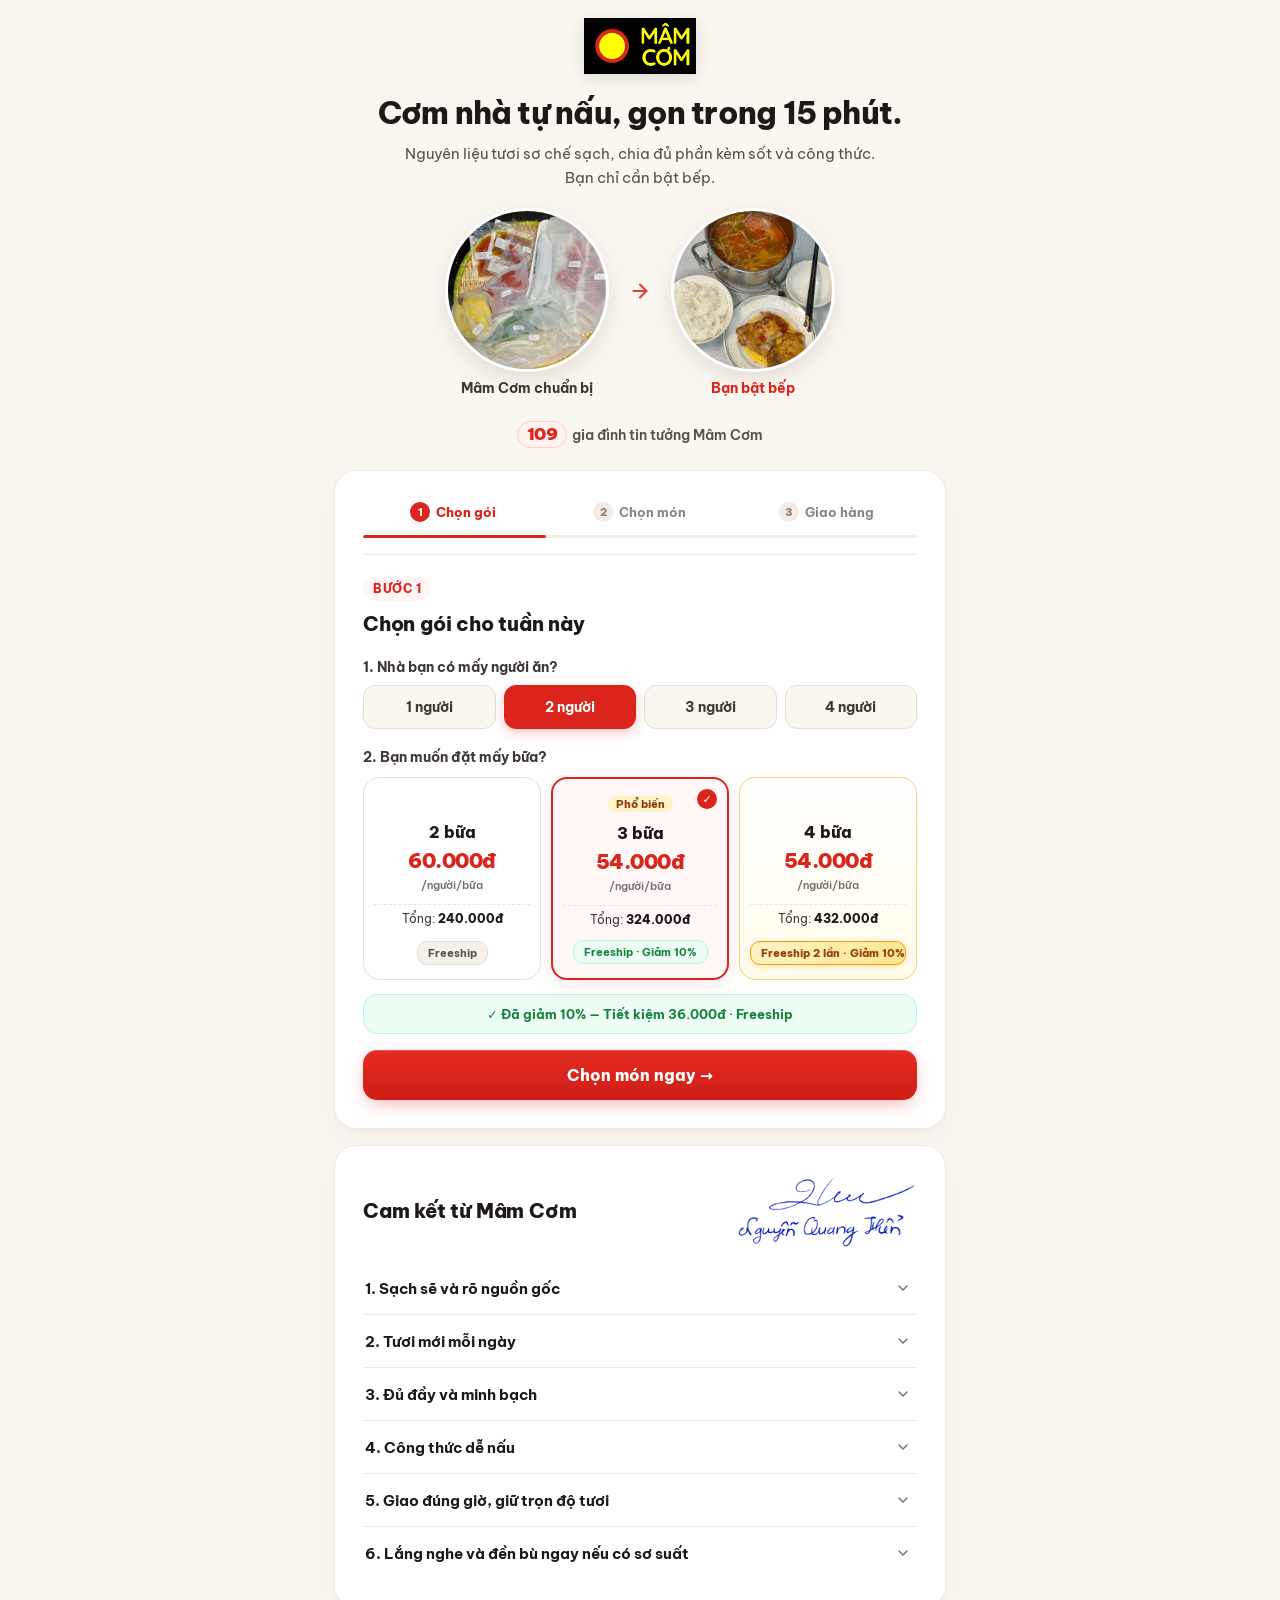
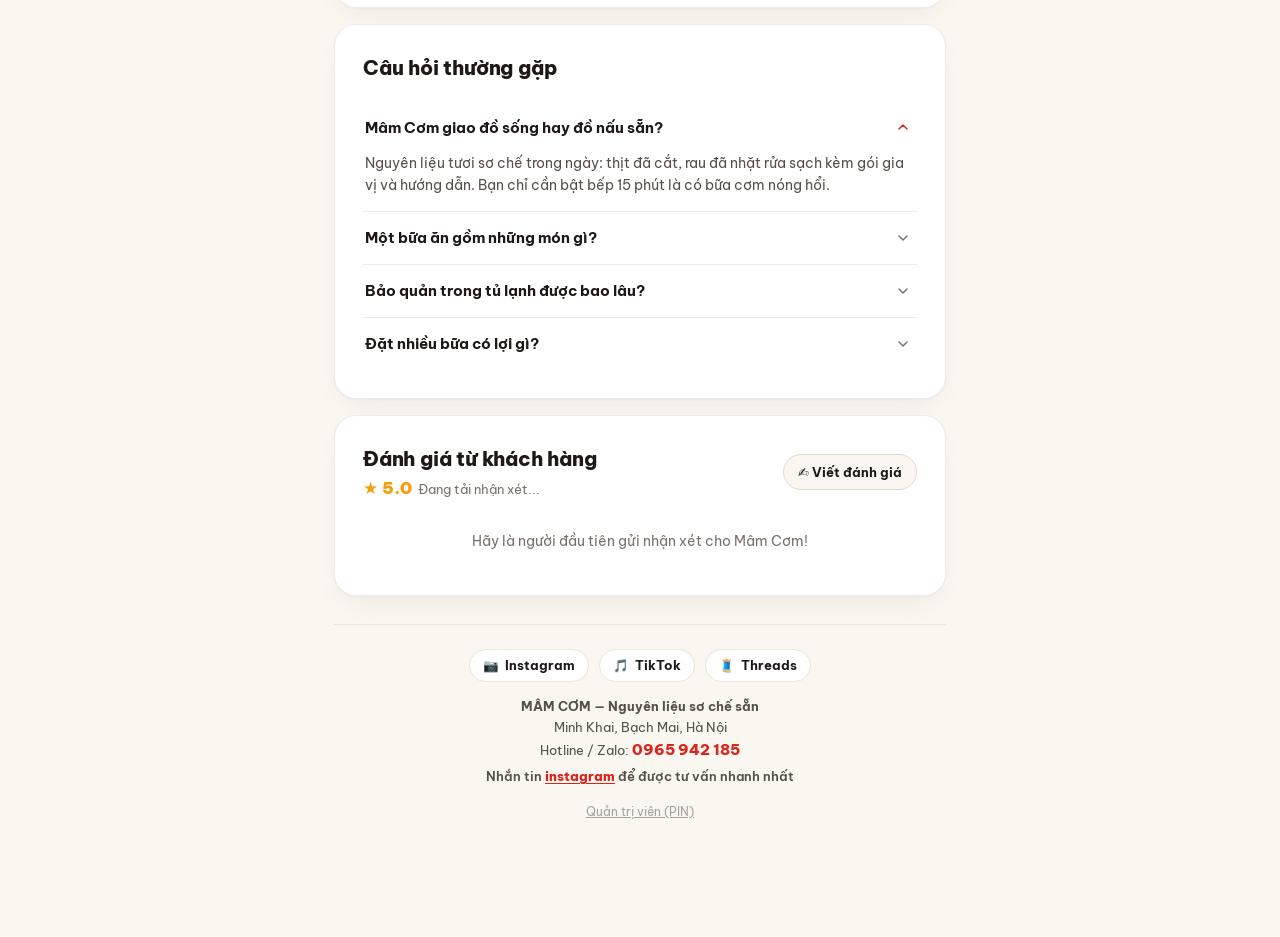
==== index.html @ ea58ca30 "Optimize Step 1 CTA, trust badge, commitment signature, and VietQR save/success UX" ====
<!DOCTYPE html>
<html lang="vi">
<head>
  <meta charset="utf-8" />
  <meta name="viewport" content="width=device-width, initial-scale=1, viewport-fit=cover" />
  <title>MÂM CƠM — Nguyên liệu tươi sơ chế sẵn, 15 phút nấu trọn cơm nhà</title>
  <meta name="description" content="Mâm Cơm giao nguyên liệu tươi sơ chế sẵn, chia đủ phần kèm gói nước sốt vị Bắc và công thức. Tối về chỉ cần 15 phút bật bếp. Freeship mọi gói tại Hà Nội." />
  <meta name="theme-color" content="#FAF6F0" />
  <link rel="icon" href="data:image/svg+xml,<svg xmlns='http://www.w3.org/2000/svg' viewBox='0 0 100 100'><text y='.9em' font-size='90'>🍱</text></svg>" />

  <!-- Google Fonts: Be Vietnam Pro & Plus Jakarta Sans -->
  <link rel="preconnect" href="https://fonts.googleapis.com" />
  <link rel="preconnect" href="https://fonts.gstatic.com" crossorigin />
  <link href="https://fonts.googleapis.com/css2?family=Be+Vietnam+Pro:wght@400;500;600;700;800;900&family=Plus+Jakarta+Sans:wght@700;800;900&display=swap" rel="stylesheet" />

  <!-- Supabase JS Client v2 -->
  <script src="https://cdn.jsdelivr.net/npm/@supabase/supabase-js@2"></script>
  <!-- Offline QR Matrix Renderer (MIT) -->
  <script src="./qrcode.min.js"></script>

  <style>


  :root {
    color-scheme: light;
    --red: #da241c;
    --red-hover: #c41e17;
    --red-dark: #9e140e;
    --red-soft: #fdf2f1;
    --ink: #1e1917;
    --muted: #786f6a;
    --line: #ebe3dc;
    --green: #198042;
    --green-soft: #edf8f1;
    --radius-pill: 9999px;
  }
  .owner-bar[hidden] {
    display: none !important;
  }
  .editor[hidden] {
    display: none !important;
  }
  .editor {
    position: fixed;
    inset: 0;
    z-index: 2100;
    background: rgba(0, 0, 0, 0.65);
    backdrop-filter: blur(4px);
    -webkit-backdrop-filter: blur(4px);
    display: flex;
    align-items: center;
    justify-content: center;
    padding: 16px;
  }
  .editor__box {
    background: #FFFFFF;
    border-radius: 18px;
    width: 100%;
    max-width: 480px;
    max-height: 90vh;
    overflow-y: auto;
    padding: 20px;
    box-shadow: 0 20px 40px rgba(0, 0, 0, 0.25);
    display: grid;
    gap: 12px;
  }
  .editor__field {
    display: grid;
    gap: 4px;
  }
  .editor__cat-tags {
    display: flex;
    flex-wrap: wrap;
    align-items: center;
    gap: 6px;
  }
  .editor__cat-tag {
    font-size: 12px;
    font-weight: 700;
    padding: 3px 10px;
    border-radius: 99px;
    background: #FAF6F0;
    border: 1px solid #E8E0D5;
  }
  .btn-change-cat {
    font-size: 12px;
    font-weight: 700;
    padding: 4px 10px;
    border-radius: 99px;
    background: #FFF3F0;
    color: #DA241C;
    border: 1px solid #FECACA;
    cursor: pointer;
  }
  .editor__actions {
    display: flex;
    gap: 8px;
    justify-content: flex-end;
    margin-top: 6px;
  }
  .editor__actions .btn {
    height: 40px;
    padding: 0 16px;
    border-radius: 10px;
    font-size: 13.5px;
    font-weight: 700;
    cursor: pointer;
    border: 1px solid #E8E0D5;
    background: #FFFFFF;
    color: #1C1917;
  }
  .editor__actions .btn--primary {
    background: #DA241C;
    border-color: #DA241C;
    color: #FFFFFF;
  }
  .editor__actions .btn--danger {
    background: #FEE2E2;
    border-color: #FECACA;
    color: #B91C1C;
  }
  .time-pills-grid {
    display: grid;
    grid-template-columns: repeat(3, 1fr);
    gap: 8px;
  }
  @media (max-width: 520px) {
    .time-pills-grid {
      grid-template-columns: repeat(2, 1fr);
    }
  }
  .time-pill {
    height: 42px;
    border-radius: 10px;
    border: 1.5px solid #E8E0D5;
    background: #FFFFFF;
    color: #44403C;
    font-size: 13.5px;
    font-weight: 700;
    cursor: pointer;
    display: flex;
    align-items: center;
    justify-content: center;
    transition: all 0.15s ease;
  }
  .time-pill:hover {
    border-color: #DA241C;
    color: #DA241C;
  }
  .time-pill.is-active {
    background: #DA241C;
    color: #FFFFFF;
    border-color: #DA241C;
    box-shadow: 0 3px 10px rgba(218, 36, 28, 0.25);
  }
  .time-pills-grid.is-error .time-pill {
    border-color: #EF4444;
    background-color: #FEF2F2;
  }
  .pkg-subline {
    font-size: 11.5px;
    color: #78716C;
    font-weight: 600;
    margin-bottom: 4px;
  }

  /* ================= RESET & CORE VARIABLES ================= */
  *, *::before, *::after {
    box-sizing: border-box;
    margin: 0;
    padding: 0;
  }
  html {
    scroll-behavior: smooth;
    -webkit-text-size-adjust: 100%;
    background-color: #FAF6F0;
    color: #1E1917;
  }
  body {
    min-height: 100vh;
    font-family: 'Be Vietnam Pro', system-ui, -apple-system, sans-serif;
    background-color: #FAF6F0;
    color: #1E1917;
    line-height: 1.5;
    font-variant-numeric: tabular-nums;
    -webkit-font-smoothing: antialiased;
    overflow-x: hidden;
  }
  button, input, select, textarea {
    font-family: inherit;
    font-size: 16px; /* Chống iOS zoom tự động */
  }
  input:-webkit-autofill,
  input:-webkit-autofill:hover,
  input:-webkit-autofill:focus,
  textarea:-webkit-autofill,
  select:-webkit-autofill {
    -webkit-box-shadow: 0 0 0 1000px #FFFFFF inset !important;
    -webkit-text-fill-color: #1E1917 !important;
    transition: background-color 5000s ease-in-out 0s;
  }

  /* ================= LAYOUT CONTAINER (1 CỘT CĂN GIỮA 640px) ================= */
  .top-nav {
    max-width: 640px;
    margin: 0 auto;
    padding: 18px 16px 10px;
    display: flex;
    align-items: center;
    justify-content: center;
  }
  .top-nav .brand-logo-img {
    height: 48px !important;
    width: auto;
    object-fit: contain;
    border-radius: 0 !important;
    margin: 0 !important;
    display: block;
    box-shadow: 0 4px 14px rgba(30, 25, 23, 0.12);
  }
  @media (min-width: 600px) {
    .top-nav .brand-logo-img {
      height: 56px !important;
      border-radius: 0 !important;
    }
  }

  /* Thanh Tiến Trình 3 Bước Nằm Gọn Bên Trong Đỉnh Ô Đặt Hàng */
  .wizard-shell {
    overflow: hidden;
  }
  .wizard-shell-head {
    border-bottom: 1px solid #F1EAE2;
    padding-bottom: 16px;
    margin-bottom: 20px;
  }
  .wizard-steps {
    display: grid;
    grid-template-columns: repeat(3, 1fr);
    gap: 6px;
    margin-bottom: 10px;
  }
  .wizard-step-btn {
    background: transparent;
    border: none;
    padding: 3px 2px;
    font-family: inherit;
    font-size: 12.5px;
    font-weight: 700;
    color: #8C827A;
    display: flex;
    align-items: center;
    justify-content: center;
    gap: 6px;
    cursor: default;
    white-space: nowrap;
    transition: color 0.18s cubic-bezier(0.22, 1, 0.36, 1);
  }
  .wizard-step-btn.is-current {
    color: #DA241C;
    font-weight: 800;
  }
  .wizard-step-btn.is-done {
    color: #1E1917;
    font-weight: 700;
    cursor: pointer;
  }
  .wizard-step-btn.is-done:hover {
    color: #DA241C;
  }
  .wizard-step-dot {
    width: 20px;
    height: 20px;
    border-radius: 50%;
    font-size: 11px;
    font-weight: 800;
    display: inline-flex;
    align-items: center;
    justify-content: center;
    background: #F2ECE4;
    color: #8C827A;
    flex-shrink: 0;
    transition: background-color 0.2s ease, color 0.2s ease;
  }
  .wizard-step-btn.is-current .wizard-step-dot {
    background: #DA241C;
    color: #FFFFFF;
  }
  .wizard-step-btn.is-done .wizard-step-dot {
    background: #15803D;
    color: #FFFFFF;
  }
  .wizard-track {
    width: 100%;
    height: 3px;
    background: #F2ECE4;
    border-radius: 99px;
    overflow: hidden;
  }
  .wizard-fill {
    height: 100%;
    width: 33%;
    background: #DA241C;
    border-radius: 99px;
    transition: width 0.35s cubic-bezier(0.22, 1, 0.36, 1), background-color 0.25s ease;
  }
  .wizard-fill.is-complete {
    background: #15803D;
  }
  .wizard-panel {
    width: 100%;
  }

  /* State Machine Visibility cho Flow 3 Ải */
  @keyframes stepSlideIn {
    from { opacity: 0; transform: translateY(10px); }
    to { opacity: 1; transform: translateY(0); }
  }
  body[data-step="1"] #stepMenu,
  body[data-step="1"] #orderForm {
    display: none !important;
  }
  body[data-step="2"] .hero-card,
  body[data-step="2"] #stepPackage,
  body[data-step="2"] #orderForm,
  body[data-step="2"] #commitmentSection,
  body[data-step="2"] #qaSection,
  body[data-step="2"] #revBox,
  body[data-step="2"] .site-foot {
    display: none !important;
  }
  body[data-step="3"] .hero-card,
  body[data-step="3"] #stepPackage,
  body[data-step="3"] #stepMenu,
  body[data-step="3"] #commitmentSection,
  body[data-step="3"] #qaSection,
  body[data-step="3"] #revBox,
  body[data-step="3"] .site-foot {
    display: none !important;
  }
  body[data-step="2"] #stepMenu,
  body[data-step="3"] #orderForm,
  body[data-step="1"] #stepPackage {
    animation: stepSlideIn 0.24s cubic-bezier(0.22, 1, 0.36, 1);
  }
  body:not([data-step="2"]) #floatingStickyBar {
    display: none !important;
  }

  .wrap {
    max-width: 640px;
    margin: 0 auto;
    padding: 4px 14px 104px;
  }
  .board-layout,
  .board-main-col {
    display: flex;
    flex-direction: column;
    gap: 16px;
    min-width: 0;
  }

  /* ================= CARDS & SURFACES ================= */
  .card {
    background: #FFFFFF;
    border: 1px solid rgba(120, 95, 75, 0.12);
    border-radius: 22px;
    box-shadow: 0 1px 2px rgba(45, 25, 15, 0.03), 0 12px 32px -10px rgba(45, 25, 15, 0.07);
    padding: 24px 18px;
    transition: box-shadow 0.2s ease;
  }
  @media (min-width: 560px) {
    .card {
      padding: 28px;
    }
  }
  .card-head {
    margin-bottom: 18px;
  }
  .step-tag {
    display: inline-flex;
    align-items: center;
    gap: 6px;
    font-size: 11.5px;
    font-weight: 800;
    text-transform: uppercase;
    letter-spacing: 0.05em;
    color: #DA241C;
    background: #FFF5F5;
    padding: 3px 10px;
    border-radius: 99px;
    margin-bottom: 8px;
  }
  .step-title {
    font-size: 18px;
    font-weight: 800;
    color: #1E1917;
    letter-spacing: -0.01em;
  }
  @media (min-width: 560px) {
    .step-title {
      font-size: 20px;
    }
  }
  .step-sub {
    font-size: 13.5px;
    color: #78716C;
    margin-top: 4px;
  }

  /* ================= HERO HIỆN ĐẠI: ĐỒ SƠ CHẾ → ĐÃ NẤU XONG ================= */
  .hero-card {
    background: transparent;
    border: none;
    border-radius: 0;
    padding: 6px 2px 6px;
    box-shadow: none;
    text-align: center;
  }
  .hero-h1 {
    font-size: clamp(23px, 5.8vw, 31px);
    font-weight: 800;
    color: #1E1917;
    line-height: 1.24;
    letter-spacing: -0.025em;
    text-wrap: balance;
    max-width: 18ch;
    margin: 0 auto 10px;
  }
  .hero-desc {
    font-size: clamp(13.5px, 3.6vw, 15px);
    line-height: 1.6;
    color: #574F4A;
    text-wrap: balance;
    max-width: 34ch;
    margin: 0 auto 18px;
  }
  .hero-break-desktop {
    display: none;
  }
  @media (min-width: 600px) {
    .hero-h1 {
      max-width: none;
    }
    .hero-desc {
      max-width: none;
    }
    .hero-break-desktop {
      display: inline;
    }
  }

  .hero-transform {
    max-width: 480px;
    margin: 0 auto 16px;
    display: flex;
    align-items: center;
    justify-content: center;
    gap: 12px;
  }
  @media (min-width: 520px) {
    .hero-transform {
      gap: 20px;
    }
  }
  .hero-circle-btn {
    background: transparent;
    border: none;
    padding: 0;
    margin: 0;
    cursor: zoom-in;
    display: flex;
    flex-direction: column;
    align-items: center;
    gap: 8px;
    font-family: inherit;
    transition: transform 0.18s cubic-bezier(0.22, 1, 0.36, 1);
  }
  .hero-circle-btn:hover {
    transform: translateY(-2px);
  }
  .hero-circle-btn:active {
    transform: scale(0.97);
  }
  .hero-circle-media {
    width: 132px;
    height: 132px;
    border-radius: 50%;
    border: 3px solid #FFFFFF;
    box-shadow: 0 8px 24px -4px rgba(45, 25, 15, 0.15);
    overflow: hidden;
    background: #FAF6F0;
    display: block;
    flex-shrink: 0;
  }
  @media (min-width: 520px) {
    .hero-circle-media {
      width: 164px;
      height: 164px;
      border-width: 3.5px;
    }
  }
  .hero-circle-img {
    width: 100%;
    height: 100%;
    object-fit: cover;
    display: block;
    transition: transform 0.25s ease;
  }
  .hero-circle-img--prep {
    object-position: center 56%;
  }
  .hero-circle-img--cooked {
    object-position: center 54%;
  }
  .hero-circle-btn:hover .hero-circle-img {
    transform: scale(1.04);
  }
  .hero-circle-label {
    font-size: 12.5px;
    font-weight: 700;
    color: #3F3834;
    line-height: 1.25;
    white-space: nowrap;
  }
  .hero-circle-label--red {
    color: #DA241C;
  }
  @media (min-width: 520px) {
    .hero-circle-label {
      font-size: 13.5px;
    }
  }
  .hero-simple-arrow {
    color: #DA241C;
    opacity: 0.85;
    display: inline-flex;
    align-items: center;
    justify-content: center;
    margin-bottom: 24px;
    flex-shrink: 0;
  }
  .hero-stats,
  .hero-trust-line {
    display: inline-flex;
    align-items: baseline;
    justify-content: center;
    gap: 5px;
    font-size: 13.5px;
    line-height: 1.4;
    color: #574F4A;
    font-weight: 600;
    margin-top: 8px;
    text-align: center;
    width: 100%;
    flex-wrap: wrap;
  }
  .hero-stats strong,
  .hero-trust-num {
    font-size: 17px;
    font-weight: 900;
    color: #DA241C;
    letter-spacing: -0.02em;
    background: #FFF1F0;
    border: 1px solid #FECACA;
    padding: 1px 9px;
    border-radius: 999px;
    line-height: 1.35;
    font-variant-numeric: tabular-nums;
  }

  /* ================= OWNER STATUS BAR ================= */
  .owner-bar {
    max-width: 640px;
    margin: 4px auto 12px;
    background: #FFFDF8;
    border: 1.5px solid #F59E0B;
    border-radius: 14px;
    padding: 8px 12px;
    display: flex;
    flex-wrap: wrap;
    align-items: center;
    justify-content: space-between;
    gap: 8px;
    box-shadow: 0 2px 10px rgba(245, 158, 11, 0.1);
  }
  .owner-bar-title {
    font-size: 13px;
    font-weight: 800;
    color: #92400E;
    display: flex;
    align-items: center;
    gap: 7px;
  }
  .owner-dot-online {
    width: 8px;
    height: 8px;
    border-radius: 50%;
    background: #16A34A;
    box-shadow: 0 0 0 3px rgba(22, 163, 74, 0.18);
    flex-shrink: 0;
  }
  .owner-bar-actions {
    display: flex;
    align-items: center;
    gap: 6px;
    flex-wrap: wrap;
  }
  .owner-btn {
    font-size: 12px;
    font-weight: 700;
    padding: 6px 11px;
    border-radius: 999px;
    border: 1px solid #E5D6B8;
    background: #FFFFFF;
    color: #44403C;
    cursor: pointer;
    text-decoration: none;
    display: inline-flex;
    align-items: center;
    gap: 5px;
    transition: background 0.15s ease, border-color 0.15s ease;
  }
  .owner-btn:hover {
    background: #FEF3C7;
    border-color: #D97706;
  }
  .owner-btn--primary {
    background: #1E1917;
    color: #FFFFFF;
    border-color: #1E1917;
  }
  .owner-btn--primary:hover {
    background: #332B27;
    border-color: #332B27;
  }
  .owner-btn--prep {
    background: #ECFDF3;
    color: #166534;
    border-color: #BBF7D0;
  }
  .owner-btn--prep:hover {
    background: #DCFCE7;
    border-color: #86EFAC;
  }
  .owner-btn--logout {
    color: #B91C1C;
    border-color: #FECACA;
    background: #FFF5F5;
  }
  .owner-btn--logout:hover {
    background: #FEE2E2;
    border-color: #FCA5A5;
  }
  .owner-badge-red {
    background: #DA241C;
    color: #FFFFFF;
    font-size: 10.5px;
    font-weight: 800;
    min-width: 18px;
    height: 18px;
    padding: 0 5px;
    border-radius: 999px;
    display: inline-flex;
    align-items: center;
    justify-content: center;
    font-variant-numeric: tabular-nums;
  }
  .owner-btn:hover {
    background: #FDE68A;
  }

  /* ================= STEP 1: CHỌN GÓI ================= */
  .section-label {
    font-size: 13.5px;
    font-weight: 700;
    color: #3F3834;
    margin-bottom: 8px;
    display: flex;
    align-items: center;
    justify-content: space-between;
  }
  .people-row {
    display: grid;
    grid-template-columns: repeat(4, 1fr);
    gap: 8px;
    margin-bottom: 18px;
  }
  .people-pill {
    height: 44px;
    border-radius: 12px;
    border: 1.5px solid #E6DDD3;
    background: #FAF6F0;
    color: #3F3834;
    font-weight: 700;
    font-size: 13.5px;
    cursor: pointer;
    display: flex;
    align-items: center;
    justify-content: center;
    transition: all 0.18s cubic-bezier(0.22, 1, 0.36, 1);
  }
  .people-pill:hover {
    border-color: #DA241C;
    color: #DA241C;
  }
  .people-pill:active {
    transform: scale(0.97);
  }
  .people-pill.is-active {
    background: #DA241C;
    color: #FFFFFF;
    border-color: #DA241C;
    box-shadow: 0 4px 12px rgba(218, 36, 28, 0.25);
  }

  .pkg-grid {
    display: grid;
    grid-template-columns: repeat(3, 1fr);
    gap: 7px;
    padding-top: 2px;
    align-items: stretch;
  }
  @media (min-width: 520px) {
    .pkg-grid {
      gap: 10px;
    }
  }
  .pkg-card {
    position: relative;
    border: 1.5px solid #E8DFD5;
    border-radius: 16px;
    background: #FFFFFF;
    padding: 24px 4px 11px;
    cursor: pointer;
    transition: all 0.18s cubic-bezier(0.22, 1, 0.36, 1);
    display: flex;
    flex-direction: column;
    align-items: center;
    justify-content: flex-start;
    text-align: center;
    gap: 4px;
    height: 100%;
    min-width: 0;
  }
  .pkg-card[data-meals="3"] {
    background: linear-gradient(180deg, #FFFFFF 0%, #F8FDF9 100%);
    border-color: #CFEAD8;
  }
  .pkg-card[data-meals="4"] {
    background: linear-gradient(180deg, #FFFFFF 0%, #FFFBEB 100%);
    border-color: #F3D17A;
  }
  @media (min-width: 520px) {
    .pkg-card {
      padding: 14px 10px 14px;
      gap: 5px;
    }
  }
  .pkg-card:hover {
    border-color: #DA241C;
    transform: translateY(-2px);
  }
  .pkg-card:active {
    transform: scale(0.97);
  }
  .pkg-card.is-active,
  .pkg-card.is-selected {
    border: 2px solid #DA241C;
    background: #FFF8F7;
    box-shadow: 0 6px 18px rgba(218, 36, 28, 0.10);
  }
  .pkg-check {
    position: absolute;
    top: 5px;
    right: 5px;
    width: 17px;
    height: 17px;
    border-radius: 50%;
    background: #DA241C;
    color: #FFFFFF;
    font-size: 9.5px;
    font-weight: 900;
    display: flex;
    align-items: center;
    justify-content: center;
    opacity: 0;
    transform: scale(0.6);
    transition: opacity 0.18s ease, transform 0.2s cubic-bezier(0.22, 1, 0.36, 1);
    pointer-events: none;
  }
  @media (min-width: 520px) {
    .pkg-check {
      top: 10px;
      right: 10px;
      width: 20px;
      height: 20px;
      font-size: 11px;
    }
  }
  .pkg-card.is-selected .pkg-check {
    opacity: 1;
    transform: scale(1);
  }
  .pkg-rec-slot {
    height: 22px;
    margin-bottom: 4px;
    display: flex;
    align-items: center;
    justify-content: center;
    width: 100%;
    flex-shrink: 0;
  }
  .pkg-rec-badge {
    display: inline-flex;
    align-items: center;
    justify-content: center;
    white-space: nowrap;
    font-size: 9.5px;
    font-weight: 800;
    padding: 2px 6px;
    border-radius: 99px;
    line-height: 1.2;
  }
  @media (min-width: 520px) {
    .pkg-rec-badge {
      font-size: 10.5px;
      padding: 2px 8px;
    }
  }
  .pkg-rec-badge--pop {
    background: #FEF3C7;
    color: #92400E;
  }
  .pkg-rec-badge--fam {
    background: #ECFDF3;
    color: #15803D;
  }
  .pkg-title {
    font-size: clamp(14.5px, 3.8vw, 15.5px);
    font-weight: 800;
    color: #1E1917;
    line-height: 1.25;
  }
  .pkg-price {
    font-size: clamp(16px, 4.4vw, 20px);
    font-weight: 900;
    color: #DA241C;
    letter-spacing: -0.025em;
    line-height: 1.15;
    white-space: nowrap;
    font-variant-numeric: tabular-nums;
    display: inline-block;
    margin: 2px 0 0;
  }
  .pkg-unit {
    font-size: 11px;
    font-weight: 600;
    color: #78716C;
    margin-top: 2px;
    line-height: 1.25;
    white-space: nowrap;
  }
  .pkg-total-line {
    font-size: clamp(10.5px, 2.8vw, 12px);
    color: #3F3834;
    margin: 6px 0 8px;
    padding-top: 6px;
    border-top: 1px dashed #ECE4DC;
    width: 100%;
    white-space: nowrap;
    line-height: 1.25;
    font-variant-numeric: tabular-nums;
  }
  .pkg-total-line strong {
    font-weight: 800;
    color: #1E1917;
  }
  @media (max-width: 400px) {
    .pkg-total-line {
      letter-spacing: -0.025em;
    }
  }
  .pkg-foot-pill {
    display: inline-block;
    max-width: 100%;
    line-height: 1.3;
    padding: 4px 8px;
    border-radius: 10px;
    font-size: clamp(9.5px, 2.5vw, 11px);
    text-align: center;
    white-space: normal;
    margin-top: auto;
  }
  @media (min-width: 600px) {
    .pkg-foot-pill {
      padding: 4px 10px;
      white-space: nowrap;
    }
  }
  .pkg-foot-pill--tier1,
  .pkg-foot-pill--neutral {
    background: #F5F0EA;
    color: #574F4A;
    border: 1px solid #E6DDD3;
    font-weight: 700;
  }
  .pkg-foot-pill--tier2,
  .pkg-foot-pill--green {
    background: #ECFDF3;
    color: #15803D;
    border: 1px solid #BBF7D0;
    font-weight: 700;
  }
  .pkg-foot-pill--tier3 {
    background: linear-gradient(135deg, #FEF3C7 0%, #FDE68A 100%);
    color: #92400E;
    border: 1px solid #F59E0B;
    font-weight: 800;
    box-shadow: 0 2px 6px rgba(245, 158, 11, 0.22);
  }

  /* Thanh gợi ý nâng lên 3 bữa & thông báo mở khóa giảm 10% */
  .upsell-banner,
  .pkg-reward-banner {
    margin: 14px 0 16px;
    border-radius: 14px;
    padding: 10px 14px;
    font-size: 12.5px;
    line-height: 1.4;
    min-height: 40px;
    display: flex;
    align-items: center;
    justify-content: center;
    text-align: center;
    transition: background-color 0.2s ease, border-color 0.2s ease;
  }
  .upsell-banner.is-nudge,
  .pkg-reward-banner.is-nudge {
    display: flex;
    align-items: center;
    justify-content: space-between;
    gap: 12px;
    padding: 10px 12px 10px 14px;
    border-radius: 14px;
    background: linear-gradient(135deg, #FFFBEB 0%, #FFF7ED 100%);
    border: 1px solid #FDE68A;
    text-align: left;
  }
  .upsell-text {
    font-size: 12.5px;
    line-height: 1.4;
    color: #78350F;
    font-weight: 600;
    flex: 1;
    min-width: 0;
  }
  @media (min-width: 520px) {
    .upsell-text {
      font-size: 13px;
    }
  }
  .upsell-save {
    font-weight: 800;
    color: #B45309;
    white-space: nowrap;
  }
  .btn-upgrade-3meals,
  .pkg-upgrade-btn {
    flex-shrink: 0;
    white-space: nowrap;
    height: 34px;
    padding: 0 14px;
    border-radius: 999px;
    background: #FFFFFF;
    color: #DA241C;
    border: 1.5px solid #DA241C;
    font-family: inherit;
    font-size: 12.5px;
    font-weight: 800;
    cursor: pointer;
    box-shadow: 0 2px 6px rgba(218, 36, 28, 0.10);
    transition: all 0.18s cubic-bezier(0.22, 1, 0.36, 1);
  }
  .btn-upgrade-3meals:hover,
  .pkg-upgrade-btn:hover {
    background: #DA241C;
    color: #FFFFFF;
    transform: translateY(-1px);
  }
  .btn-upgrade-3meals:active,
  .pkg-upgrade-btn:active {
    transform: scale(0.96);
  }
  .upsell-banner.is-unlocked,
  .pkg-reward-banner.is-unlocked {
    background: #ECFDF3;
    border: 1px solid #BBF7D0;
    color: #15803D;
    font-weight: 700;
  }
  .upsell-banner.is-pop,
  .pkg-reward-banner.is-pop {
    animation: rewardPop 0.24s ease-out;
  }

  /* Nút Qua Ải 1 */
  .btn-wizard-next {
    width: 100%;
    height: 50px;
    padding: 0 12px;
    border-radius: 14px;
    background: linear-gradient(180deg, #E32B23 0%, #CE1E16 100%);
    color: #FFFFFF;
    font-size: clamp(13.5px, 3.8vw, 15.5px);
    font-weight: 800;
    white-space: nowrap;
    font-variant-numeric: tabular-nums;
    border: none;
    cursor: pointer;
    margin-top: 2px;
    display: flex;
    align-items: center;
    justify-content: center;
    gap: 6px;
    box-shadow: 0 6px 18px -4px rgba(218, 36, 28, 0.38), inset 0 1px 0 rgba(255, 255, 255, 0.2);
    transition: all 0.18s cubic-bezier(0.22, 1, 0.36, 1);
  }
  .btn-wizard-next:hover {
    background: linear-gradient(180deg, #D1221B 0%, #B91C1C 100%);
    transform: translateY(-1px);
    box-shadow: 0 8px 22px -4px rgba(218, 36, 28, 0.44), inset 0 1px 0 rgba(255, 255, 255, 0.22);
  }
  .btn-wizard-next:active {
    transform: scale(0.97);
  }

  /* Thanh điều hướng & nút Back trong Ải 2 / Ải 3 */
  .wizard-subnav {
    display: flex;
    align-items: center;
    justify-content: space-between;
    gap: 10px;
    margin-bottom: 12px;
  }
  .btn-wizard-back {
    background: #FFFFFF;
    border: 1px solid #E6DDD3;
    color: #3F3834;
    font-size: 13px;
    font-weight: 700;
    padding: 7px 12px;
    border-radius: 99px;
    cursor: pointer;
    display: inline-flex;
    align-items: center;
    gap: 4px;
    transition: all 0.15s ease;
  }
  .btn-wizard-back:hover {
    border-color: #1E1917;
    color: #1E1917;
  }
  .step2-title-row {
    display: flex;
    flex-wrap: wrap;
    align-items: center;
    justify-content: space-between;
    gap: 8px;
    margin-bottom: 12px;
  }
  .step2-subbadge {
    font-size: 11.5px;
    font-weight: 700;
    color: #574F4A;
    background: #FAF6F0;
    border: 1px solid #EDE5DC;
    padding: 3px 10px;
    border-radius: 99px;
    white-space: nowrap;
  }

  /* ================= STEP 2: CHỌN MÓN (LÀM SẠCH 6 THẺ MÓN) ================= */
  .step2-head {
    display: flex;
    flex-wrap: wrap;
    align-items: center;
    justify-content: space-between;
    gap: 10px;
    margin-bottom: 16px;
  }
  .progress-pill {
    padding: 6px 14px;
    border-radius: 99px;
    font-size: 13px;
    font-weight: 800;
    display: inline-flex;
    align-items: center;
    gap: 6px;
  }
  .progress-pill.is-incomplete {
    background: #FEF3C7;
    color: #92400E;
    border: 1px solid #FDE68A;
  }
  .progress-pill.is-complete {
    background: #ECFDF3;
    color: #15803D;
    border: 1px solid #A7F3D0;
  }
  .btn-auto-mix {
    background: #FFF5F5;
    border: 1px solid #FECACA;
    color: #DA241C;
    font-weight: 700;
    font-size: 13px;
    padding: 7px 13px;
    border-radius: 99px;
    cursor: pointer;
    display: inline-flex;
    align-items: center;
    gap: 6px;
    transition: all 0.18s cubic-bezier(0.22, 1, 0.36, 1);
  }
  .btn-auto-mix:hover {
    background: #FEE2E2;
    border-color: #DA241C;
  }
  .btn-auto-mix:active {
    transform: scale(0.97);
  }

  .dish-grid {
    display: grid;
    grid-template-columns: repeat(3, 1fr);
    gap: 12px;
  }
  @media (max-width: 559px) {
    .dish-grid {
      grid-template-columns: repeat(2, 1fr);
      gap: 10px;
    }
  }
  .dish-card {
    position: relative;
    background: #FFFFFF;
    border: 1px solid #ECE4DC;
    border-radius: 14px;
    overflow: hidden;
    display: flex;
    flex-direction: column;
    transition: border-color 0.18s ease, box-shadow 0.18s ease;
  }
  .dish-card:hover {
    border-color: #DFD5C9;
    box-shadow: 0 6px 16px rgba(45, 25, 15, 0.06);
  }
  .dish-card.is-selected {
    border: 1.5px solid #DA241C;
    box-shadow: 0 6px 16px rgba(218, 36, 28, 0.08);
  }
  .dish-img-box,
  .tile__media {
    position: relative;
    width: 100%;
    aspect-ratio: 4 / 3;
    border-radius: 12px 12px 0 0;
    background: #FAF6F0;
    overflow: hidden;
    cursor: pointer;
  }
  .dish-img {
    width: 100%;
    height: 100%;
    object-fit: cover;
    object-position: center 78%;
    transform: scale(1.22);
    transform-origin: center bottom;
    display: block;
    transition: transform 0.25s ease;
  }
  .dish-card:hover .dish-img {
    transform: scale(1.26);
  }
  .dish-qty-badge {
    position: absolute;
    top: 7px;
    left: 7px;
    min-width: 22px;
    height: 22px;
    padding: 0 6px;
    border-radius: 99px;
    background: #DA241C;
    color: #FFFFFF;
    font-size: 11px;
    font-weight: 800;
    display: inline-flex;
    align-items: center;
    justify-content: center;
    z-index: 6;
    box-shadow: 0 2px 6px rgba(218, 36, 28, 0.30);
  }
  .dish-zoom-btn {
    position: absolute;
    top: 7px;
    right: 7px;
    width: 32px;
    height: 32px;
    border-radius: 50%;
    background: rgba(255, 255, 255, 0.96);
    color: #1E1917;
    border: 1px solid rgba(30, 25, 23, 0.12);
    box-shadow: 0 2px 8px rgba(0, 0, 0, 0.16);
    cursor: pointer;
    display: flex;
    align-items: center;
    justify-content: center;
    z-index: 6;
    transition: transform 0.15s ease, background 0.15s ease;
  }
  .dish-zoom-btn:hover {
    transform: scale(1.08);
    background: #FFFFFF;
  }
  .dish-owner-edit-btn {
    position: absolute;
    bottom: 8px;
    right: 8px;
    width: 30px;
    height: 30px;
    border-radius: 50%;
    background: #FEF3C7;
    color: #92400E;
    border: 1px solid #D97706;
    cursor: pointer;
    display: none;
    align-items: center;
    justify-content: center;
    font-size: 13px;
    z-index: 6;
  }
  body.is-owner-unlocked .dish-owner-edit-btn {
    display: flex !important;
  }
  .dish-body {
    padding: 8px 9px 9px;
    display: flex;
    flex-direction: column;
    flex-grow: 1;
    justify-content: space-between;
    gap: 7px;
  }
  .dish-title {
    font-size: 12.5px;
    font-weight: 700;
    color: #1E1917;
    line-height: 1.3;
    min-height: 2.6em;
    display: -webkit-box;
    -webkit-line-clamp: 2;
    -webkit-box-orient: vertical;
    overflow: hidden;
    margin-bottom: 3px;
  }
  @media (min-width: 560px) {
    .dish-title {
      font-size: 13px;
    }
  }
  .dish-desc {
    font-size: 11px;
    color: #78716C;
    line-height: 1.35;
    min-height: 1.4em;
    white-space: nowrap;
    overflow: hidden;
    text-overflow: ellipsis;
  }
  .dish-action {
    margin-top: auto;
  }
  .btn-select-dish {
    width: 100%;
    height: 36px;
    border-radius: 10px;
    background: #FAF6F0;
    border: 1.5px solid #E2D9CE;
    color: #1E1917;
    font-weight: 700;
    font-size: 13px;
    cursor: pointer;
    display: flex;
    align-items: center;
    justify-content: center;
    gap: 5px;
    transition: all 0.18s cubic-bezier(0.22, 1, 0.36, 1);
  }
  .btn-select-dish:hover {
    border-color: #DA241C;
    color: #DA241C;
    background: #FFF5F5;
  }
  .btn-select-dish:active {
    transform: scale(0.97);
  }
  .stepper {
    display: flex;
    align-items: center;
    justify-content: space-between;
    height: 36px;
    border-radius: 10px;
    background: #FFF5F5;
    border: 1.5px solid #DA241C;
    padding: 2px 4px;
  }
  .stepper-btn {
    width: 28px;
    height: 28px;
    border-radius: 7px;
    background: #FFFFFF;
    border: 1px solid #F2D7D5;
    font-size: 16px;
    font-weight: 800;
    color: #DA241C;
    display: flex;
    align-items: center;
    justify-content: center;
    cursor: pointer;
    transition: background 0.12s ease;
  }
  .stepper-btn:hover {
    background: #FEE2E2;
  }
  .stepper-btn:disabled, .stepper-btn.is-disabled {
    opacity: 0.35;
    cursor: not-allowed;
  }
  .stepper-count {
    font-size: 14.5px;
    font-weight: 800;
    color: #DA241C;
  }
  .menu-footnote {
    font-size: 11.5px;
    color: #78716C;
    font-style: italic;
    margin-top: 12px;
    text-align: center;
  }

  /* ================= STEP 3: PHIẾU HÓA ĐƠN & FORM NHẬP ================= */
  .order-summary-box {
    background: #FAF6F0;
    border: 1.5px dashed #DFD5C9;
    border-radius: 14px;
    padding: 14px 16px;
    margin-bottom: 20px;
  }
  .summary-row-top {
    display: flex;
    justify-content: space-between;
    align-items: center;
    margin-bottom: 8px;
  }
  .summary-pkg-title {
    font-size: 15px;
    font-weight: 800;
    color: #1E1917;
  }
  .summary-dishes-chips {
    display: flex;
    flex-wrap: wrap;
    gap: 6px;
    margin-bottom: 10px;
  }
  .summary-dish-chip {
    font-size: 12px;
    font-weight: 600;
    background: #FFFFFF;
    border: 1px solid #E8DFD5;
    padding: 3px 8px;
    border-radius: 6px;
    color: #3F3834;
  }
  .summary-alert-missing {
    background: #FEF2F2;
    border: 1px solid #FECACA;
    color: #B91C1C;
    font-size: 12.5px;
    font-weight: 700;
    padding: 7px 10px;
    border-radius: 8px;
    margin-bottom: 10px;
    display: flex;
    align-items: center;
    gap: 6px;
  }
  .summary-line {
    display: flex;
    justify-content: space-between;
    font-size: 13.5px;
    color: #574F4A;
    margin-top: 4px;
  }
  .summary-line.is-total {
    font-size: 16px;
    font-weight: 800;
    color: #1E1917;
    border-top: 1px dashed #DFD5C9;
    padding-top: 8px;
    margin-top: 8px;
  }
  .summary-total-val {
    font-size: 20px;
    font-weight: 900;
    color: #DA241C;
  }

  .form-group {
    display: flex;
    flex-direction: column;
    gap: 6px;
    margin-bottom: 14px;
  }
  .form-label {
    font-size: 13px;
    font-weight: 700;
    color: #3F3834;
  }
  .form-input {
    height: 46px;
    border-radius: 10px;
    border: 1.5px solid #DDD4C9;
    background: #FFFFFF;
    padding: 0 14px;
    font-size: 16px;
    color: #1E1917;
    width: 100%;
    outline: none;
    transition: border-color 0.15s ease, box-shadow 0.15s ease;
  }
  .form-input:focus {
    border-color: #DA241C;
    box-shadow: 0 0 0 3px rgba(218, 36, 28, 0.10);
  }
  .form-input.is-error {
    border-color: #EF4444 !important;
    background-color: #FEF2F2 !important;
  }

  .trip2-notice {
    background: #ECFDF3;
    border: 1.5px solid #86EFAC;
    border-radius: 12px;
    padding: 12px 14px;
    margin-bottom: 14px;
    display: flex;
    flex-wrap: wrap;
    align-items: center;
    justify-content: space-between;
    gap: 8px;
  }
  .trip2-text {
    font-size: 13px;
    color: #166534;
    line-height: 1.4;
  }

  .btn-submit-order {
    width: 100%;
    height: 52px;
    padding: 0 12px;
    border-radius: 14px;
    background: linear-gradient(180deg, #E32B23 0%, #CE1E16 100%);
    color: #FFFFFF;
    font-size: clamp(14px, 3.8vw, 16px);
    font-weight: 800;
    white-space: nowrap;
    font-variant-numeric: tabular-nums;
    border: none;
    cursor: pointer;
    display: flex;
    align-items: center;
    justify-content: center;
    gap: 6px;
    box-shadow: 0 6px 18px -4px rgba(218, 36, 28, 0.38), inset 0 1px 0 rgba(255, 255, 255, 0.2);
    transition: all 0.18s cubic-bezier(0.22, 1, 0.36, 1);
  }
  .btn-submit-order:hover {
    background: linear-gradient(180deg, #D1221B 0%, #B91C1C 100%);
    transform: translateY(-1px);
    box-shadow: 0 8px 22px -4px rgba(218, 36, 28, 0.44), inset 0 1px 0 rgba(255, 255, 255, 0.22);
  }
  .btn-submit-order:active {
    transform: scale(0.97);
  }

  /* ================= FLOATING STICKY BOTTOM BAR (MOBILE & DESKTOP) ================= */
  .mobile-sticky-bar {
    display: flex;
    position: fixed;
    bottom: 14px;
    left: 50%;
    transform: translateX(-50%);
    width: calc(100% - 24px);
    max-width: 640px;
    background: rgba(255, 255, 255, 0.96);
    backdrop-filter: blur(16px);
    -webkit-backdrop-filter: blur(16px);
    border: 1px solid #E8DFD5;
    border-radius: 18px;
    padding: 10px 16px;
    align-items: center;
    justify-content: space-between;
    gap: 12px;
    z-index: 900;
    box-shadow: 0 10px 30px rgba(30, 15, 10, 0.14);
    transition: opacity 0.22s ease, transform 0.22s ease;
  }
  .mobile-sticky-bar.is-hidden {
    opacity: 0;
    pointer-events: none;
    transform: translateX(-50%) translateY(20px);
  }
  .sticky-meta {
    display: flex;
    flex-direction: column;
    min-width: 0;
  }
  .sticky-meta-sub {
    font-size: 12px;
    color: #78716C;
    font-weight: 600;
    white-space: nowrap;
    overflow: hidden;
    text-overflow: ellipsis;
  }
  .sticky-meta-price-row {
    display: flex;
    align-items: center;
    gap: 6px;
  }
  .sticky-meta-price {
    font-size: 18px;
    font-weight: 900;
    color: #DA241C;
  }
  .sticky-freeship-pill {
    font-size: 10.5px;
    font-weight: 800;
    color: #15803D;
    background: #ECFDF3;
    padding: 2px 7px;
    border-radius: 99px;
  }
  .btn-sticky-action {
    height: 42px;
    padding: 0 16px;
    border-radius: 12px;
    background: linear-gradient(180deg, #E32B23 0%, #CE1E16 100%);
    color: #FFFFFF;
    font-weight: 800;
    font-size: 14px;
    border: none;
    cursor: pointer;
    white-space: nowrap;
    flex-shrink: 0;
    box-shadow: 0 6px 18px -4px rgba(218, 36, 28, 0.35), inset 0 1px 0 rgba(255, 255, 255, 0.2);
    transition: all 0.18s cubic-bezier(0.22, 1, 0.36, 1);
  }
  .btn-sticky-action:active {
    transform: scale(0.97);
  }
  .btn-sticky-action.is-need-more {
    background: #FFF5F5;
    color: #DA241C;
    border: 1.5px solid #DA241C;
    box-shadow: none;
  }
  @keyframes ctaReadyPop {
    0% { transform: scale(0.95); }
    55% { transform: scale(1.06); }
    100% { transform: scale(1); }
  }
  .btn-sticky-action.is-cta-ready {
    animation: ctaReadyPop 0.35s cubic-bezier(0.22, 1, 0.36, 1);
  }
  @media (max-width: 440px) {
    .mobile-sticky-bar {
      padding: 9px 11px;
      gap: 8px;
    }
    .sticky-meta-price {
      font-size: 16px;
    }
    .sticky-freeship-pill {
      font-size: 9.5px;
      padding: 1.5px 5px;
    }
    .btn-sticky-action {
      height: 40px;
      padding: 0 12px;
      font-size: 13px;
    }
  }

  /* ================= FAQ ACCORDION (GỌN ĐƯỜNG KẺ MẢNH) ================= */
  .qa-list {
    display: flex;
    flex-direction: column;
    gap: 0;
  }
  .qa-item {
    border: none;
    border-bottom: 1px solid #F1EAE2;
    border-radius: 0;
    overflow: hidden;
    background: transparent;
  }
  .qa-item:last-child {
    border-bottom: none;
  }
  .qa-head {
    width: 100%;
    padding: 14px 2px;
    background: transparent;
    border: none;
    font-family: inherit;
    font-size: 14.5px;
    font-weight: 700;
    color: #1E1917;
    display: flex;
    align-items: center;
    justify-content: space-between;
    gap: 12px;
    cursor: pointer;
    text-align: left;
    transition: color 0.18s ease;
  }
  .qa-head:hover {
    color: #DA241C;
  }
  .qa-icon {
    width: 24px;
    height: 24px;
    border-radius: 50%;
    color: #78716C;
    display: inline-flex;
    align-items: center;
    justify-content: center;
    flex-shrink: 0;
    transition: transform 0.22s cubic-bezier(0.22, 1, 0.36, 1), color 0.18s ease;
  }
  .qa-item.is-open .qa-icon {
    transform: rotate(180deg);
    color: #DA241C;
  }
  .qa-body {
    display: none;
    padding: 0 4px 14px 2px;
    font-size: 13.5px;
    color: #574F4A;
    line-height: 1.6;
  }
  .qa-item.is-open .qa-body {
    display: block;
  }
  .commit-points {
    list-style: none;
    margin: 0;
    padding: 0;
    display: flex;
    flex-direction: column;
    gap: 8px;
  }
  .commit-points li {
    color: #574F4A;
    line-height: 1.55;
  }
  .commit-points li strong {
    color: #1E1917;
    font-weight: 700;
  }
  .commit-header {
    display: flex;
    align-items: center;
    justify-content: space-between;
    gap: 12px;
    margin-bottom: 14px;
    flex-wrap: wrap;
  }
  .commit-header .step-title {
    margin: 0;
  }
  .commit-signature-img {
    height: clamp(56px, 14vw, 74px);
    width: auto;
    max-width: 195px;
    object-fit: contain;
    mix-blend-mode: multiply;
    filter: contrast(1.18) saturate(1.1);
    display: block;
    pointer-events: none;
    user-select: none;
    -webkit-user-drag: none;
    flex-shrink: 0;
  }

  /* ================= REVIEWS SECTION (THU GỌN THANH THOÁT) ================= */
  .rev-head-row {
    display: flex;
    align-items: center;
    justify-content: space-between;
    gap: 12px;
    flex-wrap: wrap;
    margin-bottom: 14px;
  }
  .rev-summary {
    display: flex;
    align-items: baseline;
    gap: 6px;
    margin-top: 2px;
  }
  .rev-stars-big {
    font-size: 17px;
    font-weight: 900;
    color: #F59E0B;
  }
  .rev-count-txt {
    font-size: 13px;
    color: #78716C;
  }
  .btn-toggle-rev {
    height: 36px;
    padding: 0 14px;
    border-radius: 99px;
    background: #FAF6F0;
    border: 1.5px solid #E2D9CE;
    color: #1E1917;
    font-size: 13px;
    font-weight: 700;
    cursor: pointer;
    display: inline-flex;
    align-items: center;
    gap: 5px;
    transition: all 0.15s ease;
  }
  .btn-toggle-rev:hover {
    border-color: #DA241C;
    color: #DA241C;
    background: #FFF5F5;
  }
  .rev-form {
    display: none;
    background: #FAF6F0;
    border-radius: 14px;
    padding: 16px;
    margin-bottom: 16px;
    border: 1px solid #EDE5DC;
  }
  .rev-form.is-open {
    display: block;
    animation: modalPop 0.2s ease;
  }
  .rev-stars-picker {
    display: flex;
    gap: 6px;
    margin-bottom: 12px;
  }
  .star-btn {
    font-size: 24px;
    background: none;
    border: none;
    cursor: pointer;
    color: #D1D5DB;
    transition: transform 0.1s ease;
  }
  .star-btn.is-active {
    color: #F59E0B;
  }
  .star-btn:hover {
    transform: scale(1.15);
  }
  .rev-input {
    width: 100%;
    height: 42px;
    border-radius: 8px;
    border: 1px solid #DDD4C9;
    background: #FFFFFF;
    padding: 0 12px;
    font-size: 16px;
    margin-bottom: 10px;
  }
  .rev-textarea {
    width: 100%;
    height: 72px;
    border-radius: 8px;
    border: 1px solid #DDD4C9;
    background: #FFFFFF;
    padding: 8px 12px;
    font-size: 16px;
    margin-bottom: 10px;
    resize: none;
  }
  .rev-form-row {
    display: flex;
    justify-content: space-between;
    align-items: center;
    gap: 10px;
    flex-wrap: wrap;
  }
  .rev-upload-label {
    font-size: 12.5px;
    font-weight: 600;
    color: #574F4A;
    cursor: pointer;
    display: inline-flex;
    align-items: center;
    gap: 4px;
  }
  .btn-submit-rev {
    height: 38px;
    padding: 0 16px;
    border-radius: 8px;
    background: #DA241C;
    color: #FFFFFF;
    font-size: 13.5px;
    font-weight: 700;
    border: none;
    cursor: pointer;
  }
  .rev-list {
    display: flex;
    flex-direction: column;
    gap: 10px;
  }
  .rev-card {
    background: #FAF6F0;
    border: 1px solid #EDE5DC;
    border-radius: 12px;
    padding: 12px 14px;
  }
  .rev-card-head {
    display: flex;
    justify-content: space-between;
    align-items: center;
    gap: 10px;
    margin-bottom: 6px;
  }
  .rev-card-author {
    display: flex;
    align-items: center;
    gap: 8px;
    min-width: 0;
  }
  .rev-avatar {
    width: 30px;
    height: 30px;
    border-radius: 50%;
    background: #F5EBE0;
    color: #9A3412;
    font-size: 13px;
    font-weight: 800;
    display: inline-flex;
    align-items: center;
    justify-content: center;
    flex-shrink: 0;
    border: 1px solid #EBDAC8;
  }
  .rev-card-name {
    font-size: 13.5px;
    font-weight: 700;
    color: #1E1917;
    white-space: nowrap;
    overflow: hidden;
    text-overflow: ellipsis;
  }
  .rev-card-stars {
    font-size: 12.5px;
    color: #F59E0B;
  }
  .rev-card-text {
    font-size: 13.5px;
    color: #3F3834;
    line-height: 1.45;
  }
  .rev-card-time {
    font-size: 11px;
    color: #A8A29E;
    margin-top: 4px;
  }
  .rev-card-img {
    margin-top: 8px;
    max-width: 110px;
    border-radius: 8px;
    border: 1px solid #EDE5DC;
    cursor: zoom-in;
  }
  .btn-show-more-rev {
    align-self: center;
    margin-top: 6px;
    background: none;
    border: 1px solid #DDD4C9;
    color: #574F4A;
    font-size: 12.5px;
    font-weight: 700;
    padding: 6px 14px;
    border-radius: 99px;
    cursor: pointer;
  }
  .btn-show-more-rev:hover {
    border-color: #DA241C;
    color: #DA241C;
  }

  /* ================= SITE FOOTER ================= */
  .site-foot {
    margin-top: 12px;
    padding: 24px 0 12px;
    border-top: 1px solid #EDE5DC;
    color: #3F3834;
    text-align: center;
    font-size: 13px;
  }
  .foot-socials {
    display: flex;
    justify-content: center;
    align-items: center;
    gap: 10px;
    margin-bottom: 14px;
    flex-wrap: wrap;
  }
  .foot-social-link {
    display: inline-flex;
    align-items: center;
    gap: 6px;
    font-size: 12.5px;
    font-weight: 700;
    color: #1E1917;
    background: #FFFFFF;
    border: 1px solid #EDE5DC;
    padding: 6px 13px;
    border-radius: 99px;
    text-decoration: none;
    transition: all 0.15s ease;
  }
  .foot-social-link:hover {
    border-color: #DA241C;
    color: #DA241C;
  }
  .foot-info {
    max-width: 500px;
    margin: 0 auto 12px;
    line-height: 1.6;
    color: #574F4A;
  }
  .foot-hotline {
    font-size: 15px;
    font-weight: 800;
    color: #DA241C;
    text-decoration: none;
  }
  .foot-ig-note {
    margin-top: 4px;
    font-size: 12.5px;
    font-weight: 600;
    color: #574F4A;
  }
  .foot-ig-note a {
    color: #DA241C;
    font-weight: 800;
    text-decoration: underline;
    text-underline-offset: 2px;
  }
  .foot-admin-btn {
    background: none;
    border: none;
    color: #A8A29E;
    font-size: 12px;
    cursor: pointer;
    text-decoration: underline;
    margin-top: 6px;
  }
  .foot-admin-btn:hover {
    color: #3F3834;
  }

  /* ================= MODALS & POPUPS ================= */
  .modal-backdrop {
    position: fixed;
    inset: 0;
    background: rgba(0, 0, 0, 0.65);
    backdrop-filter: blur(4px);
    -webkit-backdrop-filter: blur(4px);
    z-index: 2000;
    display: none;
    align-items: center;
    justify-content: center;
    padding: 16px;
  }
  .modal-backdrop.is-open {
    display: flex !important;
  }
  .modal-box {
    background: #FFFFFF;
    border-radius: 18px;
    width: 100%;
    max-width: 440px;
    max-height: 90vh;
    overflow-y: auto;
    padding: 20px;
    box-shadow: 0 20px 40px rgba(0, 0, 0, 0.25);
    position: relative;
    animation: modalPop 0.2s cubic-bezier(0.16, 1, 0.3, 1);
  }
  @keyframes modalPop {
    from { opacity: 0; transform: scale(0.95); }
    to { opacity: 1; transform: scale(1); }
  }
  .modal-head {
    display: flex;
    justify-content: space-between;
    align-items: center;
    margin-bottom: 16px;
    padding-bottom: 12px;
    border-bottom: 1px solid #EDE5DC;
  }
  .modal-title {
    font-size: 17px;
    font-weight: 800;
    color: #1E1917;
  }
  .modal-close-btn {
    width: 32px;
    height: 32px;
    border-radius: 50%;
    background: #FAF6F0;
    border: none;
    font-size: 16px;
    color: #3F3834;
    cursor: pointer;
    display: flex;
    align-items: center;
    justify-content: center;
  }
  .modal-close-btn:hover {
    background: #EDE5DC;
  }

  /* ================= VIETQR MODAL ================= */
  .vietqr-box {
    text-align: center;
  }
  .vietqr-img-wrap {
    background: #FFFFFF;
    border: 1.5px solid #EDE5DC;
    border-radius: 14px;
    padding: 12px;
    display: inline-block;
    margin-bottom: 14px;
    max-width: 240px;
    width: 100%;
  }
  .vietqr-img {
    width: 100%;
    height: auto;
    display: block;
    border-radius: 8px;
  }
  .bank-details-box {
    background: #FAF6F0;
    border-radius: 12px;
    padding: 12px 14px;
    margin-bottom: 16px;
    text-align: left;
    border: 1px solid #EDE5DC;
  }
  .bank-detail-row {
    display: flex;
    justify-content: space-between;
    align-items: center;
    margin-bottom: 6px;
    font-size: 13px;
  }
  .bank-detail-row:last-child {
    margin-bottom: 0;
  }
  .bank-detail-label {
    color: #78716C;
  }
  .bank-detail-val {
    font-weight: 800;
    color: #1E1917;
    display: flex;
    align-items: center;
    gap: 6px;
  }
  .btn-copy-chip {
    font-size: 11px;
    font-weight: 700;
    color: #DA241C;
    background: #FFFFFF;
    border: 1px solid #EDE5DC;
    padding: 2px 7px;
    border-radius: 6px;
    cursor: pointer;
  }
  .btn-copy-chip:hover {
    border-color: #DA241C;
  }
  .vietqr-actions {
    display: flex;
    flex-direction: column;
    gap: 10px;
  }
  .btn-vietqr-confirm {
    width: 100%;
    height: 48px;
    border-radius: 10px;
    background: #ce2626;
    color: #FFFFFF;
    font-size: 15px;
    font-weight: 800;
    border: none;
    cursor: pointer;
  }
  .btn-vietqr-confirm:hover {
    background: #b51f1f;
  }
  .vietqr-success-icon {
    width: 60px;
    height: 60px;
    border-radius: 50%;
    background: #DCFCE7;
    color: #15803D;
    font-size: 32px;
    font-weight: 900;
    display: flex;
    align-items: center;
    justify-content: center;
    margin: 0 auto 12px;
    animation: popInSuccess 0.34s cubic-bezier(0.22, 1, 0.36, 1);
  }
  @keyframes popInSuccess {
    0% { transform: scale(0.6); opacity: 0; }
    70% { transform: scale(1.08); opacity: 1; }
    100% { transform: scale(1); opacity: 1; }
  }
  .vietqr-success-title {
    font-size: 20px;
    font-weight: 900;
    color: #15803D;
    margin-bottom: 8px;
  }
  .vietqr-success-sub {
    font-size: 13.5px;
    color: #44403C;
    line-height: 1.55;
    margin-bottom: 16px;
  }
  .vietqr-order-receipt {
    background: #FAF6F0;
    border: 1px solid #EDE5DC;
    border-radius: 14px;
    padding: 14px 16px;
    margin-bottom: 16px;
    text-align: left;
    font-size: 13px;
    color: #292524;
    line-height: 1.6;
  }
  .btn-save-qr {
    width: 100%;
    height: 44px;
    border-radius: 12px;
    background: #FFF5F5;
    border: 1.5px solid #DA241C;
    color: #DA241C;
    font-family: inherit;
    font-weight: 800;
    font-size: 14px;
    margin: 10px 0 6px;
    cursor: pointer;
    display: flex;
    align-items: center;
    justify-content: center;
    gap: 6px;
    transition: background 0.15s ease, transform 0.15s ease;
  }
  .btn-save-qr:hover { background: #FEE2E2; }
  .btn-save-qr:active { transform: scale(0.98); }
  .btn-save-qr:disabled { opacity: 0.55; cursor: not-allowed; }
  .qr-save-hint {
    font-size: 11.5px;
    color: #78716C;
    line-height: 1.45;
    margin: 0 0 14px;
    text-align: center;
  }
  .qr-stk-subnote {
    font-size: 11px;
    color: #15803D;
    font-weight: 600;
    line-height: 1.4;
    margin: 2px 0 8px;
    text-align: left;
  }
  .btn-ig-deeplink {
    width: 100%;
    height: 48px;
    border-radius: 12px;
    background: linear-gradient(135deg, #F58529 0%, #DD2A7B 52%, #8134AF 100%);
    color: #FFFFFF;
    font-size: 15px;
    font-weight: 800;
    border: none;
    cursor: pointer;
    text-decoration: none;
    display: flex;
    align-items: center;
    justify-content: center;
    gap: 8px;
    box-shadow: 0 6px 16px rgba(221, 42, 123, 0.25);
  }
  .btn-go-home {
    width: 100%;
    height: 44px;
    border-radius: 12px;
    background: #F5F0EB;
    color: #3F3834;
    border: 1px solid #DFD5CB;
    font-family: inherit;
    font-size: 14px;
    font-weight: 700;
    cursor: pointer;
  }
  .btn-go-home:hover { background: #EDE5DC; }
  #vietqrModal {
    overscroll-behavior: contain;
  }
  .btn-zalo-deeplink {
    width: 100%;
    height: 48px;
    border-radius: 10px;
    background: #0068FF;
    color: #FFFFFF;
    font-size: 15px;
    font-weight: 800;
    border: none;
    cursor: pointer;
    text-decoration: none;
    display: flex;
    align-items: center;
    justify-content: center;
    gap: 8px;
  }


  .qr-auto-status-box {
    background: #ECFDF3;
    border: 1px solid #A7F3D0;
    border-radius: 12px;
    padding: 12px 14px;
    display: flex;
    align-items: center;
    gap: 10px;
    text-align: left;
    font-size: 13px;
    font-weight: 600;
    color: #166534;
    line-height: 1.45;
  }
  .qr-spinner {
    width: 18px;
    height: 18px;
    border: 2.5px solid #BBF7D0;
    border-top-color: #15803D;
    border-radius: 50%;
    flex-shrink: 0;
    animation: qrSpin 0.8s linear infinite;
  }
  @keyframes qrSpin {
    to { transform: rotate(360deg); }
  }
  .qr-slow-notice {
    display: none;
    margin-top: 8px;
    padding: 10px 12px;
    border-radius: 10px;
    background: #FFFBEB;
    border: 1px solid #FDE68A;
    font-size: 12.5px;
    color: #92400E;
    line-height: 1.45;
    text-align: left;
  }
  .qr-slow-notice a {
    color: #DA241C;
    font-weight: 800;
    text-decoration: underline;
  }

  /* ================= LIGHTBOX PREVIEW (GIỮ ẢNH GỐC KHÔNG CROP) ================= */
  .lightbox-backdrop {
    position: fixed;
    inset: 0;
    background: rgba(0, 0, 0, 0.85);
    backdrop-filter: blur(6px);
    -webkit-backdrop-filter: blur(6px);
    z-index: 2500;
    display: none;
    align-items: center;
    justify-content: center;
    padding: 16px;
  }
  .lightbox-backdrop.is-open {
    display: flex !important;
  }
  .lightbox-box {
    background: #FFFFFF;
    border-radius: 18px;
    max-width: 480px;
    width: 100%;
    overflow: hidden;
    position: relative;
    box-shadow: 0 25px 50px rgba(0, 0, 0, 0.4);
  }
  .lightbox-img {
    width: 100%;
    max-height: 75vh;
    object-fit: contain;
    background: #161413;
    display: block;
    transform: none !important;
  }
  .lightbox-content {
    padding: 14px 16px;
    text-align: center;
  }
  .lightbox-title {
    font-size: 17px;
    font-weight: 800;
    color: #1E1917;
    margin-bottom: 4px;
  }
  .lightbox-desc {
    font-size: 13.5px;
    color: #574F4A;
    line-height: 1.45;
  }
  .lightbox-close-x {
    position: absolute;
    top: 12px;
    right: 12px;
    width: 34px;
    height: 34px;
    border-radius: 50%;
    background: rgba(0, 0, 0, 0.65);
    color: #FFFFFF;
    border: none;
    font-size: 18px;
    cursor: pointer;
    display: flex;
    align-items: center;
    justify-content: center;
    z-index: 10;
  }

  /* ================= TOAST NOTIFICATION ================= */
  .mamcom-toast-container {
    position: fixed;
    bottom: 84px;
    left: 50%;
    transform: translateX(-50%);
    z-index: 3000;
    display: flex;
    flex-direction: column;
    align-items: center;
    gap: 8px;
    pointer-events: none;
    width: 90%;
    max-width: 400px;
  }
  .mamcom-toast {
    background: rgba(30, 25, 23, 0.95);
    backdrop-filter: blur(8px);
    -webkit-backdrop-filter: blur(8px);
    color: #FFFFFF;
    font-size: 13.5px;
    font-weight: 600;
    padding: 10px 16px;
    border-radius: 12px;
    box-shadow: 0 10px 25px rgba(0, 0, 0, 0.2);
    text-align: center;
    animation: toastIn 0.25s cubic-bezier(0.16, 1, 0.3, 1);
    pointer-events: auto;
  }
  @keyframes toastIn {
    from { opacity: 0; transform: translateY(12px) scale(0.95); }
    to { opacity: 1; transform: translateY(0) scale(1); }
  }

  /* Safe modal show/hide: All modals, pickers, lightbox, VietQR HIDDEN by default */
  .modal,
  .picker,
  .lightbox,
  #lightbox,
  #vietqrModal,
  #dateModal,
  #timeModal,
  .lightbox[hidden],
  #lightbox[hidden],
  .modal:not(.show):not(.is-open) {
    display: none !important;
  }
  .modal.show, .modal.is-open {
    display: flex !important;
    position: fixed !important;
    inset: 0 !important;
    z-index: 2000 !important;
    align-items: center !important;
    justify-content: center !important;
    background: rgba(0, 0, 0, 0.65) !important;
  }

  /* ================= ADMIN & BACKEND STYLES ================= */
/* Modal Sắp xếp & Cài đặt Category */
  .modal--cat .modal__box {
    max-width: 520px;
    width: 95%;
    max-height: 88vh;
    display: flex;
    flex-direction: column;
    padding: 0;
    overflow: hidden;
  }
  .modal--cat .modal__head {
    padding: 16px 20px 14px;
    border-bottom: 1px solid var(--line);
    display: flex;
    align-items: center;
    justify-content: space-between;
    background: #ffffff;
  }
  .modal--cat .modal__body {
    padding: 16px 20px;
    overflow-y: auto;
    display: flex;
    flex-direction: column;
    gap: 16px;
    background: #fbfbfb;
  }
  .cat-manage__section {
    background: #ffffff;
    border: 1px solid rgba(0, 0, 0, 0.08);
    border-radius: 16px;
    padding: 14px 16px;
    box-shadow: 0 2px 8px rgba(0, 0, 0, 0.03);
  }
  .cat-manage__section-title {
    display: flex;
    flex-direction: column;
    gap: 2px;
    margin-bottom: 12px;
  }
  .cat-manage__section-title span {
    font-size: 13px;
    font-weight: 800;
    color: var(--ink);
  }
  .cat-manage__section-title small {
    font-size: 11px;
    color: var(--muted);
  }
  .cat-manage__list {
    display: flex;
    flex-direction: column;
    gap: 10px;
  }
  .cat-manage__item {
    display: flex;
    flex-direction: column;
    gap: 8px;
    padding: 10px 12px;
    background: #f8f8fa;
    border: 1px solid rgba(0, 0, 0, 0.06);
    border-radius: 12px;
  }
  .cat-manage__item-head {
    display: flex;
    align-items: center;
    justify-content: space-between;
    gap: 8px;
  }
  .cat-manage__item-name {
    font-size: 13px;
    font-weight: 700;
    color: var(--ink);
    display: flex;
    align-items: center;
    gap: 6px;
  }
  .cat-manage__item-controls {
    display: flex;
    align-items: center;
    gap: 4px;
  }
  .cat-manage__order-btn {
    width: 36px;
    height: 36px;
    border-radius: 10px;
    border: 1.5px solid var(--line);
    background: #ffffff;
    color: var(--ink);
    cursor: pointer;
    font-size: 13px;
    font-weight: 800;
    display: inline-flex;
    align-items: center;
    justify-content: center;
    transition: all 0.14s ease;
    touch-action: manipulation;
    -webkit-tap-highlight-color: transparent;
  }
  .cat-manage__order-btn:hover:not(:disabled) {
    background: var(--yellow);
    border-color: var(--black);
    transform: scale(1.08);
  }
  .cat-manage__order-btn:active:not(:disabled) {
    background: var(--red);
    color: #ffffff;
    border-color: var(--red);
    transform: scale(0.94);
  }
  .cat-manage__order-btn:disabled {
    opacity: 0.25;
    cursor: not-allowed;
  }
  .cat-manage__color-pickers {
    display: flex;
    flex-direction: column;
    gap: 6px;
    padding-top: 6px;
    border-top: 1px dashed rgba(0, 0, 0, 0.07);
  }
  .cat-manage__picker-row {
    display: flex;
    align-items: center;
    justify-content: space-between;
    gap: 8px;
    font-size: 11px;
    font-weight: 600;
    color: var(--muted);
  }
  .cat-manage__swatches {
    display: flex;
    align-items: center;
    gap: 5px;
    flex-wrap: wrap;
  }
  .cat-manage__swatch {
    width: 22px;
    height: 22px;
    border-radius: 50%;
    border: 1.5px solid transparent;
    cursor: pointer;
    padding: 0;
    background: var(--swatch-color);
    position: relative;
    display: inline-flex;
    align-items: center;
    justify-content: center;
    transition: transform 0.12s ease;
  }
  .cat-manage__swatch:hover {
    transform: scale(1.15);
  }
  .cat-manage__swatch.is-selected {
    border-color: #ffffff;
    box-shadow: 0 0 0 2px var(--swatch-color), 0 2px 6px rgba(0,0,0,0.2);
    transform: scale(1.1);
  }
  .cat-manage__swatch.is-selected::after {
    content: "✓";
    color: #ffffff;
    font-size: 11px;
    font-weight: 800;
    line-height: 1;
    text-shadow: 0 1px 2px rgba(0,0,0,0.6);
  }
  .cat-manage__swatch--text.is-selected::after {
    color: var(--swatch-mark, #ffffff);
  }
  .modal--cat .modal__foot {
    padding: 12px 20px;
    border-top: 1px solid var(--line);
    display: flex;
    align-items: center;
    justify-content: flex-end;
    gap: 8px;
    background: #ffffff;
  }
  .cat-manage__status {
    flex: 1;
    font-size: 12px;
    font-weight: 700;
    color: var(--green);
  }
  /* shared editor (owner only) */
  .editor { padding: 0 14px 8px; display: grid; gap: 8px; }
  .editor[hidden] { display: none; }
  .editor__title { font-size: 11px; font-weight: 800; color: var(--red); text-transform: uppercase; letter-spacing: .4px; }
  .editor label {
    display: grid; gap: 4px;
    font-size: 10.5px; font-weight: 700; color: var(--muted);
    text-transform: uppercase; letter-spacing: .4px;
  }
  .editor input, .editor textarea {
    border: 1px solid var(--line); border-radius: 12px;
    padding: 10px 12px; font-size: 16px !important; width: 100%;
    background: rgba(255, 255, 255, 0.9); color: var(--ink);
    font-family: inherit; line-height: 1.35;
  }
  .editor textarea { resize: vertical; min-height: 48px; }
  .editor input:focus, .editor textarea:focus {
    outline: none; border-color: var(--red); box-shadow: 0 0 0 3px var(--red-soft);
  }
  .editor__status { font-size: 11.5px; font-weight: 700; min-height: 15px; color: var(--muted); word-wrap: break-word; }
  .editor__status.is-ok { color: var(--green); }
  .editor__status.is-err { color: var(--red); }
  .editor__upload { display: flex; align-items: center; gap: 8px; margin: 4px 0 8px; }
  .editor__upload button {
    border: 0; background: var(--red); color: #fff; font-weight: 700;
    padding: 9px 16px; border-radius: var(--radius-pill); cursor: pointer; font-size: 13px;
    font-family: inherit; transition: background .15s;
  }
  .editor__upload button:hover { background: var(--red-dark); }
  .editor__hint { font-size: 11px; color: var(--muted); }
  .editor__field-group { display: grid; gap: 4px; }
  .editor__color-group { display: grid; gap: 5px; margin-top: 3px; }
  .editor__color-palette {
    display: flex;
    flex-wrap: wrap;
    align-items: center;
    gap: 8px;
    padding: 4px 0 6px;
  }
  .editor__color-swatch {
    width: 32px;
    height: 32px;
    border-radius: 50%;
    border: 2px solid transparent;
    cursor: pointer;
    background: var(--swatch-color);
    position: relative;
    display: inline-flex;
    align-items: center;
    justify-content: center;
    transition: transform 0.16s ease, box-shadow 0.16s ease;
    padding: 0;
    outline: none;
    -webkit-tap-highlight-color: transparent;
  }
  .editor__color-swatch:hover {
    transform: scale(1.12);
  }
  .editor__color-swatch.is-selected {
    border-color: #ffffff;
    box-shadow: 0 0 0 2.5px var(--swatch-color), 0 3px 8px rgba(0, 0, 0, 0.25);
    transform: scale(1.1);
  }
  .editor__color-swatch.is-selected::after {
    content: "✓";
    color: #ffffff;
    font-size: 14px;
    font-weight: 800;
    line-height: 1;
    text-shadow: 0 1px 2px rgba(0, 0, 0, 0.6);
  }
  .editor__color-swatch--text.is-selected::after {
    color: var(--swatch-mark, #ffffff);
  }
  .editor__cat-preview-box {
    display: flex;
    flex-direction: column;
    gap: 6px;
    padding: 9px 12px;
    background: #f7f7f9;
    border-radius: 12px;
    border: 1px dashed rgba(0, 0, 0, 0.12);
    margin: 4px 0;
  }
  .editor__cat-preview-row {
    display: flex;
    align-items: center;
    gap: 8px;
    flex-wrap: wrap;
  }
  .editor__preview { min-height: 0; margin: 0 0 8px; }
  .editor__preview img {
    max-width: 120px; max-height: 120px; border-radius: 12px;
    border: 2px solid var(--line); display: none; object-fit: contain;
    background: #faf7f2;
  }
  .editor__preview.has img { display: block; }
  .editor-actions { display: flex; gap: 8px; }
  .editor-actions button {
    border: 0; border-radius: var(--radius-pill); padding: 9px 18px;
    font-size: 13px; font-weight: 700; cursor: pointer;
  }
  .editor-actions [data-act="save"] { background: var(--red); color: #fff; }
  .editor-actions [data-act="save"]:hover { background: var(--red-dark); }
  .editor-actions [data-act="cancel"] { background: #fff; border: 1.5px solid var(--line); color: var(--ink); }
  .editor-actions [data-act="cancel"]:hover { background: var(--red-soft); }
  /* OWNER SETTINGS & UNIFIED ADMIN MODAL V2 */
  .set__sec {
    background: #FFFFFF;
    border: 1px solid #EAE1D8;
    border-radius: 16px;
    padding: 14px 16px;
    margin-bottom: 12px;
  }
  .set__label {
    font-size: 11.5px;
    font-weight: 800;
    color: #574F4A;
    text-transform: uppercase;
    letter-spacing: 0.04em;
    margin-bottom: 8px;
    display: block;
  }
  .set__row { display: flex; gap: 8px; align-items: center; }
  .set__input, .adm-input, .adm-textarea, .adm-select {
    width: 100%;
    border: 1.5px solid #E5DDD5;
    border-radius: 11px;
    padding: 9px 11px;
    font-size: 14px;
    font-weight: 600;
    color: #1E1917;
    background: #FFFFFF;
    font-family: inherit;
    transition: border-color 0.15s ease, box-shadow 0.15s ease;
  }
  .set__input:focus, .adm-input:focus, .adm-textarea:focus, .adm-select:focus {
    outline: none;
    border-color: #DA241C;
    box-shadow: 0 0 0 3px rgba(218, 36, 28, 0.12);
  }
  .set__btn {
    width: 100%;
    border: 1px solid #E5DDD5;
    background: #FAF6F0;
    color: #574F4A;
    font: inherit;
    font-size: 13px;
    font-weight: 700;
    padding: 9px 14px;
    border-radius: 999px;
    cursor: pointer;
    transition: background 0.15s ease, border-color 0.15s ease;
  }
  .set__btn:hover { background: #FFF5F5; border-color: #FECACA; color: #B91C1C; }
  .set__list { display: grid; gap: 8px; max-height: 260px; overflow: auto; margin: 4px 0; }
  .set__cmt {
    display: flex;
    align-items: flex-start;
    gap: 8px;
    border: 1px solid #EDE5DC;
    border-radius: 12px;
    padding: 10px 12px;
    font-size: 12.5px;
    color: #1E1917;
    background: #FAF6F0;
  }
  .set__cmt__txt { flex: 1; line-height: 1.45; overflow-wrap: anywhere; }
  .set__cmt__meta { color: #78716C; font-size: 11px; white-space: nowrap; }
  .set__cmt button {
    border: 1px solid #FECACA;
    background: #FFF5F5;
    color: #B91C1C;
    font-size: 12px;
    font-weight: 800;
    cursor: pointer;
    padding: 3px 8px;
    border-radius: 8px;
    line-height: 1.2;
  }
  .set__cmt button:hover { background: #FEE2E2; }
  .set__empty { font-size: 13px; color: #78716C; text-align: center; padding: 18px 12px; }
  .set__hint { font-size: 11.5px; color: #78716C; margin: 5px 0 0; line-height: 1.4; }

  .modal__head {
    display: flex;
    align-items: center;
    justify-content: space-between;
    margin-bottom: 12px;
  }
  .modal__title-group {
    display: flex;
    align-items: center;
    gap: 8px;
    flex-wrap: wrap;
  }
  .modal__title-group h3 {
    margin: 0;
    font-size: 17px;
    font-weight: 800;
    color: #1E1917;
    letter-spacing: -0.015em;
  }
  .modal__badge {
    display: inline-flex;
    align-items: center;
    padding: 2px 8px;
    border-radius: 999px;
    background: rgba(218, 36, 28, 0.08);
    color: #DA241C;
    font-size: 10.5px;
    font-weight: 700;
  }
  .modal__close-btn {
    display: inline-flex;
    align-items: center;
    justify-content: center;
    width: 32px;
    height: 32px;
    border-radius: 50%;
    border: none;
    background: #F3EEE8;
    color: #574F4A;
    cursor: pointer;
    transition: background 0.15s ease, color 0.15s ease;
    flex-shrink: 0;
  }
  .modal__close-btn:hover { background: #E7DFD6; color: #1E1917; }

  /* Fixed Header + Sticky 4-Tab Bar + Scrollable Body inside #settingsModal */
  #settingsModal {
    overscroll-behavior: contain;
  }
  #settingsModal .modal__box.set__box {
    max-width: 740px;
    width: 94vw;
    max-height: 88vh;
    padding: 0;
    display: flex;
    flex-direction: column;
    overflow: hidden;
    background: #FFFFFF;
    border-radius: 22px;
  }
  .set__header {
    display: flex;
    align-items: center;
    justify-content: space-between;
    gap: 10px;
    padding: 14px 20px 12px;
    background: #FFFFFF;
    border-bottom: 1px solid #F1EAE2;
    flex-shrink: 0;
  }
  .set__head-actions {
    display: flex;
    align-items: center;
    gap: 8px;
    flex-shrink: 0;
  }
  .set__prep-link {
    display: inline-flex;
    align-items: center;
    gap: 5px;
    background: #166534;
    color: #FFFFFF;
    text-decoration: none;
    border-radius: 999px;
    padding: 7px 12px;
    font-size: 12px;
    font-weight: 700;
    white-space: nowrap;
  }
  .set__prep-link:hover { background: #15803D; }

  .set__tabs {
    display: flex;
    align-items: stretch;
    gap: 2px;
    overflow-x: auto;
    flex-wrap: nowrap;
    background: #FFFFFF;
    padding: 0 14px;
    border-bottom: 1px solid #E5DDD5;
    flex-shrink: 0;
    scrollbar-width: none;
    -webkit-overflow-scrolling: touch;
  }
  .set__tabs::-webkit-scrollbar { display: none; }
  .set__tab-btn {
    position: relative;
    flex: 1 0 auto;
    white-space: nowrap;
    border: 0;
    background: transparent;
    padding: 11px 12px;
    font-size: 13px;
    font-weight: 700;
    font-family: inherit;
    color: #78716C;
    cursor: pointer;
    display: inline-flex;
    align-items: center;
    justify-content: center;
    gap: 6px;
    transition: color 0.15s ease, background 0.15s ease;
  }
  .set__tab-btn:hover { color: #1E1917; background: rgba(0, 0, 0, 0.02); }
  .set__tab-btn:focus-visible { outline: 2px solid #DA241C; outline-offset: -3px; border-radius: 6px; }
  .set__tab-btn[aria-selected="true"],
  .set__tab-btn.is-active {
    color: #DA241C;
    font-weight: 800;
  }
  .set__tab-btn[aria-selected="true"]::after,
  .set__tab-btn.is-active::after {
    content: "";
    position: absolute;
    inset: auto 8px 0;
    border-block-end: 2.5px solid #DA241C;
  }
  .set__tab-badge {
    background: #DA241C;
    color: #FFFFFF;
    font-size: 10px;
    font-weight: 800;
    min-width: 18px;
    height: 18px;
    padding: 0 5px;
    border-radius: 999px;
    display: inline-flex;
    align-items: center;
    justify-content: center;
    font-variant-numeric: tabular-nums;
  }
  .set__body {
    flex: 1;
    overflow-y: auto;
    overscroll-behavior: contain;
    -webkit-overflow-scrolling: touch;
    padding: 16px 20px calc(24px + env(safe-area-inset-bottom));
    background: #FAF6F0;
  }
  .set__pane[hidden] { display: none; }
  .set__pane:not([hidden]) { display: block; }

  /* Toolbar + Segmented Switch */
  .adm-toolbar {
    display: flex;
    align-items: center;
    justify-content: space-between;
    gap: 8px;
    margin-bottom: 10px;
    flex-wrap: wrap;
  }
  .adm-segmented {
    display: inline-flex;
    background: #EDE5DC;
    padding: 3px;
    border-radius: 999px;
    gap: 2px;
  }
  .adm-seg-btn {
    border: 0;
    background: transparent;
    color: #574F4A;
    font-family: inherit;
    font-size: 12px;
    font-weight: 700;
    padding: 6px 12px;
    border-radius: 999px;
    cursor: pointer;
    white-space: nowrap;
    transition: background 0.15s ease, color 0.15s ease;
  }
  .adm-seg-btn.is-active {
    background: #FFFFFF;
    color: #1E1917;
    box-shadow: 0 1px 4px rgba(30, 25, 23, 0.12);
    font-weight: 800;
  }
  .set__refresh-btn {
    display: inline-flex;
    align-items: center;
    gap: 5px;
    border: 1px solid #DFD5CB;
    background: #FFFFFF;
    color: #44403C;
    font-family: inherit;
    font-size: 12px;
    font-weight: 700;
    padding: 6px 11px;
    border-radius: 999px;
    cursor: pointer;
    white-space: nowrap;
  }
  .set__refresh-btn:hover { border-color: #DA241C; color: #DA241C; }
  .set__refresh-btn.is-loading svg { animation: spin 0.7s linear infinite; }

  /* 1-line non-wrapping status filter pills */
  .set__order-filters {
    display: flex;
    gap: 6px;
    overflow-x: auto;
    flex-wrap: nowrap;
    padding-bottom: 4px;
    margin-bottom: 12px;
    scrollbar-width: none;
    -webkit-overflow-scrolling: touch;
  }
  .set__order-filters::-webkit-scrollbar { display: none; }
  .btn-order-filter {
    white-space: nowrap;
    flex-shrink: 0;
    border: 1px solid #E2D9CE;
    background: #FFFFFF;
    color: #574F4A;
    font-family: inherit;
    font-size: 12px;
    font-weight: 700;
    padding: 6px 12px;
    border-radius: 999px;
    cursor: pointer;
    transition: all 0.15s ease;
  }
  .btn-order-filter:hover { border-color: #B91C1C; color: #1E1917; }
  .btn-order-filter.is-active {
    background: #1E1917;
    color: #FFFFFF;
    border-color: #1E1917;
  }
  .btn-order-filter--trash { color: #B91C1C; background: #FFF5F5; border-color: #FECACA; }
  .btn-order-filter--trash.is-active { background: #B91C1C; color: #FFFFFF; border-color: #B91C1C; }

  /* Order cards */
  .set__orders-list {
    display: flex;
    flex-direction: column;
    gap: 12px;
  }
  .set__order-card {
    background: #FFFFFF;
    border: 1px solid #E7DFD6;
    border-left: 4px solid #3B82F6;
    border-radius: 16px;
    padding: 14px;
    display: flex;
    flex-direction: column;
    gap: 9px;
    box-shadow: 0 2px 8px rgba(30, 25, 23, 0.04);
  }
  .set__order-card[data-status="pending"] { border-left-color: #F59E0B; }
  .set__order-card[data-status="confirmed"] { border-left-color: #16A34A; }
  .set__order-card[data-status="preparing"] { border-left-color: #7C3AED; }
  .set__order-card[data-status="done"] { border-left-color: #059669; }
  .set__order-card[data-status="cancelled"] { border-left-color: #94A3B8; background: #FFFDFB; }

  .set__order-head {
    display: flex;
    align-items: center;
    justify-content: space-between;
    gap: 8px;
    flex-wrap: wrap;
  }
  .ord-head-left {
    display: flex;
    align-items: center;
    gap: 6px;
    flex-wrap: wrap;
  }
  .set__order-code {
    font-size: 13px;
    font-weight: 900;
    color: #1E1917;
    font-family: ui-monospace, SFMono-Regular, monospace;
    background: #F3EFEA;
    padding: 3px 8px;
    border-radius: 7px;
  }
  .ord-pay-badge {
    font-size: 11px;
    font-weight: 800;
    padding: 3px 8px;
    border-radius: 999px;
    white-space: nowrap;
  }
  .ord-pay-badge--paid { background: #DCFCE7; color: #15803D; border: 1px solid #BBF7D0; }
  .ord-pay-badge--pending { background: #FEF3C7; color: #B45309; border: 1px solid #FDE68A; }
  .ord-pay-badge--trash { background: #FEE2E2; color: #B91C1C; border: 1px solid #FECACA; }
  .set__order-time { font-size: 11px; color: #78716C; font-variant-numeric: tabular-nums; }
  .set__order-status-select {
    font-size: 11.5px;
    font-weight: 700;
    font-family: inherit;
    padding: 5px 10px;
    border-radius: 999px;
    border: 1px solid #D6CFC7;
    cursor: pointer;
    outline: none;
  }
  .set__order-status-select[data-status="pending"] { background: #FFFBEB; color: #B45309; border-color: #FDE68A; }
  .set__order-status-select[data-status="confirmed"] { background: #F0FDF4; color: #15803D; border-color: #BBF7D0; }
  .set__order-status-select[data-status="preparing"] { background: #FAF5FF; color: #7E22CE; border-color: #E9D5FF; }
  .set__order-status-select[data-status="done"] { background: #ECFDF5; color: #047857; border-color: #A7F3D0; }
  .set__order-status-select[data-status="cancelled"] { background: #F3F4F6; color: #4B5563; border-color: #E5E7EB; }

  .ord-scale-row {
    display: flex;
    align-items: center;
    justify-content: space-between;
    gap: 8px;
    background: #FAF6F0;
    padding: 7px 10px;
    border-radius: 10px;
    border: 1px solid #EFE7DF;
    flex-wrap: wrap;
  }
  .ord-scale-label { font-size: 13px; font-weight: 800; color: #1E1917; }
  .ord-scale-total { font-size: 14px; font-weight: 900; color: #DA241C; font-variant-numeric: tabular-nums; }

  .ord-cust-block {
    display: flex;
    flex-direction: column;
    gap: 4px;
    font-size: 12.5px;
    color: #292524;
  }
  .ord-contact-line {
    display: flex;
    align-items: center;
    gap: 6px;
    flex-wrap: wrap;
  }
  .set__order-phone {
    color: #DA241C;
    font-weight: 800;
    text-decoration: none;
  }
  .set__order-phone:hover { text-decoration: underline; }
  .ord-mini-btn {
    background: #F5F0EB;
    border: 1px solid #DFD6CC;
    padding: 3px 8px;
    border-radius: 7px;
    font-size: 11px;
    font-weight: 700;
    cursor: pointer;
    color: #44403C;
    font-family: inherit;
    text-decoration: none;
    display: inline-flex;
    align-items: center;
    gap: 3px;
  }
  .ord-mini-btn:hover { background: #EDE5DC; }
  .ord-mini-btn--zalo { background: #0068FF; color: #FFFFFF; border-color: #0068FF; }
  .ord-mini-btn--zalo:hover { background: #0056D6; }
  .ord-addr-line {
    display: flex;
    align-items: flex-start;
    justify-content: space-between;
    gap: 8px;
    font-size: 12px;
    color: #44403C;
    line-height: 1.45;
  }
  .ord-note-box {
    background: #FFF7ED;
    border-left: 3px solid #EA580C;
    border-radius: 6px;
    padding: 5px 9px;
    font-size: 12px;
    color: #9A3412;
    font-weight: 600;
  }
  .ord-batches-grid {
    display: grid;
    grid-template-columns: 1fr;
    gap: 8px;
  }
  @media (min-width: 600px) {
    .ord-batches-grid.is-two { grid-template-columns: 1fr 1fr; }
  }
  .ord-batch-box {
    background: #F8F6F3;
    border: 1px solid #E5DDD5;
    border-radius: 11px;
    padding: 9px 11px;
    display: flex;
    flex-direction: column;
    gap: 5px;
  }
  .ord-batch-box.is-delivered {
    background: #F0FDF4;
    border-color: #BBF7D0;
  }
  .ord-batch-head {
    display: flex;
    align-items: center;
    justify-content: space-between;
    gap: 6px;
    font-size: 11.5px;
    font-weight: 800;
    color: #1E1917;
  }
  .ord-batch-when { font-size: 11.5px; font-weight: 700; color: #B45309; }
  .ord-batch-dishes { font-size: 12px; color: #292524; line-height: 1.45; }
  .btn-batch-check {
    align-self: flex-start;
    margin-top: 2px;
    border: 1.5px solid #D6CFC7;
    background: #FFFFFF;
    color: #44403C;
    font-family: inherit;
    font-size: 11.5px;
    font-weight: 700;
    padding: 4px 10px;
    border-radius: 999px;
    cursor: pointer;
    transition: all 0.15s ease;
  }
  .btn-batch-check.is-done {
    background: #15803D;
    color: #FFFFFF;
    border-color: #15803D;
  }
  .set__order-foot {
    display: flex;
    align-items: center;
    justify-content: space-between;
    gap: 8px;
    padding-top: 8px;
    border-top: 1px dashed #E7DFD6;
    flex-wrap: wrap;
  }
  .btn-ord-action {
    font-size: 11.5px;
    padding: 6px 11px;
    border-radius: 999px;
    border: 1px solid #DFD5CB;
    background: #FFFFFF;
    cursor: pointer;
    font-weight: 700;
    color: #292524;
    font-family: inherit;
  }
  .btn-ord-action:hover { border-color: #1E1917; }
  .btn-ord-action--danger { color: #B91C1C; border-color: #FECACA; background: #FFF5F5; }
  .btn-ord-action--danger:hover { background: #FEE2E2; }

  /* Schedule by Day View */
  .sched-group-card {
    background: #FFFFFF;
    border: 1px solid #E5DDD5;
    border-radius: 16px;
    padding: 13px 14px;
    display: flex;
    flex-direction: column;
    gap: 10px;
  }
  .sched-group-head {
    display: flex;
    align-items: center;
    justify-content: space-between;
    gap: 8px;
    flex-wrap: wrap;
    padding-bottom: 8px;
    border-bottom: 1px solid #F1EAE2;
  }
  .sched-group-title { font-size: 14px; font-weight: 800; color: #1E1917; }
  .sched-summary-box {
    background: #FFFBEB;
    border: 1px solid #FDE68A;
    border-radius: 10px;
    padding: 8px 10px;
    font-size: 12px;
    color: #78350F;
    line-height: 1.5;
  }
  .sched-item-row {
    border: 1px solid #EDE5DC;
    border-radius: 12px;
    padding: 10px 11px;
    background: #FAF6F0;
    display: flex;
    flex-direction: column;
    gap: 5px;
  }

  /* Tab 2: Menu Management */
  .adm-dish-form {
    background: #FFFFFF;
    border: 1.5px solid #DA241C;
    border-radius: 16px;
    padding: 14px;
    margin-bottom: 14px;
    display: grid;
    gap: 10px;
  }
  .adm-dish-form[hidden] { display: none; }
  .adm-field-grid2 { display: grid; grid-template-columns: 1fr 1fr; gap: 8px; }
  .adm-dish-list { display: grid; gap: 8px; }
  .adm-dish-row {
    background: #FFFFFF;
    border: 1px solid #E7DFD6;
    border-radius: 14px;
    padding: 10px 12px;
    display: flex;
    align-items: center;
    gap: 10px;
  }
  .adm-dish-row.is-hidden-dish { opacity: 0.72; background: #F5F2EE; }
  .adm-dish-thumb {
    width: 48px;
    height: 48px;
    border-radius: 10px;
    overflow: hidden;
    flex-shrink: 0;
    background: #F5EFE7;
    display: flex;
    align-items: center;
    justify-content: center;
    font-size: 24px;
  }
  .adm-dish-thumb img { width: 100%; height: 100%; object-fit: cover; display: block; }
  .adm-dish-info { flex: 1; min-width: 0; }
  .adm-dish-name { font-size: 13.5px; font-weight: 800; color: #1E1917; line-height: 1.3; }
  .adm-dish-sub {
    display: flex;
    align-items: center;
    gap: 6px;
    flex-wrap: wrap;
    font-size: 11.5px;
    color: #78716C;
    margin-top: 3px;
  }
  .adm-status-pill {
    font-size: 10.5px;
    font-weight: 800;
    padding: 1px 7px;
    border-radius: 999px;
  }
  .adm-status-pill--on { background: #DCFCE7; color: #15803D; }
  .adm-status-pill--off { background: #E7E5E4; color: #57534E; }
  .adm-dish-ctrls {
    display: flex;
    align-items: center;
    gap: 5px;
    flex-shrink: 0;
  }
  .adm-icon-btn {
    border: 1px solid #DFD5CB;
    background: #FFFFFF;
    color: #44403C;
    border-radius: 8px;
    padding: 5px 8px;
    font-size: 12px;
    font-weight: 700;
    cursor: pointer;
    font-family: inherit;
  }
  .adm-icon-btn:hover { border-color: #1E1917; color: #1E1917; }
  .adm-icon-btn:disabled { opacity: 0.35; cursor: not-allowed; }

  /* Accessible Toggle Switch (progressive enhancement over <input type="checkbox" switch>) */
  input.adm-switch[type="checkbox"] {
    appearance: none;
    -webkit-appearance: none;
    width: 40px;
    height: 22px;
    border-radius: 999px;
    background: #D6CFC7;
    position: relative;
    cursor: pointer;
    flex-shrink: 0;
    margin: 0;
    transition: background 0.18s ease;
    border: 0;
  }
  input.adm-switch[type="checkbox"]::after {
    content: "";
    position: absolute;
    top: 2px;
    left: 2px;
    width: 18px;
    height: 18px;
    border-radius: 50%;
    background: #FFFFFF;
    box-shadow: 0 1px 3px rgba(0, 0, 0, 0.25);
    transition: transform 0.18s ease;
  }
  input.adm-switch[type="checkbox"]:checked { background: #15803D; }
  input.adm-switch[type="checkbox"]:checked::after { transform: translateX(18px); }
  input.adm-switch[type="checkbox"]:focus-visible { outline: 2.5px solid #DA241C; outline-offset: 2px; }

  /* Tab 3: Pricing Matrix & Delivery */
  .adm-price-grid { display: grid; grid-template-columns: 1fr; gap: 10px; }
  @media (min-width: 600px) { .adm-price-grid { grid-template-columns: 1fr 1fr; } }
  .adm-price-box {
    background: #FAF6F0;
    border: 1px solid #EAE1D8;
    border-radius: 12px;
    padding: 10px 12px;
    display: grid;
    gap: 8px;
  }
  .adm-price-box-title { font-size: 12.5px; font-weight: 800; color: #1E1917; }
  .adm-preview-table {
    width: 100%;
    border-collapse: collapse;
    font-size: 12px;
    margin-top: 10px;
    background: #FFFFFF;
    border: 1px solid #EAE1D8;
    border-radius: 10px;
    overflow: hidden;
  }
  .adm-preview-table th, .adm-preview-table td {
    padding: 7px 8px;
    border-bottom: 1px solid #F1EAE2;
    text-align: left;
  }
  .adm-preview-table th { background: #FAF6F0; color: #574F4A; font-size: 11px; font-weight: 800; }
  .adm-preview-table td strong { color: #DA241C; font-variant-numeric: tabular-nums; }
  .adm-rec-grid { display: grid; grid-template-columns: repeat(3, 1fr); gap: 8px; }
  @media (max-width: 520px) { .adm-rec-grid { grid-template-columns: 1fr; } }
  .adm-slots-grid { display: flex; flex-wrap: wrap; gap: 7px; margin-bottom: 10px; }
  .adm-slot-chip {
    border: 1.5px solid #DFD5CB;
    background: #FAF6F0;
    color: #78716C;
    border-radius: 999px;
    padding: 6px 12px;
    font-size: 12px;
    font-weight: 700;
    cursor: pointer;
    font-family: inherit;
  }
  .adm-slot-chip.is-on {
    background: #ECFDF3;
    border-color: #16A34A;
    color: #15803D;
  }

  /* Tab 4: KPIs, Funnel, Accordions */
  .set__stat-grid {
    display: grid;
    grid-template-columns: 1fr 1fr;
    gap: 10px;
  }
  @media (min-width: 600px) { .set__stat-grid { grid-template-columns: repeat(4, 1fr); } }
  .set__stat-card {
    background: #FAF6F0;
    border: 1px solid #EAE1D8;
    border-radius: 13px;
    padding: 10px 11px;
  }
  .set__stat-card--highlight { background: #FFF5F5; border-color: #FECACA; }
  .set__stat-lbl { font-size: 10px; font-weight: 800; color: #78716C; text-transform: uppercase; letter-spacing: 0.04em; }
  .set__stat-num { font-size: 18px; font-weight: 900; color: #1E1917; margin-top: 4px; font-variant-numeric: tabular-nums; }
  .set__stat-card--highlight .set__stat-num { color: #DA241C; }

  .funnel-list { display: grid; gap: 8px; margin-top: 8px; }
  .funnel-row { display: grid; gap: 4px; }
  .funnel-meta { display: flex; justify-content: space-between; font-size: 12px; font-weight: 700; color: #292524; }
  .funnel-bar-track { height: 8px; background: #EFE7DF; border-radius: 999px; overflow: hidden; }
  .funnel-bar-fill { height: 100%; background: #DA241C; border-radius: 999px; transition: width 0.3s ease; }

  .mix-bars { display: grid; gap: 10px; margin-top: 10px; }
  .mix-stack { display: flex; height: 10px; border-radius: 999px; overflow: hidden; background: #EFE7DF; }
  .mix-legend { display: flex; flex-wrap: wrap; gap: 10px; font-size: 11.5px; color: #574F4A; margin-top: 4px; }

  details.adm-accordion {
    background: #FFFFFF;
    border: 1px solid #EAE1D8;
    border-radius: 16px;
    margin-bottom: 12px;
    overflow: hidden;
  }
  details.adm-accordion summary {
    padding: 13px 16px;
    font-size: 13px;
    font-weight: 800;
    color: #1E1917;
    cursor: pointer;
    list-style: none;
    display: flex;
    align-items: center;
    justify-content: space-between;
  }
  details.adm-accordion summary::-webkit-details-marker { display: none; }
  details.adm-accordion[open] summary { border-bottom: 1px solid #F1EAE2; }
  .adm-acc-body { padding: 14px 16px; display: grid; gap: 10px; }

  .set__backup-btn {
    width: 100%;
    border: 1.5px solid #1E1917;
    background: #FFFFFF;
    color: #1E1917;
    font: inherit;
    font-size: 13px;
    font-weight: 800;
    padding: 10px;
    border-radius: 999px;
    cursor: pointer;
    display: flex;
    align-items: center;
    justify-content: center;
    gap: 6px;
  }
  .set__backup-btn:hover { background: #FEF3C7; }
  .btn-adm-primary {
    background: #DA241C;
    color: #FFFFFF;
    border: 0;
    padding: 10px 16px;
    border-radius: 999px;
    font-family: inherit;
    font-size: 13px;
    font-weight: 800;
    cursor: pointer;
  }
  .btn-adm-primary:hover { background: #B91C1C; }

  /* ---- PIN MODAL & SHEET OVERRIDES ---- */
  .modal {
    position: fixed; inset: 0; z-index: 2000 !important;
    display: none; align-items: center; justify-content: center;
    background: rgba(0, 0, 0, 0.45);
    backdrop-filter: blur(14px);
    -webkit-backdrop-filter: blur(14px);
    padding: 16px;
    overscroll-behavior: contain;
  }
  .modal.show { display: flex; }
  .modal__box {
    background: #FFFFFF;
    border-radius: 22px;
    box-shadow: 0 24px 60px rgba(0, 0, 0, 0.24);
    border: 1px solid #E5DDD5;
    width: 100%; max-width: 360px; padding: 22px;
    max-height: min(88dvh, 760px);
    overflow: auto;
  }
  .modal__text { font-size: 13px; color: #574F4A; margin: 0 0 12px; line-height: 1.45; }
  .pin-input {
    width: 100%; border: 1.5px solid #E5DDD5; border-radius: 12px;
    padding: 11px 12px;
    font-size: 18px !important;
    font-weight: 700; letter-spacing: 4px;
    text-align: center; background: #fff; color: #1E1917; font-family: inherit;
  }
  .pin-input:focus { outline: none; border-color: #DA241C; box-shadow: 0 0 0 3px rgba(218,36,28,0.12); }
  .pin-field { display: grid; gap: 4px; margin-bottom: 10px; font-size: 11px; font-weight: 700; color: #574F4A; text-transform: uppercase; letter-spacing: .4px; }
  .pin-field[hidden] { display: none; }
  .modal__foot { display: flex; gap: 8px; margin-top: 14px; }
  .modal__foot .btn { flex: 1; justify-content: center; padding: 11px; }
  @media (max-width: 600px) {
    .modal { align-items: flex-end !important; padding: 0 !important; }
    .modal__box {
      max-width: 100% !important;
      width: 100% !important;
      border-radius: 22px 22px 0 0 !important;
      padding: 16px 20px calc(24px + env(safe-area-inset-bottom)) !important;
      max-height: 92dvh !important;
    }
    #settingsModal .modal__box.set__box {
      width: 100% !important;
      max-width: 100% !important;
      height: 92dvh !important;
      max-height: 92dvh !important;
      border-radius: 22px 22px 0 0 !important;
      padding: 0 !important;
    }
    .set__header { padding: 12px 16px 10px; }
    .set__tabs { padding: 0 6px; }
    .set__tab-btn { padding: 10px 8px; font-size: 11.5px; gap: 4px; }
    .set__body { padding: 14px 14px calc(24px + env(safe-area-inset-bottom)); }
  }
  #pinModal .modal__box { max-width: 360px; }
  .modal, .picker, #vietqrModal, #lightbox {
    z-index: 2000 !important;
    position: fixed !important;
    inset: 0 !important;
  }
  /* Safe modal show/hide: All modals, pickers, lightbox, VietQR HIDDEN by default */
  .modal,
  .picker,
  .lightbox,
  #lightbox,
  #vietqrModal,
  .lightbox[hidden],
  #lightbox[hidden],
  .modal:not(.show):not(.is-open),
  .picker:not(.show):not(.is-open),
  #vietqrModal:not(.show):not(.is-open),
  #lightbox:not(.show):not(.is-open) {
    display: none !important;
    pointer-events: none !important;
  }
  .modal.show, .modal.is-open,
  .picker.show, .picker.is-open,
  #vietqrModal.show, #vietqrModal.is-open,
  #lightbox.show:not([hidden]), #lightbox.is-open:not([hidden]) {
    display: flex !important;
    pointer-events: auto !important;
  }

  /* ================= NÂNG CẤP DOPAMINE & INTERACTION POLISH ================= */
  @keyframes pricePop {
    0% { transform: scale(1); }
    45% { transform: scale(1.06); }
    100% { transform: scale(1); }
  }
  .is-price-pop {
    display: inline-block;
    animation: pricePop 0.18s ease-out;
  }
  @keyframes rewardPop {
    0% { transform: scale(0.985); opacity: 0.85; }
    50% { transform: scale(1.015); opacity: 1; }
    100% { transform: scale(1); opacity: 1; }
  }
  .dice-icon {
    display: inline-block;
    transition: transform 0.35s ease-out;
  }
  .btn-auto-mix.is-spinning .dice-icon {
    transform: rotate(360deg);
  }
  @keyframes dishPickPop {
    0% { transform: scale(0.97); }
    50% { transform: scale(1.03); }
    100% { transform: scale(1); }
  }
  .dish-card.is-just-mixed {
    animation: dishPickPop 0.25s cubic-bezier(0.22, 1, 0.36, 1) both;
  }

  /* Thanh Khay Tuần (Meal Slots Bar) */
  .meal-slots-bar {
    display: flex;
    flex-wrap: wrap;
    align-items: center;
    justify-content: space-between;
    gap: 10px;
    background: #FAF6F0;
    border: 1px solid #EDE5DC;
    border-radius: 14px;
    padding: 10px 12px;
    margin-bottom: 14px;
    transition: background-color 0.24s ease, border-color 0.24s ease;
  }
  .meal-slots-bar.is-complete {
    background: #ECFDF3;
    border-color: #86EFAC;
  }
  .meal-slots-bar.is-just-completed {
    animation: slotCompletePulse 0.45s ease-out;
  }
  @keyframes slotCompletePulse {
    0% { transform: scale(0.985); box-shadow: 0 0 0 0 rgba(21, 128, 61, 0.28); }
    60% { transform: scale(1.015); box-shadow: 0 0 0 8px rgba(21, 128, 61, 0); }
    100% { transform: scale(1); box-shadow: 0 0 0 0 rgba(21, 128, 61, 0); }
  }
  .meal-slots-list {
    display: flex;
    align-items: center;
    gap: 7px;
    flex-shrink: 0;
  }
  .meal-slot {
    position: relative;
    width: 38px;
    height: 38px;
    border-radius: 10px;
    border: 1.5px dashed #D6CCC2;
    background: #FAF6F0;
    display: flex;
    align-items: center;
    justify-content: center;
    font-size: 13px;
    font-weight: 800;
    color: #B4A89E;
    flex-shrink: 0;
  }
  .meal-slot.is-filled {
    border: 1.5px solid #DA241C;
    background: #FFFFFF;
    padding: 0;
  }
  .meal-slot.is-filled.is-popping {
    animation: springPop 0.26s cubic-bezier(0.22, 1, 0.36, 1);
  }
  @keyframes springPop {
    0% { transform: scale(0.75); }
    60% { transform: scale(1.08); }
    100% { transform: scale(1); }
  }
  .meal-slot-thumb {
    width: 100%;
    height: 100%;
    border-radius: 8px;
    overflow: hidden;
    display: block;
  }
  .meal-slot-thumb img {
    width: 100%;
    height: 100%;
    object-fit: cover;
    object-position: center 82%;
    transform: scale(1.24);
    transform-origin: center bottom;
    display: block;
  }
  .meal-slot-remove {
    position: absolute;
    top: -6px;
    right: -6px;
    width: 18px;
    height: 18px;
    border-radius: 50%;
    background: #1E1917;
    color: #FFFFFF;
    border: 1.5px solid #FFFFFF;
    font-size: 11px;
    line-height: 1;
    font-weight: 800;
    display: flex;
    align-items: center;
    justify-content: center;
    cursor: pointer;
    padding: 0;
    z-index: 2;
  }
  .meal-slot-remove:hover {
    background: #DA241C;
  }
  .meal-slots-right {
    display: flex;
    align-items: center;
    justify-content: space-between;
    gap: 10px;
    flex: 1;
    min-width: 180px;
    flex-wrap: wrap;
  }
  .meal-slots-status {
    font-size: 13px;
    font-weight: 700;
    color: #574F4A;
    line-height: 1.35;
  }
  .meal-slots-bar.is-complete .meal-slots-status {
    color: #15803D;
    font-weight: 800;
  }
  .meal-slots-cta {
    background: #DA241C;
    color: #FFFFFF;
    border: none;
    border-radius: 99px;
    padding: 6px 12px;
    font-size: 12px;
    font-weight: 800;
    cursor: pointer;
    white-space: nowrap;
    box-shadow: 0 3px 10px rgba(218, 36, 28, 0.2);
    transition: transform 0.15s ease, background 0.15s ease;
  }
  .meal-slots-cta:hover {
    background: #B91C1C;
    transform: translateY(-1px);
  }

  /* Quick 1-tap Date Pills & Collapsible Note */
  .quick-date-row {
    display: grid;
    grid-template-columns: repeat(2, 1fr);
    gap: 10px;
  }
  .quick-date-pill {
    min-height: 42px;
    padding: 8px 10px;
    border-radius: 10px;
    border: 1.5px solid #EAE0D5;
    background: #FFFFFF;
    color: #3F3834;
    font-size: clamp(12px, 3.1vw, 13px);
    font-weight: 700;
    line-height: 1.3;
    cursor: pointer;
    display: flex;
    align-items: center;
    justify-content: center;
    text-align: center;
    transition: all 0.15s ease;
  }
  .quick-date-pill:hover {
    border-color: #DA241C;
    color: #DA241C;
  }
  .quick-date-pill.is-active {
    background: #DA241C;
    color: #FFFFFF;
    border-color: #DA241C;
    box-shadow: 0 4px 12px rgba(218, 36, 28, 0.22);
  }
  .custom-date-wrap {
    margin-top: 8px;
  }
  .btn-toggle-note {
    background: transparent;
    border: none;
    padding: 4px 0;
    font-size: 13px;
    font-weight: 700;
    color: #78716C;
    cursor: pointer;
    text-align: left;
    display: inline-flex;
    align-items: center;
    gap: 4px;
    transition: color 0.15s ease;
  }
  .btn-toggle-note:hover {
    color: #DA241C;
  }
  @keyframes inputShake {
    0%, 100% { transform: translateX(0); }
    20% { transform: translateX(-6px); }
    40% { transform: translateX(6px); }
    60% { transform: translateX(-4px); }
    80% { transform: translateX(4px); }
  }
  .is-shake {
    animation: inputShake 0.3s ease-in-out;
  }
  .vietqr-loading-box {
    min-height: 210px;
    display: flex;
    flex-direction: column;
    align-items: center;
    justify-content: center;
    gap: 12px;
    background: #FAF6F0;
    border: 1px dashed #DFD5C9;
    border-radius: 14px;
    padding: 20px;
    color: #574F4A;
    font-size: 13.5px;
    font-weight: 700;
  }
  .lightbox-nutri {
    font-size: 12px;
    font-weight: 700;
    color: #15803D;
    background: #ECFDF3;
    display: inline-block;
    padding: 3px 9px;
    border-radius: 99px;
    margin-top: 8px;
  }
  .btn-lightbox-add {
    margin-top: 12px;
    width: 100%;
    height: 44px;
    border-radius: 12px;
    background: #DA241C;
    color: #FFFFFF;
    font-size: 14.5px;
    font-weight: 800;
    border: none;
    cursor: pointer;
    display: flex;
    align-items: center;
    justify-content: center;
    gap: 6px;
    transition: background 0.15s ease;
  }
  .btn-lightbox-add:hover {
    background: #B91C1C;
  }

  /* ================= SPLASH LOADING SCREEN (~0.9s) ================= */
  #splash {
    position: fixed;
    inset: 0;
    z-index: 99999;
    background: #FAF6F0;
    display: flex;
    flex-direction: column;
    align-items: center;
    justify-content: center;
    gap: 12px;
    transition: opacity 0.22s ease;
  }
  .splash__logo-box {
    width: 196px;
    max-width: 58vw;
    aspect-ratio: 1636 / 818;
    border-radius: 0 !important;
    box-shadow: 0 14px 36px rgba(30, 25, 23, 0.16);
    overflow: hidden;
    background: #0B0A0A;
  }
  .splash__svg {
    display: block;
    width: 100%;
    height: 100%;
  }
  #splashRedRing {
    transition: stroke-dashoffset 0.52s cubic-bezier(0.22, 1, 0.36, 1);
  }
  #splashTextGroup {
    opacity: 0.25;
    transition: opacity 0.24s ease;
  }
  .splash-caption {
    font-size: 12.5px;
    color: #78716C;
    font-weight: 600;
  }
  </style>
  <noscript><style>#splash{display:none!important;}</style></noscript>
</head>
<body data-step="1">

<!-- MÀN HÌNH LOADING LOGO MÂM CƠM -->
<div class="splash" id="splash" role="status" aria-live="polite" aria-label="Đang chuẩn bị Mâm Cơm">
  <div class="splash__logo-box" id="splashLogoBox">
    <svg class="splash__svg" viewBox="0 0 1636 818" width="100%" height="100%" xmlns="http://www.w3.org/2000/svg">
      <defs>
        <clipPath id="splashTextClip">
          <rect x="750" y="0" width="886" height="818" />
        </clipPath>
      </defs>
      <rect width="1636" height="818" rx="0" fill="#0B0A0A" />
      <circle cx="410" cy="408" r="188" fill="#FFFF55" />
      <circle cx="410" cy="408" r="217" fill="none" stroke="rgba(218, 36, 28, 0.18)" stroke-width="58" />
      <circle id="splashRedRing" cx="410" cy="408" r="217" fill="none" stroke="#DA241C" stroke-width="58"
        stroke-linecap="round" stroke-dasharray="1363.5" stroke-dashoffset="1363.5"
        transform="rotate(-90 410 408)" />
      <g id="splashTextGroup" clip-path="url(#splashTextClip)">
        <image id="splashWordImg" href="[data-uri]" x="0" y="0" width="1636" height="818" />
      </g>
    </svg>
  </div>
  <div class="splash-caption">Đang chuẩn bị Mâm Cơm...</div>
</div>
<script>
  (function () {
    var splashEl = document.getElementById("splash");
    var ring = document.getElementById("splashRedRing");
    var textGroup = document.getElementById("splashTextGroup");
    if (!splashEl) return;
    function removeSplash() {
      if (splashEl && splashEl.parentNode) splashEl.parentNode.removeChild(splashEl);
    }
    setTimeout(function () {
      if (ring) ring.style.strokeDashoffset = "0";
      setTimeout(function () {
        if (textGroup) textGroup.style.opacity = "1";
      }, 340);
    }, 20);
    setTimeout(function () {
      splashEl.style.opacity = "0";
      splashEl.style.pointerEvents = "none";
    }, 700);
    setTimeout(removeSplash, 940);
    setTimeout(removeSplash, 1500);
  })();
</script>

<!-- TOP NAVIGATION CĂN GIỮA LOGO -->
<nav class="top-nav" aria-label="Điều hướng chính">
  <img class="brand-logo-img" id="brandLogo" src="[data-uri]" alt="MÂM CƠM Logo" />
</nav>

<!-- OWNER STATUS BAR (Mặc định ẩn hoàn toàn cho tới khi đăng nhập PIN) -->
<div class="owner-bar" id="ownerStatusBar" hidden>
  <div class="owner-bar-title">
    <span class="owner-dot-online" aria-hidden="true"></span>
    <span>👑 Chế độ Chủ Bếp</span>
    <span id="ownerOnlineBadge" style="font-size:11px;font-weight:700;color:#15803D;background:#ECFDF3;padding:2px 8px;border-radius:999px;">Supabase</span>
  </div>
  <div class="owner-bar-actions">
    <button type="button" class="owner-btn owner-btn--primary" id="btnOpenOwnerSettings">
      ⚙️ Bảng Quản trị
      <span class="owner-badge-red" id="ownerPendingBadge">0</span>
    </button>
    <a href="/prep" target="_blank" rel="noopener" class="owner-btn owner-btn--prep" id="btnOpenPrep">🥦 Bếp Sơ Chế (/prep)</a>
    <button type="button" class="owner-btn owner-btn--logout" id="btnLogoutOwner">🔒 Đăng xuất</button>
  </div>
</div>

<div class="wrap">
  <div class="board-layout">
    <main class="board-main-col">
      <!-- HERO HIỆN ĐẠI: ĐỒ SƠ CHẾ → ĐÃ NẤU XONG -->
      <header class="hero-card">
        <h1 class="hero-h1">Cơm nhà tự nấu, gọn trong 15 phút.</h1>
        <p class="hero-desc">Nguyên liệu tươi sơ chế sạch, chia đủ phần kèm sốt và công thức.<br class="hero-break-desktop"> Bạn chỉ cần bật bếp.</p>
        <div class="hero-transform" id="heroTransformStage" aria-label="Mâm Cơm chuẩn bị và Bạn bật bếp">
          <button type="button" class="hero-circle-btn" data-hero-lightbox="prep" aria-label="Xem ảnh đầy đủ: Mâm Cơm chuẩn bị">
            <span class="hero-circle-media">
              <img src="./images/mam-com-chuan-bi.jpg" class="hero-circle-img hero-circle-img--prep" alt="Mâm Cơm chuẩn bị" loading="eager" />
            </span>
            <span class="hero-circle-label">Mâm Cơm chuẩn bị</span>
          </button>

          <span class="hero-simple-arrow" aria-hidden="true">
            <svg width="22" height="22" viewBox="0 0 24 24" fill="none" stroke="currentColor" stroke-width="2.4" stroke-linecap="round" stroke-linejoin="round"><line x1="5" y1="12" x2="19" y2="12"></line><polyline points="12 5 19 12 12 19"></polyline></svg>
          </span>

          <button type="button" class="hero-circle-btn" data-hero-lightbox="cooked" aria-label="Xem ảnh đầy đủ: Bạn bật bếp">
            <span class="hero-circle-media">
              <img src="./images/ban-bat-bep.jpg" id="heroCookedImg" class="hero-circle-img hero-circle-img--cooked" alt="Bạn bật bếp" loading="eager" />
            </span>
            <span class="hero-circle-label hero-circle-label--red">Bạn bật bếp</span>
          </button>
        </div>
        <div class="hero-stats hero-trust-line">
          <strong id="mealsCount" class="hero-trust-num">109</strong>
          <span>gia đình tin tưởng Mâm Cơm</span>
          <span id="visitorsCount" style="display:none;">717</span>
        </div>
      </header>

      <!-- KHỐI ĐẶT HÀNG 3 BƯỚC THỐNG NHẤT (THANH BƯỚC NẰM BÊN TRONG ĐỈNH THẺ TRẮNG) -->
      <div class="card wizard-shell" id="wizardShell">
        <div class="wizard-shell-head" id="wizardProgress" aria-label="Tiến trình đặt hàng">
          <div class="wizard-steps">
            <button type="button" class="wizard-step-btn is-current" data-goto-step="1" id="wizStep1Btn">
              <span class="wizard-step-dot">1</span><span>Chọn gói</span>
            </button>
            <button type="button" class="wizard-step-btn" data-goto-step="2" id="wizStep2Btn">
              <span class="wizard-step-dot">2</span><span>Chọn món</span>
            </button>
            <button type="button" class="wizard-step-btn" data-goto-step="3" id="wizStep3Btn">
              <span class="wizard-step-dot">3</span><span>Giao hàng</span>
            </button>
          </div>
          <div class="wizard-track">
            <div class="wizard-fill" id="wizardFill" style="width:33%;"></div>
          </div>
        </div>

        <!-- BƯỚC 1: CHỌN GÓI -->
        <section class="wizard-panel" id="stepPackage">
        <div class="card-head">
          <div class="step-tag">Bước 1</div>
          <h2 class="step-title">Chọn gói cho tuần này</h2>
        </div>

        <div class="section-label">
          <span>1. Nhà bạn có mấy người ăn?</span>
        </div>
        <div class="people-row">
          <button type="button" class="people-pill" data-people="1">1 người</button>
          <button type="button" class="people-pill is-active" data-people="2">2 người</button>
          <button type="button" class="people-pill" data-people="3">3 người</button>
          <button type="button" class="people-pill" data-people="4">4 người</button>
        </div>

        <div class="section-label">
          <span>2. Bạn muốn đặt mấy bữa?</span>
        </div>
        <div class="pkg-grid" id="pkgGrid">
          <!-- 3 Thẻ gói được JS render động -->
        </div>
        <div class="pkg-reward-banner is-unlocked" id="pkgRewardBanner">
          <!-- Thanh phản hồi mở khóa giảm 10% render động -->
        </div>
        <button type="button" class="btn-wizard-next" id="btnStep1Next">Chọn món ngay →</button>
        </section>

        <!-- BƯỚC 2: CHỌN MÓN -->
        <section class="wizard-panel" id="stepMenu">
        <div class="wizard-subnav">
          <button type="button" class="btn-wizard-back" id="btnStep2Back">← Đổi gói</button>
          <button type="button" class="btn-auto-mix" id="btnAutoMix">
            <span class="dice-icon">🎲</span> <span>Chọn ngẫu nhiên</span>
          </button>
        </div>
        <div class="step2-title-row">
          <h2 class="step-title" id="stepMenuTitle">Chọn 3 mâm cơm</h2>
          <span class="step2-subbadge" id="stepMenuSubbadge">6 món · Đồng giá</span>
        </div>

        <div class="meal-slots-bar" id="mealSlotsBar">
          <!-- Khay Tuần trực quan render động -->
        </div>

        <div class="dish-grid" id="dishGrid">
          <!-- 6 Món ăn được render ngay lập tức -->
        </div>
        <p class="menu-footnote">*Ước tính cho 1 phần ăn, chưa gồm cơm trắng.</p>
        </section>

        <!-- BƯỚC 3: NHẬN HÀNG & THANH TOÁN (PHIẾU TÓM TẮT DUY NHẤT) -->
        <section class="wizard-panel" id="orderForm">
        <div class="wizard-subnav" style="margin-bottom:10px;">
          <button type="button" class="btn-wizard-back" id="btnStep3Back">← Đổi món</button>
        </div>
        <div class="card-head">
          <div class="step-tag">Bước 3</div>
          <h2 class="step-title">Nhận hàng &amp; Thanh toán</h2>
          <p class="step-sub">Mâm Cơm sơ chế tươi và giao tận nhà đúng giờ hẹn.</p>
        </div>

        <div class="order-summary-box" id="orderSummaryBox">
          <div class="summary-row-top">
            <div class="summary-pkg-title" id="summaryPkgTitle">Gói 3 bữa cho 2 người (6 suất)</div>
            <div style="font-size:11.5px;font-weight:700;color:#15803D;background:#ECFDF3;padding:2px 8px;border-radius:99px;" id="summaryFreeshipBadge">100% Freeship</div>
          </div>
          <div class="summary-dishes-chips" id="summaryDishesChips"></div>
          <div class="summary-alert-missing" id="summaryAlertMissing">
            ⚠️ Bạn chưa chọn đủ 3 bữa (hiện có 0/3). Hãy bấm "+ Chọn món" ở Bước 2 nhé!
          </div>
          <div class="summary-line">
            <span>Đơn giá</span>
            <span id="summaryUnitVal" style="font-weight:700;color:#1E1917;">54.000đ/người/bữa</span>
          </div>
          <div class="summary-line" id="summarySaveRow">
            <span>Tiết kiệm</span>
            <span id="summarySaveVal" style="color:#15803D;font-weight:700;">36.000đ</span>
          </div>
          <div class="summary-line">
            <span>Phí vận chuyển</span>
            <span id="summaryShipVal" style="color:#15803D;font-weight:700;">0đ (Miễn phí)</span>
          </div>
          <div class="summary-line is-total">
            <span>Tổng thanh toán</span>
            <span class="summary-total-val" id="summaryTotalVal">324.000đ</span>
          </div>
        </div>

        <div class="form-group">
          <label class="form-label" for="cName">Họ tên của bạn</label>
          <input type="text" class="form-input" id="cName" placeholder="Ví dụ: Nguyễn Văn A" autocomplete="name" />
        </div>

        <div class="form-group">
          <label class="form-label" for="cPhone">Số điện thoại (Zalo) nhận hàng *</label>
          <input type="tel" class="form-input" id="cPhone" placeholder="Ví dụ: 0912 345 678" autocomplete="tel" required />
        </div>

        <div class="form-group">
          <label class="form-label" for="cDate">Ngày nhận hàng *</label>
          <div class="quick-date-row" id="quickDateRow">
            <button type="button" class="quick-date-pill is-active" data-quick-date="tomorrow" id="btnDateTomorrow">Ngày mai</button>
            <button type="button" class="quick-date-pill quick-date-pill--custom" data-quick-date="custom" id="btnDateCustom">Chọn ngày khác 📅</button>
          </div>
          <div class="custom-date-wrap" id="customDateWrap" style="display:none;">
            <input type="date" class="form-input" id="cDate" required />
          </div>
        </div>

        <div class="trip2-notice" id="trip2NoticeBox" style="display:none;">
          <div class="trip2-text" style="flex:1;min-width:200px;">
            <strong>📦 Đợt 2 (2 bữa sau) giao tươi vào:</strong><br />
            <span id="trip2DateText" style="font-weight:700;color:#15803D;">Chọn ngày Đợt 1 để tự tính (+3 ngày · Freeship)</span>
          </div>
          <div style="display:flex;align-items:center;gap:6px;">
            <label for="cDate2" style="font-size:12px;font-weight:700;color:#166534;white-space:nowrap;">Đổi ngày:</label>
            <input type="date" class="form-input" id="cDate2" style="height:38px;width:auto;min-width:148px;font-size:14px;padding:0 10px;" />
          </div>
        </div>

        <div class="form-group">
          <label class="form-label">Khung giờ nhận *</label>
          <div class="time-pills-grid" id="timePillsGrid">
            <button type="button" class="time-pill" data-time-slot="10:30 – 11:30">10:30 – 11:30</button>
            <button type="button" class="time-pill" data-time-slot="11:30 – 12:30">11:30 – 12:30</button>
            <button type="button" class="time-pill" data-time-slot="16:30 – 17:30">16:30 – 17:30</button>
            <button type="button" class="time-pill" data-time-slot="17:30 – 18:30">17:30 – 18:30</button>
            <button type="button" class="time-pill" data-time-slot="18:30 – 19:30">18:30 – 19:30</button>
            <button type="button" class="time-pill" data-time-slot="19:30 – 20:30">19:30 – 20:30</button>
          </div>
          <input type="hidden" id="cTime" />
        </div>

        <div class="form-group">
          <label class="form-label" for="cAddress">Địa chỉ nhận hàng tại Hà Nội *</label>
          <input type="text" class="form-input" id="cAddress" placeholder="Số nhà, ngõ/ngách, tên đường, phường/quận..." autocomplete="street-address" required />
        </div>

        <div class="form-group">
          <button type="button" class="btn-toggle-note" id="btnToggleNote">+ Thêm ghi chú cho bếp (không hành, ít cay...)</button>
          <div id="cNoteWrap" style="display:none;">
            <label class="form-label" for="cNote" style="display:block;margin-bottom:6px;">Ghi chú thêm (nếu có)</label>
            <input type="text" class="form-input" id="cNote" placeholder="Ví dụ: Không ăn hành, bớt cay, giao lên tầng 3..." />
          </div>
        </div>

        <button type="button" class="btn-submit-order" id="btnOpenVietQR">
          Thanh toán chuyển khoản · <span id="btnSubmitPrice">324.000đ</span>
        </button>
        </section>
      </div>

      <!-- CAM KẾT TỪ MÂM CƠM (CHỈ HIỂN THỊ Ở ẢI 1) -->
      <section class="card qa" id="commitmentSection">
        <div class="commit-header">
          <h2 class="step-title">Cam kết từ Mâm Cơm</h2>
          <img src="image_25.png" alt="Chữ ký Nguyễn Quang Hiển" class="commit-signature-img" />
        </div>
        <div class="qa-list">
          <div class="qa-item">
            <button type="button" class="qa-head" aria-expanded="false">
              <span>1. Sạch sẽ và rõ nguồn gốc</span>
              <span class="qa-icon" aria-hidden="true"><svg width="16" height="16" viewBox="0 0 24 24" fill="none" stroke="currentColor" stroke-width="2.2" stroke-linecap="round" stroke-linejoin="round"><polyline points="6 9 12 15 18 9"></polyline></svg></span>
            </button>
            <div class="qa-body">
              <ul class="commit-points">
                <li><strong>Chọn lọc kỹ lưỡng:</strong> Thịt, cá, rau củ và gia vị đều có xuất xứ minh bạch — Mâm Cơm chỉ chọn những nguyên liệu sạch và đảm bảo chất lượng.</li>
                <li><strong>Sơ chế kỹ càng:</strong> Rửa sạch và đóng gói riêng biệt từng loại để giữ trọn vệ sinh, không lẫn mùi.</li>
              </ul>
            </div>
          </div>
          <div class="qa-item">
            <button type="button" class="qa-head" aria-expanded="false">
              <span>2. Tươi mới mỗi ngày</span>
              <span class="qa-icon" aria-hidden="true"><svg width="16" height="16" viewBox="0 0 24 24" fill="none" stroke="currentColor" stroke-width="2.2" stroke-linecap="round" stroke-linejoin="round"><polyline points="6 9 12 15 18 9"></polyline></svg></span>
            </button>
            <div class="qa-body">
              <ul class="commit-points">
                <li><strong>Tươi ngon tận tay:</strong> Cam kết nguyên liệu đến tay bạn luôn là tốt nhất, không dập nát hay có mùi lạ.</li>
              </ul>
            </div>
          </div>
          <div class="qa-item">
            <button type="button" class="qa-head" aria-expanded="false">
              <span>3. Đủ đầy và minh bạch</span>
              <span class="qa-icon" aria-hidden="true"><svg width="16" height="16" viewBox="0 0 24 24" fill="none" stroke="currentColor" stroke-width="2.2" stroke-linecap="round" stroke-linejoin="round"><polyline points="6 9 12 15 18 9"></polyline></svg></span>
            </button>
            <div class="qa-body">
              <ul class="commit-points">
                <li><strong>Chuẩn từng khẩu phần:</strong> Cân đo đủ lượng thịt rau và gói gia vị đi kèm theo đúng số người ăn bạn đã chọn.</li>
                <li><strong>Không tự ý thay đổi:</strong> Luôn hỏi ý kiến bạn trước nếu cần đổi nguyên liệu.</li>
              </ul>
            </div>
          </div>
          <div class="qa-item">
            <button type="button" class="qa-head" aria-expanded="false">
              <span>4. Công thức dễ nấu</span>
              <span class="qa-icon" aria-hidden="true"><svg width="16" height="16" viewBox="0 0 24 24" fill="none" stroke="currentColor" stroke-width="2.2" stroke-linecap="round" stroke-linejoin="round"><polyline points="6 9 12 15 18 9"></polyline></svg></span>
            </button>
            <div class="qa-body">
              <ul class="commit-points">
                <li><strong>Ai cũng nấu được:</strong> Hướng dẫn từng bước rõ ràng, dễ hiểu để bạn có thể thảnh thơi đứng bếp.</li>
              </ul>
            </div>
          </div>
          <div class="qa-item">
            <button type="button" class="qa-head" aria-expanded="false">
              <span>5. Giao đúng giờ, giữ trọn độ tươi</span>
              <span class="qa-icon" aria-hidden="true"><svg width="16" height="16" viewBox="0 0 24 24" fill="none" stroke="currentColor" stroke-width="2.2" stroke-linecap="round" stroke-linejoin="round"><polyline points="6 9 12 15 18 9"></polyline></svg></span>
            </button>
            <div class="qa-body">
              <ul class="commit-points">
                <li><strong>Giữ lạnh xuyên suốt:</strong> Đóng gói giữ nhiệt cẩn thận trên đường đi để đồ ăn không bị ảnh hưởng bởi thời tiết.</li>
                <li><strong>Đúng hẹn bữa cơm:</strong> Giao đúng khung giờ bạn chọn để nguyên liệu luôn tươi và đảm bảo nhất.</li>
              </ul>
            </div>
          </div>
          <div class="qa-item">
            <button type="button" class="qa-head" aria-expanded="false">
              <span>6. Lắng nghe và đền bù ngay nếu có sơ suất</span>
              <span class="qa-icon" aria-hidden="true"><svg width="16" height="16" viewBox="0 0 24 24" fill="none" stroke="currentColor" stroke-width="2.2" stroke-linecap="round" stroke-linejoin="round"><polyline points="6 9 12 15 18 9"></polyline></svg></span>
            </button>
            <div class="qa-body">
              <ul class="commit-points">
                <li><strong>Đổi trả:</strong> Nếu giao thiếu, sai món hay nguyên liệu chưa tươi, Mâm Cơm sẽ hoàn tiền hoặc gửi bù ngay lập tức.</li>
                <li><strong>Đồng hành khi vào bếp:</strong> Luôn có người trực tin nhắn để hỗ trợ ngay nếu bạn cần hỏi thêm trong lúc nấu.</li>
              </ul>
            </div>
          </div>
        </div>
      </section>

      <!-- 4 CÂU HỎI THƯỜNG GẶP -->
      <section class="card qa" id="qaSection">
        <div class="card-head">
          <h2 class="step-title">Câu hỏi thường gặp</h2>
        </div>
        <div class="qa-list">
          <div class="qa-item is-open">
            <button type="button" class="qa-head">
              <span>Mâm Cơm giao đồ sống hay đồ nấu sẵn?</span>
              <span class="qa-icon" aria-hidden="true"><svg width="16" height="16" viewBox="0 0 24 24" fill="none" stroke="currentColor" stroke-width="2.2" stroke-linecap="round" stroke-linejoin="round"><polyline points="6 9 12 15 18 9"></polyline></svg></span>
            </button>
            <div class="qa-body">
              Nguyên liệu tươi sơ chế trong ngày: thịt đã cắt, rau đã nhặt rửa sạch kèm gói gia vị và hướng dẫn. Bạn chỉ cần bật bếp 15 phút là có bữa cơm nóng hổi.
            </div>
          </div>
          <div class="qa-item">
            <button type="button" class="qa-head">
              <span>Một bữa ăn gồm những món gì?</span>
              <span class="qa-icon" aria-hidden="true"><svg width="16" height="16" viewBox="0 0 24 24" fill="none" stroke="currentColor" stroke-width="2.2" stroke-linecap="round" stroke-linejoin="round"><polyline points="6 9 12 15 18 9"></polyline></svg></span>
            </button>
            <div class="qa-body">
              Gồm 1 món mặn chính và 1 món rau &amp; canh. Bạn chỉ cần cắm cơm.
            </div>
          </div>
          <div class="qa-item">
            <button type="button" class="qa-head">
              <span>Bảo quản trong tủ lạnh được bao lâu?</span>
              <span class="qa-icon" aria-hidden="true"><svg width="16" height="16" viewBox="0 0 24 24" fill="none" stroke="currentColor" stroke-width="2.2" stroke-linecap="round" stroke-linejoin="round"><polyline points="6 9 12 15 18 9"></polyline></svg></span>
            </button>
            <div class="qa-body">
              Ngăn mát (0–4°C) dùng ngon nhất trong 2–3 ngày. Với gói 4 bữa, Mâm Cơm tách làm 2 đợt giao cách nhau (đều Freeship) để đồ luôn tươi.
            </div>
          </div>
          <div class="qa-item">
            <button type="button" class="qa-head">
              <span>Đặt nhiều bữa có lợi gì?</span>
              <span class="qa-icon" aria-hidden="true"><svg width="16" height="16" viewBox="0 0 24 24" fill="none" stroke="currentColor" stroke-width="2.2" stroke-linecap="round" stroke-linejoin="round"><polyline points="6 9 12 15 18 9"></polyline></svg></span>
            </button>
            <div class="qa-body">
              Gói 3 hoặc 4 bữa được giảm 10% (tiết kiệm từ 6.000đ/người/bữa) và Freeship mọi đơn hàng tại Hà Nội.
            </div>
          </div>
        </div>
      </section>

      <!-- ĐÁNH GIÁ THỰC TẾ CỦA KHÁCH HÀNG (FORM ẨN GỌN SAU NÚT VIẾT ĐÁNH GIÁ) -->
      <section class="card" id="revBox">
        <div class="rev-head-row">
          <div>
            <h2 class="step-title">Đánh giá từ khách hàng</h2>
            <div class="rev-summary">
              <span class="rev-stars-big" id="revAvgStars">★ 5.0</span>
              <span class="rev-count-txt" id="revCountText">Đang tải nhận xét...</span>
            </div>
          </div>
          <button type="button" class="btn-toggle-rev" id="btnToggleRevForm" aria-expanded="false">
            ✍️ Viết đánh giá
          </button>
        </div>

        <form class="rev-form" id="revForm">
          <div style="font-size:13.5px;font-weight:700;color:#1E1917;margin-bottom:8px;">Gửi nhận xét của bạn:</div>
          <div class="rev-stars-picker" id="revStarPicker">
            <button type="button" class="star-btn is-active" data-star="1">★</button>
            <button type="button" class="star-btn is-active" data-star="2">★</button>
            <button type="button" class="star-btn is-active" data-star="3">★</button>
            <button type="button" class="star-btn is-active" data-star="4">★</button>
            <button type="button" class="star-btn is-active" data-star="5">★</button>
          </div>
          <input type="text" class="rev-input" id="revName" placeholder="Tên của bạn (không bắt buộc)" />
          <textarea class="rev-textarea" id="revText" placeholder="Cảm nhận của bạn về độ tươi, gia vị và thời gian nấu..." required></textarea>
          <div class="rev-form-row">
            <label class="rev-upload-label">
              <span>📷 Đính kèm ảnh</span>
              <input type="file" id="revPhotoInput" accept="image/*" style="display:none;" />
              <span id="revPhotoName" style="font-weight:400;color:#78716C;font-size:12px;"></span>
            </label>
            <button type="submit" class="btn-submit-rev" id="btnSubmitRev">Gửi nhận xét</button>
          </div>
        </form>

        <div class="rev-list" id="revList">
          <div id="revEmptyState" style="text-align:center;padding:16px;color:#78716C;font-size:13.5px;">
            Hãy là người đầu tiên gửi nhận xét cho Mâm Cơm!
          </div>
        </div>
      </section>

      <!-- FOOTER LIÊN HỆ -->
      <footer class="site-foot">
        <div class="foot-socials">
          <a href="https://instagram.com/mamcomvn" target="_blank" rel="noopener" class="foot-social-link">
            <span>📷</span> Instagram
          </a>
          <a href="https://tiktok.com/@mamcomvn" target="_blank" rel="noopener" class="foot-social-link">
            <span>🎵</span> TikTok
          </a>
          <a href="https://threads.net/@mamcomvn" target="_blank" rel="noopener" class="foot-social-link">
            <span>🧵</span> Threads
          </a>
        </div>
        <div class="foot-info">
          <div><strong>MÂM CƠM — Nguyên liệu sơ chế sẵn</strong></div>
          <div id="footAddressText">Minh Khai, Bạch Mai, Hà Nội</div>
          <div>Hotline / Zalo: <a href="tel:0965942185" class="foot-hotline" id="footPhoneLink">0965 942 185</a></div>
          <div class="foot-ig-note">Nhắn tin <a href="https://instagram.com/mamcomvn" target="_blank" rel="noopener">instagram</a> để được tư vấn nhanh nhất</div>
        </div>
        <div>
          <button type="button" class="foot-admin-btn" id="btnOpenOwnerFooter">Quản trị viên (PIN)</button>
        </div>
      </footer>
    </main>
  </div>
</div>

<!-- THANH CHỐT ĐƠN DÍNH ĐÁY (FLOATING STICKY BOTTOM BAR — CHUNG MOBILE & DESKTOP) -->
<div class="mobile-sticky-bar" id="floatingStickyBar">
  <div class="sticky-meta">
    <div class="sticky-meta-sub" id="stickyMetaSub">2 người · Đã chọn 0/3 bữa</div>
    <div class="sticky-meta-price-row">
      <span class="sticky-meta-price" id="stickyMetaPrice">324.000đ</span>
      <span class="sticky-freeship-pill">Freeship</span>
    </div>
  </div>
  <button type="button" class="btn-sticky-action is-need-more" id="btnStickyAction">
    Chọn thêm 3 bữa ↑
  </button>
</div>

<!-- ================= POPUP MODALS ================= -->

<!-- 1. DATE MODAL (Chọn ngày nhận) -->
<div class="modal-backdrop" id="dateModal" role="dialog" aria-modal="true" aria-labelledby="dateModalTitle">
  <div class="modal-box">
    <div class="modal-head">
      <h3 class="modal-title" id="dateModalTitle">Chọn ngày nhận hàng</h3>
      <button type="button" class="modal-close-btn" data-close-modal aria-label="Đóng">✕</button>
    </div>
    <div class="picker-options" id="dateOptionsList">
      <!-- 14 Ngày tiếp theo được render động -->
    </div>
  </div>
</div>

<!-- 2. TIME MODAL (Chọn khung giờ nhận) -->
<div class="modal-backdrop" id="timeModal" role="dialog" aria-modal="true" aria-labelledby="timeModalTitle">
  <div class="modal-box">
    <div class="modal-head">
      <h3 class="modal-title" id="timeModalTitle">Chọn khung giờ nhận hàng</h3>
      <button type="button" class="modal-close-btn" data-close-modal aria-label="Đóng">✕</button>
    </div>
    <div class="picker-options" id="timeOptionsList">
      <button type="button" class="picker-opt-btn" data-pick-time="10:30–11:30">
        <span>Trưa: 10:30 – 11:30</span>
      </button>
      <button type="button" class="picker-opt-btn" data-pick-time="11:30–12:30">
        <span>Trưa: 11:30 – 12:30</span>
      </button>
      <button type="button" class="picker-opt-btn" data-pick-time="16:30–17:30">
        <span>Chiều: 16:30 – 17:30</span>
      </button>
      <button type="button" class="picker-opt-btn" data-pick-time="17:30–18:30">
        <span>Chiều tối: 17:30 – 18:30</span>
      </button>
      <button type="button" class="picker-opt-btn" data-pick-time="18:30–19:30">
        <span>Tối: 18:30 – 19:30</span>
      </button>
      <button type="button" class="picker-opt-btn" data-pick-time="19:30–20:30">
        <span>Tối: 19:30 – 20:30</span>
      </button>
    </div>
  </div>
</div>

<!-- 3. VIETQR MODAL (ĐỐI SOÁT TỰ ĐỘNG MB BANK + PAYOS + TELEGRAM) -->
<div class="modal-backdrop" id="vietqrModal" role="dialog" aria-modal="true" aria-labelledby="vietqrModalTitle">
  <div class="modal-box">
    <div class="modal-head">
      <h3 class="modal-title" id="vietqrModalTitle">Quét mã VietQR chuyển khoản</h3>
      <button type="button" class="modal-close-btn" data-close-modal aria-label="Đóng">✕</button>
    </div>

    <!-- Bước 1: Quét mã QR -->
    <div class="vietqr-box" id="vietqrStepScan">
      <div class="vietqr-img-wrap">
        <div class="vietqr-loading-box" id="vietqrLoadingBox">
          <span class="qr-spinner" style="width:24px;height:24px;border-width:3px;" aria-hidden="true"></span>
          <span>Đang tạo mã VietQR riêng cho đơn hàng...</span>
        </div>
        <img id="vietqrImg" class="vietqr-img" src="" alt="Mã VietQR Chuyển khoản" style="display:none;" />
        <div id="qrStkBadge" style="font-size:11px;color:#15803D;font-weight:700;margin-top:6px;">MB Bank · VietQR Tự động</div>
      </div>

      <button type="button" class="btn-save-qr" id="btnVietQRSavedPhoto" disabled>
        📥 Lưu ảnh mã QR về máy
      </button>
      <p class="qr-save-hint" id="qrSaveHint">Mở app ngân hàng → Quét QR → Chọn ảnh vừa lưu (hoặc chạm giữ vào ảnh QR để lưu).</p>

      <div class="bank-details-box">
        <div class="bank-detail-row">
          <span class="bank-detail-label">Ngân hàng:</span>
          <span class="bank-detail-val" id="qrBankName">MB Bank (Quân Đội)</span>
        </div>
        <div class="bank-detail-row">
          <span class="bank-detail-label">STK nhận tự động:</span>
          <span class="bank-detail-val">
            <span id="qrStkText">2258228668</span>
            <button type="button" class="btn-copy-chip" data-copy-target="qrStkText">Chép</button>
          </span>
        </div>
        <div class="qr-stk-subnote" id="qrStkNote">Tài khoản định danh PayOS của Mâm Cơm VN (liên kết trực tiếp MB 2258228668 · Tự động xác nhận sau 5–15 giây).</div>
        <div class="bank-detail-row">
          <span class="bank-detail-label">Chủ tài khoản:</span>
          <span class="bank-detail-val" id="qrAccNameText">Mâm Cơm VN - NGUYEN QUANG HIEN</span>
        </div>
        <div class="bank-detail-row">
          <span class="bank-detail-label">Số tiền:</span>
          <span class="bank-detail-val" style="color:#DA241C;">
            <span id="qrAmountText">324.000đ</span>
            <button type="button" class="btn-copy-chip" data-copy-target="qrAmountText">Chép</button>
          </span>
        </div>
        <div class="bank-detail-row">
          <span class="bank-detail-label">Nội dung CK:</span>
          <span class="bank-detail-val">
            <span id="qrOrderCodeText">MC12345678</span>
            <button type="button" class="btn-copy-chip" data-copy-target="qrOrderCodeText">Chép</button>
          </span>
        </div>
      </div>
      <div class="vietqr-actions">
        <div class="qr-auto-status-box" id="qrAutoStatusBox">
          <span class="qr-spinner" aria-hidden="true"></span>
          <span id="qrAutoStatusText">Đang tự động kiểm tra giao dịch... Hệ thống tự xác nhận sau 5–15 giây khi bạn chuyển khoản đúng số tiền và nội dung.</span>
        </div>
        <div class="qr-slow-notice" id="qrSlowNoticeBox">
          Đã chuyển khoản nhưng hệ thống chưa tự cập nhật? Gọi/nhắn Zalo <a href="tel:0965942185">0965 942 185</a> (<a href="https://zalo.me/0965942185" target="_blank" rel="noopener">Mở Zalo</a>) kèm mã đơn <strong id="qrSlowOrderId"></strong> để bếp kiểm tra ngay.
        </div>
      </div>
    </div>

    <!-- Bước 2: Xác nhận thành công -->
    <div class="vietqr-box" id="vietqrStepSuccess" style="display:none;">
      <div class="vietqr-success-icon">✓</div>
      <h4 class="vietqr-success-title">Thanh toán thành công!</h4>
      <p class="vietqr-success-sub">
        Cảm ơn bạn đã đặt Mâm Cơm. Đơn <strong id="recOrderId">#MC12345678</strong> đã được xác nhận tự động. Nguyên liệu tươi sẽ được chuẩn bị sớm nhất và giao đến bạn.
      </p>
      <div class="vietqr-order-receipt" id="vietqrReceiptBox">
        <div>
          <strong>- Thời gian giao:</strong> <span id="recScheduleLine1">Ngày mai (27/11), khung 17:30 – 18:30</span>
          <div id="recScheduleLine2" style="display:none;margin-top:4px;padding-left:10px;color:#15803D;font-weight:700;"></div>
        </div>
        <div style="margin-top:6px;">
          <strong>- Bảo quản:</strong> Cất nguyên liệu vào ngăn mát ngay khi nhận nếu bạn chưa nấu liền nhé.
        </div>
        <div style="margin-top:6px;">
          <strong>- Cần dặn dò thêm hoặc hỗ trợ, nhắn ngay cho Mâm Cơm qua Instagram nha!</strong>
        </div>
      </div>
      <div class="vietqr-actions">
        <a href="https://instagram.com/mamcomvn" target="_blank" rel="noopener noreferrer" class="btn-ig-deeplink" id="btnSuccessInstagram">
          📷 Nhắn Mâm Cơm qua Instagram
        </a>
        <button type="button" class="btn-go-home" id="btnVietqrGoHome" data-close-modal>
          Về trang chủ
        </button>
      </div>
    </div>
  </div>
</div>

<!-- 4. LIGHTBOX PREVIEW -->
<div class="lightbox-backdrop" id="lightbox" role="dialog" aria-modal="true" aria-labelledby="lightboxName">
  <div class="lightbox-box">
    <button type="button" class="lightbox-close-x" id="lightboxClose" data-close-modal aria-label="Đóng">✕</button>
    <img id="lightboxImg" class="lightbox-img" src="" alt="Ảnh món ăn" />
    <div class="lightbox-content">
      <h3 class="lightbox-title" id="lightboxName">Tên món</h3>
      <div class="lightbox-nutri" id="lightboxNutri"></div>
      <p class="lightbox-desc" id="lightboxDesc">Mô tả món ăn</p>
      <button type="button" class="btn-lightbox-add" id="btnLightboxAddDish">+ Thêm mâm này vào thực đơn</button>
    </div>
  </div>
</div>

<!-- TOAST NOTIFICATION CONTAINER -->
<div class="mamcom-toast-container" id="mamcomToastContainer" aria-live="polite"></div>

<!-- ================= ADMIN OWNER MODALS ================= -->
<div class="modal" id="pinModal" role="dialog" aria-modal="true" aria-labelledby="pinTitle">
  <div class="modal__box">
    <div class="modal__head">
      <h3 id="pinTitle">PIN của chủ</h3>
      <button class="link-btn" type="button" id="pinClose" style="text-decoration:none">Đóng</button>
    </div>
    <p class="modal__text" id="pinText"></p>
    <div class="pin-fields">
      <label class="pin-field" id="pinField1">
        <span id="pinLabel1">PIN</span>
        <input class="pin-input" id="pinInput" type="password" inputmode="numeric"
               autocomplete="off" placeholder="••••">
      </label>
      <label class="pin-field" id="pinField2" hidden>
        <span>Xác nhận PIN</span>
        <input class="pin-input" id="pinConfirm" type="password" inputmode="numeric"
               autocomplete="off" placeholder="••••">
      </label>
    </div>
    <div class="modal__foot">
      <button class="btn" id="pinSubmit" type="button">Xác nhận</button>
      <button class="btn btn--ghost" id="pinSkip" type="button">Hủy</button>
    </div>
  </div>
</div>
<div class="modal" id="settingsModal" role="dialog" aria-modal="true" aria-labelledby="setTitle">
  <div class="modal__box set__box">
    <!-- STICKY HEADER -->
    <div class="set__header">
      <div class="modal__title-group">
        <h3 id="setTitle">Cài đặt chủ Bếp</h3>
        <span class="modal__badge">Quản trị PIN</span>
      </div>
      <div class="set__head-actions">
        <a href="/prep" target="_blank" rel="noopener" class="set__prep-link" id="btnHeadGoPrep" title="Mở web app Bếp Sơ Chế Mealkit">
          🥦 Mở Bếp Sơ Chế →
        </a>
        <button class="modal__close-btn" type="button" id="setClose" aria-label="Đóng bảng quản trị">
          <svg width="16" height="16" viewBox="0 0 24 24" fill="none" stroke="currentColor" stroke-width="2.5" stroke-linecap="round" stroke-linejoin="round"><line x1="18" y1="6" x2="6" y2="18"/><line x1="6" y1="6" x2="18" y2="18"/></svg>
        </button>
      </div>
    </div>

    <!-- STICKY 4-TAB BAR -->
    <div class="set__tabs" role="tablist" aria-label="Các mục quản trị Mâm Cơm">
      <button type="button" class="set__tab-btn is-active" id="tabBtnOrders" data-tab="setPaneOrders" role="tab" aria-selected="true" tabindex="0">
        <span>📦 Đơn hàng</span>
        <span class="set__tab-badge" id="setOrdersCountBadge">0</span>
      </button>
      <button type="button" class="set__tab-btn" id="tabBtnMenu" data-tab="setPaneMenu" role="tab" aria-selected="false" tabindex="-1">
        <span>🍲 Thực đơn</span>
      </button>
      <button type="button" class="set__tab-btn" id="tabBtnPricing" data-tab="setPanePricing" role="tab" aria-selected="false" tabindex="-1">
        <span>💰 Bảng giá</span>
      </button>
      <button type="button" class="set__tab-btn" id="tabBtnStats" data-tab="setPaneStats" role="tab" aria-selected="false" tabindex="-1">
        <span>📊 Hiệu quả &amp; Hệ thống</span>
      </button>
    </div>

    <!-- INDEPENDENT SCROLLABLE BODY -->
    <div class="set__body" id="setModalBody">
      <!-- TAB 1: ĐƠN HÀNG & LỊCH GIAO THEO NGÀY -->
      <div class="set__pane is-active" id="setPaneOrders" role="tabpanel" aria-labelledby="tabBtnOrders">
        <div class="adm-toolbar">
          <div class="adm-segmented" role="group" aria-label="Chế độ xem đơn hàng">
            <button type="button" class="adm-seg-btn is-active" data-order-view="list">Danh sách đơn</button>
            <button type="button" class="adm-seg-btn" data-order-view="schedule">Lịch giao theo ngày</button>
          </div>
          <button class="set__refresh-btn" type="button" id="setRefreshOrders" title="Tải đơn mới nhất từ Supabase">
            <svg width="13" height="13" viewBox="0 0 24 24" fill="none" stroke="currentColor" stroke-width="2.5" stroke-linecap="round" stroke-linejoin="round"><path d="M21.5 2v6h-6M2.5 22v-6h6M2 11.5a10 10 0 0 1 18.8-4.3M22 12.5a10 10 0 0 1-18.8 4.2"/></svg>
            Làm mới
          </button>
        </div>

        <div class="set__order-filters" id="orderStatusFilters">
          <button type="button" class="btn-order-filter is-active" data-filter="confirmed">Cần làm (Đã TT) (<span id="cntFilterConfirmed">0</span>)</button>
          <button type="button" class="btn-order-filter" data-filter="preparing">Đang sơ chế (<span id="cntFilterPreparing">0</span>)</button>
          <button type="button" class="btn-order-filter" data-filter="pending">Chưa chuyển khoản (<span id="cntFilterPending">0</span>)</button>
          <button type="button" class="btn-order-filter" data-filter="done">Hoàn thành (<span id="cntFilterDone">0</span>)</button>
          <button type="button" class="btn-order-filter btn-order-filter--trash" data-filter="cancelled">Sọt rác (<span id="cntFilterCancelled">0</span>)</button>
          <button type="button" class="btn-order-filter" data-filter="all">Tất cả (<span id="cntFilterAll">0</span>)</button>
        </div>

        <div class="set__orders-list" id="setOrdersList"></div>
        <div class="set__empty" id="setOrdersEmpty" hidden>Chưa có đơn hàng nào trong mục này.</div>
      </div>

      <!-- TAB 2: QUẢN LÝ THỰC ĐƠN TẬP TRUNG -->
      <div class="set__pane" id="setPaneMenu" role="tabpanel" aria-labelledby="tabBtnMenu" hidden>
        <div class="adm-toolbar">
          <div style="font-size:15px;font-weight:800;color:#1E1917;">Quản lý Thực đơn</div>
          <button type="button" class="btn-adm-primary" id="btnAdminAddDish">+ Thêm món mới</button>
        </div>

        <div class="adm-dish-form" id="admDishForm" hidden>
          <div style="display:flex;align-items:center;justify-content:space-between;gap:8px;">
            <strong id="admDishFormTitle" style="font-size:14px;color:#DA241C;">Thêm món mới</strong>
            <button type="button" class="adm-icon-btn" id="admDishFormClose">✕ Đóng</button>
          </div>
          <div>
            <label class="set__label" for="admDishName">Tên mâm cơm *</label>
            <input type="text" class="adm-input" id="admDishName" maxlength="80" placeholder="VD: Thịt rang cháy cạnh và Canh rau muống" />
          </div>
          <div>
            <label class="set__label" for="admDishDesc">Mô tả chi tiết (hiện khi khách bấm kính lúp)</label>
            <textarea class="adm-textarea" id="admDishDesc" rows="2" maxlength="200" placeholder="Thành phần nguyên liệu, hương vị, khẩu phần..."></textarea>
          </div>
          <div class="adm-field-grid2">
            <div>
              <label class="set__label" for="admDishKcal">Calo (kcal)</label>
              <input type="number" class="adm-input" id="admDishKcal" min="50" max="3000" step="5" placeholder="525" />
            </div>
            <div>
              <label class="set__label" for="admDishProtein">Đạm (g)</label>
              <input type="number" class="adm-input" id="admDishProtein" min="1" max="200" step="0.5" placeholder="26.5" />
            </div>
          </div>
          <div>
            <label class="set__label">Ảnh món thật</label>
            <div style="display:flex;gap:8px;align-items:center;flex-wrap:wrap;margin-bottom:6px;">
              <input type="file" id="admDishFile" accept="image/*" style="font-size:12px;max-width:220px;" />
              <input type="url" class="adm-input" id="admDishImgUrl" placeholder="Hoặc dán URL ảnh https://..." style="flex:1;min-width:180px;" />
            </div>
            <div id="admDishPreviewWrap" style="display:flex;align-items:center;gap:10px;" hidden>
              <img id="admDishPreviewImg" alt="Xem trước ảnh món" style="width:64px;height:64px;border-radius:10px;object-fit:cover;border:1px solid #E5DDD5;" />
              <span style="font-size:11.5px;color:#78716C;">Ảnh xem trước trước khi lưu</span>
            </div>
          </div>
          <label style="display:flex;align-items:center;justify-content:space-between;background:#FAF6F0;padding:9px 12px;border-radius:11px;border:1px solid #EAE1D8;cursor:pointer;">
            <span style="font-size:13px;font-weight:700;color:#1E1917;">Hiển thị cho khách đặt</span>
            <input type="checkbox" switch class="adm-switch" id="admDishVisible" checked />
          </label>
          <div style="display:flex;gap:8px;align-items:center;">
            <button type="button" class="btn-adm-primary" id="admDishSaveBtn" style="flex:1;">💾 Lưu món</button>
            <button type="button" class="adm-icon-btn" id="admDishCancelBtn" style="padding:10px 14px;border-radius:999px;">Hủy</button>
          </div>
          <div id="admDishFormStatus" style="font-size:12px;font-weight:700;min-height:16px;"></div>
        </div>

        <div class="adm-dish-list" id="admDishList"></div>

        <div style="margin-top:14px;">
          <button class="set__btn" id="setResetMenu" type="button">↻ Khôi phục 6 món mặc định</button>
        </div>
      </div>

      <!-- TAB 3: BẢNG GIÁ & GIAO HÀNG -->
      <div class="set__pane" id="setPanePricing" role="tabpanel" aria-labelledby="tabBtnPricing" hidden>
        <div class="set__sec">
          <span class="set__label">Khối A — Thiết lập 4 Đơn Giá Cốt Lõi (VNĐ)</span>
          <div class="adm-price-grid">
            <div class="adm-price-box">
              <div class="adm-price-box-title">👤 Nhà 1 người ăn</div>
              <div>
                <label class="set__label" for="cfgPriceSolo2">Đơn giá 2 bữa (đ/bữa)</label>
                <input type="number" class="adm-input" id="cfgPriceSolo2" min="1000" step="1000" value="69000" />
              </div>
              <div>
                <label class="set__label" for="cfgPriceSolo34">Đơn giá 3 &amp; 4 bữa (đ/bữa)</label>
                <input type="number" class="adm-input" id="cfgPriceSolo34" min="1000" step="1000" value="62000" />
              </div>
            </div>
            <div class="adm-price-box">
              <div class="adm-price-box-title">👨‍👩‍👧 Từ 2 người trở lên (2–4 người)</div>
              <div>
                <label class="set__label" for="cfgPriceGroup2">Đơn giá 2 bữa (đ/người/bữa)</label>
                <input type="number" class="adm-input" id="cfgPriceGroup2" min="1000" step="1000" value="60000" />
              </div>
              <div>
                <label class="set__label" for="cfgPriceGroup34">Đơn giá 3 &amp; 4 bữa (đ/người/bữa)</label>
                <input type="number" class="adm-input" id="cfgPriceGroup34" min="1000" step="1000" value="54000" />
              </div>
            </div>
          </div>

          <div style="margin-top:12px;">
            <span class="set__label" style="margin-bottom:4px;">Bảng Xem Trước Tự Tính (Cập nhật tức thì khi gõ)</span>
            <table class="adm-preview-table" id="admPricePreviewTable">
              <thead>
                <tr>
                  <th>Quy mô</th>
                  <th>Gói</th>
                  <th>Tổng tiền</th>
                  <th>Ưu đãi</th>
                </tr>
              </thead>
              <tbody id="admPricePreviewBody"></tbody>
            </table>
          </div>
        </div>

        <div class="set__sec">
          <span class="set__label">Khối B — Gói đề xuất mặc định theo số người</span>
          <div class="adm-rec-grid">
            <div>
              <label class="set__label" for="cfgRecP1">1 người (Phổ biến)</label>
              <select class="adm-select" id="cfgRecP1">
                <option value="2">2 bữa</option>
                <option value="3">3 bữa</option>
                <option value="4">4 bữa</option>
              </select>
            </div>
            <div>
              <label class="set__label" for="cfgRecP2">2 người (Phổ biến)</label>
              <select class="adm-select" id="cfgRecP2">
                <option value="2">2 bữa</option>
                <option value="3">3 bữa</option>
                <option value="4">4 bữa</option>
              </select>
            </div>
            <div>
              <label class="set__label" for="cfgRecP34">3–4 người (Gia đình)</label>
              <select class="adm-select" id="cfgRecP34">
                <option value="2">2 bữa</option>
                <option value="3">3 bữa</option>
                <option value="4">4 bữa</option>
              </select>
            </div>
          </div>
        </div>

        <div class="set__sec">
          <span class="set__label">Khối C — Cấu hình Khung giờ &amp; Giao 2 đợt</span>
          <div class="adm-slots-grid" id="cfgTimeSlotsGrid"></div>
          <div style="max-width:280px;">
            <label class="set__label" for="cfgBatch2GapDays">Khoảng cách giao Đợt 2 cho gói 4 bữa (ngày)</label>
            <input type="number" class="adm-input" id="cfgBatch2GapDays" min="1" max="14" value="3" />
          </div>
        </div>

        <button type="button" class="btn-adm-primary" id="btnSavePricingConfig" style="width:100%;padding:12px;">
          💾 Lưu cấu hình Bảng giá &amp; Giao hàng
        </button>
        <div id="cfgPricingStatus" class="set__hint" style="text-align:center;font-weight:700;min-height:18px;"></div>
      </div>

      <!-- TAB 4: HIỆU QUẢ & HỆ THỐNG -->
      <div class="set__pane" id="setPaneStats" role="tabpanel" aria-labelledby="tabBtnStats" hidden>
        <div class="set__sec">
          <div class="adm-toolbar">
            <div class="adm-segmented" role="group" aria-label="Khoảng thời gian báo cáo">
              <button type="button" class="adm-seg-btn" data-stat-range="7d">7 ngày qua</button>
              <button type="button" class="adm-seg-btn" data-stat-range="30d">30 ngày qua</button>
              <button type="button" class="adm-seg-btn is-active" data-stat-range="all">Tất cả</button>
            </div>
            <button class="set__refresh-btn" type="button" id="setRefreshStats">
              <svg width="13" height="13" viewBox="0 0 24 24" fill="none" stroke="currentColor" stroke-width="2.5" stroke-linecap="round" stroke-linejoin="round"><path d="M21.5 2v6h-6M2.5 22v-6h6M2 11.5a10 10 0 0 1 18.8-4.3M22 12.5a10 10 0 0 1-18.8 4.2"/></svg>
              Làm mới
            </button>
          </div>

          <div class="set__stat-grid">
            <div class="set__stat-card set__stat-card--highlight">
              <div class="set__stat-lbl">Doanh thu đã XN</div>
              <div class="set__stat-num" id="statRevenueConfirmed">0đ</div>
            </div>
            <div class="set__stat-card">
              <div class="set__stat-lbl">Đơn đã thanh toán</div>
              <div class="set__stat-num" id="statPaidOrdersCount">0</div>
            </div>
            <div class="set__stat-card">
              <div class="set__stat-lbl">Giá trị đơn TB</div>
              <div class="set__stat-num" id="statAOV">0đ</div>
            </div>
            <div class="set__stat-card">
              <div class="set__stat-lbl">Mâm đã phục vụ</div>
              <div class="set__stat-num" id="statMealsCount">0</div>
            </div>
          </div>

          <div style="margin-top:14px;">
            <span class="set__label">Phễu chuyển đổi 3 Ải (dữ liệu tích lũy)</span>
            <div class="funnel-list" id="statFunnelList"></div>
          </div>

          <div style="margin-top:14px;">
            <span class="set__label">Tỷ trọng gói được chọn (từ đơn thật)</span>
            <div class="mix-bars" id="statPackageMix"></div>
          </div>
        </div>

        <details class="adm-accordion" id="accContactFaq">
          <summary>
            <span>📍 Sửa Thông tin Cửa hàng &amp; 4 Câu FAQ</span>
            <span style="font-size:11px;color:#78716C;">Mở ▾</span>
          </summary>
          <div class="adm-acc-body">
            <div>
              <label class="set__label" for="cfgContactAddress">Địa chỉ</label>
              <input type="text" class="adm-input" id="cfgContactAddress" placeholder="Minh Khai, Bạch Mai, Hà Nội" />
            </div>
            <div>
              <label class="set__label" for="cfgContactPhone">Hotline / Zalo</label>
              <input type="tel" class="adm-input" id="cfgContactPhone" placeholder="0965 942 185" />
            </div>
            <div id="cfgFaqFields" style="display:grid;gap:8px;margin-top:4px;"></div>
            <button type="button" class="btn-adm-primary" id="btnSaveContactFaq">💾 Lưu Thông tin &amp; FAQ</button>
            <div id="cfgContactFaqStatus" class="set__hint" style="font-weight:700;min-height:16px;"></div>
          </div>
        </details>

        <details class="adm-accordion" id="accReviews">
          <summary>
            <span>⭐ Quản lý Đánh giá khách hàng (<span id="setCmtCountBadge">0</span>)</span>
            <span style="font-size:11px;color:#78716C;">Mở ▾</span>
          </summary>
          <div class="adm-acc-body">
            <div class="set__list" id="setCmtList"></div>
            <p class="set__empty" id="setCmtEmpty" hidden>Chưa có đánh giá nào để xóa.</p>
          </div>
        </details>

        <div class="set__sec">
          <span class="set__label">Sao lưu &amp; Bảo mật PIN</span>
          <button class="set__backup-btn" id="setExportBackup" type="button" style="margin-bottom:12px;">
            📥 Tải bản sao lưu (.JSON)
          </button>

          <div style="display:flex;flex-direction:column;gap:8px;max-width:360px;">
            <label class="set__label" style="margin:0;">Đổi mã PIN Quản trị</label>
            <input class="adm-input" id="setOldPin" type="password" inputmode="numeric" placeholder="Mã PIN hiện tại" />
            <input class="adm-input" id="setNewPin" type="password" inputmode="numeric" placeholder="Mã PIN mới (ít nhất 4 số)" />
            <div style="display:flex;gap:10px;align-items:center;">
              <button class="btn-adm-primary" id="btnDoChangePin" type="button">Lưu mã PIN mới</button>
              <span class="set__hint" id="setPinChangeMsg" style="margin:0;font-weight:700;"></span>
            </div>
          </div>

          <div style="margin-top:14px;padding-top:12px;border-top:1px solid #F1EAE2;">
            <button class="link-btn" id="btnLogoutTab4" type="button" style="color:#DA241C;font-weight:800;font-size:13px;background:none;border:0;cursor:pointer;padding:0;">
              🔒 Đăng xuất khỏi thiết bị này
            </button>
          </div>
        </div>
      </div>
    </div>
  </div>
</div>

<script>
(function() {
  "use strict";

  /* ================= TIER 1: CUSTOMER APP CORE (SYNCHRONOUS & RESILIENT) ================= */

  /* ================= DEFAULT DISHES (SYNCHRONOUS GUARANTEE) ================= */
  var DEFAULT_DISHES = [
    {
      name: "Thịt rang cháy cạnh và Canh rau muống",
      emoji: "🥩",
      img: "https://sdlpldhldyyytkbpujdk.supabase.co/storage/v1/object/public/dish-images/mamdish-1794073329197-nw762z.jpg",
      description: "Thịt ba chỉ cháy cạnh đậm đà ăn kèm canh rau muống luộc dầm sấu mát lành.",
      kcal: 525,
      protein: 26.5,
      hidden: false,
      categories: "Cơm nhà [tag: #DA241C, txt: #FFFFFF, sub: #E65100]"
    },
    {
      name: "Thịt băm trứng rang hành & Canh rau cải",
      emoji: "🍳",
      img: "https://sdlpldhldyyytkbpujdk.supabase.co/storage/v1/object/public/dish-images/mamdish-1794073291287-zy4bsp.jpg",
      description: "Trứng thịt băm béo ngậy thơm nức mùi hành hoa cùng canh rau cải ngọt thanh.",
      kcal: 455,
      protein: 31,
      hidden: false,
      categories: "Cơm nhà [tag: #DA241C, txt: #FFFFFF, sub: #E65100]"
    },
    {
      name: "Thịt viên sốt mắm tỏi và Canh bắp cải luộc",
      emoji: "🧆",
      img: "https://sdlpldhldyyytkbpujdk.supabase.co/storage/v1/object/public/dish-images/mamdish-1794240252114-qg6vze.jpg",
      description: "Thịt viên mềm thơm sốt mắm tỏi đưa cơm, kèm canh bắp cải luộc chấm trứng.",
      kcal: 460,
      protein: 27,
      hidden: false,
      categories: "Cơm nhà [tag: #DA241C, txt: #FFFFFF, sub: #E65100]"
    },
    {
      name: "Gà chiên mắm và Canh chua thịt băm",
      emoji: "🍗",
      img: "https://sdlpldhldyyytkbpujdk.supabase.co/storage/v1/object/public/dish-images/mamdish-1794364492859-apg1rw.jpg",
      description: "Thịt gà giòn thơm ngấm vị nước mắm tỏi ớt, canh chua thịt băm giải nhiệt.",
      kcal: 540,
      protein: 39.5,
      hidden: false,
      categories: "Cơm nhà [tag: #DA241C, txt: #FFFFFF, sub: #E65100]"
    },
    {
      name: "Gà xào nấm và Canh cải cúc thịt băm",
      emoji: "🍄",
      img: "https://sdlpldhldyyytkbpujdk.supabase.co/storage/v1/object/public/dish-images/mamdish-1794364513985-c27uef.jpg",
      description: "Gà đùi mềm xào nấm hương tươi giòn ngọt, canh cải cúc thịt băm ấm bụng.",
      kcal: 415,
      protein: 40,
      hidden: false,
      categories: "Cơm nhà [tag: #DA241C, txt: #FFFFFF, sub: #E65100]"
    },
    {
      name: "Gà om nấm và Rau muống xào tỏi",
      emoji: "🍲",
      img: "https://sdlpldhldyyytkbpujdk.supabase.co/storage/v1/object/public/dish-images/mamdish-1794073558814-20pe0x.jpg",
      description: "Gà hầm nấm đậm đà mềm mọng, kết hợp rau muống xào tỏi giòn xanh chuẩn vị cơm mẹ nấu.",
      kcal: 445,
      protein: 35.5,
      hidden: false,
      categories: "Cơm nhà [tag: #DA241C, txt: #FFFFFF, sub: #E65100]"
    }
  ];

  var DISHES = DEFAULT_DISHES.slice();

  /* ================= SITE CONFIG (PRICING MATRIX, TIME SLOTS, FAQ, CONTACT) ================= */
  var SITE_CONFIG_KEY = "mamcom_site_config_v1";
  var DEFAULT_SITE_CONFIG = {
    pricing: {
      solo2: 69000,
      solo34: 62000,
      group2: 60000,
      group34: 54000
    },
    recommendedMeals: {
      p1: 2,
      p2: 3,
      p34: 4
    },
    timeSlots: [
      { label: "10:30 – 11:30", enabled: true },
      { label: "11:30 – 12:30", enabled: true },
      { label: "16:30 – 17:30", enabled: true },
      { label: "17:30 – 18:30", enabled: true },
      { label: "18:30 – 19:30", enabled: true },
      { label: "19:30 – 20:30", enabled: true }
    ],
    batch2GapDays: 3,
    contact: {
      address: "Minh Khai, Bạch Mai, Hà Nội",
      phone: "0965 942 185"
    },
    faq: [
      {
        q: "Mâm Cơm giao đồ sống hay đồ nấu sẵn?",
        a: "Nguyên liệu tươi sơ chế trong ngày: thịt đã cắt, rau đã nhặt rửa sạch kèm gói gia vị và hướng dẫn. Bạn chỉ cần bật bếp 15 phút là có bữa cơm nóng hổi."
      },
      {
        q: "Một bữa ăn gồm những món gì?",
        a: "Gồm 1 món mặn chính và 1 món rau & canh. Bạn chỉ cần cắm cơm."
      },
      {
        q: "Bảo quản trong tủ lạnh được bao lâu?",
        a: "Ngăn mát (0–4°C) dùng ngon nhất trong 2–3 ngày. Với gói 4 bữa, Mâm Cơm tách làm 2 đợt giao cách nhau (đều Freeship) để đồ luôn tươi."
      },
      {
        q: "Đặt nhiều bữa có lợi gì?",
        a: "Gói 3 hoặc 4 bữa được giảm 10% (tiết kiệm từ 6.000đ/người/bữa) và Freeship mọi đơn hàng tại Hà Nội."
      }
    ]
  };

  function normalizeSiteConfig(raw) {
    var base = JSON.parse(JSON.stringify(DEFAULT_SITE_CONFIG));
    if (!raw || typeof raw !== "object") return base;
    if (raw.pricing && typeof raw.pricing === "object") {
      ["solo2", "solo34", "group2", "group34"].forEach(function(k) {
        var v = parseInt(raw.pricing[k], 10);
        if (isFinite(v) && v >= 1000 && v <= 5000000) base.pricing[k] = v;
      });
    }
    if (raw.recommendedMeals && typeof raw.recommendedMeals === "object") {
      ["p1", "p2", "p34"].forEach(function(k) {
        var m = parseInt(raw.recommendedMeals[k], 10);
        if (m === 2 || m === 3 || m === 4) base.recommendedMeals[k] = m;
      });
    }
    if (Array.isArray(raw.timeSlots) && raw.timeSlots.length) {
      var mapped = raw.timeSlots.map(function(s) {
        return { label: String((s && s.label) || "").trim(), enabled: !(s && s.enabled === false) };
      }).filter(function(s) { return !!s.label; });
      if (mapped.length && mapped.some(function(s) { return s.enabled; })) base.timeSlots = mapped;
    }
    var gap = parseInt(raw.batch2GapDays, 10);
    if (isFinite(gap) && gap >= 1 && gap <= 14) base.batch2GapDays = gap;
    if (raw.contact && typeof raw.contact === "object") {
      if (raw.contact.address) base.contact.address = String(raw.contact.address).trim();
      if (raw.contact.phone) base.contact.phone = String(raw.contact.phone).trim();
    }
    if (Array.isArray(raw.faq) && raw.faq.length >= 1) {
      base.faq = base.faq.map(function(defItem, idx) {
        var r = raw.faq[idx];
        return {
          q: (r && typeof r.q === "string" && r.q.trim()) ? r.q.trim() : defItem.q,
          a: (r && typeof r.a === "string" && r.a.trim()) ? r.a.trim() : defItem.a
        };
      });
    }
    return base;
  }

  function loadSiteConfigLocal() {
    try {
      var raw = localStorage.getItem(SITE_CONFIG_KEY);
      if (raw) return normalizeSiteConfig(JSON.parse(raw));
    } catch (e) {}
    return normalizeSiteConfig(null);
  }

  var siteConfig = loadSiteConfigLocal();

  function saveSiteConfigLocal(cfg) {
    siteConfig = normalizeSiteConfig(cfg);
    try { localStorage.setItem(SITE_CONFIG_KEY, JSON.stringify(siteConfig)); } catch (e) {}
    return siteConfig;
  }

  function getBatch2GapDays() {
    var g = parseInt(siteConfig && siteConfig.batch2GapDays, 10);
    return (isFinite(g) && g >= 1 && g <= 14) ? g : 3;
  }

  function applySiteConfigToCustomerUI() {
    var grid = document.getElementById("timePillsGrid");
    if (grid) {
      var slots = (siteConfig && Array.isArray(siteConfig.timeSlots)) ? siteConfig.timeSlots : DEFAULT_SITE_CONFIG.timeSlots;
      var enabledSlots = slots.filter(function(s) { return s.enabled !== false; });
      if (!enabledSlots.length) enabledSlots = DEFAULT_SITE_CONFIG.timeSlots;
      if (appState && appState.time && !enabledSlots.some(function(s) { return s.label === appState.time; })) {
        appState.time = "";
        var tInp = document.getElementById("cTime");
        if (tInp) tInp.value = "";
      }
      grid.innerHTML = enabledSlots.map(function(s) {
        var active = (typeof appState !== "undefined" && appState.time === s.label) ? " is-active" : "";
        return '<button type="button" class="time-pill' + active + '" data-time-slot="' + s.label.replace(/"/g, "&quot;") + '">' + s.label + '</button>';
      }).join("");
    }
    var qaItems = document.querySelectorAll("#qaSection .qa-item");
    if (qaItems && qaItems.length && siteConfig && Array.isArray(siteConfig.faq)) {
      qaItems.forEach(function(item, idx) {
        var entry = siteConfig.faq[idx];
        if (!entry) return;
        var qEl = item.querySelector(".qa-head span:first-child");
        var aEl = item.querySelector(".qa-body");
        if (qEl) qEl.textContent = entry.q;
        if (aEl) aEl.textContent = entry.a;
      });
    }
    if (siteConfig && siteConfig.contact && typeof saveContactInfo === "undefined") {
      try { localStorage.setItem("mamcom_contact_info_v1", JSON.stringify(siteConfig.contact)); } catch (e) {}
    }
    if (typeof renderContactInfo === "function" && siteConfig && siteConfig.contact) {
      try {
        localStorage.setItem("mamcom_contact_info_v1", JSON.stringify(siteConfig.contact));
        renderContactInfo();
      } catch (e) {}
    }
  }

  function getDishMeta(d) {
    var meta = { kcal: null, protein: null, isHidden: false, hasHiddenFlag: false, catObj: null };
    if (!d) return meta;
    if (d.kcal != null && isFinite(Number(d.kcal))) meta.kcal = Number(d.kcal);
    if (d.protein != null && isFinite(Number(d.protein))) meta.protein = Number(d.protein);
    if (typeof d.hidden === "boolean") {
      meta.isHidden = d.hidden;
      meta.hasHiddenFlag = true;
    }
    var raw = d.categories;
    if (typeof raw === "string") {
      var trimmed = raw.trim();
      if (trimmed.charAt(0) === "{" && trimmed.charAt(trimmed.length - 1) === "}") {
        try { meta.catObj = JSON.parse(trimmed); } catch (e) {}
      }
    } else if (raw && typeof raw === "object") {
      meta.catObj = raw;
    }
    if (meta.catObj) {
      if (meta.kcal === null && meta.catObj.kcal != null && isFinite(Number(meta.catObj.kcal))) meta.kcal = Number(meta.catObj.kcal);
      if (meta.protein === null && meta.catObj.protein != null && isFinite(Number(meta.catObj.protein))) meta.protein = Number(meta.catObj.protein);
      if (!meta.hasHiddenFlag && typeof meta.catObj.hidden === "boolean") {
        meta.isHidden = meta.catObj.hidden;
        meta.hasHiddenFlag = true;
      }
    }
    if (meta.kcal === null || meta.protein === null) {
      var nm = String(d.name || "").toLowerCase();
      var fallbackMap = [
        ["cháy cạnh", 525, 26.5],
        ["trứng rang", 455, 31],
        ["thịt viên", 460, 27],
        ["gà chiên mắm", 540, 39.5],
        ["gà xào nấm", 415, 40],
        ["gà om nấm", 445, 35.5]
      ];
      for (var i = 0; i < fallbackMap.length; i++) {
        if (nm.indexOf(fallbackMap[i][0]) !== -1) {
          if (meta.kcal === null) meta.kcal = fallbackMap[i][1];
          if (meta.protein === null) meta.protein = fallbackMap[i][2];
          break;
        }
      }
    }
    return meta;
  }

  function serializeDishWithMeta(dish, kcalVal, proteinVal, visibleBool) {
    var baseObj = { main: "Cơm nhà", color: "#DA241C", textColor: "#FFFFFF", sub: "", subColor: "#E65100", subColors: {} };
    var raw = dish && dish.categories;
    if (typeof raw === "string" && raw.trim().charAt(0) === "{") {
      try {
        var parsed = JSON.parse(raw.trim());
        if (parsed && typeof parsed === "object") baseObj = parsed;
      } catch (e) {}
    } else if (raw && typeof raw === "object") {
      baseObj = Object.assign({}, raw);
    }
    if (kcalVal !== null && kcalVal !== "" && isFinite(Number(kcalVal))) baseObj.kcal = Number(kcalVal);
    else delete baseObj.kcal;
    if (proteinVal !== null && proteinVal !== "" && isFinite(Number(proteinVal))) baseObj.protein = Number(proteinVal);
    else delete baseObj.protein;
    baseObj.hidden = !visibleBool;
    return JSON.stringify(baseObj);
  }

  /* ================= PRICING MATRIX & SMART RECOMMENDATION ================= */
  function getRecommendedMeals(people) {
    var n = parseInt(people, 10) || 2;
    var rec = (siteConfig && siteConfig.recommendedMeals) || DEFAULT_SITE_CONFIG.recommendedMeals;
    if (n === 1) return parseInt(rec.p1, 10) || 2;
    if (n === 2) return parseInt(rec.p2, 10) || 3;
    return parseInt(rec.p34, 10) || 4;
  }

  function computePricing(people, meals, customPrices) {
    var n = parseInt(people, 10) || 2;
    var m = parseInt(meals, 10) || 3;
    var pr = customPrices || (siteConfig && siteConfig.pricing) || DEFAULT_SITE_CONFIG.pricing;
    var solo2 = parseInt(pr.solo2, 10) || 69000;
    var solo34 = parseInt(pr.solo34, 10) || 62000;
    var group2 = parseInt(pr.group2, 10) || 60000;
    var group34 = parseInt(pr.group34, 10) || 54000;

    if (n === 1) {
      var unit1 = (m === 2) ? solo2 : solo34;
      var save1 = (m === 2) ? 0 : Math.max(0, (solo2 - solo34) * m);
      var pct1 = (m === 2 || solo2 <= solo34) ? 0 : Math.round(((solo2 - solo34) / solo2) * 100);
      return {
        total: unit1 * m,
        perMeal: unit1,
        perPerson: unit1,
        save: save1,
        discountPct: pct1,
        servings: m,
        badge: "",
        freeshipLabel: m === 4 ? "Freeship 2 lần" : "Freeship"
      };
    }

    var unitG = (m === 2) ? group2 : group34;
    var servings = n * m;
    var saveG = (m === 2) ? 0 : Math.max(0, (group2 - group34) * servings);
    var pctG = (m === 2 || group2 <= group34) ? 0 : Math.round(((group2 - group34) / group2) * 100);
    return {
      total: unitG * servings,
      perMeal: unitG * n,
      perPerson: unitG,
      save: saveG,
      discountPct: pctG,
      servings: servings,
      badge: "",
      freeshipLabel: m === 4 ? "Freeship 2 lần" : "Freeship"
    };
  }

  /* ================= STATE APPLICATION & WIZARD 3 ẢI ================= */
  var DRAFT_STORAGE_KEY = "mamcom_order_draft_v1";
  var currentMeals = 83;
  var activeLightboxDishIndex = -1;
  var isCreatingPayment = false;
  var lastMixedSignature = "";

  var appState = {
    currentStep: 1,
    people: 2,
    meals: 3,
    selectedDishes: {}, // { [dishIndex]: count }
    selectedOrder: [],  // Thứ tự chọn từng bữa [dishIndex, ...]
    date: "",  // YYYY-MM-DD (mặc định Ngày mai)
    date2: "", // YYYY-MM-DD
    dateMode: "tomorrow", // "tomorrow" | "dayafter" | "custom"
    time: "",
    name: "",
    phone: "",
    address: "",
    note: "",
    currentOrderId: ""
  };

  function trimSelectionsToMealLimit(limit) {
    var order = normalizeSelectedOrder();
    if (order.length <= limit) return false;
    var kept = order.slice(0, limit);
    var nextMap = {};
    for (var i = 0; i < kept.length; i++) {
      var idx = kept[i];
      nextMap[idx] = (nextMap[idx] || 0) + 1;
    }
    appState.selectedDishes = nextMap;
    appState.selectedOrder = kept;
    return true;
  }

  function saveDraft() {
    try {
      var nameEl = document.getElementById("cName");
      var phoneEl = document.getElementById("cPhone");
      var addrEl = document.getElementById("cAddress");
      var draft = {
        people: appState.people,
        meals: appState.meals,
        selectedDishes: appState.selectedDishes,
        selectedOrder: appState.selectedOrder,
        name: nameEl ? nameEl.value : appState.name,
        phone: phoneEl ? phoneEl.value : appState.phone,
        address: addrEl ? addrEl.value : appState.address,
        time: appState.time
      };
      localStorage.setItem(DRAFT_STORAGE_KEY, JSON.stringify(draft));
    } catch (e) {}
  }

  function loadDraft() {
    try {
      var raw = localStorage.getItem(DRAFT_STORAGE_KEY);
      if (!raw) return;
      var d = JSON.parse(raw);
      if (!d || typeof d !== "object") return;
      if ([1, 2, 3, 4].indexOf(parseInt(d.people, 10)) !== -1) {
        appState.people = parseInt(d.people, 10);
      }
      if ([2, 3, 4].indexOf(parseInt(d.meals, 10)) !== -1) {
        appState.meals = parseInt(d.meals, 10);
      }
      if (d.selectedDishes && typeof d.selectedDishes === "object") {
        var cleanMap = {};
        for (var k in d.selectedDishes) {
          var idx = parseInt(k, 10);
          var cnt = parseInt(d.selectedDishes[k], 10);
          if (!isNaN(idx) && idx >= 0 && idx < DISHES.length && cnt > 0) {
            cleanMap[idx] = cnt;
          }
        }
        appState.selectedDishes = cleanMap;
      }
      if (Array.isArray(d.selectedOrder)) {
        appState.selectedOrder = d.selectedOrder.filter(function(x) {
          var ix = parseInt(x, 10);
          return !isNaN(ix) && ix >= 0 && ix < DISHES.length;
        });
      }
      trimSelectionsToMealLimit(appState.meals);
      if (typeof d.name === "string") {
        appState.name = d.name;
        var nEl = document.getElementById("cName");
        if (nEl) nEl.value = d.name;
      }
      if (typeof d.phone === "string") {
        appState.phone = d.phone;
        var pEl = document.getElementById("cPhone");
        if (pEl) pEl.value = d.phone;
      }
      if (typeof d.address === "string") {
        appState.address = d.address;
        var aEl = document.getElementById("cAddress");
        if (aEl) aEl.value = d.address;
      }
      if (typeof d.time === "string" && d.time) {
        appState.time = d.time;
        var tEl = document.getElementById("cTime");
        if (tEl) tEl.value = d.time;
        document.querySelectorAll(".time-pill").forEach(function(b) {
          b.classList.toggle("is-active", b.getAttribute("data-time-slot") === d.time);
        });
      }
    } catch (e) {}
  }

  function clearDraft() {
    try { localStorage.removeItem(DRAFT_STORAGE_KEY); } catch (e) {}
  }

  function updateWizardProgress(forceComplete) {
    var step = appState.currentStep || 1;
    var totalSelected = getSelectedCount();
    var maxMeals = appState.meals || 3;

    var btns = [
      document.getElementById("wizStep1Btn"),
      document.getElementById("wizStep2Btn"),
      document.getElementById("wizStep3Btn")
    ];
    for (var i = 0; i < btns.length; i++) {
      var b = btns[i];
      if (!b) continue;
      var sIdx = i + 1;
      var isDone = (sIdx < step || !!forceComplete);
      b.classList.toggle("is-current", sIdx === step && !forceComplete);
      b.classList.toggle("is-done", isDone);
      var dot = b.querySelector(".wizard-step-dot");
      if (dot) {
        dot.textContent = isDone ? "✓" : String(sIdx);
      }
    }

    var fill = document.getElementById("wizardFill");
    if (fill) {
      if (forceComplete) {
        fill.style.width = "100%";
        fill.classList.add("is-complete");
      } else {
        fill.classList.remove("is-complete");
        if (step === 1) {
          fill.style.width = "33%";
        } else if (step === 2) {
          var ratio = Math.min(1, maxMeals > 0 ? totalSelected / maxMeals : 0);
          fill.style.width = (55 + Math.round(ratio * 25)) + "%";
        } else {
          fill.style.width = "95%";
        }
      }
    }
  }

  function goToStep(step, pushHist) {
    var targetStep = parseInt(step, 10) || 1;
    if (targetStep < 1) targetStep = 1;
    if (targetStep > 3) targetStep = 3;

    if (targetStep === 3 && getSelectedCount() < appState.meals) {
      targetStep = 2;
      showToast("Vui lòng chọn đủ " + appState.meals + " mâm ở Bước 2 nhé!");
    }

    var changed = (appState.currentStep !== targetStep);
    appState.currentStep = targetStep;
    if (document.body) {
      document.body.setAttribute("data-step", String(targetStep));
    }

    if (pushHist && changed && window.history && typeof window.history.pushState === "function") {
      try {
        window.history.pushState({ step: targetStep }, "", "#step-" + targetStep);
      } catch (e) {}
    }

    syncUI();
    updateWizardProgress(false);

    if (changed) {
      try {
        window.scrollTo({ top: 0, behavior: "smooth" });
      } catch (e) {
        window.scrollTo(0, 0);
      }
    }
  }

  function formatShortDayDDMM(isoStr) {
    if (!isoStr) return "";
    var parts = isoStr.split("-");
    if (parts.length !== 3) return isoStr;
    var dt = new Date(parseInt(parts[0], 10), parseInt(parts[1], 10) - 1, parseInt(parts[2], 10));
    if (isNaN(dt.getTime())) return isoStr;
    var shortDays = ["CN", "Thứ 2", "Thứ 3", "Thứ 4", "Thứ 5", "Thứ 6", "Thứ 7"];
    return shortDays[dt.getDay()] + ", " + parts[2] + "/" + parts[1];
  }

  appState.date = getTomorrowISO();

  var lastPricingKey = "";
  var prevSlotsCount = 0;
  var justMixedRanks = null;
  var mixToastIdx = Math.floor(Math.random() * 3);
  var shouldPopPriceThisRender = false;

  function triggerPopAnim(el, cls) {
    if (!el) return;
    el.classList.remove(cls);
    void el.offsetWidth;
    el.classList.add(cls);
  }

  function normalizeSelectedOrder() {
    var curCounts = {};
    var nextOrder = [];
    for (var i = 0; i < appState.selectedOrder.length; i++) {
      var idx = parseInt(appState.selectedOrder[i], 10);
      var targetCount = appState.selectedDishes[idx] || 0;
      var soFar = curCounts[idx] || 0;
      if (soFar < targetCount) {
        nextOrder.push(idx);
        curCounts[idx] = soFar + 1;
      }
    }
    for (var k in appState.selectedDishes) {
      var dIdx = parseInt(k, 10);
      var target = appState.selectedDishes[k] || 0;
      var have = curCounts[dIdx] || 0;
      while (have < target) {
        nextOrder.push(dIdx);
        have++;
      }
    }
    appState.selectedOrder = nextOrder;
    return nextOrder;
  }

  function formatVND(n) {
    return (Number(n) || 0).toLocaleString("vi-VN") + "đ";
  }

  function getSelectedCount() {
    var sum = 0;
    for (var k in appState.selectedDishes) {
      sum += (appState.selectedDishes[k] || 0);
    }
    return sum;
  }

  function getSelectedDishesNames() {
    var arr = [];
    for (var k in appState.selectedDishes) {
      var count = appState.selectedDishes[k];
      var idx = parseInt(k, 10);
      var d = DISHES[idx];
      if (d && count > 0) {
        arr.push(d.name + (count > 1 ? " (×" + count + ")" : ""));
      }
    }
    return arr;
  }

  function isDishVisibleToCustomer(d) {
    if (!d) return false;
    var name = String(d.name || "").toLowerCase();
    if (name.indexOf("đang tìm hiểu") !== -1 || name.indexOf("đợi nha") !== -1) return false;
    var meta = getDishMeta(d);
    if (meta.hasHiddenFlag) {
      return !meta.isHidden;
    }
    var img = String(d.img || "").trim();
    if (!img) return false;
    return true;
  }

  function toLocalISODate(dt) {
    var y = dt.getFullYear();
    var m = String(dt.getMonth() + 1).padStart(2, "0");
    var d = String(dt.getDate()).padStart(2, "0");
    return y + "-" + m + "-" + d;
  }

  function getTomorrowISO() {
    var dt = new Date();
    dt.setDate(dt.getDate() + 1);
    return toLocalISODate(dt);
  }

  function addDaysISO(isoStr, days) {
    if (!isoStr) return "";
    var parts = isoStr.split("-");
    if (parts.length !== 3) return "";
    var dt = new Date(parseInt(parts[0], 10), parseInt(parts[1], 10) - 1, parseInt(parts[2], 10));
    dt.setDate(dt.getDate() + days);
    return toLocalISODate(dt);
  }

  function formatISODateVN(isoStr) {
    if (!isoStr) return "";
    var parts = isoStr.split("-");
    if (parts.length !== 3) return isoStr;
    var dt = new Date(parseInt(parts[0], 10), parseInt(parts[1], 10) - 1, parseInt(parts[2], 10));
    if (isNaN(dt.getTime())) return isoStr;
    var daysName = ["Chủ Nhật", "Thứ Hai", "Thứ Ba", "Thứ Tư", "Thứ Năm", "Thứ Sáu", "Thứ Bảy"];
    return daysName[dt.getDay()] + ", " + parts[2] + "/" + parts[1] + "/" + parts[0];
  }

  function getDishNutritionLabel(d, verbose) {
    var prefix = verbose ? "1 mặn · 1 canh · " : "";
    var meta = getDishMeta(d);
    if (meta.kcal !== null || meta.protein !== null) {
      var parts = [];
      if (meta.kcal !== null) parts.push(meta.kcal + " kcal");
      if (meta.protein !== null) parts.push(meta.protein + "g đạm");
      return prefix + parts.join(" · ");
    }
    var desc = String((d && d.description) || "").trim();
    return desc || "1 mặn · 1 canh · Chuẩn vị Bắc";
  }

  function updateStickyVisibility() {
    var bar = document.getElementById("floatingStickyBar");
    if (!bar) return;
    var anyModalOpen = !!document.querySelector(".modal.show, .modal.is-open, .modal-backdrop.is-open, .lightbox-backdrop.is-open, #editor:not([hidden])");
    var notStep2 = (appState.currentStep !== 2);
    bar.classList.toggle("is-hidden", notStep2 || anyModalOpen);
  }

  /* Toast Notification */
  function showToast(msg) {
    var container = document.getElementById("mamcomToastContainer");
    if (!container) return;
    container.innerHTML = "";
    var t = document.createElement("div");
    t.className = "mamcom-toast";
    t.textContent = msg;
    container.appendChild(t);
    setTimeout(function() {
      t.style.opacity = "0";
      t.style.transition = "opacity 0.3s ease";
      setTimeout(function() { if (t.parentNode) t.parentNode.removeChild(t); }, 300);
    }, 2800);
  }

  /* ================= RENDER FUNCTIONS ================= */
  function renderHeroVisualStage() {
    // 2 ảnh thực tế Hero (Mâm Cơm chuẩn bị → Bạn bật bếp) đã gắn tĩnh trong DOM
  }

  function renderStep1() {
    document.querySelectorAll(".people-pill").forEach(function(btn) {
      var p = parseInt(btn.getAttribute("data-people"), 10);
      btn.classList.toggle("is-active", p === appState.people);
    });

    var pricingKey = appState.people + "-" + appState.meals;
    shouldPopPriceThisRender = (lastPricingKey !== "" && lastPricingKey !== pricingKey);
    lastPricingKey = pricingKey;

    var recMeals = getRecommendedMeals(appState.people);
    var pkgGrid = document.getElementById("pkgGrid");
    if (!pkgGrid) return;
    var html = "";
    [2, 3, 4].forEach(function(m) {
      var p = computePricing(appState.people, m);
      var isActive = (m === appState.meals);
      var recSlotHtml = '<div class="pkg-rec-slot">';
      if (m === recMeals) {
        if (m === 4) {
          recSlotHtml += '<span class="pkg-rec-badge pkg-rec-badge--fam">Phù hợp gia đình</span>';
        } else {
          recSlotHtml += '<span class="pkg-rec-badge pkg-rec-badge--pop">Phổ biến</span>';
        }
      }
      recSlotHtml += '</div>';

      var unitHtml = (appState.people === 1) ? "/bữa" : "/người/bữa";

      var footPill = "";
      if (m === 2) {
        footPill = '<span class="pkg-foot-pill pkg-foot-pill--tier1">Freeship</span>';
      } else if (m === 3) {
        footPill = '<span class="pkg-foot-pill pkg-foot-pill--tier2">Freeship' + (p.discountPct > 0 ? (' · Giảm ' + p.discountPct + '%') : '') + '</span>';
      } else {
        footPill = '<span class="pkg-foot-pill pkg-foot-pill--tier3">Freeship 2 lần' + (p.discountPct > 0 ? (' · Giảm ' + p.discountPct + '%') : '') + '</span>';
      }

      html += '<div class="pkg-card ' + (isActive ? 'is-active is-selected' : '') + '" data-meals="' + m + '">';
      html += '  <span class="pkg-check" aria-hidden="true">✓</span>';
      html += '  ' + recSlotHtml;
      html += '  <div class="pkg-title">' + m + ' bữa</div>';
      html += '  <div class="pkg-price' + ((shouldPopPriceThisRender && isActive) ? ' is-price-pop' : '') + '">' + formatVND(p.perPerson) + '</div>';
      html += '  <div class="pkg-unit">' + unitHtml + '</div>';
      html += '  <div class="pkg-total-line">Tổng: <strong>' + formatVND(p.total) + '</strong></div>';
      html += '  ' + footPill;
      html += '</div>';
    });
    pkgGrid.innerHTML = html;

    var curPricing = computePricing(appState.people, appState.meals);
    var rewardBanner = document.getElementById("pkgRewardBanner");
    if (rewardBanner) {
      if (appState.meals === 2) {
        var p3 = computePricing(appState.people, 3);
        rewardBanner.className = "upsell-banner is-nudge";
        rewardBanner.innerHTML =
          '<span class="upsell-text">💡 Chọn 3 bữa để ' + (p3.discountPct > 0 ? ('giảm ' + p3.discountPct + '% (tiết kiệm thêm <strong class="upsell-save">' + formatVND(p3.save) + '</strong>)') : 'nhận ưu đãi') + '</span>' +
          '<button type="button" class="btn-upgrade-3meals" id="btnUpgradeTo3">Chọn 3 bữa</button>';
      } else {
        rewardBanner.className = "upsell-banner pkg-reward-banner is-unlocked";
        rewardBanner.innerHTML =
          '<span>✓ ' + (curPricing.discountPct > 0 ? ('Đã giảm ' + curPricing.discountPct + '% — Tiết kiệm <strong>' + formatVND(curPricing.save) + '</strong> · ') : '') + (curPricing.freeshipLabel || 'Freeship') + '</span>';
      }
      if (shouldPopPriceThisRender) {
        triggerPopAnim(rewardBanner, "is-pop");
      }
    }

    var nextBtn = document.getElementById("btnStep1Next");
    if (nextBtn) {
      nextBtn.textContent = "Chọn món ngay →";
    }
  }

  function renderMealSlots() {
    var bar = document.getElementById("mealSlotsBar");
    if (!bar) return;
    var maxMeals = appState.meals;
    var seq = normalizeSelectedOrder();
    var totalSelected = seq.length;
    var isComplete = (totalSelected >= maxMeals);
    var justCompleted = (isComplete && prevSlotsCount < maxMeals);

    var slotsHtml = '<div class="meal-slots-list">';
    for (var s = 0; s < maxMeals; s++) {
      if (s < seq.length) {
        var dishIdx = seq[s];
        var dish = DISHES[dishIdx];
        var isNewSlot = (s >= prevSlotsCount);
        var dishName = dish ? (dish.name || "Món ăn") : "Món ăn";
        slotsHtml += '<div class="meal-slot is-filled' + (isNewSlot ? ' is-popping' : '') + '">';
        if (dish && dish.img) {
          slotsHtml += '  <span class="meal-slot-thumb"><img src="' + dish.img + '" alt="' + dishName.replace(/"/g, "&quot;") + '" /></span>';
        } else {
          slotsHtml += '  <span>' + ((dish && dish.emoji) || "🍱") + '</span>';
        }
        slotsHtml += '  <button type="button" class="meal-slot-remove" data-slot-remove="' + dishIdx + '" title="Bỏ 1 mâm này">×</button>';
        slotsHtml += '</div>';
      } else {
        slotsHtml += '<div class="meal-slot">' + (s + 1) + '</div>';
      }
    }
    slotsHtml += '</div>';

    var rightHtml = '<div class="meal-slots-right">';
    if (isComplete) {
      rightHtml += '<div class="meal-slots-status">✓ Đủ ' + maxMeals + '/' + maxMeals + ' mâm! Sẵn sàng giao hàng</div>';
      rightHtml += '<button type="button" class="meal-slots-cta" id="btnSlotsGoCheckout">Tiếp tục: Giao hàng →</button>';
    } else {
      var remaining = maxMeals - totalSelected;
      rightHtml += '<div class="meal-slots-status">Chọn thêm ' + remaining + ' mâm</div>';
    }
    rightHtml += '</div>';

    bar.className = "meal-slots-bar" + (isComplete ? " is-complete" : "") + (justCompleted ? " is-just-completed" : "");
    bar.innerHTML = slotsHtml + rightHtml;
    prevSlotsCount = totalSelected;
  }

  function renderMenu() {
    var stepMenuTitle = document.getElementById("stepMenuTitle");
    if (stepMenuTitle) {
      stepMenuTitle.textContent = "Chọn " + appState.meals + " mâm cơm";
    }
    renderMealSlots();

    var grid = document.getElementById("dishGrid");
    if (!grid) return;
    var totalSelected = getSelectedCount();
    var maxMeals = appState.meals;
    var isFull = (totalSelected >= maxMeals);
    var ownerMode = (typeof isOwner === "function" && isOwner());
    var visibleCount = 0;

    var zoomSvg = '<svg width="14" height="14" viewBox="0 0 24 24" fill="none" stroke="currentColor" stroke-width="2.4" stroke-linecap="round" stroke-linejoin="round" aria-hidden="true"><circle cx="11" cy="11" r="7"></circle><line x1="21" y1="21" x2="16.65" y2="16.65"></line></svg>';

    var html = "";
    DISHES.forEach(function(dish, i) {
      if (!isDishVisibleToCustomer(dish)) {
        return;
      }
      visibleCount++;

      var count = appState.selectedDishes[i] || 0;
      var isSelected = (count > 0);
      var imgSrc = dish.img || "";
      var nutriText = getDishNutritionLabel(dish);
      var mixRank = (justMixedRanks && Object.prototype.hasOwnProperty.call(justMixedRanks, i)) ? justMixedRanks[i] : -1;
      var mixClass = (mixRank >= 0) ? " is-just-mixed" : "";
      var mixStyle = (mixRank >= 0) ? (' style="animation-delay:' + (mixRank * 50) + 'ms;"') : "";

      html += '<div class="dish-card ' + (isSelected ? 'is-selected' : '') + mixClass + '"' + mixStyle + ' data-dish-index="' + i + '">';
      html += '  <div class="dish-img-box tile__media">';
      if (imgSrc) {
        html += '    <img class="dish-img" src="' + imgSrc + '" alt="' + (dish.name || "") + '" loading="lazy" />';
      } else {
        html += '    <div style="font-size:52px;display:flex;align-items:center;justify-content:center;height:100%;">' + (dish.emoji || '🍽️') + '</div>';
      }
      if (isSelected) {
        html += '    <span class="dish-qty-badge">×' + count + '</span>';
      }
      html += '    <button type="button" class="dish-zoom-btn" data-dish-zoom="' + i + '" title="Xem chi tiết món" aria-label="Phóng to ảnh món">' + zoomSvg + '</button>';
      html += '    <button type="button" class="dish-owner-edit-btn" data-dish-edit="' + i + '" title="Chỉnh sửa món (Admin)">✎</button>';
      html += '  </div>';
      html += '  <div class="dish-body">';
      html += '    <div>';
      html += '      <div class="dish-title">' + (dish.name || "Món ăn") + '</div>';
      html += '      <div class="dish-desc">' + nutriText + '</div>';
      html += '    </div>';
      html += '    <div class="dish-action">';

      if (count === 0) {
        html += '      <button type="button" class="btn-select-dish" data-dish-select="' + i + '">';
        html += '        <span>+ Chọn</span>';
        html += '      </button>';
      } else {
        var plusDisabled = isFull ? 'is-disabled' : '';
        html += '      <div class="stepper">';
        html += '        <button type="button" class="stepper-btn" data-dish-minus="' + i + '">−</button>';
        html += '        <span class="stepper-count">' + count + '</span>';
        html += '        <button type="button" class="stepper-btn ' + plusDisabled + '" data-dish-plus="' + i + '">+</button>';
        html += '      </div>';
      }

      html += '    </div>';
      html += '  </div>';
      html += '</div>';
    });
    grid.innerHTML = html;

    var subbadge = document.getElementById("stepMenuSubbadge");
    if (subbadge) {
      subbadge.textContent = (visibleCount || DISHES.length) + " món · Đồng giá";
    }

    var pill = document.getElementById("mealProgressPill");
    if (pill) {
      if (totalSelected === maxMeals) {
        pill.className = "progress-pill is-complete";
        pill.innerHTML = "✓ Đã đủ " + totalSelected + "/" + maxMeals + " bữa";
      } else {
        pill.className = "progress-pill is-incomplete";
        pill.innerHTML = "Đã chọn: " + totalSelected + "/" + maxMeals + " bữa";
      }
    }
    justMixedRanks = null;
  }

  function renderStep3Summary() {
    var pricing = computePricing(appState.people, appState.meals);
    var totalSelected = getSelectedCount();
    var maxMeals = appState.meals;

    var titleEl = document.getElementById("summaryPkgTitle");
    if (titleEl) {
      titleEl.textContent = "Gói " + maxMeals + " bữa cho " + appState.people + " người (" + pricing.servings + " suất)";
    }

    var chipsBox = document.getElementById("summaryDishesChips");
    if (chipsBox) {
      var dishesNames = getSelectedDishesNames();
      if (dishesNames.length === 0) {
        chipsBox.innerHTML = '<span style="font-size:12px;color:#78716C;font-style:italic;">Chưa chọn món nào</span>';
      } else {
        chipsBox.innerHTML = dishesNames.map(function(n) {
          return '<span class="summary-dish-chip">🍱 ' + n + '</span>';
        }).join("");
      }
    }

    var alertMissing = document.getElementById("summaryAlertMissing");
    if (alertMissing) {
      if (totalSelected < maxMeals) {
        alertMissing.style.display = "flex";
        alertMissing.innerHTML = "⚠️ Bạn chưa chọn đủ " + maxMeals + " bữa (hiện có " + totalSelected + "/" + maxMeals + "). Hãy chọn thêm ở Bước 2!";
      } else {
        alertMissing.style.display = "none";
      }
    }

    var unitValEl = document.getElementById("summaryUnitVal");
    if (unitValEl) unitValEl.textContent = formatVND(pricing.perPerson) + (appState.people === 1 ? "/bữa" : "/người/bữa");

    var saveRowEl = document.getElementById("summarySaveRow");
    var saveValEl = document.getElementById("summarySaveVal");
    if (pricing.save > 0) {
      if (saveRowEl) saveRowEl.style.display = "flex";
      if (saveValEl) saveValEl.textContent = formatVND(pricing.save);
    } else {
      if (saveRowEl) saveRowEl.style.display = "none";
    }

    var fsBadgeEl = document.getElementById("summaryFreeshipBadge");
    if (fsBadgeEl) fsBadgeEl.textContent = pricing.freeshipLabel;

    var totalValEl = document.getElementById("summaryTotalVal");
    if (totalValEl) {
      totalValEl.textContent = formatVND(pricing.total);
      if (shouldPopPriceThisRender) triggerPopAnim(totalValEl, "is-price-pop");
    }

    var btnSubmitPrice = document.getElementById("btnSubmitPrice");
    if (btnSubmitPrice) {
      btnSubmitPrice.textContent = formatVND(pricing.total);
      if (shouldPopPriceThisRender) triggerPopAnim(btnSubmitPrice, "is-price-pop");
    }

    // Quick Date Pills & Native Date Input Sync
    if (appState.dateMode !== "tomorrow" && appState.dateMode !== "custom") {
      appState.dateMode = "tomorrow";
    }
    var tomorrowISO = getTomorrowISO();
    var btnTomorrow = document.getElementById("btnDateTomorrow");
    var btnCustom = document.getElementById("btnDateCustom");
    if (btnTomorrow) {
      btnTomorrow.textContent = "Ngày mai (" + formatShortDayDDMM(tomorrowISO) + ")";
      btnTomorrow.classList.toggle("is-active", appState.dateMode === "tomorrow");
    }
    if (btnCustom) {
      btnCustom.classList.toggle("is-active", appState.dateMode === "custom");
    }

    if (appState.dateMode === "tomorrow") {
      appState.date = tomorrowISO;
    }

    var customDateWrap = document.getElementById("customDateWrap");
    if (customDateWrap) {
      customDateWrap.style.display = (appState.dateMode === "custom") ? "block" : "none";
    }

    var cDateInp = document.getElementById("cDate");
    if (cDateInp) {
      cDateInp.min = tomorrowISO;
      if (appState.date && cDateInp.value !== appState.date) {
        cDateInp.value = appState.date;
      }
    }

    var trip2Box = document.getElementById("trip2NoticeBox");
    var cDate2Inp = document.getElementById("cDate2");
    var gapDays = getBatch2GapDays();
    if (trip2Box) {
      if (appState.meals === 4) {
        trip2Box.style.display = "flex";
        var trip2Text = document.getElementById("trip2DateText");
        if (appState.date) {
          var minD2 = addDaysISO(appState.date, 1);
          if (cDate2Inp) {
            cDate2Inp.style.display = "inline-block";
            cDate2Inp.min = minD2;
            if (!appState.date2 || appState.date2 <= appState.date) {
              appState.date2 = addDaysISO(appState.date, gapDays);
            }
            cDate2Inp.value = appState.date2;
          }
          if (trip2Text) {
            trip2Text.textContent = formatISODateVN(appState.date2) + " (Freeship)";
          }
        } else {
          if (cDate2Inp) cDate2Inp.style.display = "none";
          if (trip2Text) {
            trip2Text.textContent = "Chọn ngày Đợt 1 ở trên để tự tính (+" + gapDays + " ngày · Freeship)";
          }
        }
      } else {
        trip2Box.style.display = "none";
      }
    }
  }

  function renderSidebar() {
    var pricing = computePricing(appState.people, appState.meals);
    var pkgNameEl = document.getElementById("sidePkgName");
    if (pkgNameEl) {
      pkgNameEl.textContent = "Gói " + appState.meals + " bữa cho " + appState.people + " người (" + pricing.servings + " suất)";
    }

    var dishListEl = document.getElementById("sideDishList");
    if (dishListEl) {
      var dishesNames = getSelectedDishesNames();
      if (dishesNames.length === 0) {
        dishListEl.innerHTML = '<div style="font-size:12.5px;color:#78716C;font-style:italic;">Chưa chọn món nào</div>';
      } else {
        dishListEl.innerHTML = dishesNames.map(function(n) {
          return '<div class="sidebar-dish-item"><span>🍱 ' + n + '</span></div>';
        }).join("");
      }
    }

    var unitEl = document.getElementById("sideUnitPrice");
    if (unitEl) {
      unitEl.textContent = formatVND(pricing.perPerson) + (appState.people === 1 ? "/bữa" : "/người/bữa");
    }

    var saveEl = document.getElementById("sideSavePrice");
    if (saveEl) {
      saveEl.textContent = pricing.save > 0 ? formatVND(pricing.save) : "0đ";
    }

    var totalEl = document.getElementById("sideTotalVal");
    if (totalEl) {
      totalEl.textContent = formatVND(pricing.total);
    }
  }

  var prevStickyReady = false;

  function renderMobileSticky() {
    var pricing = computePricing(appState.people, appState.meals);
    var totalSelected = getSelectedCount();
    var remaining = Math.max(0, appState.meals - totalSelected);
    var isReady = (remaining === 0);
    var metaSub = document.getElementById("stickyMetaSub");
    if (metaSub) {
      metaSub.textContent = "Đã chọn " + totalSelected + "/" + appState.meals + " mâm";
    }
    var metaPrice = document.getElementById("stickyMetaPrice");
    if (metaPrice) {
      metaPrice.textContent = formatVND(pricing.total);
      if (shouldPopPriceThisRender) triggerPopAnim(metaPrice, "is-price-pop");
    }
    var btnSticky = document.getElementById("btnStickyAction");
    if (btnSticky) {
      if (remaining > 0) {
        btnSticky.textContent = "Chọn thêm " + remaining + " mâm";
        btnSticky.classList.add("is-need-more");
        btnSticky.classList.remove("is-cta-ready");
      } else {
        btnSticky.textContent = "Tiếp tục: Giao hàng →";
        btnSticky.classList.remove("is-need-more");
        if (!prevStickyReady) {
          triggerPopAnim(btnSticky, "is-cta-ready");
        }
      }
    }
    prevStickyReady = isReady;
    updateStickyVisibility();
  }

  function syncUI() {
    renderHeroVisualStage();
    renderStep1();
    renderMenu();
    renderStep3Summary();
    renderSidebar();
    renderMobileSticky();
    updateWizardProgress(false);
    shouldPopPriceThisRender = false;
  }

  function shuffleArray(arr) {
    var copy = arr.slice();
    for (var i = copy.length - 1; i > 0; i--) {
      var j = Math.floor(Math.random() * (i + 1));
      var tmp = copy[i];
      copy[i] = copy[j];
      copy[j] = tmp;
    }
    return copy;
  }

  function getComboSignature(dishesMap) {
    var list = [];
    for (var k in dishesMap) {
      var cnt = dishesMap[k] || 0;
      for (var c = 0; c < cnt; c++) list.push(parseInt(k, 10));
    }
    list.sort(function(a, b) { return a - b; });
    return list.join(",");
  }

  function buildBalancedRandomPick(eligible, maxMeals) {
    var porkPool = [];
    var chickenPool = [];
    for (var i = 0; i < eligible.length; i++) {
      var idx = eligible[i];
      var n = String((DISHES[idx] && DISHES[idx].name) || "").toLowerCase();
      if (n.indexOf("thịt") !== -1) porkPool.push(idx);
      if (n.indexOf("gà") !== -1) chickenPool.push(idx);
    }

    var chosenList = [];
    var used = {};
    if (maxMeals >= 2 && porkPool.length > 0 && chickenPool.length > 0) {
      var pPick = shuffleArray(porkPool)[0];
      chosenList.push(pPick);
      used[pPick] = true;
      var cCandidates = shuffleArray(chickenPool).filter(function(ci) { return !used[ci]; });
      if (cCandidates.length > 0) {
        chosenList.push(cCandidates[0]);
        used[cCandidates[0]] = true;
      }
    }

    var restPool = shuffleArray(eligible).filter(function(di) { return !used[di]; });
    for (var r = 0; r < restPool.length && chosenList.length < maxMeals; r++) {
      chosenList.push(restPool[r]);
      used[restPool[r]] = true;
    }

    if (chosenList.length < maxMeals) {
      var extraPool = shuffleArray(eligible);
      var k = 0;
      while (chosenList.length < maxMeals && extraPool.length > 0) {
        chosenList.push(extraPool[k % extraPool.length]);
        k++;
      }
    }

    var map = {};
    for (var c = 0; c < chosenList.length; c++) {
      var di = chosenList[c];
      map[di] = (map[di] || 0) + 1;
    }
    return { order: chosenList, map: map };
  }

  function autoMixDishes() {
    var maxMeals = appState.meals;
    var eligible = [];
    for (var i = 0; i < DISHES.length; i++) {
      if (isDishVisibleToCustomer(DISHES[i])) {
        eligible.push(i);
      }
    }
    if (!eligible.length) return;

    var prevSig = getComboSignature(appState.selectedDishes) || lastMixedSignature;
    var bestPick = buildBalancedRandomPick(eligible, maxMeals);
    if (eligible.length > maxMeals) {
      for (var attempt = 0; attempt < 6; attempt++) {
        if (getComboSignature(bestPick.map) !== prevSig) break;
        bestPick = buildBalancedRandomPick(eligible, maxMeals);
      }
    }
    lastMixedSignature = getComboSignature(bestPick.map);

    appState.selectedDishes = bestPick.map;
    appState.selectedOrder = bestPick.order.slice();

    justMixedRanks = {};
    for (var r = 0; r < bestPick.order.length; r++) {
      var dIdx = bestPick.order[r];
      if (!Object.prototype.hasOwnProperty.call(justMixedRanks, dIdx)) {
        justMixedRanks[dIdx] = r;
      }
    }

    if (typeof navigator !== "undefined" && typeof navigator.vibrate === "function") {
      try { navigator.vibrate(12); } catch (e) {}
    }

    var btnAuto = document.getElementById("btnAutoMix");
    if (btnAuto) {
      btnAuto.classList.remove("is-spinning");
      void btnAuto.offsetWidth;
      btnAuto.classList.add("is-spinning");
      setTimeout(function() { btnAuto.classList.remove("is-spinning"); }, 360);
    }

    saveDraft();
    syncUI();

    showToast("Đã chọn ngẫu nhiên " + maxMeals + " mâm cho bạn — bấm 🎲 nữa để đổi nhé!");
  }

  function showLightbox(src, name, desc, dishIndex) {
    var lb = document.getElementById("lightbox");
    var img = document.getElementById("lightboxImg");
    var t = document.getElementById("lightboxName");
    var d = document.getElementById("lightboxDesc");
    var nutriEl = document.getElementById("lightboxNutri");
    var addBtn = document.getElementById("btnLightboxAddDish");
    if (!lb || !img) return;
    img.src = src || "";
    img.alt = name || "Ảnh món";
    if (t) t.textContent = name || "";
    if (d) {
      d.textContent = desc || "";
      d.style.display = desc ? "block" : "none";
    }

    activeLightboxDishIndex = (typeof dishIndex === "number" && dishIndex >= 0 && DISHES[dishIndex]) ? dishIndex : -1;
    if (activeLightboxDishIndex >= 0) {
      var dishObj = DISHES[activeLightboxDishIndex];
      if (nutriEl) {
        nutriEl.textContent = getDishNutritionLabel(dishObj, true);
        nutriEl.style.display = "inline-block";
      }
      if (addBtn) {
        addBtn.style.display = "flex";
        var isFull = (getSelectedCount() >= appState.meals);
        var curQty = appState.selectedDishes[activeLightboxDishIndex] || 0;
        if (isFull) {
          addBtn.textContent = "Đã chọn đủ " + appState.meals + " mâm · Đóng lại";
        } else if (curQty > 0) {
          addBtn.textContent = "+ Thêm 1 mâm nữa (đã chọn ×" + curQty + ")";
        } else {
          addBtn.textContent = "+ Thêm mâm này vào thực đơn";
        }
      }
    } else {
      if (nutriEl) nutriEl.style.display = "none";
      if (addBtn) addBtn.style.display = "none";
    }

    lb.classList.add("is-open");
    updateStickyVisibility();
  }

  function closeLightbox() {
    activeLightboxDishIndex = -1;
    var lb = document.getElementById("lightbox");
    if (lb) lb.classList.remove("is-open");
    updateStickyVisibility();
  }

  /* ================= AUTOMATED PAYMENT: MB BANK + PAYOS + SUPABASE + TELEGRAM ================= */
  var PAY_BANK_ID = "970422";
  var PAY_ACCOUNT_NO = "2258228668";
  var PAY_ACCOUNT_NAME = "NGUYEN QUANG HIEN";

  var isPaymentModalActive = false;
  var isPaymentSuccessTriggered = false;
  var currentAccountNumber = PAY_ACCOUNT_NO;
  var currentAccountName = PAY_ACCOUNT_NAME;
  var currentPayAmount = 0;
  var paymentPollInterval = null;
  var paymentSlowTimer = null;
  var paymentRealtimeChannel = null;
  var activeOrderSnapshot = null;

  var currentOrderQrDataUrl = "";
  var activeQrRenderToken = 0;

  function buildVietQrUrl(accountNo, accountName, amount, orderId) {
    var safeAcc = encodeURIComponent(String(accountNo || PAY_ACCOUNT_NO).trim());
    var safeName = encodeURIComponent(String(accountName || PAY_ACCOUNT_NAME).trim());
    var safeOrder = encodeURIComponent(String(orderId || "").trim());
    var cleanAmt = Number(amount) || 0;
    return "https://img.vietqr.io/image/" + PAY_BANK_ID + "-" + safeAcc + "-compact2.jpg?amount=" + cleanAmt + "&addInfo=" + safeOrder + "&accountName=" + safeName;
  }

  function buildSameOriginQrUrl(accountNo, accountName, amount, orderId) {
    var base = (window.location && window.location.origin && window.location.origin.indexOf("http") === 0 && window.location.hostname !== "127.0.0.1" && window.location.hostname !== "localhost")
      ? (window.location.origin + "/api/qr-image")
      : "https://mamcomvn.vercel.app/api/qr-image";
    return base + "?bin=" + encodeURIComponent(PAY_BANK_ID) +
      "&account=" + encodeURIComponent(String(accountNo || PAY_ACCOUNT_NO).trim()) +
      "&amount=" + encodeURIComponent(String(Math.round(Number(amount) || 0))) +
      "&addInfo=" + encodeURIComponent(String(orderId || "").trim()) +
      "&accountName=" + encodeURIComponent(String(accountName || PAY_ACCOUNT_NAME).trim());
  }

  function composeBrandedQrPngDataUrl(drawQrBlock, orderId, amount, accountNo) {
    var W = 720;
    var H = 880;
    var cv = document.createElement("canvas");
    cv.width = W;
    cv.height = H;
    var ctx = cv.getContext("2d");

    ctx.fillStyle = "#FFFFFF";
    ctx.fillRect(0, 0, W, H);

    ctx.fillStyle = "#DA241C";
    ctx.fillRect(0, 0, W, 10);

    ctx.fillStyle = "#1E1917";
    ctx.textAlign = "center";
    ctx.font = '800 28px "Be Vietnam Pro", -apple-system, BlinkMacSystemFont, sans-serif';
    ctx.fillText("MÂM CƠM VN - NGUYỄN QUANG HIỂN", W / 2, 66, W - 48);

    ctx.fillStyle = "#15803D";
    ctx.font = '700 18px "Be Vietnam Pro", -apple-system, BlinkMacSystemFont, sans-serif';
    ctx.fillText("Quét mã VietQR chuyển khoản · Tự động xác nhận", W / 2, 100, W - 48);

    var frameX = 110;
    var frameY = 128;
    var frameSize = 500;
    ctx.fillStyle = "#FFFFFF";
    ctx.strokeStyle = "#E8DFD5";
    ctx.lineWidth = 3;
    if (typeof ctx.roundRect === "function") {
      ctx.beginPath();
      ctx.roundRect(frameX, frameY, frameSize, frameSize, 24);
      ctx.fill();
      ctx.stroke();
    } else {
      ctx.fillRect(frameX, frameY, frameSize, frameSize);
      ctx.strokeRect(frameX, frameY, frameSize, frameSize);
    }

    var pad = 26;
    drawQrBlock(ctx, frameX + pad, frameY + pad, frameSize - pad * 2);

    ctx.fillStyle = "#1E1917";
    ctx.font = '800 24px "Be Vietnam Pro", -apple-system, BlinkMacSystemFont, sans-serif';
    ctx.fillText("MB Bank · " + formatVND(amount) + " · ND: " + String(orderId || ""), W / 2, 696, W - 48);

    ctx.fillStyle = "#574F4A";
    ctx.font = '600 19px "Be Vietnam Pro", -apple-system, BlinkMacSystemFont, sans-serif';
    ctx.fillText("STK: " + String(accountNo || PAY_ACCOUNT_NO) + " · Mâm Cơm VN", W / 2, 740, W - 48);

    ctx.fillStyle = "#78716C";
    ctx.font = '500 15px "Be Vietnam Pro", -apple-system, BlinkMacSystemFont, sans-serif';
    ctx.fillText("Mở app ngân hàng → Quét QR → Chọn ảnh này để thanh toán", W / 2, 818, W - 48);

    return cv.toDataURL("image/png");
  }

  function renderQrStringToBrandedPng(qrStr, orderId, amount, accountNo) {
    if (!qrStr || typeof window.qrcode !== "function") return "";
    try {
      var qr = window.qrcode(0, "M");
      qr.addData(String(qrStr));
      qr.make();
      var count = qr.getModuleCount();
      return composeBrandedQrPngDataUrl(function(ctx, x0, y0, size) {
        ctx.fillStyle = "#FFFFFF";
        ctx.fillRect(x0, y0, size, size);
        var cell = size / count;
        ctx.fillStyle = "#0B0A0A";
        for (var r = 0; r < count; r++) {
          for (var c = 0; c < count; c++) {
            if (qr.isDark(r, c)) {
              var rx = Math.floor(x0 + c * cell);
              var ry = Math.floor(y0 + r * cell);
              var rw = Math.ceil(x0 + (c + 1) * cell) - rx;
              var rh = Math.ceil(y0 + (r + 1) * cell) - ry;
              ctx.fillRect(rx, ry, rw, rh);
            }
          }
        }
      }, orderId, amount, accountNo);
    } catch (e) {
      return "";
    }
  }

  function loadBlobIntoCanvasBrandedPng(blob, orderId, amount, accountNo) {
    return new Promise(function(resolve, reject) {
      var objUrl = URL.createObjectURL(blob);
      var img = new Image();
      img.onload = function() {
        try {
          var dataUrl = composeBrandedQrPngDataUrl(function(ctx, x0, y0, size) {
            ctx.drawImage(img, x0, y0, size, size);
          }, orderId, amount, accountNo);
          URL.revokeObjectURL(objUrl);
          resolve(dataUrl);
        } catch (err) {
          URL.revokeObjectURL(objUrl);
          reject(err);
        }
      };
      img.onerror = function() {
        URL.revokeObjectURL(objUrl);
        reject(new Error("QR image decode error"));
      };
      img.src = objUrl;
    });
  }

  function generateBrandedVietQrDataUrl(payosQrCode, accountNo, accountName, amount, orderId) {
    var directDataUrl = renderQrStringToBrandedPng(payosQrCode, orderId, amount, accountNo);
    if (directDataUrl) {
      return Promise.resolve(directDataUrl);
    }
    var proxyUrl = buildSameOriginQrUrl(accountNo, accountName, amount, orderId);
    return fetch(proxyUrl)
      .then(function(r) {
        if (!r.ok) throw new Error("proxy " + r.status);
        return r.blob();
      })
      .then(function(blob) {
        return loadBlobIntoCanvasBrandedPng(blob, orderId, amount, accountNo);
      })
      .catch(function() {
        var svgUrl = "https://img.vietqr.io/image/" + encodeURIComponent(PAY_BANK_ID) + "-" +
          encodeURIComponent(String(accountNo || PAY_ACCOUNT_NO).trim()) +
          "-qr_only.svg?amount=" + encodeURIComponent(String(Math.round(Number(amount) || 0))) +
          "&addInfo=" + encodeURIComponent(String(orderId || "").trim()) +
          "&accountName=" + encodeURIComponent(String(accountName || PAY_ACCOUNT_NAME).trim());
        return fetch(svgUrl)
          .then(function(r) { return r.text(); })
          .then(function(svgText) {
            var m = svgText.match(/href=["'](data:image\/png;base64,[A-Za-z0-9+/=]+)["']/i);
            if (!m || !m[1]) throw new Error("SVG PNG not found");
            var innerBlob = dataUrlToBlob(m[1]);
            return loadBlobIntoCanvasBrandedPng(innerBlob, orderId, amount, accountNo);
          });
      })
      .catch(function() {
        return buildVietQrUrl(accountNo, accountName, amount, orderId);
      });
  }

  function resetWizardAfterOrder() {
    appState.selectedDishes = {};
    appState.selectedOrder = [];
    appState.currentOrderId = "";
    try { clearDraft(); } catch (e) {}
    goToStep(1, false);
    if (typeof syncUI === "function") syncUI();
  }

  function stopPaymentWatchers() {
    if (paymentPollInterval) {
      clearInterval(paymentPollInterval);
      paymentPollInterval = null;
    }
    if (paymentSlowTimer) {
      clearTimeout(paymentSlowTimer);
      paymentSlowTimer = null;
    }
    if (paymentRealtimeChannel) {
      try {
        var sb = (typeof SUPABASE !== "undefined" && SUPABASE) ? SUPABASE : window.SUPABASE;
        if (sb && typeof sb.removeChannel === "function") {
          sb.removeChannel(paymentRealtimeChannel);
        }
      } catch(e) {}
      paymentRealtimeChannel = null;
    }
  }

  function closeVietQRModal() {
    var wasSuccess = isPaymentSuccessTriggered;
    isPaymentModalActive = false;
    isCreatingPayment = false;
    activeQrRenderToken++;
    currentOrderQrDataUrl = "";
    var openBtn = document.getElementById("btnOpenVietQR");
    if (openBtn) openBtn.disabled = false;
    stopPaymentWatchers();
    var vModal = document.getElementById("vietqrModal");
    if (vModal) vModal.classList.remove("is-open");
    updateStickyVisibility();
    if (wasSuccess) {
      isPaymentSuccessTriggered = false;
      resetWizardAfterOrder();
    }
  }

  function groupDishNames(list) {
    var counts = {};
    var order = [];
    for (var i = 0; i < (list || []).length; i++) {
      var n = list[i];
      if (!counts[n]) {
        counts[n] = 0;
        order.push(n);
      }
      counts[n]++;
    }
    return order.map(function(n) {
      return counts[n] > 1 ? (n + " (×" + counts[n] + ")") : n;
    });
  }

  function sendTelegramOrder(orderSnap, isConfirmed) {
    if (!orderSnap) return;
    var orderId = orderSnap.id;
    var totalAmount = Number(orderSnap.total) || 0;
    var pkgLabel = "Gói " + orderSnap.mealsCount + " bữa cho " + orderSnap.peopleCount + " người (" + orderSnap.servings + " suất)";

    var headerText = isConfirmed
      ? "🎉 <b>KHÁCH HÀNG ĐÃ THANH TOÁN THÀNH CÔNG!</b>"
      : "🔔 <b>CÓ ĐƠN HÀNG MỚI (CHỜ QUÉT VIETQR)</b>";

    var dishesText = "";
    if (orderSnap.mealsCount === 4 && Array.isArray(orderSnap.batch1Dishes) && Array.isArray(orderSnap.batch2Dishes)) {
      var b1 = orderSnap.batch1Dishes.map(function(d) { return "  • " + d; }).join("\n");
      var b2 = orderSnap.batch2Dishes.map(function(d) { return "  • " + d; }).join("\n");
      dishesText = "📦 <b>Đợt 1 (2 bữa đầu):</b>\n" + (b1 || "  <i>(Chưa có món)</i>")
        + "\n📦 <b>Đợt 2 (2 bữa sau):</b>\n" + (b2 || "  <i>(Chưa có món)</i>");
    } else {
      var dishesLines = (orderSnap.dishesList || []).map(function(d) {
        return "• " + d;
      });
      dishesText = dishesLines.length ? dishesLines.join("\n") : "<i>(Chưa chọn món)</i>";
    }

    var scheduleLines = "• <b>Đợt 1:</b> " + orderSnap.date1VN + " (" + orderSnap.time + ")";
    if (orderSnap.mealsCount === 4 && orderSnap.date2VN) {
      scheduleLines += "\n• <b>Đợt 2 (2 bữa sau):</b> " + orderSnap.date2VN + " (" + orderSnap.time + ")";
    }

    var msg = headerText + "\n"
      + "━━━━━━━━━━━━━━━━━━━━━\n"
      + "🆔 <b>Mã đơn:</b> <code>" + orderId + "</code>\n"
      + "💰 <b>Số tiền:</b> <b>" + totalAmount.toLocaleString("vi-VN") + " ₫</b>\n"
      + "📦 <b>Gói đặt:</b> " + pkgLabel + "\n"
      + "━━━━━━━━━━━━━━━━━━━━━\n"
      + (orderSnap.name ? ("👤 <b>Khách hàng:</b> " + orderSnap.name + "\n") : "")
      + "📞 <b>Điện thoại:</b> <code>" + orderSnap.phone + "</code>\n"
      + "📍 <b>Địa chỉ:</b> " + orderSnap.address + "\n"
      + "⏰ <b>Lịch giao:</b>\n" + scheduleLines + "\n"
      + "📝 <b>Ghi chú:</b> " + (orderSnap.note || "Không có") + "\n"
      + "━━━━━━━━━━━━━━━━━━━━━\n"
      + "🍽️ <b>THỰC ĐƠN ĐÃ CHỌN (" + orderSnap.mealsCount + " bữa):</b>\n"
      + dishesText + "\n"
      + "━━━━━━━━━━━━━━━━━━━━━\n"
      + "🏦 <b>Tài khoản nhận:</b> MB Bank <code>" + (orderSnap.accountNumber || PAY_ACCOUNT_NO) + "</code> (" + (orderSnap.accountName || PAY_ACCOUNT_NAME) + ")";

    var reqBody = {
      text: msg,
      parse_mode: "HTML"
    };

    if (!isConfirmed) {
      reqBody.reply_markup = {
        inline_keyboard: [
          [
            {
              text: "✅ Xác nhận đã nhận tiền (" + orderId + ")",
              url: "https://mamcomvn.vercel.app/api/confirm?id=" + encodeURIComponent(orderId)
            }
          ]
        ]
      };
    }

    try {
      var tgEndpoint = (window.location && window.location.origin && window.location.origin.indexOf("http") === 0 && window.location.hostname !== "127.0.0.1" && window.location.hostname !== "localhost")
        ? (window.location.origin + "/api/telegram")
        : "https://mamcomvn.vercel.app/api/telegram";

      fetch(tgEndpoint, {
        method: "POST",
        headers: { "Content-Type": "application/json" },
        body: JSON.stringify(reqBody)
      }).catch(function(err) { console.warn("Telegram proxy error:", err); });
    } catch(err) {
      console.warn("Lỗi gửi Telegram:", err);
    }
  }

  function formatSuccessDateLine(isoStr, timeSlot, forceWeekday) {
    var slot = String(timeSlot || "11:30 – 12:30").trim();
    if (!isoStr || String(isoStr).indexOf("-") === -1) {
      return String(isoStr || "Ngày mai") + ", khung " + slot;
    }
    var parts = String(isoStr).split("-");
    var dt = new Date(parseInt(parts[0], 10), parseInt(parts[1], 10) - 1, parseInt(parts[2], 10));
    var ddmm = parts[2] + "/" + parts[1];
    if (!forceWeekday && isoStr === getTomorrowISO()) {
      return "Ngày mai (" + ddmm + "), khung " + slot;
    }
    var daysName = ["Chủ Nhật", "Thứ 2", "Thứ 3", "Thứ 4", "Thứ 5", "Thứ 6", "Thứ 7"];
    var wd = !isNaN(dt.getTime()) ? daysName[dt.getDay()] : "";
    return (wd ? (wd + " (" + ddmm + ")") : ddmm) + ", khung " + slot;
  }

  function triggerSuccessPayment() {
    if (isPaymentSuccessTriggered) return;
    isPaymentSuccessTriggered = true;
    isCreatingPayment = false;
    var openBtn = document.getElementById("btnOpenVietQR");
    if (openBtn) openBtn.disabled = false;
    stopPaymentWatchers();

    var snap = activeOrderSnapshot || {
      id: appState.currentOrderId,
      total: currentPayAmount,
      phone: appState.phone,
      address: appState.address,
      date1ISO: appState.date,
      date2ISO: (appState.meals === 4) ? (appState.date2 || addDaysISO(appState.date, getBatch2GapDays())) : "",
      time: appState.time,
      scheduleDisplay: appState.date + " (" + appState.time + ")",
      mealsCount: appState.meals
    };

    // 1. Lưu đơn đã xác nhận vào local inbox cho Admin & /prep
    try {
      var inbox = (typeof loadInboxOrders === "function") ? loadInboxOrders() : [];
      var exists = inbox.some(function(o) { return o && o.id === snap.id; });
      if (!exists && snap.orderPayload) {
        snap.orderPayload.status = "confirmed";
        inbox.unshift(snap.orderPayload);
        if (typeof saveInboxOrders === "function") saveInboxOrders(inbox);
      }
    } catch(e) {}

    // Lưu ý: KHÔNG gọi addMeals hay sendTelegramOrder(snap, true) ở client nữa
    // vì backend (/api/webhook & /api/confirm) đã gọi RPC confirm_order_payment và gửi Telegram.
    clearDraft();
    updateWizardProgress(true);
    setTimeout(function() {
      if (typeof sharedStore !== "undefined" && typeof sharedStore.loadState === "function") {
        sharedStore.loadState().then(function(st) {
          if (st && typeof st.meals === "number" && st.meals > 0) {
            currentMeals = st.meals;
            var mealsEl = document.getElementById("mealsCount");
            if (mealsEl) mealsEl.textContent = st.meals;
          }
        }).catch(function() {});
      }
    }, 600);

    // 2. Chuyển Modal VietQR sang màn hình Thành công đúng mẫu Mâm Cơm
    var modalTitle = document.getElementById("vietqrModalTitle");
    if (modalTitle) modalTitle.textContent = "Xác nhận đơn hàng";

    var cleanOrderCode = String(snap.id || "").replace(/^#/, "");
    var recOrder = document.getElementById("recOrderId");
    if (recOrder) recOrder.textContent = "#" + cleanOrderCode;

    var recLine1 = document.getElementById("recScheduleLine1");
    if (recLine1) {
      recLine1.textContent = formatSuccessDateLine(snap.date1ISO || appState.date, snap.time || appState.time, false);
    }
    var recLine2 = document.getElementById("recScheduleLine2");
    if (recLine2) {
      if ((snap.mealsCount || appState.meals) === 4 && (snap.date2ISO || appState.date2)) {
        recLine2.textContent = "Đợt 2 (2 bữa sau): " + formatSuccessDateLine(snap.date2ISO || appState.date2, snap.time || appState.time, true);
        recLine2.style.display = "block";
      } else {
        recLine2.textContent = "";
        recLine2.style.display = "none";
      }
    }

    var stepScan = document.getElementById("vietqrStepScan");
    var stepSuccess = document.getElementById("vietqrStepSuccess");
    if (stepScan) stepScan.style.display = "none";
    if (stepSuccess) stepSuccess.style.display = "block";

    showToast("🎉 Thanh toán thành công! Đơn #" + cleanOrderCode + " đã được xác nhận.");
  }

  function startPaymentStatusWatchers(orderId) {
    stopPaymentWatchers();
    var sb = (typeof SUPABASE !== "undefined" && SUPABASE) ? SUPABASE : window.SUPABASE;
    if (!sb) return;

    // 1. Polling RPC get_order_status mỗi 3 giây (fallback query bảng orders)
    paymentPollInterval = setInterval(function() {
      if (!isPaymentModalActive || isPaymentSuccessTriggered) {
        stopPaymentWatchers();
        return;
      }
      sb.rpc("get_order_status", { p_order_id: orderId })
        .then(function(res) {
          var st = res && res.data;
          if (st === "confirmed" || st === "done") {
            triggerSuccessPayment();
          }
        })
        .catch(function() {
          sb.from("orders").select("status").eq("id", orderId).maybeSingle()
            .then(function(r) {
              var st2 = r && r.data && r.data.status;
              if (st2 === "confirmed" || st2 === "done") {
                triggerSuccessPayment();
              }
            }).catch(function(){});
        });
    }, 3000);

    // 2. Supabase Realtime listener phản hồi tức thì khi webhook cập nhật status
    try {
      paymentRealtimeChannel = sb
        .channel("order-pay-" + orderId)
        .on("postgres_changes", {
          event: "UPDATE",
          schema: "public",
          table: "orders",
          filter: "id=eq." + orderId
        }, function(payload) {
          var st = payload && payload.new && payload.new.status;
          if ((st === "confirmed" || st === "done") && isPaymentModalActive && !isPaymentSuccessTriggered) {
            triggerSuccessPayment();
          }
        })
        .subscribe();
    } catch(e) {}

    // 3. Sau 3 phút (180s) chưa thấy tín hiệu ngân hàng -> hiện hướng dẫn liên hệ Zalo/Hotline
    paymentSlowTimer = setTimeout(function() {
      if (isPaymentModalActive && !isPaymentSuccessTriggered) {
        var slowBox = document.getElementById("qrSlowNoticeBox");
        var slowId = document.getElementById("qrSlowOrderId");
        if (slowId) slowId.textContent = orderId;
        if (slowBox) slowBox.style.display = "block";
      }
    }, 180000);
  }

  function handleOpenVietQR() {
    if (isCreatingPayment) return;

    var totalSelected = getSelectedCount();
    var maxMeals = appState.meals;

    if (totalSelected < maxMeals) {
      showToast("Vui lòng chọn đủ " + maxMeals + " mâm ở Bước 2 nhé!");
      goToStep(2, true);
      return;
    }

    function flagInputError(el, msg) {
      if (el) {
        el.classList.add("is-error");
        el.classList.remove("is-shake");
        void el.offsetWidth;
        el.classList.add("is-shake");
        el.scrollIntoView({ behavior: "smooth", block: "center" });
        if (typeof el.focus === "function") el.focus();
      }
      showToast(msg);
    }

    var phoneInput = document.getElementById("cPhone");
    var phone = phoneInput ? phoneInput.value.trim() : "";
    if (!phone || phone.length < 8) {
      flagInputError(phoneInput, "Vui lòng nhập số điện thoại nhận hàng!");
      return;
    } else if (phoneInput) {
      phoneInput.classList.remove("is-error", "is-shake");
    }

    var cDateInp = document.getElementById("cDate");
    var dateVal = (appState.dateMode === "custom" && cDateInp) ? cDateInp.value.trim() : (appState.date || (cDateInp ? cDateInp.value.trim() : ""));
    var minD = getTomorrowISO();
    if (!dateVal || dateVal < minD) {
      appState.dateMode = "custom";
      var cw = document.getElementById("customDateWrap");
      if (cw) cw.style.display = "block";
      flagInputError(cDateInp, "Vui lòng chọn ngày nhận hàng (từ ngày mai trở đi)!");
      return;
    } else if (cDateInp) {
      cDateInp.classList.remove("is-error", "is-shake");
      cDateInp.value = dateVal;
      appState.date = dateVal;
    }

    var cTimeInp = document.getElementById("cTime");
    var timeVal = (cTimeInp ? cTimeInp.value.trim() : "") || appState.time;
    var timeGrid = document.getElementById("timePillsGrid");
    if (!timeVal) {
      flagInputError(timeGrid, "Vui lòng chọn khung giờ nhận hàng!");
      return;
    } else if (timeGrid) {
      timeGrid.classList.remove("is-error", "is-shake");
      appState.time = timeVal;
    }

    var addrInput = document.getElementById("cAddress");
    var addr = addrInput ? addrInput.value.trim() : "";
    if (!addr || addr.length < 5) {
      flagInputError(addrInput, "Vui lòng nhập địa chỉ nhận hàng tại Hà Nội!");
      return;
    } else if (addrInput) {
      addrInput.classList.remove("is-error", "is-shake");
    }

    appState.phone = phone;
    appState.address = addr;
    var nameInput = document.getElementById("cName");
    appState.name = nameInput ? nameInput.value.trim() : "";
    var noteInput = document.getElementById("cNote");
    appState.note = noteInput ? noteInput.value.trim() : "";
    saveDraft();
    trackWizardFunnel("qr_opened");
    isCreatingPayment = true;
    var openBtn = document.getElementById("btnOpenVietQR");
    if (openBtn) openBtn.disabled = true;

    // MỘT BIẾN DUY NHẤT cho số tiền thanh toán (đơn vị VNĐ đầy đủ)
    var pricing = computePricing(appState.people, appState.meals);
    var exactTotalAmount = Number(pricing.total) || 0;
    appState.totalPrice = exactTotalAmount;
    currentPayAmount = exactTotalAmount;

    // Sinh mã đơn MC + 8 chữ số khớp webhook PayOS & Regex /MC\d+/i
    var initialOrderCode = "MC" + Math.floor(10000000 + Math.random() * 90000000);
    appState.currentOrderId = initialOrderCode;
    currentAccountNumber = PAY_ACCOUNT_NO;
    currentAccountName = PAY_ACCOUNT_NAME;
    isPaymentSuccessTriggered = false;
    isPaymentModalActive = true;
    stopPaymentWatchers();

    var date1VN = formatISODateVN(appState.date) || appState.date;
    var d2ISO = (appState.meals === 4) ? (appState.date2 || addDaysISO(appState.date, getBatch2GapDays())) : "";
    var date2VN = d2ISO ? (formatISODateVN(d2ISO) || d2ISO) : "";
    var scheduleDisplay = date1VN + " (" + appState.time + ")";
    if (date2VN) {
      scheduleDisplay += " · Đợt 2: " + date2VN + " (" + appState.time + ")";
    }

    // Chuẩn bị danh sách món theo thứ tự từng bữa để chia 2 đợt chuẩn xác cho gói 4 bữa
    var orderedIndices = normalizeSelectedOrder();
    var expandedMeals = orderedIndices.map(function(idx) {
      var d = DISHES[idx];
      return d ? d.name : "Món ăn";
    });
    var batch1Dishes = null;
    var batch2Dishes = null;
    var dishesList = groupDishNames(expandedMeals);
    if (appState.meals === 4 && date2VN) {
      batch1Dishes = groupDishNames(expandedMeals.slice(0, 2));
      batch2Dishes = groupDishNames(expandedMeals.slice(2, 4));
    }

    activeOrderSnapshot = {
      id: initialOrderCode,
      total: exactTotalAmount,
      peopleCount: appState.people,
      mealsCount: appState.meals,
      servings: pricing.servings,
      name: appState.name,
      phone: appState.phone,
      address: appState.address,
      note: appState.note,
      date1ISO: appState.date,
      date2ISO: d2ISO,
      date1VN: date1VN,
      date2VN: date2VN,
      time: appState.time,
      scheduleDisplay: scheduleDisplay,
      dishesList: dishesList,
      batch1Dishes: batch1Dishes,
      batch2Dishes: batch2Dishes,
      accountNumber: PAY_ACCOUNT_NO,
      accountName: PAY_ACCOUNT_NAME
    };

    // Hiển thị ngay Modal VietQR ở trạng thái Loading chờ PayOS trả TK/mã định danh thật (tránh quét nhầm TK fallback)
    var modalTitle = document.getElementById("vietqrModalTitle");
    if (modalTitle) modalTitle.textContent = "Quét mã VietQR chuyển khoản";

    var loadingBox = document.getElementById("vietqrLoadingBox");
    var qrImg = document.getElementById("vietqrImg");
    var saveQrBtn = document.getElementById("btnVietQRSavedPhoto");
    currentOrderQrDataUrl = "";
    activeQrRenderToken++;
    if (loadingBox) loadingBox.style.display = "flex";
    if (saveQrBtn) saveQrBtn.disabled = true;
    if (qrImg) {
      qrImg.style.display = "none";
      qrImg.removeAttribute("src");
    }

    var stkEl = document.getElementById("qrStkText");
    if (stkEl) stkEl.textContent = "Đang tạo...";

    var stkNoteEl = document.getElementById("qrStkNote");
    if (stkNoteEl) stkNoteEl.textContent = "Đang khởi tạo tài khoản nhận tự động Mâm Cơm VN (liên kết MB 2258228668)...";

    var accNameEl = document.getElementById("qrAccNameText");
    if (accNameEl) accNameEl.textContent = "Mâm Cơm VN - NGUYEN QUANG HIEN";

    var stkBadge = document.getElementById("qrStkBadge");
    if (stkBadge) stkBadge.textContent = "Đang kết nối MB Bank · VietQR PRO...";

    var amtEl = document.getElementById("qrAmountText");
    if (amtEl) amtEl.textContent = formatVND(exactTotalAmount);

    var codeEl = document.getElementById("qrOrderCodeText");
    if (codeEl) codeEl.textContent = "Đang tạo...";

    var slowBox = document.getElementById("qrSlowNoticeBox");
    if (slowBox) slowBox.style.display = "none";

    var stepScan = document.getElementById("vietqrStepScan");
    var stepSuccess = document.getElementById("vietqrStepSuccess");
    if (stepScan) stepScan.style.display = "block";
    if (stepSuccess) stepSuccess.style.display = "none";

    var vModal = document.getElementById("vietqrModal");
    if (vModal) vModal.classList.add("is-open");
    updateStickyVisibility();

    // Lưu đơn pending vào Supabase + gửi Telegram + bật đối soát tự động (sau khi lấy TK ảo PayOS nếu có)
    function finalizeOrderCreationAndWatch(finalOrderId, accNo, accName, payosQrStr) {
      isCreatingPayment = false;
      if (openBtn) openBtn.disabled = false;
      if (!isPaymentModalActive) return;

      appState.currentOrderId = finalOrderId;
      currentAccountNumber = accNo || PAY_ACCOUNT_NO;
      currentAccountName = accName || PAY_ACCOUNT_NAME;

      if (activeOrderSnapshot) {
        activeOrderSnapshot.id = finalOrderId;
        activeOrderSnapshot.accountNumber = currentAccountNumber;
        activeOrderSnapshot.accountName = currentAccountName;
      }

      if (stkEl) stkEl.textContent = currentAccountNumber;
      if (accNameEl) accNameEl.textContent = "Mâm Cơm VN - NGUYEN QUANG HIEN";
      if (stkNoteEl) {
        stkNoteEl.textContent = (currentAccountNumber && currentAccountNumber !== PAY_ACCOUNT_NO)
          ? "Tài khoản định danh PayOS của Mâm Cơm VN (liên kết trực tiếp MB 2258228668 · Tự động xác nhận sau 5–15 giây)."
          : "Tài khoản MB Bank chính thức của Mâm Cơm VN (liên kết trực tiếp MB 2258228668 · Tự động xác nhận sau 5–15 giây).";
      }
      if (codeEl) codeEl.textContent = finalOrderId;

      var renderToken = ++activeQrRenderToken;
      generateBrandedVietQrDataUrl(payosQrStr, currentAccountNumber, currentAccountName, exactTotalAmount, finalOrderId)
        .then(function(finalQrSrc) {
          if (!isPaymentModalActive || renderToken !== activeQrRenderToken) return;
          if (loadingBox) loadingBox.style.display = "none";
          if (finalQrSrc && finalQrSrc.indexOf("data:image/") === 0) {
            currentOrderQrDataUrl = finalQrSrc;
          }
          if (qrImg) {
            qrImg.src = finalQrSrc;
            qrImg.style.display = "block";
          }
          if (saveQrBtn) saveQrBtn.disabled = false;
        })
        .catch(function() {
          if (!isPaymentModalActive || renderToken !== activeQrRenderToken) return;
          if (loadingBox) loadingBox.style.display = "none";
          if (qrImg) {
            qrImg.src = buildVietQrUrl(currentAccountNumber, currentAccountName, exactTotalAmount, finalOrderId);
            qrImg.style.display = "block";
          }
          if (saveQrBtn) saveQrBtn.disabled = false;
        });

      // Định dạng products [{ day, dishes }] tách đúng 2 bữa/đợt cho /prep và Admin
      var productsForDb;
      if (appState.meals === 4 && date2VN && batch1Dishes && batch2Dishes) {
        productsForDb = [
          { day: date1VN + " (Đợt 1 - 2 bữa đầu)", dishes: batch1Dishes },
          { day: date2VN + " (Đợt 2 - 2 bữa sau)", dishes: batch2Dishes }
        ];
      } else {
        productsForDb = [{
          day: date1VN,
          dishes: dishesList
        }];
      }

      var orderPayload = {
        id: finalOrderId,
        code: finalOrderId,
        status: "pending",
        people: appState.people + " người",
        phone: appState.phone,
        address: appState.address,
        note: (appState.name ? ("Khách: " + appState.name + (appState.note ? " · " + appState.note : "")) : appState.note),
        date: scheduleDisplay,
        delivery_date: date1VN,
        time: appState.time,
        delivery_time: appState.time,
        products: productsForDb,
        schedule: productsForDb,
        meals: productsForDb,
        total: exactTotalAmount,
        created_at: new Date().toISOString(),
        created_str: new Date().toLocaleString("vi-VN"),
        visitor_id: (typeof visitorId === "function") ? visitorId() : "anon_" + Date.now()
      };
      if (activeOrderSnapshot) activeOrderSnapshot.orderPayload = orderPayload;

      // 1. Tạo đơn trạng thái pending trên Supabase (để webhook PayOS cập nhật khi tiền về)
      if (typeof sharedStore !== "undefined" && typeof sharedStore.saveOrder === "function") {
        try { sharedStore.saveOrder(orderPayload).catch(function(err) { console.warn("Supabase saveOrder error:", err); }); } catch(e) {}
      }

      // 2. Bắn thông báo Telegram đơn mới kèm nút xác nhận nhanh & chi tiết đầy đủ
      sendTelegramOrder(activeOrderSnapshot, false);

      // 3. Bắt đầu lắng nghe đối soát tự động (Polling RPC get_order_status + Supabase Realtime + Timer 3 phút)
      startPaymentStatusWatchers(finalOrderId);
    }

    // Gọi PayOS VietQR PRO lấy số tài khoản ảo định danh đơn hàng (hoặc fallback về 2258228668 nếu offline/localhost)
    var payosEndpoint = (window.location && window.location.origin && window.location.origin.indexOf("http") === 0 && window.location.hostname !== "127.0.0.1" && window.location.hostname !== "localhost")
      ? (window.location.origin + "/api/payos/create-payment")
      : "https://mamcomvn.vercel.app/api/payos/create-payment";

    fetch(payosEndpoint, {
      method: "POST",
      headers: { "Content-Type": "application/json" },
      body: JSON.stringify({
        orderId: initialOrderCode,
        amount: exactTotalAmount,
        description: initialOrderCode
      })
    })
    .then(function(res) { return res.ok ? res.json() : null; })
    .then(function(data) {
      if (!isPaymentModalActive) {
        isCreatingPayment = false;
        if (openBtn) openBtn.disabled = false;
        return;
      }
      if (data && data.success) {
        if (stkBadge) stkBadge.textContent = data.accountNumber ? "MB Bank (VietQR PRO · PayOS)" : "MB Bank · VietQR Tự động";
        finalizeOrderCreationAndWatch(
          data.orderId || initialOrderCode,
          data.accountNumber || PAY_ACCOUNT_NO,
          data.accountName || PAY_ACCOUNT_NAME,
          data.qrCode || ""
        );
      } else {
        if (stkBadge) stkBadge.textContent = "MB Bank · VietQR Tự động";
        finalizeOrderCreationAndWatch(initialOrderCode, PAY_ACCOUNT_NO, PAY_ACCOUNT_NAME, "");
      }
    })
    .catch(function(err) {
      console.warn("PayOS create-payment fallback:", err);
      if (stkBadge) stkBadge.textContent = "MB Bank · VietQR Tự động";
      finalizeOrderCreationAndWatch(initialOrderCode, PAY_ACCOUNT_NO, PAY_ACCOUNT_NAME, "");
    });
  }

  /* Native Date & Form Inputs Listeners (Autosave Draft) */
  ["cName", "cPhone", "cAddress", "cNote"].forEach(function(inpId) {
    var inp = document.getElementById(inpId);
    if (!inp) return;
    inp.addEventListener("input", function() {
      appState[inpId === "cName" ? "name" : inpId === "cPhone" ? "phone" : inpId === "cAddress" ? "address" : "note"] = inp.value;
      inp.classList.remove("is-error", "is-shake");
      if (inpId !== "cNote") saveDraft();
    });
  });

  var cDateEl = document.getElementById("cDate");
  if (cDateEl) {
    cDateEl.min = getTomorrowISO();
    cDateEl.value = appState.date || getTomorrowISO();
    cDateEl.addEventListener("change", function() {
      appState.dateMode = "custom";
      appState.date = cDateEl.value;
      cDateEl.classList.remove("is-error", "is-shake");
      if (appState.meals === 4 && appState.date) {
        appState.date2 = addDaysISO(appState.date, getBatch2GapDays());
      }
      renderStep3Summary();
    });
  }

  var cDate2El = document.getElementById("cDate2");
  if (cDate2El) {
    cDate2El.addEventListener("change", function() {
      appState.date2 = cDate2El.value;
      var trip2Text = document.getElementById("trip2DateText");
      if (trip2Text && appState.date2) {
        trip2Text.textContent = formatISODateVN(appState.date2) + " (Freeship)";
      }
    });
  }

  function trackWizardFunnel(evtName) {
    try {
      var sKey = "mamcom.funnel." + evtName;
      if (sessionStorage.getItem(sKey)) return;
      sessionStorage.setItem(sKey, "1");
      if (typeof sharedStore !== "undefined" && typeof sharedStore.trackEvent === "function") {
        sharedStore.trackEvent(evtName);
      }
    } catch (e) {}
  }

  /* Global Document Event Delegation */
  document.addEventListener("click", function(e) {
    var target = e.target;

    var peopleBtn = target.closest(".people-pill");
    if (peopleBtn) {
      var p = parseInt(peopleBtn.getAttribute("data-people"), 10);
      if (p) {
        var recM = getRecommendedMeals(p);
        var changed = (p !== appState.people || recM !== appState.meals);
        appState.people = p;
        appState.meals = recM;
        if (trimSelectionsToMealLimit(recM)) {
          showToast("Đã tự động giữ " + recM + " mâm cho gói " + recM + " bữa.");
        }
        if (changed) {
          saveDraft();
          syncUI();
        }
      }
      return;
    }

    var pkgCard = target.closest(".pkg-card");
    if (pkgCard) {
      var m = parseInt(pkgCard.getAttribute("data-meals"), 10);
      if (m && m !== appState.meals) {
        appState.meals = m;
        if (trimSelectionsToMealLimit(m)) {
          showToast("Đã tự động giữ " + m + " mâm cho gói " + m + " bữa.");
        }
        saveDraft();
        syncUI();
      }
      return;
    }

    if (target.closest("#btnUpgradeTo3")) {
      if (appState.meals !== 3) {
        appState.meals = 3;
        saveDraft();
        syncUI();
      }
      return;
    }

    if (target.closest("#btnStep1Next")) {
      saveDraft();
      trackWizardFunnel("step1_done");
      goToStep(2, true);
      return;
    }
    if (target.closest("#btnStep2Back")) {
      goToStep(1, true);
      return;
    }
    if (target.closest("#btnStep3Back")) {
      goToStep(2, true);
      return;
    }

    var gotoStepEl = target.closest("[data-goto-step]");
    if (gotoStepEl) {
      if (gotoStepEl.classList.contains("wizard-step-btn") && !gotoStepEl.classList.contains("is-done")) {
        return;
      }
      var targetStep = parseInt(gotoStepEl.getAttribute("data-goto-step"), 10);
      if (targetStep && targetStep !== appState.currentStep) {
        goToStep(targetStep, true);
      }
      return;
    }

    if (target.closest("#btnAutoMix")) {
      autoMixDishes();
      return;
    }

    var slotRemoveBtn = target.closest("[data-slot-remove]");
    if (slotRemoveBtn) {
      e.stopPropagation();
      var rIdx = parseInt(slotRemoveBtn.getAttribute("data-slot-remove"), 10);
      if (appState.selectedDishes[rIdx] > 1) {
        appState.selectedDishes[rIdx]--;
      } else {
        delete appState.selectedDishes[rIdx];
      }
      var lastPos = appState.selectedOrder.lastIndexOf(rIdx);
      if (lastPos !== -1) appState.selectedOrder.splice(lastPos, 1);
      saveDraft();
      syncUI();
      return;
    }

    if (target.closest("#btnSlotsGoCheckout")) {
      if (getSelectedCount() < appState.meals) {
        showToast("Hãy chọn đủ " + appState.meals + " mâm ở Bước 2 nhé!");
      } else {
        saveDraft();
        trackWizardFunnel("step2_done");
        goToStep(3, true);
      }
      return;
    }

    var quickDateBtn = target.closest("[data-quick-date]");
    if (quickDateBtn) {
      var mode = quickDateBtn.getAttribute("data-quick-date") === "custom" ? "custom" : "tomorrow";
      appState.dateMode = mode;
      if (mode === "tomorrow") {
        appState.date = getTomorrowISO();
      }
      if (appState.meals === 4 && appState.date) {
        appState.date2 = addDaysISO(appState.date, getBatch2GapDays());
      }
      renderStep3Summary();
      if (mode === "custom") {
        var cDateInp = document.getElementById("cDate");
        if (cDateInp) {
          cDateInp.focus();
          if (typeof cDateInp.showPicker === "function") {
            try { cDateInp.showPicker(); } catch(err) {}
          }
        }
      }
      return;
    }

    if (target.closest("#btnToggleNote")) {
      var btnToggleNote = document.getElementById("btnToggleNote");
      var noteWrap = document.getElementById("cNoteWrap");
      var noteEl = document.getElementById("cNote");
      if (btnToggleNote) btnToggleNote.style.display = "none";
      if (noteWrap) noteWrap.style.display = "block";
      if (noteEl) noteEl.focus();
      return;
    }

    if (target.closest("#btnLightboxAddDish")) {
      if (activeLightboxDishIndex >= 0 && DISHES[activeLightboxDishIndex]) {
        if (getSelectedCount() >= appState.meals) {
          showToast("Bạn đã chọn đủ " + appState.meals + " mâm rồi. Hãy bỏ 1 món khác trước nhé!");
          closeLightbox();
          return;
        }
        var lbDish = DISHES[activeLightboxDishIndex];
        appState.selectedDishes[activeLightboxDishIndex] = (appState.selectedDishes[activeLightboxDishIndex] || 0) + 1;
        appState.selectedOrder.push(activeLightboxDishIndex);
        saveDraft();
        syncUI();
        closeLightbox();
        showToast("✓ Đã thêm \"" + (lbDish.name || "Mâm cơm") + "\" vào thực đơn!");
      } else {
        closeLightbox();
      }
      return;
    }

    var heroLb = target.closest("[data-hero-lightbox]");
    if (heroLb) {
      var kind = heroLb.getAttribute("data-hero-lightbox");
      if (kind === "prep") {
        showLightbox("./images/mam-com-chuan-bi.jpg", "Mâm Cơm chuẩn bị", "", -1);
      } else {
        showLightbox("./images/ban-bat-bep.jpg", "Bạn bật bếp", "", -1);
      }
      return;
    }

    var revImg = target.closest(".rev-card-img");
    if (revImg) {
      showLightbox(revImg.src, "Ảnh thực tế từ khách hàng", "", -1);
      return;
    }

    var zoomBtn = target.closest("[data-dish-zoom]");
    if (zoomBtn) {
      e.stopPropagation();
      var idx = parseInt(zoomBtn.getAttribute("data-dish-zoom"), 10);
      var d = DISHES[idx];
      if (d) showLightbox(d.img, d.name, d.description, idx);
      return;
    }

    var editBtn = target.closest("#dishGrid [data-dish-edit]");
    if (editBtn) {
      e.stopPropagation();
      var idx = parseInt(editBtn.getAttribute("data-dish-edit"), 10);
      if (typeof openEditor === "function") openEditor(idx);
      return;
    }

    var dishMediaBox = target.closest(".dish-img-box");
    if (dishMediaBox) {
      var dishCard = dishMediaBox.closest(".dish-card[data-dish-index]");
      if (dishCard) {
        var dIdx = parseInt(dishCard.getAttribute("data-dish-index"), 10);
        var dObj = DISHES[dIdx];
        if (dObj) showLightbox(dObj.img, dObj.name, dObj.description, dIdx);
      }
      return;
    }

    var selectBtn = target.closest("[data-dish-select]");
    if (selectBtn) {
      var idx = parseInt(selectBtn.getAttribute("data-dish-select"), 10);
      var curTotal = getSelectedCount();
      if (curTotal >= appState.meals) {
        showToast("Bạn đã chọn đủ " + appState.meals + " mâm. Hãy bấm [ − ] trên món khác để đổi món nhé!");
      } else {
        appState.selectedDishes[idx] = (appState.selectedDishes[idx] || 0) + 1;
        appState.selectedOrder.push(idx);
        saveDraft();
        syncUI();
      }
      return;
    }

    var plusBtn = target.closest("[data-dish-plus]");
    if (plusBtn) {
      var idx = parseInt(plusBtn.getAttribute("data-dish-plus"), 10);
      var curTotal = getSelectedCount();
      if (curTotal >= appState.meals) {
        showToast("Bạn đã chọn đủ " + appState.meals + " mâm!");
      } else {
        appState.selectedDishes[idx] = (appState.selectedDishes[idx] || 0) + 1;
        appState.selectedOrder.push(idx);
        saveDraft();
        syncUI();
      }
      return;
    }

    var minusBtn = target.closest("[data-dish-minus]");
    if (minusBtn) {
      var idx = parseInt(minusBtn.getAttribute("data-dish-minus"), 10);
      if (appState.selectedDishes[idx] > 1) {
        appState.selectedDishes[idx]--;
      } else {
        delete appState.selectedDishes[idx];
      }
      var lastIdxPos = appState.selectedOrder.lastIndexOf(idx);
      if (lastIdxPos !== -1) appState.selectedOrder.splice(lastIdxPos, 1);
      saveDraft();
      syncUI();
      return;
    }

    // Time pills
    var timePill = target.closest(".time-pill");
    if (timePill) {
      var slot = timePill.getAttribute("data-time-slot");
      appState.time = slot;
      var cTimeInp = document.getElementById("cTime");
      if (cTimeInp) cTimeInp.value = slot;
      document.querySelectorAll(".time-pill").forEach(function(b) {
        b.classList.toggle("is-active", b === timePill);
      });
      var timeGrid = document.getElementById("timePillsGrid");
      if (timeGrid) timeGrid.classList.remove("is-error");
      saveDraft();
      return;
    }

    if (target.closest("[data-close-modal]") || target.classList.contains("modal-backdrop") || target.classList.contains("lightbox-backdrop")) {
      var vietqrEl = document.getElementById("vietqrModal");
      var vietqrOpen = !!(vietqrEl && vietqrEl.classList.contains("is-open"));
      var stepScanEl = document.getElementById("vietqrStepScan");
      var inScanStep = !!(stepScanEl && stepScanEl.style.display !== "none");
      // Chống đóng nhầm Modal QR trên điện thoại khi khách vô tình chạm vùng nền tối lúc chờ chuyển khoản
      if (vietqrOpen && inScanStep && target === vietqrEl && !target.closest("[data-close-modal]")) {
        return;
      }
      var closingVietQR = !!(target.closest("#vietqrModal") || (vietqrOpen && target.closest("[data-close-modal]")));
      if (closingVietQR) {
        closeVietQRModal();
      }
      closeLightbox();
      document.querySelectorAll(".modal-backdrop, .lightbox-backdrop").forEach(function(m) {
        m.classList.remove("is-open");
      });
      updateStickyVisibility();
      return;
    }

    if (target.closest("#btnOpenVietQR")) {
      handleOpenVietQR();
      return;
    }

    if (target.closest("#btnVietQRSavedPhoto")) {
      var qrImg = document.getElementById("vietqrImg");
      var qrDataSrc = currentOrderQrDataUrl || (qrImg && qrImg.src) || "";
      if (!qrDataSrc) {
        showToast("Đang tạo ảnh mã QR, vui lòng đợi 1 giây...");
        return;
      }
      var safeCode = String(appState.currentOrderId || "donhang").replace(/[^A-Za-z0-9_-]/g, "");
      var filename = "VietQR_MamCom_" + safeCode + ".png";

      function downloadPngBlob(blobObj) {
        var blobUrl = URL.createObjectURL(blobObj);
        var a = document.createElement("a");
        a.href = blobUrl;
        a.download = filename;
        document.body.appendChild(a);
        a.click();
        document.body.removeChild(a);
        setTimeout(function() { URL.revokeObjectURL(blobUrl); }, 1000);
        showToast("✓ Đã lưu ảnh mã QR! Mở app ngân hàng để quét nhé.");
      }

      function shareOrDownloadPng(blobObj) {
        try {
          if (typeof File !== "undefined" && navigator.canShare && navigator.share) {
            var qrFile = new File([blobObj], filename, { type: "image/png" });
            if (navigator.canShare({ files: [qrFile] })) {
              navigator.share({ files: [qrFile], title: "Mã VietQR Mâm Cơm" })
                .catch(function(err) {
                  if (err && err.name === "AbortError") return;
                  downloadPngBlob(blobObj);
                });
              return;
            }
          }
        } catch (e) {}
        downloadPngBlob(blobObj);
      }

      if (qrDataSrc.indexOf("data:") === 0) {
        var syncBlob = dataUrlToBlob(qrDataSrc);
        shareOrDownloadPng(syncBlob);
      } else {
        fetch(buildSameOriginQrUrl(currentAccountNumber, currentAccountName, currentPayAmount, safeCode))
          .then(function(r) {
            if (!r.ok) throw new Error("fetch qr error");
            return r.blob();
          })
          .then(shareOrDownloadPng)
          .catch(function() {
            showToast("Bạn hãy chạm giữ vào ảnh QR ở trên để lưu về máy nhé!");
          });
      }
      return;
    }

    var copyBtn = target.closest("[data-copy-target]");
    if (copyBtn) {
      var targetId = copyBtn.getAttribute("data-copy-target");
      var textEl = document.getElementById(targetId);
      if (textEl) {
        var textToCopy = textEl.textContent.trim();
        if (targetId === "qrAmountText") {
          textToCopy = String(currentPayAmount || computePricing(appState.people, appState.meals).total);
        }
        try {
          if (navigator.clipboard) navigator.clipboard.writeText(textToCopy);
          var originalText = copyBtn.textContent;
          copyBtn.textContent = "Đã chép ✓";
          setTimeout(function() { copyBtn.textContent = originalText; }, 2000);
        } catch(e) {}
      }
      return;
    }

    if (target.closest("[data-scroll-menu]")) {
      e.preventDefault();
      goToStep(2, true);
      return;
    }

    if (target.closest("#btnToggleRevForm")) {
      var rf = document.getElementById("revForm");
      var btnT = document.getElementById("btnToggleRevForm");
      if (rf) {
        var open = rf.classList.toggle("is-open");
        if (btnT) btnT.setAttribute("aria-expanded", open ? "true" : "false");
        if (open) {
          var ta = document.getElementById("revText");
          if (ta) setTimeout(function(){ ta.focus(); }, 60);
        }
      }
      return;
    }

    if (target.closest("#btnShowMoreReviews")) {
      window.__showAllReviews = true;
      if (typeof renderCustomerReviews === "function") renderCustomerReviews(allComments);
      return;
    }

    if (target.closest("#btnSidebarCheckout") || target.closest("#btnStickyAction")) {
      var totalSelected = getSelectedCount();
      if (totalSelected < appState.meals) {
        var remainingCount = appState.meals - totalSelected;
        var stepMenu = document.getElementById("stepMenu");
        if (stepMenu) stepMenu.scrollIntoView({ behavior: "smooth" });
        showToast("Hãy chọn thêm " + remainingCount + " mâm để đủ " + appState.meals + " mâm nhé!");
      } else {
        saveDraft();
        trackWizardFunnel("step2_done");
        goToStep(3, true);
      }
      return;
    }

    var qaHead = target.closest(".qa-head");
    if (qaHead) {
      var item = qaHead.closest(".qa-item");
      if (item) {
        var isNowOpen = item.classList.toggle("is-open");
        qaHead.setAttribute("aria-expanded", isNowOpen ? "true" : "false");
      }
      return;
    }

    var starBtn = target.closest(".star-btn");
    if (starBtn) {
      var starVal = parseInt(starBtn.getAttribute("data-star"), 10);
      document.querySelectorAll(".star-btn").forEach(function(btn) {
        var s = parseInt(btn.getAttribute("data-star"), 10);
        btn.classList.toggle("is-active", s <= starVal);
      });
      return;
    }

    if (target.closest("#btnOpenOwnerFooter")) {
      if (typeof isOwner === "function" && isOwner()) {
        if (typeof openSettings === "function") openSettings();
      } else if (typeof requestPin === "function") {
        requestPin(function(ok) {
          if (ok) showToast("✓ Đã mở khóa chế độ Quản trị viên!");
        });
      }
      return;
    }

    if (target.closest("#btnOpenOwnerSettings")) {
      if (typeof openSettings === "function") openSettings("setPaneOrders");
      return;
    }
    if (target.closest("#btnLogoutOwner") || target.closest("#btnLogoutTab4")) {
      if (typeof logoutOwner === "function") logoutOwner();
      return;
    }
  });

  document.addEventListener("keydown", function(e) {
    if (e.key === "Escape") {
      if (isPaymentModalActive) closeVietQRModal();
      closeLightbox();
    }
  });

  window.addEventListener("popstate", function(e) {
    var s = (e && e.state && e.state.step) ? e.state.step : 1;
    goToStep(s, false);
  });

  /* Initial UI Sync & Sticky Bottom Bar Scroll Detection */
  window.addEventListener("scroll", updateStickyVisibility, { passive: true });
  window.addEventListener("resize", updateStickyVisibility, { passive: true });

  function bootstrapWizardAndDraft() {
    loadDraft();
    if (window.history && typeof window.history.replaceState === "function") {
      try {
        window.history.replaceState({ step: 1 }, "", window.location.pathname + window.location.search);
      } catch (e) {}
    }
    goToStep(1, false);
  }

  document.addEventListener("DOMContentLoaded", bootstrapWizardAndDraft);
  bootstrapWizardAndDraft();

  /* ================= TIER 2: ADMIN, SUPABASE & REAL REVIEWS SYNC ================= */

  var allComments = [];

  function renderCustomerReviews(comments) {
    var avgEl = document.getElementById("revAvgStars");
    var cntEl = document.getElementById("revCountText");
    var listEl = document.getElementById("revList");
    var emptyEl = document.getElementById("revEmptyState");
    if (!listEl) return;

    var valid = (Array.isArray(comments) ? comments : []).filter(function(c) {
      return c && c.text && String(c.text).trim();
    });

    if (valid.length === 0) {
      if (avgEl) avgEl.textContent = "★ 5.0";
      if (cntEl) cntEl.textContent = "(Chưa có nhận xét)";
      if (emptyEl) emptyEl.style.display = "block";
      listEl.innerHTML = '<div style="text-align:center;padding:16px;color:#78716C;font-size:13.5px;">Hãy là người đầu tiên gửi nhận xét cho Mâm Cơm!</div>';
      return;
    }

    var totalRating = 0;
    valid.forEach(function(c) {
      totalRating += (parseInt(c.rating, 10) || 5);
    });

    var limit = window.__showAllReviews ? valid.length : Math.min(3, valid.length);
    var html = "";
    for (var idx = 0; idx < limit; idx++) {
      var c = valid[idx];
      var r = parseInt(c.rating, 10) || 5;
      var starsStr = "★".repeat(r) + "☆".repeat(Math.max(0, 5 - r));
      var nameStr = (c.name && c.name.trim()) ? c.name.trim() : "Khách hàng Mâm Cơm";
      var initialChar = nameStr.charAt(0).toUpperCase() || "K";
      var timeStr = "";
      if (c.ts) {
        try {
          var dt = new Date(c.ts > 1e11 ? c.ts : c.ts * 1000);
          timeStr = dt.toLocaleDateString("vi-VN");
        } catch(e) {}
      }

      html += '<div class="rev-card">';
      html += '  <div class="rev-card-head">';
      html += '    <div class="rev-card-author">';
      html += '      <span class="rev-avatar" aria-hidden="true">' + initialChar + '</span>';
      html += '      <span class="rev-card-name">' + nameStr + '</span>';
      html += '    </div>';
      html += '    <span class="rev-card-stars">' + starsStr + '</span>';
      html += '  </div>';
      html += '  <div class="rev-card-text">' + c.text + '</div>';
      if (c.img) {
        html += '  <img src="' + c.img + '" class="rev-card-img" alt="Ảnh nhận xét" />';
      }
      if (timeStr) {
        html += '  <div class="rev-card-time">' + timeStr + '</div>';
      }
      html += '</div>';
    }

    if (valid.length > limit) {
      html += '<button type="button" class="btn-show-more-rev" id="btnShowMoreReviews">Xem thêm ' + (valid.length - limit) + ' đánh giá</button>';
    }

    var avg = (totalRating / valid.length).toFixed(1);
    if (avgEl) avgEl.textContent = "★ " + avg;
    if (cntEl) cntEl.textContent = "(" + valid.length + " đánh giá thực tế)";
    if (emptyEl) emptyEl.style.display = "none";
    listEl.innerHTML = html;
  }

  // Handle Review form submission
  var revForm = document.getElementById("revForm");
  if (revForm) {
    revForm.addEventListener("submit", function(e) {
      e.preventDefault();
      var activeStars = document.querySelectorAll("#revStarPicker .star-btn.is-active").length || 5;
      var nameInp = document.getElementById("revName");
      var textInp = document.getElementById("revText");
      var fileInp = document.getElementById("revPhotoInput");
      var submitBtn = document.getElementById("btnSubmitRev");

      var nameVal = nameInp ? nameInp.value.trim() : "";
      var textVal = textInp ? textInp.value.trim() : "";
      if (!textVal) return;

      if (submitBtn) {
        submitBtn.disabled = true;
        submitBtn.textContent = "Đang gửi...";
      }

      var uploadPromise = Promise.resolve("");
      if (fileInp && fileInp.files && fileInp.files[0] && typeof sharedStore !== "undefined" && typeof sharedStore.uploadImage === "function") {
        uploadPromise = sharedStore.uploadImage(fileInp.files[0], "").catch(function() { return ""; });
      }

      uploadPromise.then(function(imgUrl) {
        if (typeof sharedStore !== "undefined" && typeof sharedStore.addComment === "function") {
          return sharedStore.addComment(activeStars, textVal, nameVal, imgUrl);
        }
        return { ok: true };
      }).then(function(res) {
        showToast("Cảm ơn bạn đã gửi nhận xét cho Mâm Cơm!");
        if (textInp) textInp.value = "";
        if (nameInp) nameInp.value = "";
        if (fileInp) fileInp.value = "";
        var photoName = document.getElementById("revPhotoName");
        if (photoName) photoName.textContent = "";

        if (typeof sharedStore !== "undefined" && typeof sharedStore.loadState === "function") {
          sharedStore.loadState().then(function(st) {
            if (st && Array.isArray(st.comments)) {
              allComments = st.comments;
              renderCustomerReviews(allComments);
            }
          });
        }
      }).catch(function(err) {
        showToast("Có lỗi khi gửi nhận xét: " + (err.message || "Thử lại sau nhé!"));
      }).finally(function() {
        if (submitBtn) {
          submitBtn.disabled = false;
          submitBtn.textContent = "Gửi nhận xét";
        }
      });
    });
  }

  // Review Photo upload filename display
  var photoInp = document.getElementById("revPhotoInput");
  if (photoInp) {
    photoInp.addEventListener("change", function() {
      var photoName = document.getElementById("revPhotoName");
      if (photoName) {
        if (photoInp.files && photoInp.files[0]) {
          photoName.textContent = photoInp.files[0].name;
        } else {
          photoName.textContent = "";
        }
      }
    });
  }

  function initBackendSync() {
    applySiteConfigToCustomerUI();
    if (typeof sharedStore === "undefined") return;

    if (typeof sharedStore.getSiteConfig === "function") {
      sharedStore.getSiteConfig().then(function(remoteCfg) {
        if (remoteCfg) {
          saveSiteConfigLocal(remoteCfg);
          applySiteConfigToCustomerUI();
          syncUI();
        }
      }).catch(function(err) {
        console.warn("getSiteConfig Supabase warning:", err);
      });
    }

    if (typeof sharedStore.loadMenu === "function") {
      sharedStore.loadMenu().then(function(remoteDishes) {
        if (Array.isArray(remoteDishes) && remoteDishes.length >= 1) {
          DISHES = remoteDishes.map(function(d) {
            var m = getDishMeta(d);
            return {
              name: d.name || "",
              emoji: d.emoji || "🍽️",
              img: d.img || "",
              description: d.description || "",
              categories: d.categories || "",
              kcal: m.kcal,
              protein: m.protein,
              hidden: m.isHidden
            };
          });
          syncUI();
        }
      }).catch(function(err) {
        console.warn("loadMenu Supabase warning:", err);
      });
    }

    if (typeof sharedStore.loadState === "function") {
      sharedStore.loadState().then(function(st) {
        if (!st) return;
        if (typeof st.meals === "number" && st.meals > 0) {
          currentMeals = st.meals;
          var mealsEl = document.getElementById("mealsCount");
          if (mealsEl) mealsEl.textContent = st.meals;
        }
        if (typeof st.page_views === "number" && st.page_views > 0) {
          var pvEl = document.getElementById("visitorsCount");
          if (pvEl) pvEl.textContent = st.page_views;
        }
        if (Array.isArray(st.comments)) {
          allComments = st.comments;
          renderCustomerReviews(allComments);
        }
      }).catch(function(err) {
        console.warn("loadState Supabase warning:", err);
      });
    }

    if (typeof sharedStore.trackEvent === "function") {
      try { sharedStore.trackEvent("page_view"); } catch(e) {}
    }

    // Luôn mặc định ẩn thanh Quản trị viên với khách mới vào trang (chỉ mở sau khi nhập PIN)
  }

  if (document.readyState === "loading") {
    document.addEventListener("DOMContentLoaded", initBackendSync);
  } else {
    setTimeout(initBackendSync, 50);
  }

// ================= persistence config (Supabase ↔ local fallback) =================
  // On-air target: shared meal counter, dish menu and reviews live in Supabase so
  // every guest sees the same numbers/menu. Per-device data (owner PIN, order
  // details, this week's dish schedule) stays in localStorage — it's personal.
  //
  // Until the Supabase project is created, MAMCOM_SUPABASE.url is the placeholder
  // below and SUPABASE is null, so the app transparently falls back to the local
  // server.py (REST /api/*) + localStorage. Filling in the two real values +
  // project ref makes it use Supabase with no other code changes.
  var MAMCOM_SUPABASE = {
    url:      "https://sdlpldhldyyytkbpujdk.supabase.co",  // e.g. https://xxxx.supabase.co
    anonKey:  "sb_publishable_9-Z47h5jf1Dtj2ZJ-RslwA_RjL1rz9_",  // Publishable key (anon, safe in browser)
    projectRef: "sdlpldhldyyytkbpujdk"           // e.g. xxxx (only used by Supabase CLI, not at runtime)
  };

  function isPlaceholder(v){
    return !v || v.indexOf("YOUR-") === 0;
  }
  // Supabase client (only real when URL + anon key are both supplied).
  var SUPABASE = null;
  if(window.supabase && !isPlaceholder(MAMCOM_SUPABASE.url) && !isPlaceholder(MAMCOM_SUPABASE.anonKey)){
    try{ 
      SUPABASE = window.supabase.createClient(MAMCOM_SUPABASE.url, MAMCOM_SUPABASE.anonKey);
      window.SUPABASE = SUPABASE;
    }
    catch(e){ SUPABASE = null; }
  }
  var USE_SUPABASE = !!SUPABASE;

  // Stable per-device id used server-side for the ~1 comment/60s anti-spam window.
  function visitorId(){
    var KEY = "mamcom.visitor.v1";
    try{
      var v = localStorage.getItem(KEY);
      if(!v){ v = (crypto && crypto.randomUUID) ? crypto.randomUUID() : String(Date.now()) + Math.random().toString(36).slice(2);
        localStorage.setItem(KEY, v); }
      return v;
    }catch(e){ return "anon"; }
  }

  // A data:URL photo (the local preview) → a Blob, so it can be pushed to
  // Supabase Storage and shared as a real URL with every guest.
  function dataUrlToBlob(dataUrl){
    var parts = dataUrl.split(",");
    var mime  = parts[0].match(/data:(.*?)(;|$)/)[1] || "image/jpeg";
    var body  = atob(parts[1]);
    var len   = body.length;
    var bytes = new Uint8Array(len);
    for(var i = 0; i < len; i++) bytes[i] = body.charCodeAt(i);
    var name  = "dish." + (mime.indexOf("png") > -1 ? "png" : "jpg");
    if(typeof File !== "undefined") return new File([bytes], name, { type: mime });
    return new Blob([bytes], { type: mime });
  }


  var STORAGE_KEY   = "mamcom.menu.v1";
  // Dọn dẹp các key PIN cũ lưu ở frontend để bảo mật tuyệt đối trên Backend
  try {
    localStorage.removeItem("mamcom.ownerPin.v1");
    localStorage.removeItem("mamcom.ownerPin.seed.v1");
    localStorage.removeItem("mamcom.ownerPin.session");
    localStorage.removeItem("mamcom_owner_pin");
  } catch(e){}
  var GEMINI_PRESET_CATS = [
    "thịt lợn, canh rau",
    "thịt lợn, món mặn",
    "thịt gà, món mặn",
    "thịt gà, canh rau",
    "thịt gà, món xào"
  ];
  function cleanCategories(raw){
    if(!raw || typeof raw !== "string") return "";
    var trimmed = raw.trim();
    if(GEMINI_PRESET_CATS.indexOf(trimmed.toLowerCase()) !== -1) return "";
    return trimmed;
  }
  // DEFAULT_DISHES already defined in Tier 1
  // ---- calendar week (Mon → Sun), with a "week after next" offset ----
  var DAYS = ["Thứ 2","Thứ 3","Thứ 4","Thứ 5","Thứ 6","Thứ 7","Chủ Nhật"];
  var WEEK_KEY = "mamcom.week.v1";
  var weekOffset = 0; // 0 = tuần này, 1 = tuần sau
  function mondayOf(offset){
    var d = new Date();
    var day = d.getDay();            // 0=Sun … 6=Sat
    var diff = (day === 0 ? -6 : 1 - day); // distance back to Monday
    d.setDate(d.getDate() + diff + offset * 7);
    d.setHours(0,0,0,0);
    return d;
  }
  function fmtDate(d){
    return ("0"+d.getDate()).slice(-2) + "/" + ("0"+(d.getMonth()+1)).slice(-2);
  }
  function weekRange(offset){
    var off = (offset === undefined) ? weekOffset : offset;
    var m = mondayOf(off);
    var sun = new Date(m); sun.setDate(m.getDate() + 6);
    return fmtDate(m) + " – " + fmtDate(sun);
  }
  function weekName(offset){
    var off = (offset === undefined) ? weekOffset : offset;
    return off === 0 ? "Tuần này" : "Tuần sau";
  }
  function mondayOfDateKey(offset){
    var off = (offset === undefined) ? weekOffset : offset;
    var m = mondayOf(off);
    return Array.from({length:7}, function(_, i){ var d = new Date(m); d.setDate(m.getDate()+i); return d; });
  }
  // Plan for a SPECIFIC week (0=this week, 1=next week), without touching the
  // module-level `plan` (which holds the currently-viewed week). Read-only.
  function weekPlanAt(offset){
    var p = emptyPlan();
    try{
      var raw = localStorage.getItem(PLAN_KEY + ":" + mondayOf(offset).toDateString());
      if(raw){
        var parsed = JSON.parse(raw);
        if(Array.isArray(parsed) && parsed.length === 7){
          parsed.forEach(function(arr, i){
            if(Array.isArray(arr)) p[i] = arr.filter(function(n){ return Number.isInteger(n) && n>=0 && n<DISHES.length; });
          });
        }
      }
    }catch(e){}
    return p;
  }
  // Số mâm (món) trong một tuần kế hoạch (mỗi món = 1 mâm).
  function countTrays(p){
    var t = 0;
    (p || []).forEach(function(arr){ t += (arr || []).length; });
    return t;
  }
  // Tổng số mâm khách ĐÃ ĐẶT qua CẢ HAI TUẦN (tuần này + tuần sau).
  function totalTraysAllWeeks(){
    return countTrays(weekPlanAt(0)) + countTrays(weekPlanAt(1));
  }
  // plan keyed by the specific week (so each week keeps its own dishes)
  var PLAN_KEY = "mamcom.plan.v1";
  function defaultMenu(){
    return DEFAULT_DISHES.map(function(d){
      return {
        name: d.name,
        emoji: d.emoji,
        img: d.img,
        description: d.description || "",
        categories: serializeDishWithMeta(d, d.kcal, d.protein, !d.hidden),
        kcal: d.kcal,
        protein: d.protein,
        hidden: !!d.hidden
      };
    });
  }
  function loadMenu(){
    try{
      var raw = localStorage.getItem(STORAGE_KEY);
      if(raw){
        var parsed = JSON.parse(raw);
        if(Array.isArray(parsed) && parsed.length >= 1 &&
           parsed.every(function(d){ return d && typeof d.name === "string" && d.name.trim() !== ""; })){
          return parsed.map(function(d){
            var m = getDishMeta(d);
            return {
              name: d.name.trim(),
              emoji: String(d.emoji || "🍽️").slice(0, 8),
              img: String(d.img || "").trim(),
              description: String(d.description || "").trim().slice(0, 200),
              categories: serializeDishWithMeta(d, m.kcal, m.protein, !m.isHidden),
              kcal: m.kcal,
              protein: m.protein,
              hidden: m.isHidden
            };
          });
        }
      }
    }catch(e){}
    return defaultMenu();
  }
  function cacheMenuLocal(menu){
    // Local cache keeps the device fast + working offline / pre-migration.
    try{ localStorage.setItem(STORAGE_KEY, JSON.stringify(menu)); }catch(e){}
  }
  function saveMenu(menu){
    cacheMenuLocal(menu);
    // When Supabase is configured, publish the menu (shared) — no-op otherwise.
    // The promise is returned so the caller can show save/upload failures.
    if(USE_SUPABASE) return sharedStore.saveMenu(menu);
    return Promise.resolve({ ok:true });
  }
  // Hydrate the shared menu from Supabase on load (falls back to the local
  // cache / defaults, so a slow or absent backend never blanks the page).
  function loadSharedMenu(){
    if(!USE_SUPABASE) return;
    sharedStore.loadMenu().then(function(menu){
      if(Array.isArray(menu) && menu.length >= 1){
        var normalized = menu.map(function(d, i){
          var m = getDishMeta(d);
          var cur = DISHES[i] || {};
          var imgVal = String(cur.img || "").indexOf("data:") === 0 ? cur.img : (d.img || "");
          return {
            name: d.name || "",
            emoji: d.emoji || "🍽️",
            img: imgVal,
            description: d.description || "",
            categories: serializeDishWithMeta(d, m.kcal, m.protein, !m.isHidden),
            kcal: m.kcal,
            protein: m.protein,
            hidden: m.isHidden
          };
        });
        // Menu giống hệt bản đang có → không dựng lại, tránh giật UI.
        var same = normalized.length === DISHES.length && normalized.every(function(d, i){
          var cur = DISHES[i] || {};
          return d.name === cur.name && d.emoji === cur.emoji && d.img === cur.img &&
                 (d.description || "") === (cur.description || "") &&
                 Boolean(d.hidden) === Boolean(cur.hidden) &&
                 String(d.kcal || "") === String(cur.kcal || "") &&
                 String(d.protein || "") === String(cur.protein || "");
        });
        if(same) return;
        DISHES = normalized;
        cacheMenuLocal(normalized);
        rebuildAll();
      }
    }).catch(function(){ /* offline — keep the local menu */ });
  }

  // ---- BẢO MẬT MÃ PIN QUẢN TRỊ TRÊN BACKEND ----
  // Toàn bộ mã PIN được bảo vệ và xác thực ở Database Backend (bCrypt, lockout brute-force).
  // Không lưu mã PIN dạng text hay hash ở localStorage / frontend, không lộ PIN qua URL!
  function checkPin(pin){
    if(sharedStore && typeof sharedStore.checkPin === "function"){
      return sharedStore.checkPin(pin);
    }
    return Promise.resolve(false);
  }

  var currentOwnerPin = "";
  function getOwnerPin(){
    return currentOwnerPin || "";
  }

  // Đảm bảo không gắn mã PIN vào liên kết sang Bếp sơ chế
  try {
    document.querySelectorAll('a[href^="/prep"]').forEach(function(a){
      a.setAttribute("href", "/prep");
    });
  } catch(e){}

  function escHtml(str){
    if(!str) return "";
    return String(str).replace(/&/g, "&amp;").replace(/</g, "&lt;").replace(/>/g, "&gt;");
  }
  function escAttr(str){
    if(!str) return "";
    return String(str).replace(/&/g, "&amp;").replace(/"/g, "&quot;").replace(/'/g, "&#39;").replace(/</g, "&lt;").replace(/>/g, "&gt;");
  }

  var ownerUnlocked = false; // Luôn bắt đầu ở chế độ thường (khách), CHỈ mở khóa khi backend xác thực đúng mã PIN
  function updateOwnerPendingBadge(ordersList) {
    var list = Array.isArray(ordersList) ? ordersList : cachedOwnerOrders;
    var deletedIds = typeof getDeletedOrderIds === "function" ? getDeletedOrderIds() : new Set();
    var activeCount = (list || []).filter(function(o) {
      if (!o || deletedIds.has(String(o.id))) return false;
      var st = String(o.status || "").toLowerCase();
      return st === "confirmed" || st === "preparing";
    }).length;
    var b1 = document.getElementById("ownerPendingBadge");
    if (b1) b1.textContent = String(activeCount);
    var b2 = document.getElementById("setOrdersCountBadge");
    if (b2) b2.textContent = String(activeCount);
  }

  function unlockOwner(pin){
    ownerUnlocked = true;
    document.body.classList.add("is-owner-unlocked");
    if(pin){
      currentOwnerPin = pin;
    }
    try {
      sessionStorage.setItem("mamcom.owner_authed", "1");
      document.querySelectorAll('a[href^="/prep"]').forEach(function(a){
        a.setAttribute("href", "/prep");
      });
    } catch(e){}
    var ownerBar = document.getElementById("ownerStatusBar");
    if(ownerBar) ownerBar.hidden = false;

    if(typeof sharedStore !== "undefined" && typeof sharedStore.loadOrders === "function"){
      sharedStore.loadOrders().then(function(rows){
        if(Array.isArray(rows)){
          cachedOwnerOrders = rows;
          updateOwnerPendingBadge(rows);
        }
      }).catch(function(){});
    }

    if(typeof renderReviews === "function") renderReviews(allComments);
    if(typeof renderMenu === "function") renderMenu();
    if(typeof syncUI === "function") syncUI();
  }
  function logoutOwner(){
    ownerUnlocked = false;
    document.body.classList.remove("is-owner-unlocked");
    currentOwnerPin = "";
    try {
      sessionStorage.removeItem("mamcom.owner_authed");
      localStorage.removeItem("mamcom.ownerPin.session");
    } catch(e){}
    var ownerBar = document.getElementById("ownerStatusBar");
    if(ownerBar) ownerBar.hidden = true;
    if(typeof closeSettings === "function") closeSettings();
    if(typeof renderReviews === "function") renderReviews(allComments);
    if(typeof renderMenu === "function") renderMenu();
    if(typeof syncUI === "function") syncUI();
  }
  function isOwner(){ return ownerUnlocked; }

  var DAYS = ["Thứ 2","Thứ 3","Thứ 4","Thứ 5","Thứ 6","Thứ 7","Chủ Nhật"];
  var plan = [[],[],[],[],[],[],[]];
  function savePlan(){}
  var menuEl = document.getElementById("dishGrid");
  var weekEl = null;
  var pinModal = document.getElementById("pinModal");
  var editing = -1;
  var ORDERS_KEY = "mamcom.orders.v1";
  var PRICE_PER_MAM = 54;
  var DISCOUNT_CONFIG_KEY = "mamcom.discount.config.v1";
  function renderReviews(c){ if(typeof renderCustomerReviews === "function") renderCustomerReviews(c); }
  function updateOrderTotal(){ if(typeof syncUI === "function") syncUI(); }
  function updateVisitorsCount(v){ var el = document.getElementById("visitorsCount"); if(el) el.textContent = v; }
  function starStr(n){ var s = ""; for(var i = 0; i < 5; i++){ s += (i < n ? "★" : "☆"); } return s; }
  function fmtTs(ts){ if(!ts) return ""; var d = new Date(ts > 1e11 ? ts : ts * 1000); return d.toLocaleDateString("vi-VN") + " " + d.toLocaleTimeString("vi-VN", { hour: "2-digit", minute: "2-digit" }); }
  function parseNum(text){ var n = parseFloat(String(text).replace(",", ".")); return isFinite(n) && n > 0 ? Math.round(n) : 0; }
  function loadOrders(){ try{ var r = localStorage.getItem(ORDERS_KEY); var a = r ? JSON.parse(r) : []; return Array.isArray(a) ? a : []; }catch(e){ return []; } }
  function saveOrders(list){ try{ localStorage.setItem(ORDERS_KEY, JSON.stringify(list)); }catch(e){} }
  function doResetMenu(){
    if(!confirm("Khôi phục 6 món mặc định? Món bạn đã chỉnh sửa sẽ bị thay thế.")) return;
    DISHES = DEFAULT_DISHES.map(function(d){
      return {
        name: d.name, emoji: d.emoji, img: d.img, description: d.description,
        kcal: d.kcal, protein: d.protein, hidden: false,
        categories: serializeDishWithMeta(d, d.kcal, d.protein, true)
      };
    });
    saveMenu(DISHES).then(function(){
      if(typeof renderAdminMenuTab === "function") renderAdminMenuTab();
      rebuildAll();
      showToast("✓ Đã khôi phục 6 món mặc định!");
    }).catch(function(){
      if(typeof renderAdminMenuTab === "function") renderAdminMenuTab();
      rebuildAll();
    });
  }
  (function(){
    var cached = loadMenu();
    if(Array.isArray(cached) && cached.length >= 1) {
      DISHES = cached.map(function(d, idx){
        if(!d.img && DEFAULT_DISHES[idx] && DEFAULT_DISHES[idx].img) d.img = DEFAULT_DISHES[idx].img;
        return d;
      });
    }
  })();

  
  function buildMenu(){ renderMenu(); }
  function render(){ syncUI(); }
  function rebuildAll(){ renderMenu(); syncUI(); }

  function fileToDataUrl(file){
    return new Promise(function(resolve){
      var reader = new FileReader();
      reader.onload = function(){
        var img = new Image();
        img.onload = function(){
          var max = 800;
          var scale = Math.min(1, max / Math.max(img.width, img.height));
          var w = Math.max(1, Math.round(img.width * scale));
          var h = Math.max(1, Math.round(img.height * scale));
          var cv = document.createElement("canvas");
          cv.width = w; cv.height = h;
          cv.getContext("2d").drawImage(img, 0, 0, w, h);
          try{ resolve(cv.toDataURL("image/jpeg", .85)); }
          catch(e){ resolve(reader.result); }
        };
        img.onerror = function(){ resolve(reader.result); };
        img.src = reader.result;
      };
      reader.readAsDataURL(file);
    });
  }

  function openEditor(dishIndex){
    if(typeof openSettings === "function"){
      openSettings("setPaneMenu", typeof dishIndex === "number" ? dishIndex : -1);
    }
  }

  
// ================= PIN modal =================
  var pinInput   = document.getElementById("pinInput");
  var pinConfirm = document.getElementById("pinConfirm");
  var pinField2  = document.getElementById("pinField2");
  var pinLabel1  = document.getElementById("pinLabel1");
  var pinText    = document.getElementById("pinText");
  var pinTitle   = document.getElementById("pinTitle");
  var pinSubmit  = document.getElementById("pinSubmit");
  var pinMode = "verify"; // "create" | "verify"

  function setPinMode(mode){
    pinMode = mode;
    if(mode === "create"){
      pinTitle.textContent = "Thiết lập PIN chủ";
      pinLabel1.textContent = "Mã PIN mới";
      pinField2.hidden = false;
      pinSubmit.textContent = "Lưu mã PIN";
    } else {
      pinTitle.textContent = "PIN của chủ";
      pinLabel1.textContent = "Mã PIN";
      pinField2.hidden = true;
      pinSubmit.textContent = "Xác nhận";
    }
  }

  function requestPin(onOk, msg){
    if(isOwner()){
      if(onOk) onOk(true);
      return;
    }
    pinTitle.textContent = "PIN của chủ";
    pinText.textContent = msg || "Nhập mã PIN để truy cập Cài đặt chủ Mâm Cơm.";
    // Luôn hiển thị chế độ xác thực PIN ngay lập tức, không để trễ mạng làm chớp giao diện
    setPinMode("verify");
    pinInput.value = ""; pinConfirm.value = "";
    pinModal.classList.add("show");
    pinModal._onOk = onOk || null;
    setTimeout(function(){ pinInput.focus(); }, 40);

    // Chỉ chuyển sang chế độ tạo mới nếu máy chủ xác nhận 100% chưa từng có mã PIN nào
    sharedStore.hasPin().then(function(hasPin){
      if(!hasPin){
        setPinMode("create");
        pinText.textContent = "Chưa có mã PIN. Vui lòng thiết lập mã PIN chủ (ít nhất 4 chữ số).";
      }
    }).catch(function(){
      setPinMode("verify");
    });
  }
  function closePin(){
    pinModal.classList.remove("show");
    pinModal._onOk = null;
  }

  document.getElementById("pinClose").addEventListener("click", closePin);
  document.getElementById("pinSkip").addEventListener("click", closePin);
  if(pinModal) pinModal.addEventListener("click", function(e){
    if(e.target === pinModal) closePin();
  });

  function submitPin(){
    var val = pinInput.value.trim();
    if(pinMode === "create"){
      if(val.length < 4){
        pinText.textContent = "Mã PIN phải có ít nhất 4 chữ số."; pinInput.focus(); return;
      }
      if(val !== pinConfirm.value.trim()){
        pinText.textContent = "Xác nhận mã PIN không khớp. Vui lòng nhập lại.";
        pinConfirm.value = ""; pinConfirm.focus(); return;
      }
      pinSubmit.disabled = true;
      pinSubmit.textContent = "Đang lưu...";
      sharedStore.setupPin(val).then(function(){
        pinSubmit.disabled = false;
        unlockOwner(val);
        var cb = pinModal._onOk; closePin();
        if(cb) cb(true);
      }).catch(function(err){
        pinSubmit.disabled = false;
        var msg = (err && err.message) || String(err);
        if(msg.indexOf("đã được thiết lập") !== -1){
          // Máy chủ đã có PIN -> tự động chuyển ngay về chế độ xác nhận PIN
          setPinMode("verify");
          pinText.textContent = "Mã PIN đã được lưu an toàn trước đó. Vui lòng nhập mã PIN của bạn:";
          pinInput.value = ""; pinInput.focus();
        } else {
          pinText.textContent = "Lỗi: " + msg;
        }
      });
    } else {
      if(!val){ pinInput.focus(); return; }
      pinSubmit.disabled = true;
      pinSubmit.textContent = "Đang kiểm tra...";
      sharedStore.checkPin(val).then(function(ok){
        pinSubmit.disabled = false;
        pinSubmit.textContent = "Xác nhận";
        if(ok){
          unlockOwner(val);
          var cb = pinModal._onOk; closePin();
          if(cb) cb(true);
        } else {
          pinText.textContent = "Mã PIN chưa đúng, vui lòng thử lại.";
          pinInput.value = ""; pinInput.focus();
        }
      }).catch(function(err){
        pinSubmit.disabled = false;
        pinSubmit.textContent = "Xác nhận";
        pinText.textContent = (err && err.message) ? err.message : "Mã PIN chưa đúng hoặc tài khoản bị khóa tạm thời.";
        pinInput.value = ""; pinInput.focus();
      });
    }
  }
  document.getElementById("pinSubmit").addEventListener("click", submitPin);
  if(pinInput) pinInput.addEventListener("keydown", function(e){
    if(e.key === "Enter"){ e.preventDefault(); submitPin(); }
  });
  if(pinConfirm) pinConfirm.addEventListener("keydown", function(e){
    if(e.key === "Enter"){ e.preventDefault(); submitPin(); }
  });

  
  var INBOX_ORDERS_KEY = "mamcom_inbox_orders_v1";
  function loadInboxOrders(){
    try {
      var raw = localStorage.getItem(INBOX_ORDERS_KEY);
      var arr = raw ? JSON.parse(raw) : [];
      return Array.isArray(arr) ? arr : [];
    } catch(e){ return []; }
  }
  function saveInboxOrders(list){
    try { localStorage.setItem(INBOX_ORDERS_KEY, JSON.stringify(list)); } catch(e){}
  }

  
// ================= FOOTER CONTACT INFO MANAGEMENT =================
  var CONTACT_KEY = "mamcom_contact_info_v1";
  var DEFAULT_HOTLINE = "0965 942 185";
  var LEGACY_PHONES = ["0987654321", "0858200286", "0915145428"];

  function isLegacyPhone(p) {
    var clean = String(p || "").replace(/\s+/g, "");
    return !clean || LEGACY_PHONES.indexOf(clean) !== -1;
  }

  function loadContactInfo(){
    var fallback = {
      address: "Minh Khai, Bạch Mai, Hà Nội",
      phone: DEFAULT_HOTLINE
    };
    try {
      var raw = localStorage.getItem(CONTACT_KEY);
      if(raw){
        var parsed = JSON.parse(raw);
        if(parsed && typeof parsed.address === "string" && typeof parsed.phone === "string"){
          if(!isLegacyPhone(parsed.phone)){
            return parsed;
          }
        }
      }
    } catch(e){}
    return fallback;
  }

  function saveContactInfo(info){
    try {
      localStorage.setItem(CONTACT_KEY, JSON.stringify(info));
    } catch(e){}
    renderContactInfo();
    if(USE_SUPABASE && typeof SUPABASE !== "undefined"){
      var pin = getOwnerPin();
      if(pin){
        return SUPABASE.rpc("admin_save_contact_info", {
          p_pin: pin,
          p_address: info.address || "",
          p_phone: info.phone || ""
        }).then(function(res){
          if(res.error) throw res.error;
          return { ok: true, data: res.data };
        }).catch(function(err){
          console.warn("Lỗi lưu liên hệ vào Supabase:", err);
          return { ok: false, error: err };
        });
      }
    }
    return Promise.resolve({ ok: true });
  }

  function fetchRemoteContactInfo(){
    if(!USE_SUPABASE || typeof SUPABASE === "undefined") return;
    SUPABASE.from("state").select("value").eq("key", "contact_info").maybeSingle()
      .then(function(res){
        if(res && res.data && res.data.value){
          try {
            var parsed = typeof res.data.value === "string" ? JSON.parse(res.data.value) : res.data.value;
            if(parsed && (parsed.address !== undefined || parsed.phone !== undefined)){
              var cur = loadContactInfo();
              var remotePhone = (parsed.phone !== undefined && parsed.phone !== null) ? String(parsed.phone) : "";
              var useRemotePhone = remotePhone && !isLegacyPhone(remotePhone);
              var updated = {
                address: (parsed.address !== undefined && parsed.address !== null) ? String(parsed.address) : cur.address,
                phone: useRemotePhone ? remotePhone : cur.phone
              };
              localStorage.setItem(CONTACT_KEY, JSON.stringify(updated));
              renderContactInfo();
            }
          } catch(e){}
        }
      }).catch(function(){});
  }

  function renderContactInfo(){
    var info = loadContactInfo();
    var addrEl = document.getElementById("footAddressText");
    var phoneEl = document.getElementById("footPhoneLink");
    var displayPhone = info.phone || DEFAULT_HOTLINE;
    var digitsPhone = displayPhone.replace(/\s+/g, "");
    if (digitsPhone === "0965942185") displayPhone = "0965 942 185";
    if(addrEl) addrEl.textContent = info.address || "Minh Khai, Bạch Mai, Hà Nội";
    if(phoneEl){
      phoneEl.textContent = displayPhone;
      phoneEl.href = "tel:" + digitsPhone;
    }
    var slowBox = document.getElementById("qrSlowNoticeBox");
    if(slowBox){
      slowBox.querySelectorAll('a[href^="tel:"]').forEach(function(a){
        a.href = "tel:" + digitsPhone;
        a.textContent = displayPhone;
      });
      slowBox.querySelectorAll('a[href*="zalo.me"]').forEach(function(a){
        a.href = "https://zalo.me/" + digitsPhone;
      });
    }
    var btnZalo = document.getElementById("btnZaloChat");
    if(btnZalo){
      btnZalo.href = "https://zalo.me/" + digitsPhone;
    }
  }

  renderContactInfo();
  fetchRemoteContactInfo();

  
// ================= shared data layer (Supabase ↔ local) =================
  // One abstraction so the rest of the app never touches a backend directly.
  // When Supabase is configured these hit Postgres / Storage / edge functions;
  // otherwise they fall back to the local server.py REST API + localStorage,
  // which is exactly the pre-migration behaviour (site keeps working either way).
  var sharedStore = {

    // ---- meal counter + reviews ----
    // resolves {meals:number, comments:[...]} ; null = keep local defaults
    loadState: function(){
      if(USE_SUPABASE){
        return Promise.all([
          SUPABASE.from("state").select("value").eq("key","meals").maybeSingle(),
          SUPABASE.from("state").select("value").eq("key","page_views").maybeSingle(),
          SUPABASE.from("comments")
            .select("id, rating, text, ts, name, img")
            .eq("is_deleted", false)
            .order("ts", { ascending:false })
            .order("id", { ascending:false })
        ]).then(function(res){
          var mealsRow = res[0] && res[0].data;
          var pvRow = res[1] && res[1].data;
          var commentsRes = res[2];
          var meals = (mealsRow && mealsRow.value != null) ? parseInt(mealsRow.value, 10) : null;
          var pv = (pvRow && pvRow.value != null) ? parseInt(pvRow.value, 10) : 717;
          var comments = ((commentsRes && commentsRes.data) || [])
            .filter(function(c){ return c && c.text && c.text.trim(); })
            .map(function(c){
              return { id:c.id, rating:c.rating, text:c.text.trim(), ts:c.ts, name:(c.name || "").trim(), img:(c.img || "").trim() };
            });
          return { meals: meals, page_views: pv, comments: comments };
        });
      }
      return fetch("/api/state").then(function(r){
        if(!r.ok) throw new Error(String(r.status));
        return r.json();
      });
    },

    // ---- analytics tracking (page views & 3-step funnel) ----
    trackEvent: function(eventName){
      var localKey = "mamcom.stats." + eventName;
      var localNext = 1;
      try {
        var cur = parseInt(localStorage.getItem(localKey) || "0", 10) || 0;
        localNext = cur + 1;
        localStorage.setItem(localKey, String(localNext));
      } catch(e){}

      if(USE_SUPABASE){
        var keyMap = {
          order_click: "order_clicks",
          page_view: "page_views",
          step1_done: "step1_done",
          step2_done: "step2_done",
          qr_opened: "qr_opened"
        };
        var dbKey = keyMap[eventName] || "page_views";
        return SUPABASE.rpc("increment_stat", { p_key: dbKey, p_n: 1 })
          .then(function(res){
            if(res.error) throw res.error;
            var num = parseInt(res.data, 10);
            return isNaN(num) ? localNext : num;
          })
          .catch(function(){
            // Graceful silent fallback when pre-migration SQL hasn't been executed yet
            return localNext;
          });
      }
      return fetch("/api/track", {
        method: "POST",
        headers: { "Content-Type": "application/json" },
        body: JSON.stringify({ event: eventName })
      }).then(function(r){ return r.json(); }).catch(function(){ return localNext; });
    },

    getAnalytics: function(){
      var localStat = function(name){
        try { return parseInt(localStorage.getItem("mamcom.stats." + name) || "0", 10) || 0; }
        catch(e){ return 0; }
      };
      var fallbackObj = function(){
        var pv = localStat("page_view");
        var oc = localStat("order_click");
        if(pv < oc) pv = oc;
        return {
          page_views: pv,
          order_clicks: oc,
          meals: currentMeals,
          step1_done: localStat("step1_done"),
          step2_done: localStat("step2_done"),
          qr_opened: localStat("qr_opened")
        };
      };
      if(USE_SUPABASE){
        return SUPABASE.from("state")
          .select("key, value")
          .in("key", ["page_views", "order_clicks", "meals", "step1_done", "step2_done", "qr_opened"])
          .then(function(res){
            if(res.error) throw res.error;
            var map = {};
            (res.data || []).forEach(function(row){ map[row.key] = row.value; });
            var toNum = function(k, defVal){
              var v = parseInt(map[k], 10);
              return isNaN(v) ? defVal : v;
            };
            var pv = Math.max(toNum("page_views", 0), localStat("page_view"));
            var oc = Math.max(toNum("order_clicks", 0), localStat("order_click"));
            if(pv < oc) pv = oc;
            return {
              page_views: pv,
              order_clicks: oc,
              meals: toNum("meals", currentMeals),
              step1_done: Math.max(toNum("step1_done", 0), localStat("step1_done")),
              step2_done: Math.max(toNum("step2_done", 0), localStat("step2_done")),
              qr_opened: Math.max(toNum("qr_opened", 0), localStat("qr_opened"))
            };
          }).catch(fallbackObj);
      }
      return fetch("/api/state").then(function(r){ return r.json(); }).then(function(d){
        var pv = (d && typeof d.page_views === "number") ? d.page_views : 0;
        var oc = (d && typeof d.order_clicks === "number") ? d.order_clicks : 0;
        var ml = (d && typeof d.meals === "number") ? d.meals : currentMeals;
        if(pv < oc) pv = oc;
        return {
          page_views: pv,
          order_clicks: oc,
          meals: ml,
          step1_done: Math.max((d && Number(d.step1_done)) || 0, localStat("step1_done")),
          step2_done: Math.max((d && Number(d.step2_done)) || 0, localStat("step2_done")),
          qr_opened: Math.max((d && Number(d.qr_opened)) || 0, localStat("qr_opened"))
        };
      }).catch(fallbackObj);
    },

    // ---- owner PIN authentication & security ----
    hasPin: function(){
      if(USE_SUPABASE){
        return SUPABASE.rpc("admin_has_pin").then(function(res){
          if(res.error) throw res.error;
          var has = res.data === true;
          try { localStorage.setItem("mamcom.has_pin", has ? "1" : "0"); } catch(e){}
          return has;
        }).catch(function(){
          var cached = localStorage.getItem("mamcom.has_pin");
          return cached !== "0"; // Mặc định an toàn: máy chủ đã có PIN
        });
      }
      return fetch("/api/admin/verify-pin?check=1").then(function(r){ return r.json(); })
        .then(function(d){
          var has = !!(d && d.has_pin);
          try { localStorage.setItem("mamcom.has_pin", has ? "1" : "0"); } catch(e){}
          return has;
        })
        .catch(function(){
          var cached = localStorage.getItem("mamcom.has_pin");
          return cached !== "0";
        });
    },

    setupPin: function(pin){
      if(USE_SUPABASE){
        return SUPABASE.rpc("admin_setup_initial_pin", { p_pin: pin }).then(function(res){
          if(res.error) throw res.error;
          try { localStorage.setItem("mamcom.has_pin", "1"); } catch(e){}
          return true;
        });
      }
      return fetch("/api/admin/verify-pin", {
        method: "POST",
        headers: { "Content-Type": "application/json" },
        body: JSON.stringify({ pin: pin, setup: true })
      }).then(function(r){ return r.json(); }).then(function(){
        try { localStorage.setItem("mamcom.has_pin", "1"); } catch(e){}
        return true;
      });
    },

    checkPin: function(pin){
      return fetch("/api/verify-pin", {
        method: "POST",
        headers: { "Content-Type": "application/json" },
        body: JSON.stringify({ pin: pin })
      }).then(function(r){
        if(r.status === 429) throw new Error("Tài khoản chủ tạm khóa 10 phút do nhập sai quá nhiều lần!");
        return r.json();
      }).then(function(d){
        if(d && d.ok === true) return true;
        if(d && d.error) throw new Error(d.error);
        return false;
      }).catch(function(err){
        if(USE_SUPABASE && SUPABASE && typeof SUPABASE.rpc === "function"){
          return SUPABASE.rpc("admin_verify_pin", { p_pin: pin }).then(function(res){
            if(res.error){
              var msg = res.error.message || "";
              if(msg.indexOf("khóa") !== -1 || msg.indexOf("lock") !== -1 || msg.indexOf("sai") !== -1){
                throw new Error("Tài khoản chủ tạm khóa 10 phút do nhập sai quá nhiều lần!");
              }
              throw res.error;
            }
            return res.data === true;
          });
        }
        throw err;
      });
    },

    changePin: function(oldPin, newPin){
      return fetch("/api/change-pin", {
        method: "POST",
        headers: { "Content-Type": "application/json" },
        body: JSON.stringify({ oldPin: oldPin, newPin: newPin })
      }).then(function(r){
        return r.json();
      }).then(function(d){
        if(d && d.ok === true){
          currentOwnerPin = newPin;
          return true;
        }
        if(d && d.error) throw new Error(d.error);
        throw new Error("Lỗi đổi mã PIN");
      }).catch(function(err){
        if(USE_SUPABASE && SUPABASE && typeof SUPABASE.rpc === "function"){
          return SUPABASE.rpc("admin_change_pin", { p_old_pin: oldPin, p_new_pin: newPin }).then(function(res){
            if(res.error) throw res.error;
            currentOwnerPin = newPin;
            return true;
          });
        }
        throw err;
      });
    },

    // ---- shared price (owner-settable, in "k") ----
    // resolves the shared price number, or null when none is stored yet
    getPrice: function(){
      if(USE_SUPABASE){
        return SUPABASE.from("state").select("value").eq("key","price").maybeSingle()
          .then(function(st){
            var row = st && st.data;
            var n = (row && row.value != null) ? parseInt(row.value, 10) : NaN;
            return isFinite(n) && n > 0 ? n : null;
          });
      }
      var v = parseInt(localStorage.getItem("mamcom.price") || "", 10);
      return Promise.resolve(isFinite(v) && v > 0 ? v : null);
    },
    // persists the shared price, resolves the new value
    savePrice: function(n){
      n = Math.max(1, Math.round(n));
      try { localStorage.setItem("mamcom.price", String(n)); } catch(e){}
      if(USE_SUPABASE){
        return SUPABASE.rpc("admin_set_price", { p_pin: getOwnerPin(), p_price: n })
          .then(function(res){
            if(res.error) throw res.error;
            return n;
          }).catch(function(){
            return SUPABASE.from("state")
              .upsert({ key:"price", value:String(n) }, { onConflict:"key" })
              .select("value").single()
              .then(function(res){
                if(res.error) throw res.error;
                return n;
              });
          });
      }
      return fetch("/api/admin/price", {
        method: "POST",
        headers: { "Content-Type": "application/json" },
        body: JSON.stringify({ pin: getOwnerPin(), price: n })
      }).then(function(r){ return r.json(); }).then(function(){ return n; }).catch(function(){ return n; });
    },

    // ---- discount & countdown config ----
    saveDiscount: function(cfg){
      try { localStorage.setItem(DISCOUNT_CONFIG_KEY, JSON.stringify(cfg)); } catch(e){}
      if(USE_SUPABASE){
        return SUPABASE.rpc("admin_save_discount", { p_pin: getOwnerPin(), p_discount: JSON.stringify(cfg) })
          .then(function(res){
            if(res.error) throw res.error;
            return cfg;
          }).catch(function(err){
            console.warn("admin_save_discount RPC error:", err);
            return cfg;
          });
      }
      return Promise.resolve(cfg);
    },
    getDiscount: function(){
      if(USE_SUPABASE){
        return SUPABASE.from("state").select("value").eq("key", "discount").single()
          .then(function(res){
            if(res && res.data && res.data.value){
              try {
                var c = typeof res.data.value === "string" ? JSON.parse(res.data.value) : res.data.value;
                if(c && typeof c === "object") return c;
              } catch(e){}
            }
            return null;
          }).catch(function(){ return null; });
      }
      return Promise.resolve(null);
    },

    // ---- site config (bảng giá, gợi ý, khung giờ, hotline, FAQ) ----
    getSiteConfig: function(){
      if(USE_SUPABASE){
        return SUPABASE.from("state")
          .select("key, value")
          .in("key", ["site_config", "contact_info"])
          .then(function(res){
            if(res.error) throw res.error;
            var map = {};
            (res.data || []).forEach(function(r){ map[r.key] = r.value; });
            var cfg = null;
            if(map.site_config){
              try {
                var parsed = typeof map.site_config === "string" ? JSON.parse(map.site_config) : map.site_config;
                if(parsed && typeof parsed === "object") cfg = normalizeSiteConfig(parsed);
              } catch(e){}
            }
            if(map.contact_info){
              try {
                var ci = typeof map.contact_info === "string" ? JSON.parse(map.contact_info) : map.contact_info;
                if(ci && typeof ci === "object"){
                  if(!cfg) cfg = normalizeSiteConfig({});
                  if(ci.address && (!cfg.contact || !cfg.contact.address)) cfg.contact.address = String(ci.address);
                  if(ci.phone && (!cfg.contact || !cfg.contact.phone)) cfg.contact.phone = String(ci.phone);
                }
              } catch(e){}
            }
            return cfg;
          }).catch(function(){ return null; });
      }
      return Promise.resolve(null);
    },

    saveSiteConfig: function(cfg){
      var norm = normalizeSiteConfig(cfg);
      saveSiteConfigLocal(norm);
      applySiteConfigToCustomerUI();
      if(typeof syncUI === "function") syncUI();

      if(USE_SUPABASE){
        var pin = getOwnerPin();
        if(!pin) return Promise.resolve({ ok:true, localOnly:true, config:norm });
        return SUPABASE.rpc("admin_save_site_config", {
          p_pin: pin,
          p_config: JSON.stringify(norm)
        }).then(function(res){
          if(res.error) throw res.error;
          return { ok:true, config:norm };
        }).catch(function(err){
          // Pre-migration fallback: persist contact + base price via existing RPCs
          var jobs = [];
          if(norm.contact){
            jobs.push(SUPABASE.rpc("admin_save_contact_info", {
              p_pin: pin,
              p_address: norm.contact.address || "",
              p_phone: norm.contact.phone || ""
            }).catch(function(){ return null; }));
          }
          if(norm.pricing && norm.pricing.group34){
            jobs.push(SUPABASE.rpc("admin_set_price", {
              p_pin: pin,
              p_price: Math.round(norm.pricing.group34 / 1000)
            }).catch(function(){ return null; }));
          }
          return Promise.all(jobs).then(function(){
            return { ok:true, localOnly:true, rpcMissing:true, error:err, config:norm };
          });
        });
      }
      return Promise.resolve({ ok:true, config:norm });
    },

    // ---- category config (global order & styles) ----
    getCategoryConfig: function(){
      if(USE_SUPABASE){
        return SUPABASE.from("state").select("value").eq("key", "category_config").maybeSingle()
          .then(function(res){
            var row = res && res.data;
            if(row && row.value){
              try { return JSON.parse(row.value); } catch(e){}
            }
            return null;
          }).catch(function(){ return null; });
      }
      return Promise.resolve(null);
    },
    saveCategoryConfig: function(cfg){
      var str = JSON.stringify({
        order: { main: cfg.mainOrder || [], sub: cfg.subOrder || [] },
        styles: { main: cfg.mainStyles || {}, sub: cfg.subStyles || {} }
      });
      try { localStorage.setItem("mamcom.categoryConfig.v1", str); } catch(e){}
      if(USE_SUPABASE){
        var pin = getOwnerPin();
        if(pin){
          return SUPABASE.rpc("admin_save_category_config", { p_pin: pin, p_config: str })
            .then(function(res){
              if(res.error) throw res.error;
              return cfg;
            }).catch(function(){
              return cfg;
            });
        }
      }
      return Promise.resolve(cfg);
    },

    // resolves the new shared total
    addMeals: function(n){
      if(USE_SUPABASE){
        var add = Math.max(0, n);
        // Atomic increment in Postgres
        return SUPABASE.rpc("increment_meals", { p_n: add })
          .then(function(res){
            if(res.error) throw res.error;
            var v = res.data;
            if(v == null) throw new Error("no value");
            return parseInt(v, 10);
          })
          .catch(function(){
            return SUPABASE.from("state").select("value").eq("key","meals").single()
              .then(function(st){
                var row = st && st.data;
                var cur = (row && row.value != null) ? parseInt(row.value, 10) : 23;
                var next = cur + add;
                return SUPABASE.from("state")
                  .upsert({ key:"meals", value:String(next) }, { onConflict:"key" })
                  .select("value")
                  .single()
                  .then(function(res2){
                    if(res2.error) throw res2.error;
                    return next;
                  });
              });
          });
      }
      return fetch("/api/meals", {
        method: "POST",
        headers: { "Content-Type": "application/json" },
        body: JSON.stringify({ add: n })
      }).then(function(r){ return r.json(); }).then(function(d){
        return (d && typeof d.meals === "number") ? d.meals : null;
      });
    },

    // resolves {id, comments}
    addComment: function(rating, text, name, img){
      if(USE_SUPABASE){
        return SUPABASE.functions.invoke("add-comment", {
          body: { rating: rating, text: text, name: name || "", img: img || "", visitorId: visitorId() }
        }).then(function(r){
          if(r.error) throw r.error;
          var d = r.data || {};
          return { id: d.id, comments: d.comments || [] };
        });
      }
      return fetch("/api/comment", {
        method: "POST",
        headers: { "Content-Type": "application/json" },
        body: JSON.stringify({ rating: rating, text: text, name: name || "", img: img || "" })
      }).then(function(r){ return r.json(); });
    },

    // resolves the fresh comment list (soft-delete on Postgres for zero data loss)
    deleteComment: function(id){
      if(USE_SUPABASE){
        return SUPABASE.rpc("admin_delete_comment", { p_pin: getOwnerPin(), p_id: id })
          .then(function(res){
            if(res.error) throw res.error;
            return SUPABASE.from("comments").select("id, rating, text, ts, name, img")
              .eq("is_deleted", false)
              .order("ts", { ascending:false }).order("id", { ascending:false })
              .then(function(r){
                if(r.error) throw r.error;
                return (r.data || []).map(function(c){
                  return { id:c.id, rating:c.rating, text:c.text, ts:c.ts, name:c.name || "", img:c.img || "" };
                });
              });
          }).catch(function(){
            return SUPABASE.from("comments").delete().eq("id", id)
              .then(function(){
                return SUPABASE.from("comments").select("id, rating, text, ts, name")
                  .order("ts", { ascending:false }).order("id", { ascending:false })
                  .then(function(r){
                    if(r.error) throw r.error;
                    return (r.data || []).map(function(c){
                      return { id:c.id, rating:c.rating, text:c.text, ts:c.ts, name:c.name || "" };
                    });
                  });
              });
          });
      }
      return fetch("/api/comment", {
        method: "DELETE",
        headers: { "Content-Type": "application/json" },
        body: JSON.stringify({ id: id, pin: getOwnerPin() })
      }).then(function(r){ return r.json(); }).then(function(d){
        return d.comments || [];
      });
    },

    // ---- shared dish menu ----
    // resolves dish array, or null when there is nothing to load yet
    loadMenu: function(){
      if(!USE_SUPABASE) return Promise.resolve(null);
      return SUPABASE.from("dishes").select("slot, name, emoji, img, description, categories").order("slot")
        .then(function(r){
          if(r.error) throw r.error;
          var rows = r.data || [];
          if(!rows || rows.length === 0) return null;
          return rows.map(function(d){
            var m = getDishMeta(d);
            return {
              name: String(d.name || "").trim(),
              emoji: String(d.emoji || "🍽️").slice(0, 8),
              img: String(d.img || "").trim(),
              description: String(d.description || "").trim().slice(0, 200),
              categories: d.categories || "",
              kcal: m.kcal,
              protein: m.protein,
              hidden: m.isHidden
            };
          });
        });
    },

    // writes the shared dish menu (hỗ trợ thêm không giới hạn số lượng món + dinh dưỡng & trạng thái hiển thị)
    saveMenu: function(dishes){
      if(!USE_SUPABASE) return Promise.resolve({ ok:true, uploadsFailed:[] });
      var now = new Date().toISOString();
      var uploadsFailed = [];
      var jobs = dishes.map(function(d, i){
        var img = String(d.img || "");
        var m = getDishMeta(d);
        var kcal = d.kcal !== undefined ? d.kcal : m.kcal;
        var protein = d.protein !== undefined ? d.protein : m.protein;
        var visible = d.hidden !== undefined ? !d.hidden : !m.isHidden;
        var catJson = serializeDishWithMeta(d, kcal, protein, visible);
        var rest = { name:d.name, emoji:d.emoji, description:String(d.description||"").trim().slice(0,200), categories:catJson };
        if(img.indexOf("data:") === 0){
          return sharedStore.uploadImage(dataUrlToBlob(img), img).then(function(publicUrl){
            return { name:rest.name, emoji:rest.emoji, description:rest.description, categories:rest.categories, img:publicUrl };
          }).catch(function(){
            uploadsFailed.push(i + 1);
            return { name:rest.name, emoji:rest.emoji, description:rest.description, categories:rest.categories, img:"" };
          });
        }
        return Promise.resolve({ name:rest.name, emoji:rest.emoji, description:rest.description, categories:rest.categories, img:img });
      });
      return Promise.all(jobs).then(function(norm){
        var pin = getOwnerPin();
        var rows = norm.map(function(r, i){
          return { slot:i+1, name:r.name, emoji:r.emoji, img:r.img, description:r.description, categories:r.categories||"", updated_at:now };
        });
        if(pin){
          // Gọi hàm nguyên tử admin_save_all_dishes (1 transaction duy nhất, lưu trọn vẹn mọi món vào database backend)
          return SUPABASE.rpc("admin_save_all_dishes", {
            p_pin: pin,
            p_dishes: norm
          }).then(function(res){
            if(res.error) throw res.error;
            return { ok:true, uploadsFailed:uploadsFailed, rows:rows };
          }).catch(function(rpcErr){
            console.warn("admin_save_all_dishes failed, falling back to admin_save_dish:", rpcErr);
            var rpcJobs = norm.map(function(r, i){
              return SUPABASE.rpc("admin_save_dish", {
                p_pin: pin,
                p_slot: i + 1,
                p_name: r.name,
                p_emoji: r.emoji,
                p_img: r.img,
                p_description: r.description,
                p_categories: r.categories || ""
              });
            });
            return Promise.all(rpcJobs).then(function(){
              return { ok:true, uploadsFailed:uploadsFailed, rows:rows };
            }).catch(function(){
              return SUPABASE.from("dishes").upsert(rows, { onConflict:"slot" })
                .then(function(res){
                  if(res.error) throw res.error;
                  return { ok:true, uploadsFailed:uploadsFailed, rows:rows };
                });
            });
          });
        }
        var rows = norm.map(function(r, i){
          return { slot:i+1, name:r.name, emoji:r.emoji, img:r.img, description:r.description, categories:r.categories||"", updated_at:now };
        });
        return SUPABASE.from("dishes").upsert(rows, { onConflict:"slot" })
          .then(function(res){
            if(res.error) throw res.error;
            return { ok:true, uploadsFailed:uploadsFailed, rows:rows };
          });
      });
    },

    resetMenu: function(){
      if(USE_SUPABASE){
        return SUPABASE.rpc("admin_reset_dishes", { p_pin: getOwnerPin() }).then(function(res){
          if(res.error) throw res.error;
          return true;
        }).catch(function(){ return true; });
      }
      return Promise.resolve(true);
    },

    // ---- orders (thẻ đơn hàng) ----
    saveOrder: function(order){
      if(!USE_SUPABASE) return Promise.resolve(null);
      return SUPABASE.from("orders").insert({
        id: order.id,
        status: order.status || "pending",
        people: order.people || "",
        phone: order.phone || "",
        address: order.address || "",
        note: order.note || "",
        date: order.date || "",
        time: order.time || "",
        products: order.products || [],
        schedule: order.schedule || [],
        total: order.total || 0,
        visitor_id: order.visitor_id || ""
      }).select("id").single().then(function(r){
        if(r.error) throw r.error;
        return r.data;
      });
    },

    // Chủ cửa hàng đổi trạng thái đơn
    updateOrderStatus: function(id, status){
      if(!USE_SUPABASE){
        return fetch("/api/admin/orders/status", {
          method: "POST",
          headers: { "Content-Type": "application/json" },
          body: JSON.stringify({ pin: getOwnerPin(), id: id, status: status })
        }).then(function(r){ return r.json(); }).catch(function(){ return null; });
      }
      return SUPABASE.rpc("admin_set_order_status", {
        p_pin: getOwnerPin(),
        p_order_id: id,
        p_status: status
      }).then(function(res){
        if(res.error) throw res.error;
        return res.data;
      }).catch(function(err){
        return SUPABASE.rpc("set_kitchen_order_status", {
          p_order_id: id,
          p_status: status
        }).then(function(res){
          if(res.error) throw res.error;
          return res.data;
        }).catch(function(){
          return { ok:false, error:err };
        });
      });
    },

    // Cập nhật tiến độ giao từng đợt (batch1 / batch2) cho gói 4 bữa
    setOrderBatch: function(orderId, batchKey, done){
      try {
        var map = JSON.parse(localStorage.getItem("mamcom_order_batches_v1") || "{}") || {};
        if(!map[orderId] || typeof map[orderId] !== "object") map[orderId] = {};
        map[orderId][batchKey] = !!done;
        localStorage.setItem("mamcom_order_batches_v1", JSON.stringify(map));
      } catch(e){}

      if(!USE_SUPABASE) return Promise.resolve({ ok:true, localOnly:true });
      var pin = getOwnerPin();
      if(!pin) return Promise.resolve({ ok:true, localOnly:true });
      return SUPABASE.rpc("admin_set_order_batch", {
        p_pin: pin,
        p_order_id: orderId,
        p_batch: batchKey,
        p_done: !!done
      }).then(function(res){
        if(res.error) throw res.error;
        return { ok:true, batch_status: res.data };
      }).catch(function(err){
        return { ok:true, localOnly:true, rpcMissing:true, error:err };
      });
    },

    // Xóa vĩnh viễn 1 đơn đã hủy (SECURITY DEFINER RPC + lưu ẩn cục bộ an toàn)
    deleteOrderPermanent: function(orderId){
      try {
        var arr = JSON.parse(localStorage.getItem("mamcom_deleted_order_ids_v1") || "[]");
        if(!Array.isArray(arr)) arr = [];
        if(arr.indexOf(orderId) === -1) arr.push(orderId);
        localStorage.setItem("mamcom_deleted_order_ids_v1", JSON.stringify(arr));
      } catch(e){}

      if(!USE_SUPABASE) return Promise.resolve({ ok:true, localOnly:true });
      var pin = getOwnerPin();
      if(!pin) return Promise.resolve({ ok:true, localOnly:true });
      return SUPABASE.rpc("admin_delete_order", {
        p_pin: pin,
        p_order_id: orderId
      }).then(function(res){
        if(res.error) throw res.error;
        return { ok:true };
      }).catch(function(err){
        return { ok:true, localOnly:true, rpcMissing:true, error:err };
      });
    },

    // Dọn sạch toàn bộ đơn đã hủy trong thùng rác
    clearTrashOrders: function(cancelledIds){
      if(Array.isArray(cancelledIds) && cancelledIds.length){
        try {
          var arr = JSON.parse(localStorage.getItem("mamcom_deleted_order_ids_v1") || "[]");
          if(!Array.isArray(arr)) arr = [];
          cancelledIds.forEach(function(id){ if(arr.indexOf(id) === -1) arr.push(id); });
          localStorage.setItem("mamcom_deleted_order_ids_v1", JSON.stringify(arr));
        } catch(e){}
      }
      if(!USE_SUPABASE) return Promise.resolve({ ok:true, localOnly:true });
      var pin = getOwnerPin();
      if(!pin) return Promise.resolve({ ok:true, localOnly:true });
      return SUPABASE.rpc("admin_clear_trash", { p_pin: pin })
        .then(function(res){
          if(res.error) throw res.error;
          return { ok:true, deleted: res.data };
        }).catch(function(err){
          return { ok:true, localOnly:true, rpcMissing:true, error:err };
        });
    },

    // Lấy danh sách đơn (mới nhất trước)
    loadOrders: function(){
      if(!USE_SUPABASE) return Promise.resolve(loadOrders());
      var pin = getOwnerPin();
      if(isOwner() && pin){
        return SUPABASE.rpc("admin_get_orders", { p_pin: pin }).then(function(res){
          if(res.error) throw res.error;
          return res.data || [];
        }).catch(function(){
          return SUPABASE.rpc("get_kitchen_prep_orders").then(function(r){
            return r.data || [];
          }).catch(function(){
            return SUPABASE.from("orders")
              .select("id, status, people, phone, address, note, date, time, products, schedule, total, created_at")
              .order("created_at", { ascending:false })
              .limit(50)
              .then(function(r){ return r.data || []; })
              .catch(function(){ return loadOrders(); });
          });
        });
      }
      return SUPABASE.rpc("get_customer_orders", { p_visitor_id: visitorId() }).then(function(res){
        if(res.error) throw res.error;
        return res.data || [];
      }).catch(function(){
        return SUPABASE.from("orders")
          .select("id, status, people, phone, address, note, date, time, products, schedule, total, created_at")
          .order("created_at", { ascending:false })
          .limit(50)
          .then(function(r){ return r.data || []; })
          .catch(function(){ return loadOrders(); });
      });
    },

    // Xuất bản sao lưu dữ liệu toàn diện (JSON snapshot)
    exportBackup: function(){
      var siteCfgSnap = (typeof loadSiteConfigLocal === "function") ? loadSiteConfigLocal() : DEFAULT_SITE_CONFIG;
      if(USE_SUPABASE){
        return SUPABASE.rpc("admin_export_backup", { p_pin: getOwnerPin() }).then(function(res){
          if(res.error) throw res.error;
          var d = res.data && typeof res.data === "object" ? Object.assign({}, res.data) : { data: res.data };
          if(!d.site_config) d.site_config = siteCfgSnap;
          return d;
        }).catch(function(err){
          return {
            exported_at: new Date().toISOString(),
            meals: currentMeals,
            price: PRICE_PER_MAM,
            site_config: siteCfgSnap,
            dishes: DISHES,
            comments: allComments,
            orders: loadOrders(),
            note: "Local snapshot fallback (" + ((err && err.message) || "offline") + ")"
          };
        });
      }
      return fetch("/api/admin/backup?pin=" + encodeURIComponent(getOwnerPin()))
        .then(function(r){ return r.json(); })
        .catch(function(){
          return {
            exported_at: new Date().toISOString(),
            meals: currentMeals,
            price: PRICE_PER_MAM,
            site_config: siteCfgSnap,
            dishes: DISHES,
            comments: allComments,
            orders: loadOrders(),
            note: "Local snapshot fallback"
          };
        });
    },

    // owner-only: uploads a photo to Storage, returns a public URL (or data URL
    // in local mode so the pre-migration flow is unchanged)
    uploadImage: function(file, fallbackDataUrl){
      if(!USE_SUPABASE){
        return Promise.resolve(fallbackDataUrl);
      }
      var ext = (file.name && file.name.split(".").pop()) || "jpg";
      var path = "mamdish-" + Date.now() + "-" + Math.random().toString(36).slice(2, 8) + "." + ext;
      return SUPABASE.storage.from("dish-images")
        .upload(path, file, { contentType: file.type || "image/jpeg", upsert: false })
        .then(function(res){
          if(res.error) throw res.error;
          // supabase-js v2 trả về path trong res.data.path (res.path là undefined).
          var objectPath = (res.data && res.data.path) || res.path;
          var pub = SUPABASE.storage.from("dish-images").getPublicUrl(objectPath).data;
          return pub.publicUrl;
        });
    }
  };

  
// ================= UNIFIED 4-TAB OWNER ADMIN CONTROLLER =================
  var settingsModal       = document.getElementById("settingsModal");
  var setClose            = document.getElementById("setClose");
  var setModalBody        = document.getElementById("setModalBody");
  var setTabs             = document.querySelectorAll(".set__tab-btn");
  var setPanes            = document.querySelectorAll(".set__pane");
  var setOrdersList       = document.getElementById("setOrdersList");
  var setOrdersEmpty      = document.getElementById("setOrdersEmpty");
  var setOrdersCountBadge = document.getElementById("setOrdersCountBadge");
  var setRefreshOrders    = document.getElementById("setRefreshOrders");
  var orderStatusFilters  = document.getElementById("orderStatusFilters");

  var btnAdminAddDish     = document.getElementById("btnAdminAddDish");
  var admDishForm         = document.getElementById("admDishForm");
  var admDishFormTitle    = document.getElementById("admDishFormTitle");
  var admDishFormClose    = document.getElementById("admDishFormClose");
  var admDishName         = document.getElementById("admDishName");
  var admDishDesc         = document.getElementById("admDishDesc");
  var admDishKcal         = document.getElementById("admDishKcal");
  var admDishProtein      = document.getElementById("admDishProtein");
  var admDishFile         = document.getElementById("admDishFile");
  var admDishImgUrl       = document.getElementById("admDishImgUrl");
  var admDishPreviewWrap  = document.getElementById("admDishPreviewWrap");
  var admDishPreviewImg   = document.getElementById("admDishPreviewImg");
  var admDishVisible      = document.getElementById("admDishVisible");
  var admDishSaveBtn      = document.getElementById("admDishSaveBtn");
  var admDishCancelBtn    = document.getElementById("admDishCancelBtn");
  var admDishFormStatus   = document.getElementById("admDishFormStatus");
  var admDishList         = document.getElementById("admDishList");
  var setResetMenu        = document.getElementById("setResetMenu");

  var cfgPriceSolo2       = document.getElementById("cfgPriceSolo2");
  var cfgPriceSolo34      = document.getElementById("cfgPriceSolo34");
  var cfgPriceGroup2      = document.getElementById("cfgPriceGroup2");
  var cfgPriceGroup34     = document.getElementById("cfgPriceGroup34");
  var admPricePreviewBody = document.getElementById("admPricePreviewBody");
  var cfgRecP1            = document.getElementById("cfgRecP1");
  var cfgRecP2            = document.getElementById("cfgRecP2");
  var cfgRecP34           = document.getElementById("cfgRecP34");
  var cfgTimeSlotsGrid    = document.getElementById("cfgTimeSlotsGrid");
  var cfgBatch2GapDays    = document.getElementById("cfgBatch2GapDays");
  var btnSavePricingConfig = document.getElementById("btnSavePricingConfig");
  var cfgPricingStatus    = document.getElementById("cfgPricingStatus");

  var setRefreshStats     = document.getElementById("setRefreshStats");
  var statRevenueConfirmed = document.getElementById("statRevenueConfirmed");
  var statPaidOrdersCount = document.getElementById("statPaidOrdersCount");
  var statAOV             = document.getElementById("statAOV");
  var statMealsCount      = document.getElementById("statMealsCount");
  var statFunnelList      = document.getElementById("statFunnelList");
  var statPackageMix      = document.getElementById("statPackageMix");
  var cfgContactAddress   = document.getElementById("cfgContactAddress");
  var cfgContactPhone     = document.getElementById("cfgContactPhone");
  var cfgFaqFields        = document.getElementById("cfgFaqFields");
  var btnSaveContactFaq   = document.getElementById("btnSaveContactFaq");
  var cfgContactFaqStatus = document.getElementById("cfgContactFaqStatus");
  var setCmtCountBadge    = document.getElementById("setCmtCountBadge");
  var setCmtList          = document.getElementById("setCmtList");
  var setCmtEmpty         = document.getElementById("setCmtEmpty");
  var setExportBackup     = document.getElementById("setExportBackup");
  var setOldPin           = document.getElementById("setOldPin");
  var setNewPin           = document.getElementById("setNewPin");
  var btnDoChangePin      = document.getElementById("btnDoChangePin");
  var setPinChangeMsg     = document.getElementById("setPinChangeMsg");

  var currentOrderFilter  = "confirmed";
  var currentOrderView    = "list";
  var currentStatRange    = "all";
  var cachedOwnerOrders   = [];
  var cachedAnalyticsData = null;
  var editingDishIndex    = -1;
  var draftDishImgDataUrl = "";
  var lastFocusedBeforeAdminModal = null;

  function escapeAdminHtml(str) {
    return String(str == null ? "" : str)
      .replace(/&/g, "&amp;")
      .replace(/</g, "&lt;")
      .replace(/>/g, "&gt;")
      .replace(/"/g, "&quot;")
      .replace(/'/g, "&#39;");
  }

  function legacyCopy(text) {
    var previousFocus = document.activeElement;
    var ta = document.createElement("textarea");
    ta.value = text;
    ta.setAttribute("readonly", "");
    ta.style.position = "fixed";
    ta.style.left = "-9999px";
    ta.style.top = "0";
    ta.style.opacity = "0";
    document.body.appendChild(ta);
    ta.select();
    ta.setSelectionRange(0, text.length);
    var ok = false;
    try { ok = document.execCommand("copy"); } catch (e) { ok = false; }
    document.body.removeChild(ta);
    if (previousFocus && typeof previousFocus.focus === "function") {
      try { previousFocus.focus({ preventScroll: true }); } catch (e) {}
    }
    return ok;
  }

  function safeCopyText(text) {
    if (navigator.clipboard && navigator.clipboard.writeText && window.isSecureContext) {
      return navigator.clipboard.writeText(text).then(function() { return true; }).catch(function() {
        return legacyCopy(text);
      });
    }
    return Promise.resolve(legacyCopy(text));
  }

  function copyWithButtonFeedback(btn, text, copiedText) {
    if (!btn) return;
    if (!btn.dataset.origLabel) btn.dataset.origLabel = btn.textContent;
    safeCopyText(text).then(function() {
      btn.textContent = copiedText || "✓ Đã copy";
      if (btn._copyTimer) clearTimeout(btn._copyTimer);
      btn._copyTimer = setTimeout(function() {
        btn.textContent = btn.dataset.origLabel || "Copy";
      }, 1700);
    });
  }

  function getDeletedOrderIds() {
    try {
      var raw = localStorage.getItem("mamcom_deleted_order_ids_v1");
      if (!raw) return new Set();
      var arr = JSON.parse(raw);
      return new Set(Array.isArray(arr) ? arr : []);
    } catch (e) { return new Set(); }
  }

  function saveDeletedOrderId(id) {
    try {
      var s = getDeletedOrderIds();
      s.add(id);
      localStorage.setItem("mamcom_deleted_order_ids_v1", JSON.stringify(Array.from(s)));
    } catch (e) {}
  }

  function removeDeletedOrderId(id) {
    try {
      var s = getDeletedOrderIds();
      s.delete(id);
      localStorage.setItem("mamcom_deleted_order_ids_v1", JSON.stringify(Array.from(s)));
    } catch (e) {}
  }

  function getLocalBatchMap() {
    try {
      var raw = localStorage.getItem("mamcom_order_batches_v1");
      var parsed = raw ? JSON.parse(raw) : {};
      return (parsed && typeof parsed === "object") ? parsed : {};
    } catch (e) { return {}; }
  }

  function fmtVnd(num) {
    var n = Math.round(Number(num) || 0);
    return n.toLocaleString("vi-VN") + "đ";
  }

  function pad2(n) { return (n < 10 ? "0" : "") + n; }

  function toYmd(dt) {
    return dt.getFullYear() + "-" + pad2(dt.getMonth() + 1) + "-" + pad2(dt.getDate());
  }

  function addDaysYmd(ymdStr, days) {
    var parts = String(ymdStr || "").split("-");
    if (parts.length !== 3) return ymdStr;
    var dt = new Date(parseInt(parts[0], 10), parseInt(parts[1], 10) - 1, parseInt(parts[2], 10));
    if (isNaN(dt.getTime())) return ymdStr;
    dt.setDate(dt.getDate() + (parseInt(days, 10) || 0));
    return toYmd(dt);
  }

  function getWeekdayLabelFromYmd(ymdStr) {
    if (!ymdStr) return "Chưa rõ ngày";
    var now = new Date();
    var todayYmd = toYmd(now);
    var tm = new Date(now.getFullYear(), now.getMonth(), now.getDate() + 1);
    var tomorrowYmd = toYmd(tm);
    var parts = ymdStr.split("-");
    if (parts.length !== 3) return ymdStr;
    var dt = new Date(parseInt(parts[0], 10), parseInt(parts[1], 10) - 1, parseInt(parts[2], 10));
    if (isNaN(dt.getTime())) return ymdStr;
    var dmy = pad2(dt.getDate()) + "/" + pad2(dt.getMonth() + 1);
    if (ymdStr === todayYmd) return "Hôm nay · " + dmy;
    if (ymdStr === tomorrowYmd) return "Ngày mai · " + dmy;
    var days = ["Chủ Nhật", "Thứ 2", "Thứ 3", "Thứ 4", "Thứ 5", "Thứ 6", "Thứ 7"];
    return days[dt.getDay()] + " · " + dmy;
  }

  function parseDateInfo(text, fallbackTs) {
    var s = String(text || "").trim();
    var lower = s.toLowerCase();
    var now = new Date();
    var baseYear = fallbackTs ? new Date(fallbackTs).getFullYear() : now.getFullYear();

    if (lower.indexOf("hôm nay") !== -1 && !/\d{1,2}[\/\-\.]\d{1,2}/.test(s)) {
      var ymdToday = toYmd(now);
      return { ymd: ymdToday, shortDate: pad2(now.getDate()) + "/" + pad2(now.getMonth() + 1), label: getWeekdayLabelFromYmd(ymdToday) };
    }
    if (lower.indexOf("ngày mai") !== -1 && !/\d{1,2}[\/\-\.]\d{1,2}/.test(s)) {
      var tm = new Date(now.getFullYear(), now.getMonth(), now.getDate() + 1);
      var ymdTm = toYmd(tm);
      return { ymd: ymdTm, shortDate: pad2(tm.getDate()) + "/" + pad2(tm.getMonth() + 1), label: getWeekdayLabelFromYmd(ymdTm) };
    }

    var mIso = s.match(/(\d{4})-(\d{1,2})-(\d{1,2})/);
    if (mIso) {
      var dtIso = new Date(parseInt(mIso[1], 10), parseInt(mIso[2], 10) - 1, parseInt(mIso[3], 10));
      var ymdIso = toYmd(dtIso);
      return { ymd: ymdIso, shortDate: pad2(dtIso.getDate()) + "/" + pad2(dtIso.getMonth() + 1), label: getWeekdayLabelFromYmd(ymdIso) };
    }

    var mDmy = s.match(/(\d{1,2})[\/\-\.](\d{1,2})(?:[\/\-\.](\d{2,4}))?/);
    if (mDmy) {
      var dd = parseInt(mDmy[1], 10);
      var mm = parseInt(mDmy[2], 10) - 1;
      var yy = mDmy[3] ? (mDmy[3].length === 2 ? 2000 + parseInt(mDmy[3], 10) : parseInt(mDmy[3], 10)) : baseYear;
      var dt = new Date(yy, mm, dd);
      if (!mDmy[3] && fallbackTs && (new Date(fallbackTs).getMonth() === 11 && mm === 0)) {
        dt = new Date(yy + 1, mm, dd);
      }
      var ymd = toYmd(dt);
      return { ymd: ymd, shortDate: pad2(dt.getDate()) + "/" + pad2(dt.getMonth() + 1), label: getWeekdayLabelFromYmd(ymd) };
    }

    var fb = fallbackTs ? new Date(fallbackTs) : now;
    if (isNaN(fb.getTime())) fb = now;
    var ymdFb = toYmd(fb);
    return { ymd: ymdFb, shortDate: pad2(fb.getDate()) + "/" + pad2(fb.getMonth() + 1), label: s || getWeekdayLabelFromYmd(ymdFb) };
  }

  function parseDishMultiplier(rawDish, defaultPeople) {
    var m = String(rawDish || "").match(/[×x]\s*(\d+)\s*\)?\s*$/i);
    if (m) {
      var n = parseInt(m[1], 10);
      if (isFinite(n) && n >= 1) return n;
    }
    return defaultPeople;
  }

  function cleanDishTitle(rawDish) {
    return String(rawDish || "")
      .replace(/^\s*\d+\.\s*/, "")
      .replace(/\s*\(?\s*[×x]\s*\d+\s*\)?\s*$/i, "")
      .trim() || "Mâm cơm";
  }

  function parseTimeSortHour(timeStr) {
    var m = String(timeStr || "").match(/(\d{1,2})[:h](\d{2})/i);
    if (m) return (parseInt(m[1], 10) || 0) * 60 + (parseInt(m[2], 10) || 0);
    return 12 * 60;
  }

  function fmtOrderCreatedTime(val) {
    if (!val) return "";
    var d = new Date(val);
    if (isNaN(d.getTime())) return String(val);
    return pad2(d.getHours()) + ":" + pad2(d.getMinutes()) + " · " + pad2(d.getDate()) + "/" + pad2(d.getMonth() + 1);
  }

  function normalizeOrderVM(o) {
    var raw = o || {};
    var id = String(raw.id || "");
    var status = String(raw.status || "pending").toLowerCase().trim();
    if (["pending", "confirmed", "preparing", "done", "cancelled"].indexOf(status) === -1) status = "pending";

    var peopleNum = Math.max(1, parseInt(String(raw.people || "1").replace(/\D/g, ""), 10) || 1);
    var noteStr = String(raw.note || "").trim();
    var custName = String(raw.customer_name || raw.name || "").trim();
    if (!custName && noteStr) {
      var nmMatch = noteStr.match(/Khách:\s*([^|\n]+)/i);
      if (nmMatch) custName = nmMatch[1].trim();
    }

    var rawList = raw.products || raw.schedule || [];
    if (typeof rawList === "string") {
      try { rawList = JSON.parse(rawList); } catch (e) { rawList = []; }
    }
    if (!Array.isArray(rawList)) rawList = [];

    var localBatches = getLocalBatchMap()[id] || {};
    var remoteBatches = (raw.batch_status && typeof raw.batch_status === "object") ? raw.batch_status : {};
    var batchStatus = Object.assign({}, remoteBatches, localBatches);

    var createdTs = raw.created_at ? new Date(raw.created_at).getTime() : 0;
    if (!isFinite(createdTs)) createdTs = 0;

    var mealsCount = 0;
    var servingsCount = 0;
    var hasExplicitSplit = false;
    var parsedEntries = rawList.map(function(entry) {
      var dayLabel = String((entry && entry.day) || "");
      if (/đợt\s*2|dot\s*2/i.test(dayLabel)) hasExplicitSplit = true;
      var dishArr = [];
      if (entry && Array.isArray(entry.dishes)) dishArr = entry.dishes;
      else if (entry && entry.dishes) dishArr = [String(entry.dishes)];

      var dishes = dishArr.map(function(ds) {
        var mult = parseDishMultiplier(ds, peopleNum);
        mealsCount += 1;
        servingsCount += mult;
        return { raw: String(ds || ""), cleanName: cleanDishTitle(ds), servings: mult, dayHint: dayLabel };
      });
      if (!dishes.length && dayLabel) {
        mealsCount += 1;
        servingsCount += peopleNum;
        dishes.push({ raw: dayLabel, cleanName: cleanDishTitle(dayLabel), servings: peopleNum, dayHint: dayLabel });
      }
      return { day: dayLabel, dishes: dishes };
    });

    if (mealsCount === 0) {
      mealsCount = 1;
      servingsCount = peopleNum;
    }

    var baseDateInfo = parseDateInfo(raw.date || raw.delivery_date || (parsedEntries[0] && parsedEntries[0].day), createdTs);
    var gapDays = typeof getBatch2GapDays === "function" ? getBatch2GapDays() : 3;
    var batches = [];
    var isSplit4 = hasExplicitSplit || mealsCount === 4;

    if (isSplit4 && parsedEntries.length >= 2) {
      var b1Items = [];
      var b2Items = [];
      var explicitB1 = parsedEntries.filter(function(en) { return /đợt\s*1|dot\s*1/i.test(en.day); });
      var explicitB2 = parsedEntries.filter(function(en) { return /đợt\s*2|dot\s*2/i.test(en.day); });
      if (explicitB1.length || explicitB2.length) {
        explicitB1.forEach(function(en) { b1Items = b1Items.concat(en.dishes); });
        explicitB2.forEach(function(en) { b2Items = b2Items.concat(en.dishes); });
        parsedEntries.forEach(function(en) {
          if (!/đợt\s*[12]|dot\s*[12]/i.test(en.day)) b1Items = b1Items.concat(en.dishes);
        });
      } else {
        var allDishes = [];
        parsedEntries.forEach(function(en) { allDishes = allDishes.concat(en.dishes); });
        var half = Math.ceil(allDishes.length / 2);
        b1Items = allDishes.slice(0, half);
        b2Items = allDishes.slice(half);
      }
      var b1Info = (explicitB1[0] && explicitB1[0].day) ? parseDateInfo(explicitB1[0].day, createdTs) : baseDateInfo;
      var b2Info = (explicitB2[0] && explicitB2[0].day) ? parseDateInfo(explicitB2[0].day, createdTs) : (function() {
        var y2 = addDaysYmd(b1Info.ymd, gapDays);
        return { ymd: y2, label: getWeekdayLabelFromYmd(y2) };
      })();
      batches.push({
        key: "batch1",
        title: "Đợt 1 (" + b1Items.length + " bữa đầu)",
        ymd: b1Info.ymd,
        dateLabel: b1Info.label,
        timeLabel: raw.time || "11:30 – 12:30",
        dishes: b1Items,
        delivered: Boolean(batchStatus.batch1) || status === "done"
      });
      batches.push({
        key: "batch2",
        title: "Đợt 2 (" + b2Items.length + " bữa sau)",
        ymd: b2Info.ymd,
        dateLabel: b2Info.label,
        timeLabel: raw.time || "11:30 – 12:30",
        dishes: b2Items,
        delivered: Boolean(batchStatus.batch2) || status === "done"
      });
    } else if (isSplit4) {
      var flatDishes = [];
      parsedEntries.forEach(function(en) { flatDishes = flatDishes.concat(en.dishes); });
      var splitAt = Math.ceil(flatDishes.length / 2);
      var d2Ymd = addDaysYmd(baseDateInfo.ymd, gapDays);
      batches.push({
        key: "batch1",
        title: "Đợt 1 (" + splitAt + " bữa đầu)",
        ymd: baseDateInfo.ymd,
        dateLabel: baseDateInfo.label,
        timeLabel: raw.time || "11:30 – 12:30",
        dishes: flatDishes.slice(0, splitAt),
        delivered: Boolean(batchStatus.batch1) || status === "done"
      });
      batches.push({
        key: "batch2",
        title: "Đợt 2 (" + (flatDishes.length - splitAt) + " bữa sau)",
        ymd: d2Ymd,
        dateLabel: getWeekdayLabelFromYmd(d2Ymd),
        timeLabel: raw.time || "11:30 – 12:30",
        dishes: flatDishes.slice(splitAt),
        delivered: Boolean(batchStatus.batch2) || status === "done"
      });
    } else {
      var flatOne = [];
      parsedEntries.forEach(function(en) {
        if (en.dishes.length) {
          en.dishes.forEach(function(d) {
            flatOne.push(d);
          });
        }
      });
      batches.push({
        key: "batch1",
        title: parsedEntries.length > 2 ? ("Lịch " + mealsCount + " bữa") : ("Giao 1 đợt · " + mealsCount + " bữa"),
        ymd: baseDateInfo.ymd,
        dateLabel: baseDateInfo.label,
        timeLabel: raw.time || "11:30 – 12:30",
        dishes: flatOne,
        delivered: Boolean(batchStatus.batch1) || status === "done"
      });
    }

    var shortCode = id.indexOf("MC") === 0 ? id : ("MC" + id.slice(-6).toUpperCase());
    var pkgType = (mealsCount === 2 || mealsCount === 3 || mealsCount === 4) ? String(mealsCount) : "other";
    var pplType = peopleNum === 1 ? "1" : (peopleNum === 2 ? "2" : "34");

    return {
      raw: raw,
      id: id,
      code: shortCode,
      status: status,
      peopleNum: peopleNum,
      mealsCount: mealsCount,
      servingsCount: servingsCount,
      scaleLabel: peopleNum + " người · " + mealsCount + " bữa (" + servingsCount + " suất)",
      total: Number(raw.total) || 0,
      totalFormatted: fmtVnd(raw.total),
      customerName: custName,
      phone: String(raw.phone || "").trim(),
      address: String(raw.address || "").trim(),
      note: noteStr,
      time: String(raw.time || "11:30 – 12:30").trim(),
      dateLabel: baseDateInfo.label,
      ymd: baseDateInfo.ymd,
      createdTs: createdTs,
      createdLabel: fmtOrderCreatedTime(raw.created_at),
      isSplit4: isSplit4 && batches.length === 2,
      batches: batches,
      batchStatus: batchStatus,
      pkgType: pkgType,
      pplType: pplType
    };
  }

  function updateOrderFilterCounts(vms) {
    var counts = { confirmed: 0, preparing: 0, pending: 0, done: 0, cancelled: 0, all: 0 };
    vms.forEach(function(vm) {
      if (vm.status !== "cancelled") counts.all += 1;
      if (counts[vm.status] !== undefined) counts[vm.status] += 1;
    });
    var idsMap = {
      confirmed: "cntFilterConfirmed",
      preparing: "cntFilterPreparing",
      pending: "cntFilterPending",
      done: "cntFilterDone",
      cancelled: "cntFilterCancelled",
      all: "cntFilterAll"
    };
    Object.keys(idsMap).forEach(function(k) {
      var el = document.getElementById(idsMap[k]);
      if (el) el.textContent = counts[k];
    });
    var activeCount = counts.confirmed + counts.preparing;
    if (setOrdersCountBadge) setOrdersCountBadge.textContent = activeCount;
    if (typeof updateOwnerPendingBadge === "function") updateOwnerPendingBadge(vms.map(function(v) { return v.raw; }));
    return counts;
  }

  function buildOrderCopySummary(vm) {
    var lines = [
      "MÂM CƠM · ĐƠN #" + vm.code + " (" + vm.scaleLabel + ")",
      "• Khách hàng: " + (vm.customerName || "Khách đặt web"),
      "• SĐT: " + (vm.phone || "---"),
      "• Địa chỉ: " + (vm.address || "---"),
      "• Tổng tiền: " + vm.totalFormatted
    ];
    if (vm.note) lines.push("• Ghi chú: " + vm.note);
    vm.batches.forEach(function(b) {
      lines.push("• " + b.title + " (" + b.dateLabel + " · " + b.timeLabel + "):");
      b.dishes.forEach(function(d) {
        lines.push("  - " + d.cleanName + " (×" + d.servings + ")");
      });
    });
    return lines.join("\n");
  }

  function changeOrderStatusAction(orderId, newStatus) {
    if (!isOwner()) return;
    cachedOwnerOrders = cachedOwnerOrders.map(function(o) {
      if (String(o.id) === String(orderId)) return Object.assign({}, o, { status: newStatus });
      return o;
    });
    renderOrdersTabView();
    if (sharedStore && typeof sharedStore.updateOrderStatus === "function") {
      sharedStore.updateOrderStatus(orderId, newStatus).then(function() {
        showToast("✓ Đã cập nhật trạng thái đơn #" + String(orderId).slice(-6));
      });
    }
  }

  function toggleOrderBatchAction(orderId, batchKey, nextDone) {
    if (!isOwner()) return;
    cachedOwnerOrders = cachedOwnerOrders.map(function(o) {
      if (String(o.id) === String(orderId)) {
        var bs = Object.assign({}, o.batch_status || {}, getLocalBatchMap()[orderId] || {});
        bs[batchKey] = nextDone;
        return Object.assign({}, o, { batch_status: bs });
      }
      return o;
    });
    if (sharedStore && typeof sharedStore.setOrderBatch === "function") {
      sharedStore.setOrderBatch(orderId, batchKey, nextDone).then(function() {
        renderOrdersTabView();
        showToast(nextDone ? ("✓ Đã đánh dấu giao " + (batchKey === "batch2" ? "Đợt 2" : "Đợt 1")) : "Đã bỏ đánh dấu giao đợt");
      });
    } else {
      renderOrdersTabView();
    }
  }

  function renderOrderCardHtml(vm, isTrash) {
    var cleanPhone = vm.phone.replace(/[^\d+]/g, "");
    var zaloPhone = cleanPhone.replace(/^\+84/, "0");
    var batchesClass = "ord-batches-grid" + (vm.batches.length === 2 ? " is-two" : "");

    var batchesHtml = vm.batches.map(function(b) {
      var dishesHtml = b.dishes.map(function(d) {
        var showHint = (vm.batches.length === 1 && vm.mealsCount > 4 && d.dayHint);
        return '<div>• ' + (showHint ? ('<strong>' + escapeAdminHtml(d.dayHint) + ':</strong> ') : '') +
               escapeAdminHtml(d.cleanName) + ' <strong>(×' + d.servings + ')</strong></div>';
      }).join("");
      return '' +
        '<div class="ord-batch-box' + (b.delivered ? ' is-delivered' : '') + '">' +
          '<div class="ord-batch-head">' +
            '<span>' + escapeAdminHtml(b.title) + '</span>' +
            '<span class="ord-batch-when">' + escapeAdminHtml(b.dateLabel) + '</span>' +
          '</div>' +
          '<div style="font-size:11px;color:#574F4A;font-weight:700;">🕒 ' + escapeAdminHtml(b.timeLabel) + '</div>' +
          '<div class="ord-batch-dishes">' + dishesHtml + '</div>' +
          '<button type="button" class="btn-batch-check' + (b.delivered ? ' is-done' : '') + '" data-batch-order="' + escapeAdminHtml(vm.id) + '" data-batch-key="' + escapeAdminHtml(b.key) + '" data-batch-done="' + (b.delivered ? '1' : '0') + '">' +
            (b.delivered ? '✓ Đã giao ' + (b.key === 'batch2' ? 'Đợt 2' : (vm.isSplit4 ? 'Đợt 1' : 'xong')) : 'Đánh dấu đã giao ' + (b.key === 'batch2' ? 'Đợt 2' : (vm.isSplit4 ? 'Đợt 1' : ''))) +
          '</button>' +
        '</div>';
    }).join("");

    var quickActionHtml = "";
    if (!isTrash) {
      if (vm.status === "pending") {
        quickActionHtml = '<button type="button" class="btn-ord-action" data-quick-status="confirmed" data-order-id="' + escapeAdminHtml(vm.id) + '">✓ Xác nhận Đã TT</button>';
      } else if (vm.status === "confirmed") {
        quickActionHtml = '<button type="button" class="btn-ord-action" data-quick-status="preparing" data-order-id="' + escapeAdminHtml(vm.id) + '">🍳 Bắt đầu sơ chế</button>';
      } else if (vm.status === "preparing") {
        quickActionHtml = '<button type="button" class="btn-ord-action" data-quick-status="done" data-order-id="' + escapeAdminHtml(vm.id) + '">✓ Hoàn thành đơn</button>';
      }
    }

    var trashActionsHtml = isTrash
      ? '<button type="button" class="btn-ord-action" data-quick-status="pending" data-order-id="' + escapeAdminHtml(vm.id) + '">↩ Khôi phục</button>' +
        '<button type="button" class="btn-ord-action btn-ord-action--danger" data-perm-delete="' + escapeAdminHtml(vm.id) + '">✕ Xóa vĩnh viễn</button>'
      : '<button type="button" class="btn-ord-action btn-ord-action--danger" data-quick-status="cancelled" data-order-id="' + escapeAdminHtml(vm.id) + '">🗑 Hủy đơn</button>';

    var payBadge = isTrash
      ? '<span class="ord-pay-badge ord-pay-badge--trash">Đã hủy</span>'
      : ((vm.status === "confirmed" || vm.status === "preparing" || vm.status === "done")
        ? '<span class="ord-pay-badge ord-pay-badge--paid">✓ Đã TT</span>'
        : '<span class="ord-pay-badge ord-pay-badge--pending">Chờ CK</span>');

    return '' +
      '<div class="set__order-card" data-status="' + escapeAdminHtml(vm.status) + '" data-order-id="' + escapeAdminHtml(vm.id) + '">' +
        '<div class="set__order-head">' +
          '<div class="ord-head-left">' +
            '<span class="set__order-code">#' + escapeAdminHtml(vm.code) + '</span>' +
            payBadge +
            (vm.createdLabel ? '<span class="set__order-time">' + escapeAdminHtml(vm.createdLabel) + '</span>' : '') +
          '</div>' +
          '<select class="set__order-status-select" data-status="' + escapeAdminHtml(vm.status) + '" data-order-id="' + escapeAdminHtml(vm.id) + '" aria-label="Trạng thái đơn ' + escapeAdminHtml(vm.code) + '">' +
            '<option value="pending"' + (vm.status === "pending" ? " selected" : "") + '>Chưa chuyển khoản</option>' +
            '<option value="confirmed"' + (vm.status === "confirmed" ? " selected" : "") + '>Cần làm (Đã TT)</option>' +
            '<option value="preparing"' + (vm.status === "preparing" ? " selected" : "") + '>Đang sơ chế</option>' +
            '<option value="done"' + (vm.status === "done" ? " selected" : "") + '>Hoàn thành</option>' +
            '<option value="cancelled"' + (vm.status === "cancelled" ? " selected" : "") + '>Đã hủy</option>' +
          '</select>' +
        '</div>' +
        '<div class="ord-scale-row">' +
          '<span class="ord-scale-label">🍽️ ' + escapeAdminHtml(vm.scaleLabel) + '</span>' +
          '<span class="ord-scale-total">' + escapeAdminHtml(vm.totalFormatted) + '</span>' +
        '</div>' +
        '<div class="ord-cust-block">' +
          '<div class="ord-contact-line">' +
            (vm.customerName ? ('<strong>' + escapeAdminHtml(vm.customerName) + '</strong><span>·</span>') : '') +
            (vm.phone ? ('<a class="set__order-phone" href="tel:' + escapeAdminHtml(cleanPhone) + '">' + escapeAdminHtml(vm.phone) + '</a>' +
              '<button type="button" class="ord-mini-btn" data-copy-text="' + escapeAdminHtml(vm.phone) + '" data-copied-label="✓ Đã copy SĐT">Copy SĐT</button>' +
              (zaloPhone ? '<a class="ord-mini-btn ord-mini-btn--zalo" href="https://zalo.me/' + escapeAdminHtml(zaloPhone) + '" target="_blank" rel="noopener">Zalo</a>' : ''))
              : '<span>Chưa có SĐT</span>') +
          '</div>' +
          '<div class="ord-addr-line">' +
            '<span>📍 ' + escapeAdminHtml(vm.address || "Chưa ghi địa chỉ") + '</span>' +
            (vm.address ? '<button type="button" class="ord-mini-btn" data-copy-text="' + escapeAdminHtml(vm.address) + '" data-copied-label="✓ Đã copy ĐC">Copy ĐC</button>' : '') +
          '</div>' +
        '</div>' +
        (vm.note ? '<div class="ord-note-box">📝 ' + escapeAdminHtml(vm.note) + '</div>' : '') +
        '<div class="' + batchesClass + '">' + batchesHtml + '</div>' +
        '<div class="set__order-foot">' +
          '<div style="display:flex;gap:6px;flex-wrap:wrap;">' +
            '<button type="button" class="btn-ord-action" data-copy-order="' + escapeAdminHtml(vm.id) + '">📋 Copy đơn</button>' +
            quickActionHtml +
          '</div>' +
          '<div style="display:flex;gap:6px;flex-wrap:wrap;">' + trashActionsHtml + '</div>' +
        '</div>' +
      '</div>';
  }

  function renderScheduleViewHtml(vms) {
    var active = vms.filter(function(vm) {
      return vm.status === "confirmed" || vm.status === "preparing";
    });
    if (!active.length) {
      return '<div class="set__empty" style="display:block;">Chưa có đơn <strong>Đã thanh toán</strong> hoặc <strong>Đang sơ chế</strong> nào cần lên lịch giao.</div>';
    }
    var groupsMap = {};
    active.forEach(function(vm) {
      vm.batches.forEach(function(b) {
        var key = b.ymd || "9999-99-99";
        if (!groupsMap[key]) {
          groupsMap[key] = { ymd: key, label: b.dateLabel || key, entries: [], dishTotals: {} };
        }
        groupsMap[key].entries.push({ vm: vm, batch: b });
        b.dishes.forEach(function(d) {
          if (!groupsMap[key].dishTotals[d.cleanName]) groupsMap[key].dishTotals[d.cleanName] = 0;
          groupsMap[key].dishTotals[d.cleanName] += d.servings;
        });
      });
    });

    var keys = Object.keys(groupsMap).sort();
    return keys.map(function(k) {
      var grp = groupsMap[k];
      grp.entries.sort(function(a, b) {
        return parseTimeSortHour(a.batch.timeLabel) - parseTimeSortHour(b.batch.timeLabel);
      });
      var totalSuat = 0;
      var summaryParts = Object.keys(grp.dishTotals).map(function(name) {
        var cnt = grp.dishTotals[name];
        totalSuat += cnt;
        return escapeAdminHtml(name) + ': <strong>' + cnt + ' suất</strong>';
      });
      var itemsHtml = grp.entries.map(function(item) {
        var vm = item.vm;
        var b = item.batch;
        var dishLine = b.dishes.map(function(d) { return escapeAdminHtml(d.cleanName) + ' (×' + d.servings + ')'; }).join(" · ");
        return '' +
          '<div class="sched-item-row">' +
            '<div style="display:flex;justify-content:space-between;align-items:center;gap:8px;flex-wrap:wrap;">' +
              '<strong style="font-size:12.5px;color:#1E1917;">#' + escapeAdminHtml(vm.code) + ' · ' + escapeAdminHtml(b.timeLabel) + ' · ' + escapeAdminHtml(b.title) + '</strong>' +
              '<button type="button" class="btn-batch-check' + (b.delivered ? ' is-done' : '') + '" data-batch-order="' + escapeAdminHtml(vm.id) + '" data-batch-key="' + escapeAdminHtml(b.key) + '" data-batch-done="' + (b.delivered ? '1' : '0') + '">' +
                (b.delivered ? '✓ Đã giao' : 'Đánh dấu đã giao') +
              '</button>' +
            '</div>' +
            '<div style="font-size:12px;color:#44403C;">' +
              (vm.customerName ? ('<strong>' + escapeAdminHtml(vm.customerName) + '</strong> · ') : '') +
              escapeAdminHtml(vm.phone) + ' — ' + escapeAdminHtml(vm.address) +
            '</div>' +
            '<div style="font-size:12px;color:#1E1917;font-weight:700;">🍲 ' + dishLine + '</div>' +
          '</div>';
      }).join("");

      return '' +
        '<div class="sched-group-card">' +
          '<div class="sched-group-head">' +
            '<span class="sched-group-title">📅 ' + escapeAdminHtml(grp.label) + '</span>' +
            '<span style="font-size:11.5px;font-weight:800;color:#DA241C;">' + grp.entries.length + ' lượt giao · ' + totalSuat + ' suất</span>' +
          '</div>' +
          '<div class="sched-summary-box"><strong>🛒 Tổng hợp đi chợ:</strong> ' + summaryParts.join(" · ") + '</div>' +
          itemsHtml +
        '</div>';
    }).join("");
  }

  function renderOrdersTabView() {
    if (!setOrdersList) return;
    var deleted = getDeletedOrderIds();
    var allVms = cachedOwnerOrders
      .filter(function(o) { return o && o.id && !deleted.has(String(o.id)); })
      .map(normalizeOrderVM);

    allVms.sort(function(a, b) {
      if (a.ymd !== b.ymd) return a.ymd < b.ymd ? -1 : 1;
      return b.createdTs - a.createdTs;
    });

    var counts = updateOrderFilterCounts(allVms);

    if (orderStatusFilters) {
      orderStatusFilters.hidden = currentOrderView === "schedule";
      orderStatusFilters.querySelectorAll(".btn-order-filter").forEach(function(b) {
        b.classList.toggle("is-active", (b.getAttribute("data-filter") || "") === currentOrderFilter);
      });
    }
    document.querySelectorAll("[data-order-view]").forEach(function(btn) {
      btn.classList.toggle("is-active", (btn.getAttribute("data-order-view") || "") === currentOrderView);
    });

    if (currentOrderView === "schedule") {
      if (setOrdersEmpty) setOrdersEmpty.hidden = true;
      setOrdersList.innerHTML = renderScheduleViewHtml(allVms);
      bindOrdersDynamicEvents(allVms);
      return;
    }

    var filtered = allVms.filter(function(vm) {
      if (currentOrderFilter === "all") return vm.status !== "cancelled";
      return vm.status === currentOrderFilter;
    });

    if (!filtered.length) {
      setOrdersList.innerHTML = "";
      if (setOrdersEmpty) {
        setOrdersEmpty.hidden = false;
        if (currentOrderFilter === "confirmed" && counts.pending > 0) {
          setOrdersEmpty.innerHTML = 'Chưa có đơn Đã thanh toán. Hiện có <strong>' + counts.pending + '</strong> đơn đang chờ chuyển khoản — <button type="button" id="btnJumpPendingOrders" style="background:none;border:0;color:#DA241C;font-weight:800;text-decoration:underline;cursor:pointer;font-family:inherit;">Xem ngay</button>';
          var jmp = document.getElementById("btnJumpPendingOrders");
          if (jmp) jmp.addEventListener("click", function() { currentOrderFilter = "pending"; renderOrdersTabView(); });
        } else {
          setOrdersEmpty.textContent = "Chưa có đơn hàng nào trong mục này.";
        }
      }
      return;
    }

    if (setOrdersEmpty) setOrdersEmpty.hidden = true;
    var isTrash = currentOrderFilter === "cancelled";
    var trashBar = isTrash
      ? '<div style="display:flex;justify-content:flex-end;margin-bottom:6px;"><button type="button" class="btn-ord-action btn-ord-action--danger" id="btnClearTrashOwner">🗑 Dọn sạch Sọt rác (' + filtered.length + ')</button></div>'
      : "";

    setOrdersList.innerHTML = trashBar + filtered.map(function(vm) {
      return renderOrderCardHtml(vm, isTrash);
    }).join("");
    bindOrdersDynamicEvents(allVms);
  }

  function bindOrdersDynamicEvents(allVms) {
    if (!setOrdersList) return;
    var vmMap = {};
    allVms.forEach(function(vm) { vmMap[vm.id] = vm; });

    setOrdersList.querySelectorAll(".set__order-status-select").forEach(function(sel) {
      sel.addEventListener("change", function() {
        changeOrderStatusAction(sel.getAttribute("data-order-id"), sel.value);
      });
    });
    setOrdersList.querySelectorAll("[data-quick-status]").forEach(function(btn) {
      btn.addEventListener("click", function() {
        var st = btn.getAttribute("data-quick-status");
        var id = btn.getAttribute("data-order-id");
        if (st === "cancelled" && !confirm("Chuyển đơn này vào Sọt rác?")) return;
        changeOrderStatusAction(id, st);
      });
    });
    setOrdersList.querySelectorAll(".btn-batch-check").forEach(function(btn) {
      btn.addEventListener("click", function() {
        var id = btn.getAttribute("data-batch-order");
        var key = btn.getAttribute("data-batch-key");
        var isDone = btn.getAttribute("data-batch-done") === "1";
        toggleOrderBatchAction(id, key, !isDone);
      });
    });
    setOrdersList.querySelectorAll("[data-copy-text]").forEach(function(btn) {
      btn.addEventListener("click", function() {
        copyWithButtonFeedback(btn, btn.getAttribute("data-copy-text") || "", btn.getAttribute("data-copied-label") || "✓ Đã copy");
      });
    });
    setOrdersList.querySelectorAll("[data-copy-order]").forEach(function(btn) {
      btn.addEventListener("click", function() {
        var vm = vmMap[btn.getAttribute("data-copy-order")];
        if (vm) copyWithButtonFeedback(btn, buildOrderCopySummary(vm), "✓ Đã copy đơn");
      });
    });
    setOrdersList.querySelectorAll("[data-perm-delete]").forEach(function(btn) {
      btn.addEventListener("click", function() {
        var id = btn.getAttribute("data-perm-delete");
        if (!confirm("Xóa vĩnh viễn đơn hàng này khỏi hệ thống?")) return;
        saveDeletedOrderId(id);
        cachedOwnerOrders = cachedOwnerOrders.filter(function(o) { return String(o.id) !== String(id); });
        renderOrdersTabView();
        if (sharedStore && typeof sharedStore.deleteOrderPermanent === "function") {
          sharedStore.deleteOrderPermanent(id).then(function() {
            showToast("✓ Đã xóa vĩnh viễn đơn hàng");
          });
        }
      });
    });
    var clearBtn = document.getElementById("btnClearTrashOwner");
    if (clearBtn) {
      clearBtn.addEventListener("click", function() {
        var cancelledIds = allVms.filter(function(v) { return v.status === "cancelled"; }).map(function(v) { return v.id; });
        if (!cancelledIds.length || !confirm("Dọn sạch " + cancelledIds.length + " đơn trong Sọt rác?")) return;
        cancelledIds.forEach(saveDeletedOrderId);
        cachedOwnerOrders = cachedOwnerOrders.filter(function(o) { return cancelledIds.indexOf(String(o.id)) === -1; });
        renderOrdersTabView();
        if (sharedStore && typeof sharedStore.clearTrashOrders === "function") {
          sharedStore.clearTrashOrders(cancelledIds).then(function() {
            showToast("✓ Đã dọn sạch Sọt rác");
          });
        }
      });
    }
  }

  function renderOwnerOrders() {
    if (setRefreshOrders) setRefreshOrders.classList.add("is-loading");
    var finish = function(rows) {
      cachedOwnerOrders = Array.isArray(rows) ? rows : loadOrders();
      renderOrdersTabView();
      if (setRefreshOrders) setTimeout(function() { setRefreshOrders.classList.remove("is-loading"); }, 250);
    };
    if (sharedStore && typeof sharedStore.loadOrders === "function") {
      sharedStore.loadOrders().then(finish).catch(function() { finish(loadOrders()); });
    } else {
      finish(loadOrders());
    }
  }

  // ---- TAB 2: MENU MANAGER ----
  function closeDishForm() {
    if (admDishForm) admDishForm.hidden = true;
    editingDishIndex = -1;
    draftDishImgDataUrl = "";
  }

  function openDishForm(idx) {
    if (!admDishForm) return;
    editingDishIndex = typeof idx === "number" ? idx : -1;
    var dish = editingDishIndex >= 0 ? DISHES[editingDishIndex] : null;
    var meta = dish ? getDishMeta(dish) : { kcal: null, protein: null, isHidden: false };

    if (admDishFormTitle) admDishFormTitle.textContent = dish ? ("Sửa món #" + (editingDishIndex + 1)) : "Thêm món mới";
    if (admDishName) admDishName.value = dish ? (dish.name || "") : "";
    if (admDishDesc) admDishDesc.value = dish ? (dish.description || "") : "";
    if (admDishKcal) admDishKcal.value = meta.kcal != null ? meta.kcal : "";
    if (admDishProtein) admDishProtein.value = meta.protein != null ? meta.protein : "";
    if (admDishFile) admDishFile.value = "";
    var currentImg = dish ? (dish.img || "") : "";
    draftDishImgDataUrl = currentImg.indexOf("data:") === 0 ? currentImg : "";
    if (admDishImgUrl) admDishImgUrl.value = currentImg.indexOf("data:") === 0 ? "" : currentImg;
    if (admDishPreviewWrap && admDishPreviewImg) {
      if (currentImg) {
        admDishPreviewImg.src = currentImg;
        admDishPreviewWrap.hidden = false;
      } else {
        admDishPreviewWrap.hidden = true;
        admDishPreviewImg.removeAttribute("src");
      }
    }
    if (admDishVisible) admDishVisible.checked = !meta.isHidden;
    if (admDishFormStatus) admDishFormStatus.textContent = "";
    admDishForm.hidden = false;
    if (admDishName) admDishName.focus({ preventScroll: true });
  }

  function persistMenuChange(statusMsg) {
    return saveMenu(DISHES).then(function(res) {
      rebuildAll();
      renderMenuManager();
      showToast(statusMsg || "✓ Đã cập nhật Thực đơn");
      return res;
    }).catch(function(err) {
      rebuildAll();
      renderMenuManager();
      showToast("⚠️ Lưu lên máy (lỗi mạng: " + ((err && err.message) || "") + ")");
    });
  }

  function renderMenuManager() {
    if (!admDishList) return;
    admDishList.innerHTML = DISHES.map(function(d, idx) {
      var m = getDishMeta(d);
      var isOn = !m.isHidden;
      var calText = [];
      if (m.kcal != null) calText.push(m.kcal + " kcal");
      if (m.protein != null) calText.push(m.protein + "g đạm");
      var thumbHtml = d.img
        ? '<img src="' + escapeAdminHtml(d.img) + '" alt="' + escapeAdminHtml(d.name) + '" />'
        : '<span>' + escapeAdminHtml(d.emoji || "🍲") + '</span>';
      return '' +
        '<div class="adm-dish-row' + (isOn ? '' : ' is-hidden-dish') + '" data-dish-idx="' + idx + '">' +
          '<div class="adm-dish-thumb">' + thumbHtml + '</div>' +
          '<div class="adm-dish-info">' +
            '<div class="adm-dish-name">' + escapeAdminHtml(d.name) + '</div>' +
            '<div class="adm-dish-sub">' +
              '<span class="adm-status-pill ' + (isOn ? 'adm-status-pill--on' : 'adm-status-pill--off') + '">' + (isOn ? 'Đang bán' : 'Đang ẩn') + '</span>' +
              (calText.length ? '<span>' + escapeAdminHtml(calText.join(" · ")) + '</span>' : '') +
            '</div>' +
          '</div>' +
          '<div class="adm-dish-ctrls">' +
            '<input type="checkbox" switch class="adm-switch" data-dish-toggle="' + idx + '"' + (isOn ? ' checked' : '') + ' aria-label="Bật hoặc tắt hiển thị món ' + escapeAdminHtml(d.name) + '" />' +
            '<button type="button" class="adm-icon-btn" data-dish-move="-1" data-dish-idx="' + idx + '" aria-label="Đưa món lên"' + (idx === 0 ? ' disabled' : '') + '>▲</button>' +
            '<button type="button" class="adm-icon-btn" data-dish-move="1" data-dish-idx="' + idx + '" aria-label="Đưa món xuống"' + (idx === DISHES.length - 1 ? ' disabled' : '') + '>▼</button>' +
            '<button type="button" class="adm-icon-btn" data-dish-edit="' + idx + '" aria-label="Sửa món ' + escapeAdminHtml(d.name) + '">✏️</button>' +
            '<button type="button" class="adm-icon-btn" data-dish-del="' + idx + '" aria-label="Xóa món ' + escapeAdminHtml(d.name) + '">🗑</button>' +
          '</div>' +
        '</div>';
    }).join("");

    admDishList.querySelectorAll("[data-dish-toggle]").forEach(function(sw) {
      sw.addEventListener("change", function() {
        var idx = parseInt(sw.getAttribute("data-dish-toggle"), 10);
        var nextVisible = sw.checked;
        if (!nextVisible) {
          var remainOn = DISHES.filter(function(item, j) { return j !== idx && !getDishMeta(item).isHidden; }).length;
          if (remainOn < 1) {
            sw.checked = true;
            showToast("⚠️ Cần giữ ít nhất 1 món đang bán cho khách chọn!");
            return;
          }
        }
        var d = DISHES[idx];
        if (!d) return;
        var m = getDishMeta(d);
        d.hidden = !nextVisible;
        d.categories = serializeDishWithMeta(d, m.kcal, m.protein, nextVisible);
        persistMenuChange(nextVisible ? "✓ Đã bật lại món trên menu" : "✓ Đã tạm ẩn món khỏi khách");
      });
    });

    admDishList.querySelectorAll("[data-dish-move]").forEach(function(btn) {
      btn.addEventListener("click", function() {
        var idx = parseInt(btn.getAttribute("data-dish-idx"), 10);
        var dir = parseInt(btn.getAttribute("data-dish-move"), 10);
        var swapIdx = idx + dir;
        if (swapIdx < 0 || swapIdx >= DISHES.length) return;
        var tmp = DISHES[idx];
        DISHES[idx] = DISHES[swapIdx];
        DISHES[swapIdx] = tmp;
        persistMenuChange("✓ Đã đổi thứ tự món");
      });
    });

    admDishList.querySelectorAll("[data-dish-edit]").forEach(function(btn) {
      btn.addEventListener("click", function() {
        openDishForm(parseInt(btn.getAttribute("data-dish-edit"), 10));
      });
    });

    admDishList.querySelectorAll("[data-dish-del]").forEach(function(btn) {
      btn.addEventListener("click", function() {
        var idx = parseInt(btn.getAttribute("data-dish-del"), 10);
        if (DISHES.length <= 1) { showToast("⚠️ Phải giữ lại ít nhất 1 món."); return; }
        var remainOn = DISHES.filter(function(item, j) { return j !== idx && !getDishMeta(item).isHidden; }).length;
        if (remainOn < 1) { showToast("⚠️ Cần bật món khác trước khi xóa món đang bán duy nhất."); return; }
        if (!confirm("Xóa món \"" + (DISHES[idx] && DISHES[idx].name) + "\" khỏi thực đơn?")) return;
        DISHES.splice(idx, 1);
        persistMenuChange("✓ Đã xóa món khỏi thực đơn");
      });
    });
  }

  // ---- TAB 3: PRICING MATRIX & OPERATIONS ----
  function renderPricingPreviewTable() {
    if (!admPricePreviewBody) return;
    var draftPrices = {
      solo2: parseInt(cfgPriceSolo2 && cfgPriceSolo2.value, 10) || DEFAULT_SITE_CONFIG.pricing.solo2,
      solo34: parseInt(cfgPriceSolo34 && cfgPriceSolo34.value, 10) || DEFAULT_SITE_CONFIG.pricing.solo34,
      group2: parseInt(cfgPriceGroup2 && cfgPriceGroup2.value, 10) || DEFAULT_SITE_CONFIG.pricing.group2,
      group34: parseInt(cfgPriceGroup34 && cfgPriceGroup34.value, 10) || DEFAULT_SITE_CONFIG.pricing.group34
    };
    var rows = [
      { p: 1, m: 2, labelP: "1 người", labelM: "2 bữa (Freeship)" },
      { p: 1, m: 3, labelP: "1 người", labelM: "3 bữa (Giảm 10%)" },
      { p: 1, m: 4, labelP: "1 người", labelM: "4 bữa (2 đợt)" },
      { p: 2, m: 2, labelP: "2 người", labelM: "2 bữa (Freeship)" },
      { p: 2, m: 3, labelP: "2 người", labelM: "3 bữa (Giảm 10%)" },
      { p: 2, m: 4, labelP: "2 người", labelM: "4 bữa (2 đợt)" }
    ];
    admPricePreviewBody.innerHTML = rows.map(function(r) {
      var res = computePricing(r.p, r.m, draftPrices);
      var saveHtml = res.save > 0
        ? ('<span style="color:#15803D;font-weight:800;">-' + fmtVnd(res.save) + ' (-' + res.discountPct + '%)</span>')
        : '<span style="color:#78716C;">Giá gốc</span>';
      return '<tr><td>' + r.labelP + '</td><td>' + r.labelM + '</td><td><strong>' + fmtVnd(res.total) + '</strong></td><td>' + saveHtml + '</td></tr>';
    }).join("");
  }

  function renderPricingTabForm() {
    var cfg = loadSiteConfigLocal();
    if (cfgPriceSolo2) cfgPriceSolo2.value = cfg.pricing.solo2;
    if (cfgPriceSolo34) cfgPriceSolo34.value = cfg.pricing.solo34;
    if (cfgPriceGroup2) cfgPriceGroup2.value = cfg.pricing.group2;
    if (cfgPriceGroup34) cfgPriceGroup34.value = cfg.pricing.group34;
    if (cfgRecP1) cfgRecP1.value = String(cfg.recommendedMeals.p1);
    if (cfgRecP2) cfgRecP2.value = String(cfg.recommendedMeals.p2);
    if (cfgRecP34) cfgRecP34.value = String(cfg.recommendedMeals.p34);
    if (cfgBatch2GapDays) cfgBatch2GapDays.value = String(cfg.batch2GapDays);
    if (cfgPricingStatus) cfgPricingStatus.textContent = "";

    if (cfgTimeSlotsGrid) {
      cfgTimeSlotsGrid.innerHTML = cfg.timeSlots.map(function(s, idx) {
        return '<button type="button" class="adm-slot-chip' + (s.enabled ? ' is-on' : '') + '" data-slot-idx="' + idx + '" aria-pressed="' + (s.enabled ? 'true' : 'false') + '">' +
          (s.enabled ? '✓ ' : '') + escapeAdminHtml(s.label) + '</button>';
      }).join("");
      cfgTimeSlotsGrid.querySelectorAll(".adm-slot-chip").forEach(function(chip) {
        chip.addEventListener("click", function() {
          var isOn = chip.classList.contains("is-on");
          if (isOn && cfgTimeSlotsGrid.querySelectorAll(".adm-slot-chip.is-on").length <= 1) {
            showToast("⚠️ Cần bật ít nhất 1 khung giờ giao hàng!");
            return;
          }
          chip.classList.toggle("is-on", !isOn);
          chip.setAttribute("aria-pressed", !isOn ? "true" : "false");
          var rawLabel = chip.textContent.replace(/^✓\s*/, "");
          chip.textContent = (!isOn ? "✓ " : "") + rawLabel;
        });
      });
    }
    renderPricingPreviewTable();
  }

  // ---- TAB 4: STATS, FUNNEL, CONTACT/FAQ, REVIEWS, BACKUP, PIN ----
  function renderStatsTab() {
    var deleted = getDeletedOrderIds();
    var allVms = cachedOwnerOrders
      .filter(function(o) { return o && o.id && !deleted.has(String(o.id)); })
      .map(normalizeOrderVM);

    var nowMs = Date.now();
    var rangeDays = currentStatRange === "7d" ? 7 : (currentStatRange === "30d" ? 30 : 0);
    var cutoff = rangeDays ? (nowMs - rangeDays * 86400000) : 0;
    var rangedVms = allVms.filter(function(vm) {
      if (!cutoff) return true;
      return vm.createdTs >= cutoff;
    });

    var paidVms = rangedVms.filter(function(vm) {
      return vm.status === "confirmed" || vm.status === "preparing" || vm.status === "done";
    });
    var revenue = paidVms.reduce(function(sum, vm) { return sum + (vm.total || 0); }, 0);
    var aov = paidVms.length ? Math.round(revenue / paidVms.length) : 0;
    var mealsServed = paidVms.reduce(function(sum, vm) { return sum + (vm.mealsCount || 0); }, 0);
    if (currentStatRange === "all" && cachedAnalyticsData && typeof cachedAnalyticsData.meals === "number") {
      mealsServed = Math.max(mealsServed, cachedAnalyticsData.meals);
    }

    if (statRevenueConfirmed) statRevenueConfirmed.textContent = fmtVnd(revenue);
    if (statPaidOrdersCount) statPaidOrdersCount.textContent = paidVms.length.toLocaleString("vi-VN");
    if (statAOV) statAOV.textContent = fmtVnd(aov);
    if (statMealsCount) statMealsCount.textContent = mealsServed.toLocaleString("vi-VN");

    document.querySelectorAll("[data-stat-range]").forEach(function(b) {
      b.classList.toggle("is-active", (b.getAttribute("data-stat-range") || "") === currentStatRange);
    });

    if (statFunnelList) {
      var a = cachedAnalyticsData || { page_views: 0, step1_done: 0, step2_done: 0, qr_opened: 0 };
      var paidAll = allVms.filter(function(v) { return v.status === "confirmed" || v.status === "preparing" || v.status === "done"; }).length;
      var steps = [
        { label: "1. Truy cập trang", val: Number(a.page_views) || 0, color: "#1E1917" },
        { label: "2. Xong Ải 1 (Chọn gói)", val: Number(a.step1_done) || 0, color: "#EA580C" },
        { label: "3. Xong Ải 2 (Chọn món)", val: Number(a.step2_done) || 0, color: "#D97706" },
        { label: "4. Mở mã VietQR", val: Number(a.qr_opened) || 0, color: "#7C3AED" },
        { label: "5. Chuyển khoản thành công", val: paidAll, color: "#15803D" }
      ];
      var maxVal = Math.max.apply(null, steps.map(function(s) { return s.val; }).concat([1]));
      statFunnelList.innerHTML = steps.map(function(s) {
        var w = Math.max(s.val > 0 ? 4 : 0, Math.round((s.val / maxVal) * 100));
        return '' +
          '<div class="funnel-row">' +
            '<div class="funnel-meta"><span>' + escapeAdminHtml(s.label) + '</span><span>' + s.val.toLocaleString("vi-VN") + '</span></div>' +
            '<div class="funnel-bar-track"><div class="funnel-bar-fill" style="width:' + w + '%;background:' + s.color + ';"></div></div>' +
          '</div>';
      }).join("");
    }

    if (statPackageMix) {
      var nonCancelled = rangedVms.filter(function(vm) { return vm.status !== "cancelled"; });
      var pkgCount = { "2": 0, "3": 0, "4": 0, "other": 0 };
      var pplCount = { "1": 0, "2": 0, "34": 0 };
      nonCancelled.forEach(function(vm) {
        pkgCount[vm.pkgType] = (pkgCount[vm.pkgType] || 0) + 1;
        pplCount[vm.pplType] = (pplCount[vm.pplType] || 0) + 1;
      });
      var totPkg = Math.max(1, nonCancelled.length);
      var seg = function(cnt, col) {
        var pct = Math.round((cnt / totPkg) * 100);
        return pct > 0 ? '<div style="width:' + pct + '%;background:' + col + ';" title="' + cnt + ' đơn (' + pct + '%)"></div>' : "";
      };
      statPackageMix.innerHTML = '' +
        '<div>' +
          '<div style="font-size:12px;font-weight:800;color:#292524;margin-bottom:4px;">Gói bữa ăn (' + nonCancelled.length + ' đơn hợp lệ)</div>' +
          '<div class="mix-stack">' + seg(pkgCount["2"], "#3B82F6") + seg(pkgCount["3"], "#DA241C") + seg(pkgCount["4"], "#15803D") + seg(pkgCount["other"], "#94A3B8") + '</div>' +
          '<div class="mix-legend"><span>🔵 2 bữa: ' + pkgCount["2"] + '</span><span>🔴 3 bữa: ' + pkgCount["3"] + '</span><span>🟢 4 bữa: ' + pkgCount["4"] + '</span>' + (pkgCount["other"] ? ('<span>⚪ Khác/Cũ: ' + pkgCount["other"] + '</span>') : '') + '</div>' +
        '</div>' +
        '<div>' +
          '<div style="font-size:12px;font-weight:800;color:#292524;margin-bottom:4px;">Khẩu phần số người</div>' +
          '<div class="mix-stack">' + seg(pplCount["1"], "#F59E0B") + seg(pplCount["2"], "#EA580C") + seg(pplCount["34"], "#7C3AED") + '</div>' +
          '<div class="mix-legend"><span>🟡 1 người: ' + pplCount["1"] + '</span><span>🟠 2 người: ' + pplCount["2"] + '</span><span>🟣 3–4 người: ' + pplCount["34"] + '</span></div>' +
        '</div>';
    }
  }

  function renderContactFaqForm() {
    var cfg = loadSiteConfigLocal();
    if (cfgContactAddress) cfgContactAddress.value = (cfg.contact && cfg.contact.address) || "";
    if (cfgContactPhone) cfgContactPhone.value = (cfg.contact && cfg.contact.phone) || "";
    if (cfgFaqFields) {
      cfgFaqFields.innerHTML = (cfg.faq || DEFAULT_SITE_CONFIG.faq).map(function(entry, idx) {
        return '' +
          '<div style="background:#FAF6F0;border:1px solid #EAE1D8;border-radius:10px;padding:8px 10px;display:grid;gap:6px;">' +
            '<label class="set__label" style="margin:0;">Câu hỏi FAQ #' + (idx + 1) + '</label>' +
            '<input type="text" class="adm-input" id="cfgFaqQ' + idx + '" value="' + escapeAdminHtml(entry.q) + '" />' +
            '<textarea class="adm-textarea" id="cfgFaqA' + idx + '" rows="2">' + escapeAdminHtml(entry.a) + '</textarea>' +
          '</div>';
      }).join("");
    }
    if (cfgContactFaqStatus) cfgContactFaqStatus.textContent = "";
  }

  function renderSettingsComments() {
    if (setCmtCountBadge) setCmtCountBadge.textContent = allComments.length;
    if (!setCmtList || !setCmtEmpty) return;
    setCmtList.innerHTML = "";
    if (!allComments.length) {
      setCmtEmpty.hidden = false;
      return;
    }
    setCmtEmpty.hidden = true;
    allComments.forEach(function(c) {
      var row = document.createElement("div");
      row.className = "set__cmt";
      var txt = document.createElement("div");
      txt.className = "set__cmt__txt";
      var name = c.name && c.name.trim() ? c.name.trim() + " — " : "";
      txt.textContent = name + starStr(c.rating || 0) + "  “" + c.text + "”";
      var meta = document.createElement("div");
      meta.className = "set__cmt__meta";
      meta.textContent = fmtTs(c.ts);
      var del = document.createElement("button");
      del.type = "button";
      del.textContent = "✕";
      del.setAttribute("aria-label", "Xóa đánh giá này");
      del.addEventListener("click", function() {
        if (!isOwner() || !confirm("Xóa đánh giá này khỏi trang?")) return;
        del.disabled = true;
        sharedStore.deleteComment(c.id).then(function(nextComments) {
          if (Array.isArray(nextComments)) {
            allComments = nextComments;
          } else {
            allComments = allComments.filter(function(x) { return x.id !== c.id; });
          }
          renderSettingsComments();
          if (typeof renderCustomerReviews === "function") renderCustomerReviews(allComments);
          showToast("✓ Đã xóa đánh giá");
        }).catch(function() {
          del.disabled = false;
          showToast("⚠️ Không xóa được đánh giá");
        });
      });
      row.appendChild(txt);
      row.appendChild(meta);
      row.appendChild(del);
      setCmtList.appendChild(row);
    });
  }

  function renderOwnerAnalytics() {
    if (setRefreshStats) setRefreshStats.classList.add("is-loading");
    var statsJob = (sharedStore && typeof sharedStore.getAnalytics === "function")
      ? sharedStore.getAnalytics().catch(function() { return null; })
      : Promise.resolve(null);
    var ordersJob = cachedOwnerOrders.length
      ? Promise.resolve(cachedOwnerOrders)
      : ((sharedStore && typeof sharedStore.loadOrders === "function") ? sharedStore.loadOrders().catch(function() { return loadOrders(); }) : Promise.resolve(loadOrders()));

    Promise.all([statsJob, ordersJob]).then(function(res) {
      if (res[0]) cachedAnalyticsData = res[0];
      if (Array.isArray(res[1]) && !cachedOwnerOrders.length) cachedOwnerOrders = res[1];
      renderStatsTab();
      renderContactFaqForm();
      renderSettingsComments();
    }).then(function() {
      if (setRefreshStats) setTimeout(function() { setRefreshStats.classList.remove("is-loading"); }, 250);
    });
  }

  // ---- TAB SWITCHING (CLICK + KEYBOARD ACCESSIBLE) ----
  function switchAdminTab(tabId, focusDishIndex) {
    setTabs.forEach(function(b) {
      var active = b.getAttribute("data-tab") === tabId;
      b.classList.toggle("is-active", active);
      b.setAttribute("aria-selected", active ? "true" : "false");
      b.setAttribute("tabindex", active ? "0" : "-1");
    });
    setPanes.forEach(function(p) {
      var active = p.id === tabId;
      p.classList.toggle("is-active", active);
      p.hidden = !active;
    });
    if (setModalBody) setModalBody.scrollTop = 0;
    if (tabId === "setPaneOrders") renderOwnerOrders();
    if (tabId === "setPaneMenu") {
      renderMenuManager();
      if (typeof focusDishIndex === "number" && focusDishIndex >= 0) openDishForm(focusDishIndex);
    }
    if (tabId === "setPanePricing") renderPricingTabForm();
    if (tabId === "setPaneStats") renderOwnerAnalytics();
  }

  setTabs.forEach(function(btn, idx) {
    btn.addEventListener("click", function() {
      switchAdminTab(btn.getAttribute("data-tab"));
    });
    btn.addEventListener("keydown", function(e) {
      var nextIdx = -1;
      if (e.key === "ArrowRight") nextIdx = (idx + 1) % setTabs.length;
      else if (e.key === "ArrowLeft") nextIdx = (idx - 1 + setTabs.length) % setTabs.length;
      else if (e.key === "Home") nextIdx = 0;
      else if (e.key === "End") nextIdx = setTabs.length - 1;
      if (nextIdx >= 0 && setTabs[nextIdx]) {
        e.preventDefault();
        setTabs[nextIdx].focus({ preventScroll: true });
        switchAdminTab(setTabs[nextIdx].getAttribute("data-tab"));
      }
    });
  });

  function openSettings(initialTab, focusDishIndex) {
    if (!isOwner()) {
      requestPin(function(ok) { if (ok) openSettings(initialTab, focusDishIndex); }, "Cài đặt chủ Mâm Cơm cần PIN của chủ");
      return;
    }
    lastFocusedBeforeAdminModal = document.activeElement;
    var tabId = (typeof initialTab === "string" && document.getElementById(initialTab)) ? initialTab : "setPaneOrders";
    if (settingsModal) settingsModal.classList.add("show");
    switchAdminTab(tabId, focusDishIndex);
    var activeBtn = document.querySelector('.set__tab-btn[data-tab="' + tabId + '"]');
    if (activeBtn) {
      try { activeBtn.focus({ preventScroll: true }); } catch (e) {}
    }
  }

  function closeSettings() {
    if (settingsModal) settingsModal.classList.remove("show");
    if (lastFocusedBeforeAdminModal && typeof lastFocusedBeforeAdminModal.focus === "function") {
      try { lastFocusedBeforeAdminModal.focus({ preventScroll: true }); } catch (e) {}
    }
    lastFocusedBeforeAdminModal = null;
  }

  // ---- STATIC EVENT BINDINGS ----
  if (setClose) setClose.addEventListener("click", closeSettings);
  if (settingsModal) {
    settingsModal.addEventListener("click", function(e) {
      if (e.target === settingsModal) closeSettings();
    });
  }
  document.addEventListener("keydown", function(e) {
    if (e.key === "Escape" && settingsModal && settingsModal.classList.contains("show")) closeSettings();
  });

  if (setRefreshOrders) setRefreshOrders.addEventListener("click", renderOwnerOrders);
  if (setRefreshStats) setRefreshStats.addEventListener("click", renderOwnerAnalytics);

  if (orderStatusFilters) {
    orderStatusFilters.querySelectorAll(".btn-order-filter").forEach(function(btn) {
      btn.addEventListener("click", function() {
        currentOrderFilter = btn.getAttribute("data-filter") || "confirmed";
        renderOrdersTabView();
      });
    });
  }

  document.querySelectorAll("[data-order-view]").forEach(function(btn) {
    btn.addEventListener("click", function() {
      currentOrderView = btn.getAttribute("data-order-view") || "list";
      renderOrdersTabView();
    });
  });

  document.querySelectorAll("[data-stat-range]").forEach(function(btn) {
    btn.addEventListener("click", function() {
      currentStatRange = btn.getAttribute("data-stat-range") || "all";
      renderStatsTab();
    });
  });

  // Tab 2 Menu form listeners
  if (btnAdminAddDish) btnAdminAddDish.addEventListener("click", function() { openDishForm(-1); });
  if (admDishFormClose) admDishFormClose.addEventListener("click", closeDishForm);
  if (admDishCancelBtn) admDishCancelBtn.addEventListener("click", closeDishForm);
  if (admDishFile) {
    admDishFile.addEventListener("change", function() {
      var file = admDishFile.files && admDishFile.files[0];
      if (!file) return;
      fileToDataUrl(file).then(function(dataUrl) {
        draftDishImgDataUrl = dataUrl;
        if (admDishImgUrl) admDishImgUrl.value = "";
        if (admDishPreviewImg && admDishPreviewWrap) {
          admDishPreviewImg.src = dataUrl;
          admDishPreviewWrap.hidden = false;
        }
      });
    });
  }
  if (admDishImgUrl) {
    admDishImgUrl.addEventListener("input", function() {
      var val = admDishImgUrl.value.trim();
      draftDishImgDataUrl = "";
      if (admDishPreviewImg && admDishPreviewWrap) {
        if (/^(https?:\/\/|data:image\/)/i.test(val)) {
          admDishPreviewImg.src = val;
          admDishPreviewWrap.hidden = false;
        } else {
          admDishPreviewWrap.hidden = true;
        }
      }
    });
  }
  if (admDishSaveBtn) {
    admDishSaveBtn.addEventListener("click", function() {
      var name = admDishName ? admDishName.value.trim() : "";
      if (!name) {
        if (admDishFormStatus) admDishFormStatus.textContent = "Vui lòng nhập tên mâm cơm.";
        if (admDishName) admDishName.focus();
        return;
      }
      var desc = admDishDesc ? admDishDesc.value.trim().slice(0, 200) : "";
      var kcalRaw = admDishKcal ? admDishKcal.value.trim() : "";
      var proteinRaw = admDishProtein ? admDishProtein.value.trim() : "";
      var kcalVal = kcalRaw && isFinite(Number(kcalRaw)) ? Number(kcalRaw) : null;
      var proteinVal = proteinRaw && isFinite(Number(proteinRaw)) ? Number(proteinRaw) : null;
      var visible = admDishVisible ? admDishVisible.checked : true;
      var urlVal = admDishImgUrl ? admDishImgUrl.value.trim() : "";
      var finalImg = draftDishImgDataUrl || urlVal || (editingDishIndex >= 0 && DISHES[editingDishIndex] ? DISHES[editingDishIndex].img : "");

      if (!visible && editingDishIndex >= 0) {
        var otherOn = DISHES.filter(function(item, j) { return j !== editingDishIndex && !getDishMeta(item).isHidden; }).length;
        if (otherOn < 1) {
          if (admDishFormStatus) admDishFormStatus.textContent = "Cần giữ ít nhất 1 món đang bán cho khách chọn!";
          return;
        }
      }

      var baseDish = editingDishIndex >= 0 ? Object.assign({}, DISHES[editingDishIndex]) : { emoji: "🍲", categories: "" };
      baseDish.name = name;
      baseDish.description = desc;
      baseDish.img = finalImg;
      baseDish.kcal = kcalVal;
      baseDish.protein = proteinVal;
      baseDish.hidden = !visible;
      baseDish.categories = serializeDishWithMeta(baseDish, kcalVal, proteinVal, visible);

      if (editingDishIndex >= 0) DISHES[editingDishIndex] = baseDish;
      else DISHES.push(baseDish);

      if (admDishFormStatus) admDishFormStatus.textContent = "Đang lưu thực đơn...";
      persistMenuChange(editingDishIndex >= 0 ? "✓ Đã cập nhật món ăn" : "✓ Đã thêm món mới").then(function() {
        closeDishForm();
      });
    });
  }
  if (setResetMenu) {
    setResetMenu.addEventListener("click", function() {
      if (!isOwner()) return;
      if (!confirm("Khôi phục thực đơn gốc? Toàn bộ món mới thêm hoặc ảnh tùy chỉnh sẽ trở về mặc định.")) return;
      DISHES = defaultMenu();
      persistMenuChange("✓ Đã khôi phục thực đơn mặc định");
    });
  }

  // Tab 3 live preview + save
  [cfgPriceSolo2, cfgPriceSolo34, cfgPriceGroup2, cfgPriceGroup34].forEach(function(inp) {
    if (inp) inp.addEventListener("input", renderPricingPreviewTable);
  });
  if (btnSavePricingConfig) {
    btnSavePricingConfig.addEventListener("click", function() {
      var pSolo2 = parseInt(cfgPriceSolo2 && cfgPriceSolo2.value, 10);
      var pSolo34 = parseInt(cfgPriceSolo34 && cfgPriceSolo34.value, 10);
      var pGroup2 = parseInt(cfgPriceGroup2 && cfgPriceGroup2.value, 10);
      var pGroup34 = parseInt(cfgPriceGroup34 && cfgPriceGroup34.value, 10);
      if (!isFinite(pSolo2) || pSolo2 < 10000 || !isFinite(pSolo34) || pSolo34 < 10000 ||
          !isFinite(pGroup2) || pGroup2 < 10000 || !isFinite(pGroup34) || pGroup34 < 10000) {
        if (cfgPricingStatus) {
          cfgPricingStatus.style.color = "#DC2626";
          cfgPricingStatus.textContent = "Vui lòng nhập đơn giá hợp lệ (>= 10.000đ).";
        }
        return;
      }
      var cur = loadSiteConfigLocal();
      var slots = cur.timeSlots.map(function(s, idx) {
        var chip = cfgTimeSlotsGrid && cfgTimeSlotsGrid.querySelector('[data-slot-idx="' + idx + '"]');
        return { label: s.label, enabled: chip ? chip.classList.contains("is-on") : s.enabled };
      });
      if (!slots.some(function(s) { return s.enabled; })) slots[0].enabled = true;

      var nextCfg = Object.assign({}, cur, {
        pricing: { solo2: pSolo2, solo34: pSolo34, group2: pGroup2, group34: pGroup34 },
        recommendedMeals: {
          p1: parseInt(cfgRecP1 && cfgRecP1.value, 10) || 2,
          p2: parseInt(cfgRecP2 && cfgRecP2.value, 10) || 3,
          p34: parseInt(cfgRecP34 && cfgRecP34.value, 10) || 4
        },
        timeSlots: slots,
        batch2GapDays: Math.min(14, Math.max(1, parseInt(cfgBatch2GapDays && cfgBatch2GapDays.value, 10) || 3))
      });

      if (cfgPricingStatus) {
        cfgPricingStatus.style.color = "#78716C";
        cfgPricingStatus.textContent = "Đang lưu cấu hình...";
      }
      sharedStore.saveSiteConfig(nextCfg).then(function(res) {
        if (cfgPricingStatus) {
          cfgPricingStatus.style.color = "#15803D";
          cfgPricingStatus.textContent = (res && res.rpcMissing)
            ? "✓ Đã áp dụng ngay trên trang (chạy SQL 1 lần để đồng bộ đa thiết bị)"
            : "✓ Đã lưu bảng giá & vận hành lên Supabase!";
        }
        showToast("✓ Đã cập nhật Bảng giá & Vận hành");
      });
    });
  }

  // Tab 4 Contact & FAQ + Backup + Change PIN
  if (btnSaveContactFaq) {
    btnSaveContactFaq.addEventListener("click", function() {
      var cur = loadSiteConfigLocal();
      var nextFaq = (cur.faq || DEFAULT_SITE_CONFIG.faq).map(function(item, idx) {
        var qEl = document.getElementById("cfgFaqQ" + idx);
        var aEl = document.getElementById("cfgFaqA" + idx);
        return {
          q: (qEl && qEl.value.trim()) ? qEl.value.trim() : item.q,
          a: (aEl && aEl.value.trim()) ? aEl.value.trim() : item.a
        };
      });
      var nextCfg = Object.assign({}, cur, {
        contact: {
          address: (cfgContactAddress && cfgContactAddress.value.trim()) || cur.contact.address,
          phone: (cfgContactPhone && cfgContactPhone.value.trim()) || cur.contact.phone
        },
        faq: nextFaq
      });
      sharedStore.saveSiteConfig(nextCfg).then(function() {
        if (cfgContactFaqStatus) {
          cfgContactFaqStatus.style.color = "#15803D";
          cfgContactFaqStatus.textContent = "✓ Đã cập nhật Thông tin liên hệ & 4 câu FAQ!";
        }
        showToast("✓ Đã lưu Liên hệ & FAQ");
      });
    });
  }

  if (setExportBackup) {
    setExportBackup.addEventListener("click", function() {
      if (!isOwner()) {
        requestPin(function(ok) { if (ok) setExportBackup.click(); }, "Sao lưu dữ liệu cần PIN của chủ");
        return;
      }
      var origHtml = setExportBackup.innerHTML;
      setExportBackup.textContent = "Đang tạo bản sao lưu JSON...";
      sharedStore.exportBackup().then(function(backupData) {
        var blob = new Blob([JSON.stringify(backupData, null, 2)], { type: "application/json" });
        var url = URL.createObjectURL(blob);
        var a = document.createElement("a");
        a.href = url;
        a.download = "mamcom_backup_" + new Date().toISOString().slice(0, 10) + ".json";
        document.body.appendChild(a);
        a.click();
        document.body.removeChild(a);
        URL.revokeObjectURL(url);
        setExportBackup.textContent = "✓ Đã tải bản sao lưu";
        setTimeout(function() { setExportBackup.innerHTML = origHtml; }, 2000);
      }).catch(function(err) {
        setExportBackup.innerHTML = origHtml;
        showToast("⚠️ Lỗi sao lưu: " + ((err && err.message) || ""));
      });
    });
  }

  if (btnDoChangePin) {
    btnDoChangePin.addEventListener("click", function() {
      var oldP = setOldPin ? setOldPin.value.trim() : "";
      var newP = setNewPin ? setNewPin.value.trim() : "";
      if (oldP.length < 4 || newP.length < 4) {
        if (setPinChangeMsg) {
          setPinChangeMsg.style.color = "#DC2626";
          setPinChangeMsg.textContent = "PIN phải có ít nhất 4 ký tự.";
        }
        return;
      }
      if (setPinChangeMsg) {
        setPinChangeMsg.style.color = "#78716C";
        setPinChangeMsg.textContent = "Đang đổi mã PIN...";
      }
      sharedStore.changePin(oldP, newP).then(function(ok) {
        if (!ok) {
          if (setPinChangeMsg) {
            setPinChangeMsg.style.color = "#DC2626";
            setPinChangeMsg.textContent = "Mã PIN hiện tại chưa đúng.";
          }
          return;
        }
        if (setOldPin) setOldPin.value = "";
        if (setNewPin) setNewPin.value = "";
        if (setPinChangeMsg) {
          setPinChangeMsg.style.color = "#15803D";
          setPinChangeMsg.textContent = "✓ Đã đổi mã PIN thành công!";
        }
        showToast("✓ Đã đổi mã PIN Quản trị");
      }).catch(function(err) {
        if (setPinChangeMsg) {
          setPinChangeMsg.style.color = "#DC2626";
          setPinChangeMsg.textContent = (err && err.message) || "Không thể đổi mã PIN.";
        }
      });
    });
  }

  // Expose badge & settings hooks cleanly within Tier 2 scope
  if (isOwner()) {
    updateOwnerPendingBadge();
  }

})();
</script>
</body>
</html>
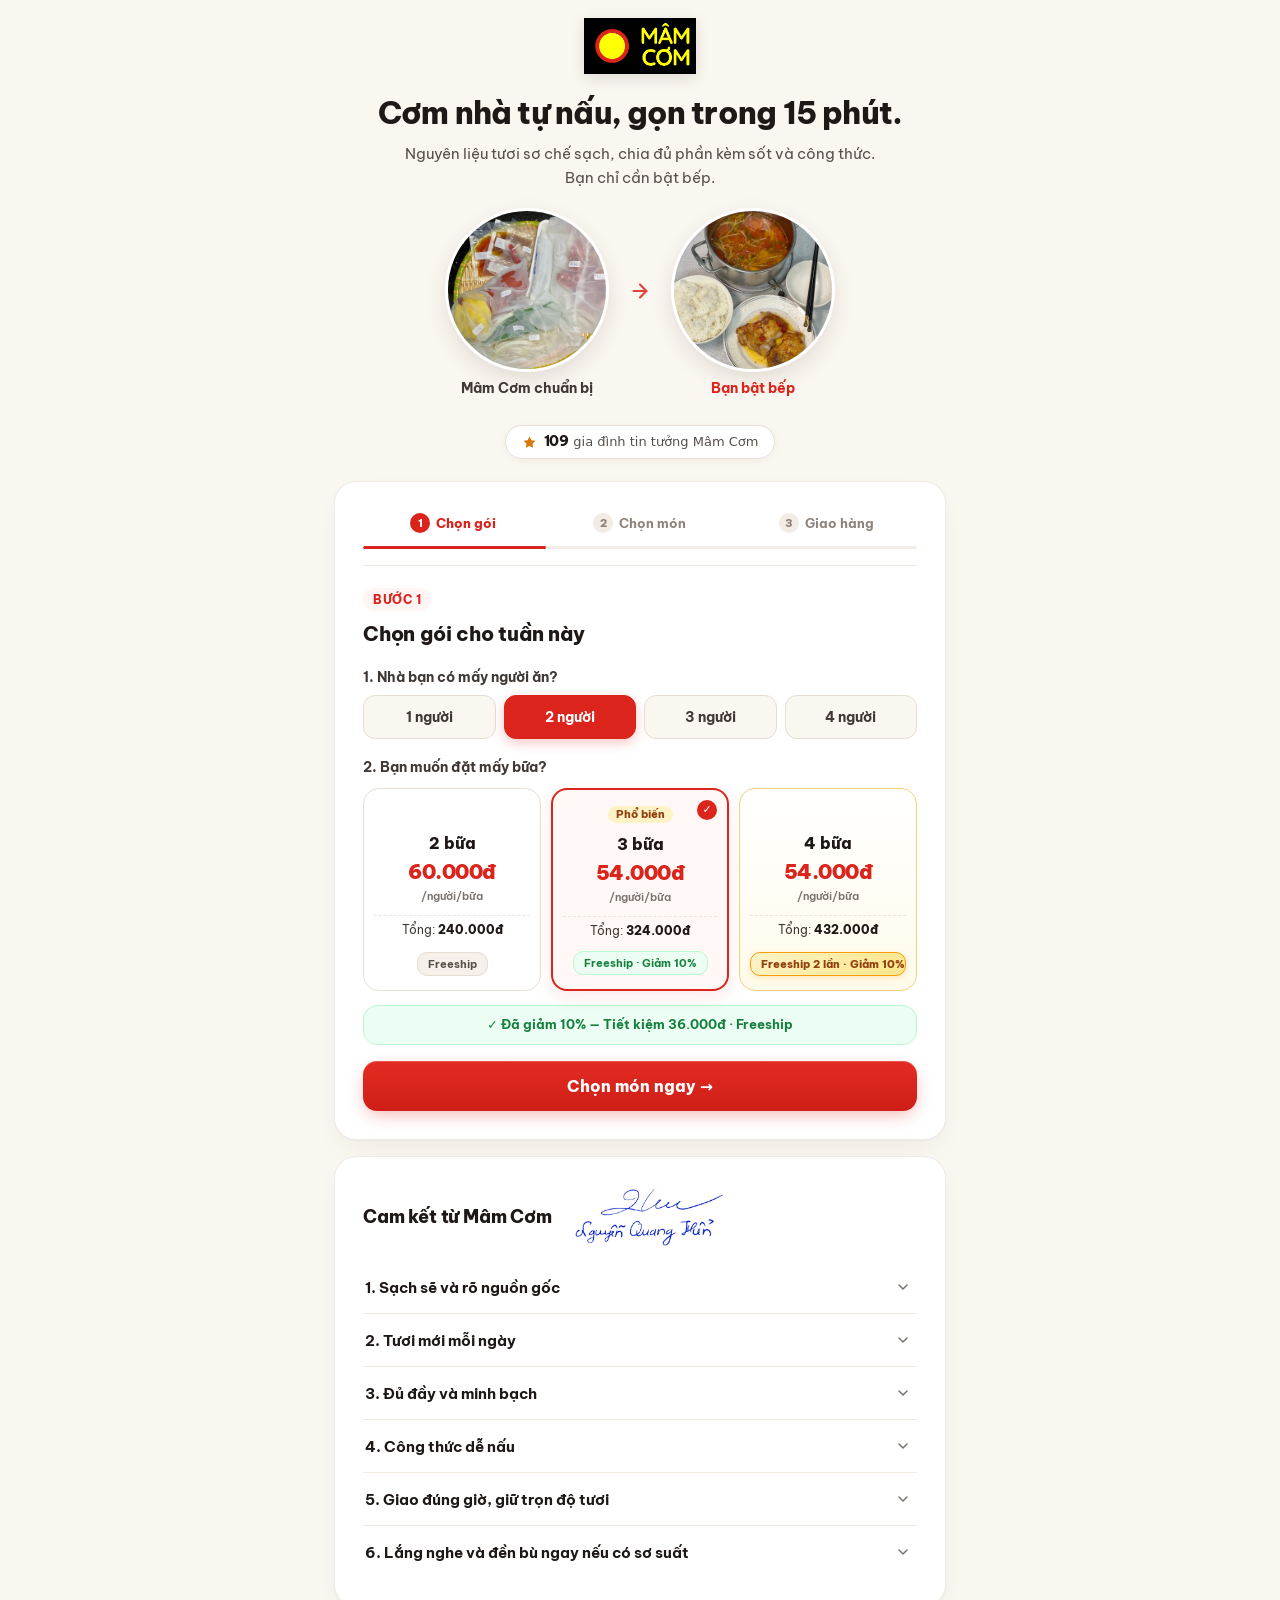
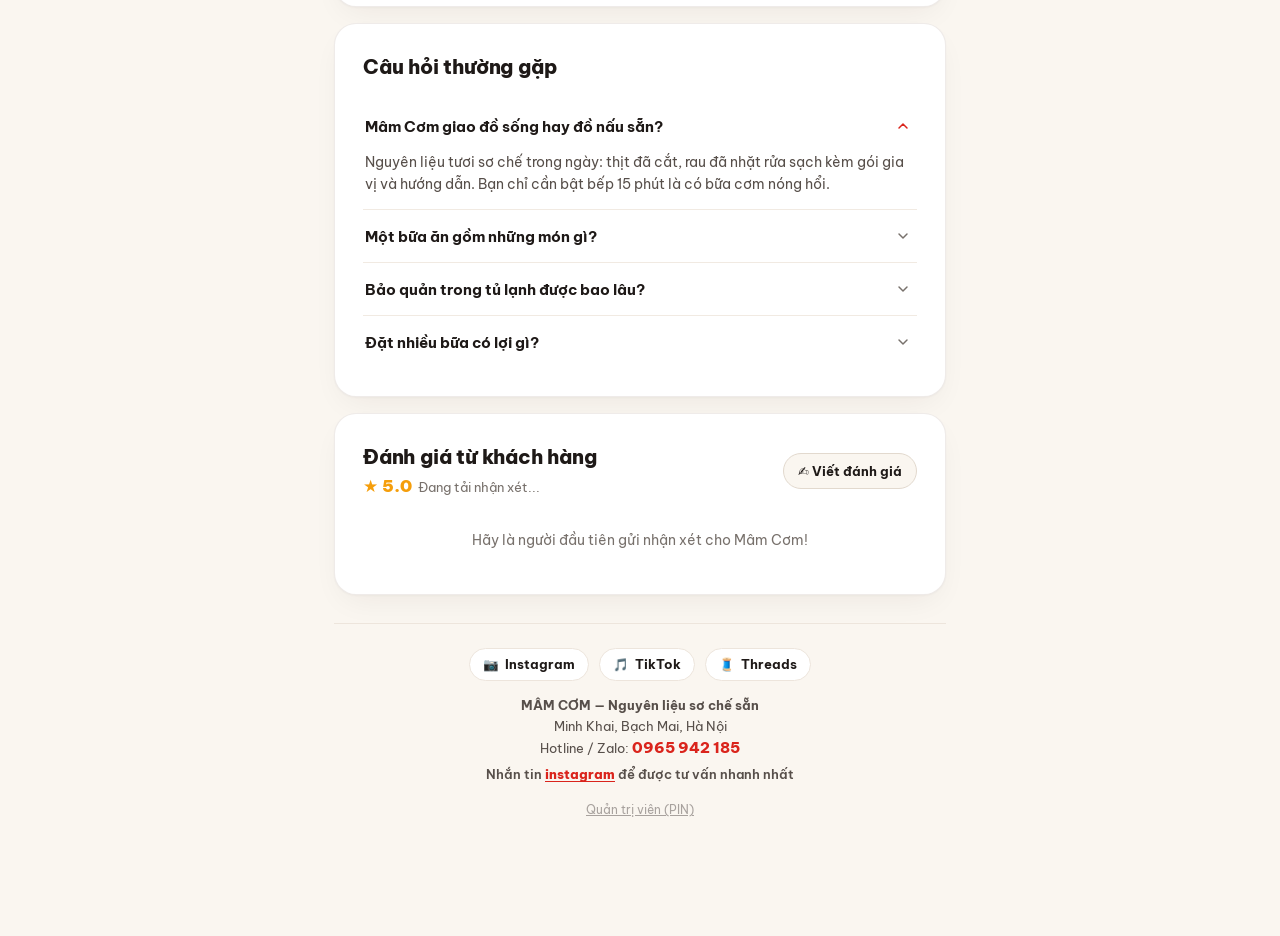
==== commit 7faf98de: "Restore official VietQR PRO PayOS flow, add 3-layer exit guard, refine 109 trust pill & signature al" ====
--- a/index.html
+++ b/index.html
@@ -15,8 +15,6 @@
 
   <!-- Supabase JS Client v2 -->
   <script src="https://cdn.jsdelivr.net/npm/@supabase/supabase-js@2"></script>
-  <!-- Offline QR Matrix Renderer (MIT) -->
-  <script src="./qrcode.min.js"></script>
 
   <style>
 
@@ -540,32 +538,32 @@
     margin-bottom: 24px;
     flex-shrink: 0;
   }
-  .hero-stats,
-  .hero-trust-line {
+  .hero-trust-pill {
     display: inline-flex;
-    align-items: baseline;
+    align-items: center;
     justify-content: center;
-    gap: 5px;
-    font-size: 13.5px;
+    gap: 7px;
+    margin: 12px auto 0;
+    padding: 6px 16px;
+    border-radius: 999px;
+    background: #FFFFFF;
+    border: 1px solid #EAE0D5;
+    box-shadow: 0 2px 10px rgba(45, 25, 15, 0.04);
+    font-size: 13px;
+    font-weight: 500;
+    color: #574F4A;
     line-height: 1.4;
-    color: #574F4A;
-    font-weight: 600;
-    margin-top: 8px;
-    text-align: center;
-    width: 100%;
-    flex-wrap: wrap;
-  }
-  .hero-stats strong,
-  .hero-trust-num {
-    font-size: 17px;
-    font-weight: 900;
-    color: #DA241C;
-    letter-spacing: -0.02em;
-    background: #FFF1F0;
-    border: 1px solid #FECACA;
-    padding: 1px 9px;
-    border-radius: 999px;
-    line-height: 1.35;
+  }
+  .hero-trust-pill__icon {
+    color: #D97706;
+    flex-shrink: 0;
+    display: inline-flex;
+  }
+  .hero-trust-pill strong {
+    color: #1E1917;
+    font-weight: 800;
+    font-size: 14px;
+    letter-spacing: -0.01em;
     font-variant-numeric: tabular-nums;
   }
 
@@ -1684,18 +1682,21 @@
   .commit-header {
     display: flex;
     align-items: center;
-    justify-content: space-between;
-    gap: 12px;
+    justify-content: flex-start;
+    gap: clamp(14px, 3.5vw, 22px);
     margin-bottom: 14px;
-    flex-wrap: wrap;
+    flex-wrap: nowrap;
   }
   .commit-header .step-title {
     margin: 0;
+    white-space: nowrap;
+    font-size: clamp(16px, 4.4vw, 18px);
   }
   .commit-signature-img {
-    height: clamp(56px, 14vw, 74px);
+    height: clamp(46px, 12vw, 62px);
     width: auto;
-    max-width: 195px;
+    max-width: 175px;
+    min-width: 0;
     object-fit: contain;
     mix-blend-mode: multiply;
     filter: contrast(1.18) saturate(1.1);
@@ -2051,27 +2052,35 @@
   .vietqr-box {
     text-align: center;
   }
+  .vietqr-modal-sub {
+    font-size: 11.5px;
+    color: #574F4A;
+    margin: 3px 0 0;
+    font-weight: 600;
+    line-height: 1.35;
+  }
   .vietqr-img-wrap {
     background: #FFFFFF;
-    border: 1.5px solid #EDE5DC;
-    border-radius: 14px;
-    padding: 12px;
+    border: 1px solid #EAE0D5;
+    border-radius: 16px;
+    padding: 10px;
     display: inline-block;
-    margin-bottom: 14px;
-    max-width: 240px;
+    margin-bottom: 6px;
+    max-width: 260px;
     width: 100%;
+    box-shadow: 0 4px 16px rgba(45, 25, 15, 0.06);
   }
   .vietqr-img {
     width: 100%;
     height: auto;
     display: block;
-    border-radius: 8px;
+    border-radius: 10px;
   }
   .bank-details-box {
     background: #FAF6F0;
     border-radius: 12px;
     padding: 12px 14px;
-    margin-bottom: 16px;
+    margin-bottom: 14px;
     text-align: left;
     border: 1px solid #EDE5DC;
   }
@@ -2081,19 +2090,117 @@
     align-items: center;
     margin-bottom: 6px;
     font-size: 13px;
+    gap: 8px;
   }
   .bank-detail-row:last-child {
     margin-bottom: 0;
   }
   .bank-detail-label {
     color: #78716C;
+    flex-shrink: 0;
   }
   .bank-detail-val {
     font-weight: 800;
     color: #1E1917;
     display: flex;
     align-items: center;
+    justify-content: flex-end;
     gap: 6px;
+    text-align: right;
+  }
+  .qr-fallback-box {
+    background: #FFFBEB;
+    border: 1px solid #FDE68A;
+    border-radius: 12px;
+    padding: 12px 14px;
+    text-align: left;
+    font-size: 12.5px;
+    color: #78350F;
+    line-height: 1.5;
+  }
+  .qr-fallback-box .btn-vietqr-confirm {
+    margin-top: 10px;
+    height: 44px;
+    font-size: 14px;
+    border-radius: 10px;
+  }
+  dialog.exit-guard-modal {
+    margin: auto;
+    padding: 0;
+    border: 1px solid #EAE0D5;
+    border-radius: 20px;
+    background: #FFFFFF;
+    color: #1E1917;
+    max-width: 390px;
+    width: calc(100% - 32px);
+    box-shadow: 0 24px 56px rgba(30, 25, 23, 0.28);
+    z-index: 2600;
+  }
+  dialog.exit-guard-modal:modal {
+    overscroll-behavior: contain;
+  }
+  dialog.exit-guard-modal::backdrop {
+    background: rgba(30, 25, 23, 0.56);
+    backdrop-filter: blur(4px);
+    overflow: hidden;
+    overscroll-behavior: contain;
+  }
+  .exit-guard-inner {
+    padding: 22px 20px 18px;
+    text-align: center;
+  }
+  .exit-guard-title {
+    margin: 0 0 8px;
+    font-size: 18px;
+    font-weight: 800;
+    color: #1E1917;
+    line-height: 1.3;
+  }
+  .exit-guard-body {
+    margin: 0 0 18px;
+    font-size: 13.5px;
+    color: #574F4A;
+    line-height: 1.55;
+  }
+  .exit-guard-actions {
+    display: flex;
+    flex-direction: column;
+    gap: 8px;
+  }
+  .exit-guard-btn-stay {
+    width: 100%;
+    height: 46px;
+    border-radius: 12px;
+    background: #DA241C;
+    color: #FFFFFF;
+    font-family: inherit;
+    font-size: 14.5px;
+    font-weight: 800;
+    border: none;
+    cursor: pointer;
+  }
+  .exit-guard-btn-stay:hover {
+    background: #C41E17;
+  }
+  .exit-guard-btn-leave {
+    width: 100%;
+    height: 40px;
+    border-radius: 10px;
+    background: transparent;
+    color: #78716C;
+    font-family: inherit;
+    font-size: 13.5px;
+    font-weight: 600;
+    border: 1px solid transparent;
+    cursor: pointer;
+  }
+  .exit-guard-btn-leave.is-bordered {
+    border-color: #E2D9D0;
+    background: #FAF6F0;
+    color: #574F4A;
+  }
+  .exit-guard-btn-leave:hover {
+    color: #1E1917;
   }
   .btn-copy-chip {
     font-size: 11px;
@@ -4029,9 +4136,11 @@
             <span class="hero-circle-label hero-circle-label--red">Bạn bật bếp</span>
           </button>
         </div>
-        <div class="hero-stats hero-trust-line">
-          <strong id="mealsCount" class="hero-trust-num">109</strong>
-          <span>gia đình tin tưởng Mâm Cơm</span>
+        <div class="hero-trust-pill">
+          <span class="hero-trust-pill__icon" aria-hidden="true">
+            <svg width="15" height="15" viewBox="0 0 24 24" fill="currentColor"><path d="M12 2.5l2.92 5.92 6.53.95-4.72 4.6 1.11 6.5L12 17.4l-5.84 3.07 1.11-6.5-4.72-4.6 6.53-.95L12 2.5z"/></svg>
+          </span>
+          <span><strong id="mealsCount">109</strong> gia đình tin tưởng Mâm Cơm</span>
           <span id="visitorsCount" style="display:none;">717</span>
         </div>
       </header>
@@ -4467,7 +4576,10 @@
 <div class="modal-backdrop" id="vietqrModal" role="dialog" aria-modal="true" aria-labelledby="vietqrModalTitle">
   <div class="modal-box">
     <div class="modal-head">
-      <h3 class="modal-title" id="vietqrModalTitle">Quét mã VietQR chuyển khoản</h3>
+      <div>
+        <h3 class="modal-title" id="vietqrModalTitle">Quét mã VietQR chuyển khoản</h3>
+        <p class="vietqr-modal-sub" id="vietqrModalSub">Thanh toán tự động · Mâm Cơm VN (MB Bank)</p>
+      </div>
       <button type="button" class="modal-close-btn" data-close-modal aria-label="Đóng">✕</button>
     </div>
 
@@ -4479,7 +4591,7 @@
           <span>Đang tạo mã VietQR riêng cho đơn hàng...</span>
         </div>
         <img id="vietqrImg" class="vietqr-img" src="" alt="Mã VietQR Chuyển khoản" style="display:none;" />
-        <div id="qrStkBadge" style="font-size:11px;color:#15803D;font-weight:700;margin-top:6px;">MB Bank · VietQR Tự động</div>
+        <div id="qrStkBadge" style="font-size:11px;color:#15803D;font-weight:700;margin-top:6px;">MB Bank (VietQR PRO · PayOS)</div>
       </div>
 
       <button type="button" class="btn-save-qr" id="btnVietQRSavedPhoto" disabled>
@@ -4493,16 +4605,16 @@
           <span class="bank-detail-val" id="qrBankName">MB Bank (Quân Đội)</span>
         </div>
         <div class="bank-detail-row">
-          <span class="bank-detail-label">STK nhận tự động:</span>
+          <span class="bank-detail-label">Số tài khoản:</span>
           <span class="bank-detail-val">
             <span id="qrStkText">2258228668</span>
             <button type="button" class="btn-copy-chip" data-copy-target="qrStkText">Chép</button>
           </span>
         </div>
-        <div class="qr-stk-subnote" id="qrStkNote">Tài khoản định danh PayOS của Mâm Cơm VN (liên kết trực tiếp MB 2258228668 · Tự động xác nhận sau 5–15 giây).</div>
+        <div class="qr-stk-subnote" id="qrStkNote" style="display:none;">TK định danh tự động MB Bank · PayOS — Tiền về thẳng TK 2258228668 &amp; tự xác nhận ngay</div>
         <div class="bank-detail-row">
           <span class="bank-detail-label">Chủ tài khoản:</span>
-          <span class="bank-detail-val" id="qrAccNameText">Mâm Cơm VN - NGUYEN QUANG HIEN</span>
+          <span class="bank-detail-val" id="qrAccNameText">NGUYEN QUANG HIEN</span>
         </div>
         <div class="bank-detail-row">
           <span class="bank-detail-label">Số tiền:</span>
@@ -4522,7 +4634,12 @@
       <div class="vietqr-actions">
         <div class="qr-auto-status-box" id="qrAutoStatusBox">
           <span class="qr-spinner" aria-hidden="true"></span>
-          <span id="qrAutoStatusText">Đang tự động kiểm tra giao dịch... Hệ thống tự xác nhận sau 5–15 giây khi bạn chuyển khoản đúng số tiền và nội dung.</span>
+          <span id="qrAutoStatusText">Đang tự động kiểm tra giao dịch... Hệ thống tự xác nhận ngay sau khi bạn chuyển khoản đúng số tiền và nội dung.</span>
+        </div>
+        <div class="qr-fallback-box" id="qrFallbackBox" style="display:none;">
+          <div><strong>Cổng tự động PayOS đang tạm bận.</strong> Bạn vẫn chuyển khoản bình thường vào MB Bank <strong>2258228668</strong> (<strong>NGUYEN QUANG HIEN</strong>) với nội dung <strong id="qrFallbackOrderId">MC12345678</strong> rồi bấm nút bên dưới để bếp xác nhận ngay:</div>
+          <button type="button" class="btn-vietqr-confirm" id="btnManualConfirmNotify">Tôi đã chuyển khoản · Nhắn xác nhận ngay</button>
+          <div style="margin-top:8px;font-size:11.5px;">Hỗ trợ nhanh: Gọi/Zalo <a href="tel:0965942185" style="color:#DA241C;font-weight:700;">0965 942 185</a> (<a href="https://zalo.me/0965942185" target="_blank" rel="noopener" style="color:#DA241C;font-weight:700;">Mở Zalo</a>) · <a href="https://instagram.com/mamcomvn" target="_blank" rel="noopener noreferrer" style="color:#DA241C;font-weight:700;">Instagram</a></div>
         </div>
         <div class="qr-slow-notice" id="qrSlowNoticeBox">
           Đã chuyển khoản nhưng hệ thống chưa tự cập nhật? Gọi/nhắn Zalo <a href="tel:0965942185">0965 942 185</a> (<a href="https://zalo.me/0965942185" target="_blank" rel="noopener">Mở Zalo</a>) kèm mã đơn <strong id="qrSlowOrderId"></strong> để bếp kiểm tra ngay.
@@ -4560,6 +4677,18 @@
     </div>
   </div>
 </div>
+
+<!-- HỘP THOẠI GIỮ CHÂN CHỐNG THOÁT NHẦM (NATIVE TOP-LAYER DIALOG) -->
+<dialog id="exitGuardDialog" class="exit-guard-modal" aria-labelledby="exitGuardTitle">
+  <div class="exit-guard-inner">
+    <h1 class="exit-guard-title" id="exitGuardTitle">Đơn hàng của bạn đã sẵn sàng!</h1>
+    <p class="exit-guard-body" id="exitGuardBody"></p>
+    <div class="exit-guard-actions">
+      <button type="button" class="exit-guard-btn-stay" id="btnExitGuardStay" autofocus>Tiếp tục thanh toán</button>
+      <button type="button" class="exit-guard-btn-leave" id="btnExitGuardLeave">Tạm thoát, thanh toán sau</button>
+    </div>
+  </div>
+</dialog>
 
 <!-- 4. LIGHTBOX PREVIEW -->
 <div class="lightbox-backdrop" id="lightbox" role="dialog" aria-modal="true" aria-labelledby="lightboxName">
@@ -6193,184 +6322,74 @@
 
   var isPaymentModalActive = false;
   var isPaymentSuccessTriggered = false;
+  var isPayosVerifiedMode = false;
   var currentAccountNumber = PAY_ACCOUNT_NO;
   var currentAccountName = PAY_ACCOUNT_NAME;
   var currentPayAmount = 0;
+  var currentPayDescription = "";
   var paymentPollInterval = null;
   var paymentSlowTimer = null;
   var paymentRealtimeChannel = null;
   var activeOrderSnapshot = null;
 
-  var currentOrderQrDataUrl = "";
+  var cachedQrJpgBlob = null;
   var activeQrRenderToken = 0;
+  var hasTypedStep3Name = false;
+  var exitGuardCallback = null;
 
   function buildVietQrUrl(accountNo, accountName, amount, orderId) {
     var safeAcc = encodeURIComponent(String(accountNo || PAY_ACCOUNT_NO).trim());
     var safeName = encodeURIComponent(String(accountName || PAY_ACCOUNT_NAME).trim());
     var safeOrder = encodeURIComponent(String(orderId || "").trim());
-    var cleanAmt = Number(amount) || 0;
+    var cleanAmt = Math.max(0, Math.round(Number(amount) || 0));
     return "https://img.vietqr.io/image/" + PAY_BANK_ID + "-" + safeAcc + "-compact2.jpg?amount=" + cleanAmt + "&addInfo=" + safeOrder + "&accountName=" + safeName;
   }
 
   function buildSameOriginQrUrl(accountNo, accountName, amount, orderId) {
     var base = (window.location && window.location.origin && window.location.origin.indexOf("http") === 0 && window.location.hostname !== "127.0.0.1" && window.location.hostname !== "localhost")
-      ? (window.location.origin + "/api/qr-image")
-      : "https://mamcomvn.vercel.app/api/qr-image";
-    return base + "?bin=" + encodeURIComponent(PAY_BANK_ID) +
-      "&account=" + encodeURIComponent(String(accountNo || PAY_ACCOUNT_NO).trim()) +
-      "&amount=" + encodeURIComponent(String(Math.round(Number(amount) || 0))) +
-      "&addInfo=" + encodeURIComponent(String(orderId || "").trim()) +
-      "&accountName=" + encodeURIComponent(String(accountName || PAY_ACCOUNT_NAME).trim());
-  }
-
-  function composeBrandedQrPngDataUrl(drawQrBlock, orderId, amount, accountNo) {
-    var W = 720;
-    var H = 880;
-    var cv = document.createElement("canvas");
-    cv.width = W;
-    cv.height = H;
-    var ctx = cv.getContext("2d");
-
-    ctx.fillStyle = "#FFFFFF";
-    ctx.fillRect(0, 0, W, H);
-
-    ctx.fillStyle = "#DA241C";
-    ctx.fillRect(0, 0, W, 10);
-
-    ctx.fillStyle = "#1E1917";
-    ctx.textAlign = "center";
-    ctx.font = '800 28px "Be Vietnam Pro", -apple-system, BlinkMacSystemFont, sans-serif';
-    ctx.fillText("MÂM CƠM VN - NGUYỄN QUANG HIỂN", W / 2, 66, W - 48);
-
-    ctx.fillStyle = "#15803D";
-    ctx.font = '700 18px "Be Vietnam Pro", -apple-system, BlinkMacSystemFont, sans-serif';
-    ctx.fillText("Quét mã VietQR chuyển khoản · Tự động xác nhận", W / 2, 100, W - 48);
-
-    var frameX = 110;
-    var frameY = 128;
-    var frameSize = 500;
-    ctx.fillStyle = "#FFFFFF";
-    ctx.strokeStyle = "#E8DFD5";
-    ctx.lineWidth = 3;
-    if (typeof ctx.roundRect === "function") {
-      ctx.beginPath();
-      ctx.roundRect(frameX, frameY, frameSize, frameSize, 24);
-      ctx.fill();
-      ctx.stroke();
-    } else {
-      ctx.fillRect(frameX, frameY, frameSize, frameSize);
-      ctx.strokeRect(frameX, frameY, frameSize, frameSize);
-    }
-
-    var pad = 26;
-    drawQrBlock(ctx, frameX + pad, frameY + pad, frameSize - pad * 2);
-
-    ctx.fillStyle = "#1E1917";
-    ctx.font = '800 24px "Be Vietnam Pro", -apple-system, BlinkMacSystemFont, sans-serif';
-    ctx.fillText("MB Bank · " + formatVND(amount) + " · ND: " + String(orderId || ""), W / 2, 696, W - 48);
-
-    ctx.fillStyle = "#574F4A";
-    ctx.font = '600 19px "Be Vietnam Pro", -apple-system, BlinkMacSystemFont, sans-serif';
-    ctx.fillText("STK: " + String(accountNo || PAY_ACCOUNT_NO) + " · Mâm Cơm VN", W / 2, 740, W - 48);
-
-    ctx.fillStyle = "#78716C";
-    ctx.font = '500 15px "Be Vietnam Pro", -apple-system, BlinkMacSystemFont, sans-serif';
-    ctx.fillText("Mở app ngân hàng → Quét QR → Chọn ảnh này để thanh toán", W / 2, 818, W - 48);
-
-    return cv.toDataURL("image/png");
-  }
-
-  function renderQrStringToBrandedPng(qrStr, orderId, amount, accountNo) {
-    if (!qrStr || typeof window.qrcode !== "function") return "";
-    try {
-      var qr = window.qrcode(0, "M");
-      qr.addData(String(qrStr));
-      qr.make();
-      var count = qr.getModuleCount();
-      return composeBrandedQrPngDataUrl(function(ctx, x0, y0, size) {
+      ? (window.location.origin + "/api/qr-download")
+      : "https://mamcomvn.vercel.app/api/qr-download";
+    return base + "?acc=" + encodeURIComponent(String(accountNo || PAY_ACCOUNT_NO).trim()) +
+      "&amount=" + encodeURIComponent(String(Math.max(0, Math.round(Number(amount) || 0)))) +
+      "&info=" + encodeURIComponent(String(orderId || "").trim()) +
+      "&name=" + encodeURIComponent(String(accountName || PAY_ACCOUNT_NAME).trim());
+  }
+
+  function rasterizeImgToJpegBlob(imgEl) {
+    return new Promise(function(resolve, reject) {
+      if (!imgEl || !imgEl.naturalWidth || !imgEl.naturalHeight) {
+        reject(new Error("Image not loaded"));
+        return;
+      }
+      try {
+        var W = 1080;
+        var H = Math.max(640, Math.round(W * (imgEl.naturalHeight / imgEl.naturalWidth)));
+        var cv = document.createElement("canvas");
+        cv.width = W;
+        cv.height = H;
+        var ctx = cv.getContext("2d");
         ctx.fillStyle = "#FFFFFF";
-        ctx.fillRect(x0, y0, size, size);
-        var cell = size / count;
-        ctx.fillStyle = "#0B0A0A";
-        for (var r = 0; r < count; r++) {
-          for (var c = 0; c < count; c++) {
-            if (qr.isDark(r, c)) {
-              var rx = Math.floor(x0 + c * cell);
-              var ry = Math.floor(y0 + r * cell);
-              var rw = Math.ceil(x0 + (c + 1) * cell) - rx;
-              var rh = Math.ceil(y0 + (r + 1) * cell) - ry;
-              ctx.fillRect(rx, ry, rw, rh);
-            }
-          }
+        ctx.fillRect(0, 0, W, H);
+        ctx.drawImage(imgEl, 0, 0, W, H);
+        if (typeof cv.toBlob === "function") {
+          cv.toBlob(function(blob) {
+            if (blob) resolve(blob);
+            else reject(new Error("Canvas toBlob failed"));
+          }, "image/jpeg", 0.95);
+        } else {
+          resolve(dataUrlToBlob(cv.toDataURL("image/jpeg", 0.95)));
         }
-      }, orderId, amount, accountNo);
-    } catch (e) {
-      return "";
-    }
-  }
-
-  function loadBlobIntoCanvasBrandedPng(blob, orderId, amount, accountNo) {
-    return new Promise(function(resolve, reject) {
-      var objUrl = URL.createObjectURL(blob);
-      var img = new Image();
-      img.onload = function() {
-        try {
-          var dataUrl = composeBrandedQrPngDataUrl(function(ctx, x0, y0, size) {
-            ctx.drawImage(img, x0, y0, size, size);
-          }, orderId, amount, accountNo);
-          URL.revokeObjectURL(objUrl);
-          resolve(dataUrl);
-        } catch (err) {
-          URL.revokeObjectURL(objUrl);
-          reject(err);
-        }
-      };
-      img.onerror = function() {
-        URL.revokeObjectURL(objUrl);
-        reject(new Error("QR image decode error"));
-      };
-      img.src = objUrl;
+      } catch (err) {
+        reject(err);
+      }
     });
-  }
-
-  function generateBrandedVietQrDataUrl(payosQrCode, accountNo, accountName, amount, orderId) {
-    var directDataUrl = renderQrStringToBrandedPng(payosQrCode, orderId, amount, accountNo);
-    if (directDataUrl) {
-      return Promise.resolve(directDataUrl);
-    }
-    var proxyUrl = buildSameOriginQrUrl(accountNo, accountName, amount, orderId);
-    return fetch(proxyUrl)
-      .then(function(r) {
-        if (!r.ok) throw new Error("proxy " + r.status);
-        return r.blob();
-      })
-      .then(function(blob) {
-        return loadBlobIntoCanvasBrandedPng(blob, orderId, amount, accountNo);
-      })
-      .catch(function() {
-        var svgUrl = "https://img.vietqr.io/image/" + encodeURIComponent(PAY_BANK_ID) + "-" +
-          encodeURIComponent(String(accountNo || PAY_ACCOUNT_NO).trim()) +
-          "-qr_only.svg?amount=" + encodeURIComponent(String(Math.round(Number(amount) || 0))) +
-          "&addInfo=" + encodeURIComponent(String(orderId || "").trim()) +
-          "&accountName=" + encodeURIComponent(String(accountName || PAY_ACCOUNT_NAME).trim());
-        return fetch(svgUrl)
-          .then(function(r) { return r.text(); })
-          .then(function(svgText) {
-            var m = svgText.match(/href=["'](data:image\/png;base64,[A-Za-z0-9+/=]+)["']/i);
-            if (!m || !m[1]) throw new Error("SVG PNG not found");
-            var innerBlob = dataUrlToBlob(m[1]);
-            return loadBlobIntoCanvasBrandedPng(innerBlob, orderId, amount, accountNo);
-          });
-      })
-      .catch(function() {
-        return buildVietQrUrl(accountNo, accountName, amount, orderId);
-      });
   }
 
   function resetWizardAfterOrder() {
     appState.selectedDishes = {};
     appState.selectedOrder = [];
     appState.currentOrderId = "";
+    hasTypedStep3Name = false;
     try { clearDraft(); } catch (e) {}
     goToStep(1, false);
     if (typeof syncUI === "function") syncUI();
@@ -6400,8 +6419,9 @@
     var wasSuccess = isPaymentSuccessTriggered;
     isPaymentModalActive = false;
     isCreatingPayment = false;
+    isPayosVerifiedMode = false;
     activeQrRenderToken++;
-    currentOrderQrDataUrl = "";
+    cachedQrJpgBlob = null;
     var openBtn = document.getElementById("btnOpenVietQR");
     if (openBtn) openBtn.disabled = false;
     stopPaymentWatchers();
@@ -6574,6 +6594,8 @@
     // 2. Chuyển Modal VietQR sang màn hình Thành công đúng mẫu Mâm Cơm
     var modalTitle = document.getElementById("vietqrModalTitle");
     if (modalTitle) modalTitle.textContent = "Xác nhận đơn hàng";
+    var modalSub = document.getElementById("vietqrModalSub");
+    if (modalSub) modalSub.textContent = "Mâm Cơm VN · Đơn hàng đã được xác nhận";
 
     var cleanOrderCode = String(snap.id || "").replace(/^#/, "");
     var recOrder = document.getElementById("recOrderId");
@@ -6605,59 +6627,79 @@
   function startPaymentStatusWatchers(orderId) {
     stopPaymentWatchers();
     var sb = (typeof SUPABASE !== "undefined" && SUPABASE) ? SUPABASE : window.SUPABASE;
-    if (!sb) return;
-
-    // 1. Polling RPC get_order_status mỗi 3 giây (fallback query bảng orders)
-    paymentPollInterval = setInterval(function() {
+    var statusApiBase = (window.location && window.location.origin && window.location.origin.indexOf("http") === 0 && window.location.hostname !== "127.0.0.1" && window.location.hostname !== "localhost")
+      ? (window.location.origin + "/api/payos/status")
+      : "https://mamcomvn.vercel.app/api/payos/status";
+
+    function checkStatusOnce() {
       if (!isPaymentModalActive || isPaymentSuccessTriggered) {
         stopPaymentWatchers();
         return;
       }
-      sb.rpc("get_order_status", { p_order_id: orderId })
-        .then(function(res) {
-          var st = res && res.data;
-          if (st === "confirmed" || st === "done") {
-            triggerSuccessPayment();
-          }
-        })
-        .catch(function() {
-          sb.from("orders").select("status").eq("id", orderId).maybeSingle()
-            .then(function(r) {
-              var st2 = r && r.data && r.data.status;
-              if (st2 === "confirmed" || st2 === "done") {
-                triggerSuccessPayment();
-              }
-            }).catch(function(){});
-        });
-    }, 3000);
+      if (sb) {
+        sb.rpc("get_order_status", { p_order_id: orderId })
+          .then(function(res) {
+            var st = res && res.data;
+            if (st === "confirmed" || st === "done") {
+              triggerSuccessPayment();
+            }
+          })
+          .catch(function() {
+            sb.from("orders").select("status").eq("id", orderId).maybeSingle()
+              .then(function(r) {
+                var st2 = r && r.data && r.data.status;
+                if (st2 === "confirmed" || st2 === "done") {
+                  triggerSuccessPayment();
+                }
+              }).catch(function(){});
+          });
+      }
+      if (isPayosVerifiedMode) {
+        fetch(statusApiBase + "?orderId=" + encodeURIComponent(orderId))
+          .then(function(r) { return r.ok ? r.json() : null; })
+          .then(function(d) {
+            if (d && (d.status === "confirmed" || d.status === "done" || d.payosStatus === "PAID")) {
+              triggerSuccessPayment();
+            }
+          })
+          .catch(function(){});
+      }
+    }
+
+    // 1. Polling mỗi 3 giây: Supabase RPC get_order_status + kiểm tra trực tiếp PayOS API
+    paymentPollInterval = setInterval(checkStatusOnce, 3000);
 
     // 2. Supabase Realtime listener phản hồi tức thì khi webhook cập nhật status
-    try {
-      paymentRealtimeChannel = sb
-        .channel("order-pay-" + orderId)
-        .on("postgres_changes", {
-          event: "UPDATE",
-          schema: "public",
-          table: "orders",
-          filter: "id=eq." + orderId
-        }, function(payload) {
-          var st = payload && payload.new && payload.new.status;
-          if ((st === "confirmed" || st === "done") && isPaymentModalActive && !isPaymentSuccessTriggered) {
-            triggerSuccessPayment();
-          }
-        })
-        .subscribe();
-    } catch(e) {}
-
-    // 3. Sau 3 phút (180s) chưa thấy tín hiệu ngân hàng -> hiện hướng dẫn liên hệ Zalo/Hotline
-    paymentSlowTimer = setTimeout(function() {
-      if (isPaymentModalActive && !isPaymentSuccessTriggered) {
-        var slowBox = document.getElementById("qrSlowNoticeBox");
-        var slowId = document.getElementById("qrSlowOrderId");
-        if (slowId) slowId.textContent = orderId;
-        if (slowBox) slowBox.style.display = "block";
-      }
-    }, 180000);
+    if (sb) {
+      try {
+        paymentRealtimeChannel = sb
+          .channel("order-pay-" + orderId)
+          .on("postgres_changes", {
+            event: "UPDATE",
+            schema: "public",
+            table: "orders",
+            filter: "id=eq." + orderId
+          }, function(payload) {
+            var st = payload && payload.new && payload.new.status;
+            if ((st === "confirmed" || st === "done") && isPaymentModalActive && !isPaymentSuccessTriggered) {
+              triggerSuccessPayment();
+            }
+          })
+          .subscribe();
+      } catch(e) {}
+    }
+
+    // 3. Sau 3 phút (180s) ở chế độ tự động chưa thấy tín hiệu -> hiện hướng dẫn liên hệ Zalo/Hotline
+    if (isPayosVerifiedMode) {
+      paymentSlowTimer = setTimeout(function() {
+        if (isPaymentModalActive && !isPaymentSuccessTriggered) {
+          var slowBox = document.getElementById("qrSlowNoticeBox");
+          var slowId = document.getElementById("qrSlowOrderId");
+          if (slowId) slowId.textContent = orderId;
+          if (slowBox) slowBox.style.display = "block";
+        }
+      }, 180000);
+    }
   }
 
   function handleOpenVietQR() {
@@ -6751,6 +6793,8 @@
     appState.currentOrderId = initialOrderCode;
     currentAccountNumber = PAY_ACCOUNT_NO;
     currentAccountName = PAY_ACCOUNT_NAME;
+    currentPayDescription = initialOrderCode;
+    isPayosVerifiedMode = false;
     isPaymentSuccessTriggered = false;
     isPaymentModalActive = true;
     stopPaymentWatchers();
@@ -6763,7 +6807,6 @@
       scheduleDisplay += " · Đợt 2: " + date2VN + " (" + appState.time + ")";
     }
 
-    // Chuẩn bị danh sách món theo thứ tự từng bữa để chia 2 đợt chuẩn xác cho gói 4 bữa
     var orderedIndices = normalizeSelectedOrder();
     var expandedMeals = orderedIndices.map(function(idx) {
       var d = DISHES[idx];
@@ -6800,14 +6843,16 @@
       accountName: PAY_ACCOUNT_NAME
     };
 
-    // Hiển thị ngay Modal VietQR ở trạng thái Loading chờ PayOS trả TK/mã định danh thật (tránh quét nhầm TK fallback)
     var modalTitle = document.getElementById("vietqrModalTitle");
     if (modalTitle) modalTitle.textContent = "Quét mã VietQR chuyển khoản";
+
+    var modalSub = document.getElementById("vietqrModalSub");
+    if (modalSub) modalSub.textContent = "Thanh toán tự động · Mâm Cơm VN (MB Bank)";
 
     var loadingBox = document.getElementById("vietqrLoadingBox");
     var qrImg = document.getElementById("vietqrImg");
     var saveQrBtn = document.getElementById("btnVietQRSavedPhoto");
-    currentOrderQrDataUrl = "";
+    cachedQrJpgBlob = null;
     activeQrRenderToken++;
     if (loadingBox) loadingBox.style.display = "flex";
     if (saveQrBtn) saveQrBtn.disabled = true;
@@ -6820,19 +6865,29 @@
     if (stkEl) stkEl.textContent = "Đang tạo...";
 
     var stkNoteEl = document.getElementById("qrStkNote");
-    if (stkNoteEl) stkNoteEl.textContent = "Đang khởi tạo tài khoản nhận tự động Mâm Cơm VN (liên kết MB 2258228668)...";
+    if (stkNoteEl) stkNoteEl.style.display = "none";
 
     var accNameEl = document.getElementById("qrAccNameText");
-    if (accNameEl) accNameEl.textContent = "Mâm Cơm VN - NGUYEN QUANG HIEN";
+    if (accNameEl) accNameEl.textContent = PAY_ACCOUNT_NAME;
 
     var stkBadge = document.getElementById("qrStkBadge");
-    if (stkBadge) stkBadge.textContent = "Đang kết nối MB Bank · VietQR PRO...";
+    if (stkBadge) stkBadge.textContent = "Đang kết nối MB Bank (VietQR PRO · PayOS)...";
 
     var amtEl = document.getElementById("qrAmountText");
     if (amtEl) amtEl.textContent = formatVND(exactTotalAmount);
 
     var codeEl = document.getElementById("qrOrderCodeText");
     if (codeEl) codeEl.textContent = "Đang tạo...";
+
+    var autoBox = document.getElementById("qrAutoStatusBox");
+    var fallbackBox = document.getElementById("qrFallbackBox");
+    var manualBtn = document.getElementById("btnManualConfirmNotify");
+    if (autoBox) autoBox.style.display = "flex";
+    if (fallbackBox) fallbackBox.style.display = "none";
+    if (manualBtn) {
+      manualBtn.disabled = false;
+      manualBtn.textContent = "Tôi đã chuyển khoản · Nhắn xác nhận ngay";
+    }
 
     var slowBox = document.getElementById("qrSlowNoticeBox");
     if (slowBox) slowBox.style.display = "none";
@@ -6846,15 +6901,16 @@
     if (vModal) vModal.classList.add("is-open");
     updateStickyVisibility();
 
-    // Lưu đơn pending vào Supabase + gửi Telegram + bật đối soát tự động (sau khi lấy TK ảo PayOS nếu có)
-    function finalizeOrderCreationAndWatch(finalOrderId, accNo, accName, payosQrStr) {
+    function finalizeOrderCreationAndWatch(finalOrderId, accNo, accName, payDesc, isPayosOk) {
       isCreatingPayment = false;
       if (openBtn) openBtn.disabled = false;
       if (!isPaymentModalActive) return;
 
+      isPayosVerifiedMode = !!isPayosOk;
       appState.currentOrderId = finalOrderId;
-      currentAccountNumber = accNo || PAY_ACCOUNT_NO;
-      currentAccountName = accName || PAY_ACCOUNT_NAME;
+      currentAccountNumber = String(accNo || PAY_ACCOUNT_NO).replace(/\s+/g, "");
+      currentAccountName = String(accName || PAY_ACCOUNT_NAME).trim() || PAY_ACCOUNT_NAME;
+      currentPayDescription = String(payDesc || finalOrderId).trim() || finalOrderId;
 
       if (activeOrderSnapshot) {
         activeOrderSnapshot.id = finalOrderId;
@@ -6862,40 +6918,69 @@
         activeOrderSnapshot.accountName = currentAccountName;
       }
 
+      // Đồng bộ 100% dữ liệu hiển thị cho cả QR chính thức & 3 nút Copy
       if (stkEl) stkEl.textContent = currentAccountNumber;
-      if (accNameEl) accNameEl.textContent = "Mâm Cơm VN - NGUYEN QUANG HIEN";
+      if (accNameEl) accNameEl.textContent = currentAccountName;
       if (stkNoteEl) {
-        stkNoteEl.textContent = (currentAccountNumber && currentAccountNumber !== PAY_ACCOUNT_NO)
-          ? "Tài khoản định danh PayOS của Mâm Cơm VN (liên kết trực tiếp MB 2258228668 · Tự động xác nhận sau 5–15 giây)."
-          : "Tài khoản MB Bank chính thức của Mâm Cơm VN (liên kết trực tiếp MB 2258228668 · Tự động xác nhận sau 5–15 giây).";
-      }
-      if (codeEl) codeEl.textContent = finalOrderId;
-
+        if (isPayosVerifiedMode && currentAccountNumber && currentAccountNumber !== PAY_ACCOUNT_NO) {
+          stkNoteEl.textContent = "TK định danh tự động MB Bank · PayOS — Tiền về thẳng TK 2258228668 & tự xác nhận ngay";
+          stkNoteEl.style.display = "block";
+        } else {
+          stkNoteEl.style.display = "none";
+        }
+      }
+      if (codeEl) codeEl.textContent = currentPayDescription;
+
+      if (isPayosVerifiedMode) {
+        if (modalSub) modalSub.textContent = "Thanh toán tự động · Mâm Cơm VN (MB Bank)";
+        if (stkBadge) stkBadge.textContent = "MB Bank (VietQR PRO · PayOS)";
+        if (autoBox) autoBox.style.display = "flex";
+        if (fallbackBox) fallbackBox.style.display = "none";
+      } else {
+        if (modalSub) modalSub.textContent = "Chuyển khoản MB Bank · Mâm Cơm VN";
+        if (stkBadge) stkBadge.textContent = "MB Bank 2258228668 (Chuyển khoản trực tiếp)";
+        if (autoBox) autoBox.style.display = "none";
+        var fbOrderEl = document.getElementById("qrFallbackOrderId");
+        if (fbOrderEl) fbOrderEl.textContent = currentPayDescription;
+        if (fallbackBox) fallbackBox.style.display = "block";
+      }
+
+      // Hiển thị ảnh VietQR PRO compact2 chính thức qua proxy same-origin /api/qr-download
       var renderToken = ++activeQrRenderToken;
-      generateBrandedVietQrDataUrl(payosQrStr, currentAccountNumber, currentAccountName, exactTotalAmount, finalOrderId)
-        .then(function(finalQrSrc) {
+      var proxySrc = buildSameOriginQrUrl(currentAccountNumber, currentAccountName, exactTotalAmount, currentPayDescription);
+      var directSrc = buildVietQrUrl(currentAccountNumber, currentAccountName, exactTotalAmount, currentPayDescription);
+
+      if (qrImg) {
+        qrImg.onload = function() {
           if (!isPaymentModalActive || renderToken !== activeQrRenderToken) return;
           if (loadingBox) loadingBox.style.display = "none";
-          if (finalQrSrc && finalQrSrc.indexOf("data:image/") === 0) {
-            currentOrderQrDataUrl = finalQrSrc;
+          qrImg.style.display = "block";
+          if (saveQrBtn) saveQrBtn.disabled = false;
+          rasterizeImgToJpegBlob(qrImg)
+            .then(function(blob) {
+              if (isPaymentModalActive && renderToken === activeQrRenderToken) {
+                cachedQrJpgBlob = blob;
+              }
+            })
+            .catch(function(){});
+        };
+        qrImg.onerror = function() {
+          if (!isPaymentModalActive || renderToken !== activeQrRenderToken) return;
+          if (qrImg.getAttribute("data-fallback-tried") !== "1") {
+            qrImg.setAttribute("data-fallback-tried", "1");
+            qrImg.src = directSrc;
+            return;
           }
-          if (qrImg) {
-            qrImg.src = finalQrSrc;
-            qrImg.style.display = "block";
-          }
+          if (loadingBox) loadingBox.style.display = "none";
           if (saveQrBtn) saveQrBtn.disabled = false;
-        })
-        .catch(function() {
-          if (!isPaymentModalActive || renderToken !== activeQrRenderToken) return;
-          if (loadingBox) loadingBox.style.display = "none";
-          if (qrImg) {
-            qrImg.src = buildVietQrUrl(currentAccountNumber, currentAccountName, exactTotalAmount, finalOrderId);
-            qrImg.style.display = "block";
-          }
-          if (saveQrBtn) saveQrBtn.disabled = false;
-        });
-
-      // Định dạng products [{ day, dishes }] tách đúng 2 bữa/đợt cho /prep và Admin
+        };
+        qrImg.removeAttribute("data-fallback-tried");
+        qrImg.src = proxySrc;
+      } else {
+        if (loadingBox) loadingBox.style.display = "none";
+        if (saveQrBtn) saveQrBtn.disabled = false;
+      }
+
       var productsForDb;
       if (appState.meals === 4 && date2VN && batch1Dishes && batch2Dishes) {
         productsForDb = [
@@ -6931,57 +7016,65 @@
       };
       if (activeOrderSnapshot) activeOrderSnapshot.orderPayload = orderPayload;
 
-      // 1. Tạo đơn trạng thái pending trên Supabase (để webhook PayOS cập nhật khi tiền về)
       if (typeof sharedStore !== "undefined" && typeof sharedStore.saveOrder === "function") {
         try { sharedStore.saveOrder(orderPayload).catch(function(err) { console.warn("Supabase saveOrder error:", err); }); } catch(e) {}
       }
 
-      // 2. Bắn thông báo Telegram đơn mới kèm nút xác nhận nhanh & chi tiết đầy đủ
       sendTelegramOrder(activeOrderSnapshot, false);
-
-      // 3. Bắt đầu lắng nghe đối soát tự động (Polling RPC get_order_status + Supabase Realtime + Timer 3 phút)
       startPaymentStatusWatchers(finalOrderId);
     }
 
-    // Gọi PayOS VietQR PRO lấy số tài khoản ảo định danh đơn hàng (hoặc fallback về 2258228668 nếu offline/localhost)
     var payosEndpoint = (window.location && window.location.origin && window.location.origin.indexOf("http") === 0 && window.location.hostname !== "127.0.0.1" && window.location.hostname !== "localhost")
       ? (window.location.origin + "/api/payos/create-payment")
       : "https://mamcomvn.vercel.app/api/payos/create-payment";
 
-    fetch(payosEndpoint, {
-      method: "POST",
-      headers: { "Content-Type": "application/json" },
-      body: JSON.stringify({
-        orderId: initialOrderCode,
-        amount: exactTotalAmount,
-        description: initialOrderCode
+    function requestPayosCreateOnce() {
+      return fetch(payosEndpoint, {
+        method: "POST",
+        headers: { "Content-Type": "application/json" },
+        body: JSON.stringify({
+          orderId: initialOrderCode,
+          amount: exactTotalAmount,
+          description: initialOrderCode
+        })
+      }).then(function(res) {
+        if (!res.ok) throw new Error("PayOS HTTP " + res.status);
+        return res.json();
+      }).then(function(data) {
+        if (!data || !data.success) throw new Error((data && data.error) || "PayOS invalid response");
+        return data;
+      });
+    }
+
+    // Tự động thử gọi lại 1 lần nếu PayOS lỗi; nếu vẫn lỗi mới chuyển sang hướng dẫn MB 2258228668 minh bạch
+    requestPayosCreateOnce()
+      .catch(function(firstErr) {
+        console.warn("PayOS create-payment attempt 1 failed, retrying once:", firstErr);
+        return requestPayosCreateOnce();
       })
-    })
-    .then(function(res) { return res.ok ? res.json() : null; })
-    .then(function(data) {
-      if (!isPaymentModalActive) {
-        isCreatingPayment = false;
-        if (openBtn) openBtn.disabled = false;
-        return;
-      }
-      if (data && data.success) {
-        if (stkBadge) stkBadge.textContent = data.accountNumber ? "MB Bank (VietQR PRO · PayOS)" : "MB Bank · VietQR Tự động";
+      .then(function(data) {
+        if (!isPaymentModalActive) {
+          isCreatingPayment = false;
+          if (openBtn) openBtn.disabled = false;
+          return;
+        }
         finalizeOrderCreationAndWatch(
           data.orderId || initialOrderCode,
           data.accountNumber || PAY_ACCOUNT_NO,
           data.accountName || PAY_ACCOUNT_NAME,
-          data.qrCode || ""
+          data.description || data.orderId || initialOrderCode,
+          true
         );
-      } else {
-        if (stkBadge) stkBadge.textContent = "MB Bank · VietQR Tự động";
-        finalizeOrderCreationAndWatch(initialOrderCode, PAY_ACCOUNT_NO, PAY_ACCOUNT_NAME, "");
-      }
-    })
-    .catch(function(err) {
-      console.warn("PayOS create-payment fallback:", err);
-      if (stkBadge) stkBadge.textContent = "MB Bank · VietQR Tự động";
-      finalizeOrderCreationAndWatch(initialOrderCode, PAY_ACCOUNT_NO, PAY_ACCOUNT_NAME, "");
-    });
+      })
+      .catch(function(err) {
+        console.warn("PayOS create-payment fallback after retry:", err);
+        if (!isPaymentModalActive) {
+          isCreatingPayment = false;
+          if (openBtn) openBtn.disabled = false;
+          return;
+        }
+        finalizeOrderCreationAndWatch(initialOrderCode, PAY_ACCOUNT_NO, PAY_ACCOUNT_NAME, initialOrderCode, false);
+      });
   }
 
   /* Native Date & Form Inputs Listeners (Autosave Draft) */
@@ -6989,6 +7082,9 @@
     var inp = document.getElementById(inpId);
     if (!inp) return;
     inp.addEventListener("input", function() {
+      if (inpId === "cName") {
+        hasTypedStep3Name = inp.value.trim().length > 0;
+      }
       appState[inpId === "cName" ? "name" : inpId === "cPhone" ? "phone" : inpId === "cAddress" ? "address" : "note"] = inp.value;
       inp.classList.remove("is-error", "is-shake");
       if (inpId !== "cNote") saveDraft();
@@ -7031,6 +7127,118 @@
       }
     } catch (e) {}
   }
+
+  function hasEnteredStep3ContactInfo() {
+    var phoneEl = document.getElementById("cPhone");
+    var addrEl = document.getElementById("cAddress");
+    var hasPhone = !!(phoneEl && phoneEl.value.trim().length > 0);
+    var hasAddr = !!(addrEl && addrEl.value.trim().length > 0);
+    return hasPhone || hasAddr || !!hasTypedStep3Name;
+  }
+
+  function isPaymentPendingScan() {
+    var stepScanEl = document.getElementById("vietqrStepScan");
+    return !!(isPaymentModalActive && !isPaymentSuccessTriggered && stepScanEl && stepScanEl.style.display !== "none");
+  }
+
+  function openExitGuard(mode, onConfirmLeave) {
+    var dlg = document.getElementById("exitGuardDialog");
+    if (!dlg) {
+      if (typeof onConfirmLeave === "function") onConfirmLeave();
+      return;
+    }
+    var titleEl = document.getElementById("exitGuardTitle");
+    var bodyEl = document.getElementById("exitGuardBody");
+    var stayBtn = document.getElementById("btnExitGuardStay");
+    var leaveBtn = document.getElementById("btnExitGuardLeave");
+
+    exitGuardCallback = typeof onConfirmLeave === "function" ? onConfirmLeave : null;
+
+    if (mode === "payment") {
+      var dStr = (typeof formatSuccessDateLine === "function" && appState.date)
+        ? formatSuccessDateLine(appState.date, appState.time || "17:30 – 18:30", false)
+        : (appState.date || "ngày giao đã chọn");
+      if (titleEl) titleEl.textContent = "Đơn hàng của bạn đã sẵn sàng!";
+      if (bodyEl) {
+        bodyEl.textContent = "Mã QR cho đơn " + appState.meals + " bữa (" + formatVND(currentPayAmount || appState.totalPrice || computePricing(appState.people, appState.meals).total) + ") đã được tạo sẵn. Chỉ mất 10 giây quét mã để Mâm Cơm kịp chuẩn bị nguyên liệu tươi giao vào " + dStr + ".";
+      }
+      if (stayBtn) stayBtn.textContent = "Tiếp tục thanh toán";
+      if (leaveBtn) {
+        leaveBtn.textContent = "Tạm thoát, thanh toán sau";
+        leaveBtn.classList.remove("is-bordered");
+      }
+    } else {
+      if (titleEl) titleEl.textContent = "Chỉ còn 1 bước nữa là xong đơn!";
+      if (bodyEl) {
+        bodyEl.textContent = "Thông tin giao hàng bạn vừa nhập đang được lưu tạm. Bạn muốn ở lại hoàn tất hay quay lại chỉnh sửa?";
+      }
+      if (stayBtn) stayBtn.textContent = "Ở lại hoàn tất đơn";
+      if (leaveBtn) {
+        leaveBtn.textContent = "Quay lại chỉnh sửa";
+        leaveBtn.classList.add("is-bordered");
+      }
+    }
+
+    if (!dlg.open && typeof dlg.showModal === "function") {
+      dlg.showModal();
+    } else {
+      dlg.setAttribute("open", "");
+    }
+    if (stayBtn && typeof stayBtn.focus === "function") {
+      stayBtn.focus();
+    }
+  }
+
+  function closeExitGuardOnly() {
+    exitGuardCallback = null;
+    var dlg = document.getElementById("exitGuardDialog");
+    if (dlg) {
+      if (dlg.open && typeof dlg.close === "function") dlg.close();
+      else dlg.removeAttribute("open");
+    }
+  }
+
+  function requestCloseVietQRWithGuard() {
+    if (isPaymentPendingScan()) {
+      openExitGuard("payment", function() {
+        closeVietQRModal();
+      });
+      return false;
+    }
+    closeVietQRModal();
+    return true;
+  }
+
+  (function wireExitGuardHandlers() {
+    var dlg = document.getElementById("exitGuardDialog");
+    var stayBtn = document.getElementById("btnExitGuardStay");
+    var leaveBtn = document.getElementById("btnExitGuardLeave");
+    if (stayBtn) {
+      stayBtn.addEventListener("click", function() {
+        closeExitGuardOnly();
+      });
+    }
+    if (leaveBtn) {
+      leaveBtn.addEventListener("click", function() {
+        var cb = exitGuardCallback;
+        closeExitGuardOnly();
+        if (typeof cb === "function") cb();
+      });
+    }
+    if (dlg) {
+      dlg.addEventListener("cancel", function(ev) {
+        ev.preventDefault();
+        closeExitGuardOnly();
+      });
+    }
+    window.addEventListener("beforeunload", function(e) {
+      if (isPaymentSuccessTriggered) return;
+      if (isPaymentPendingScan() || hasEnteredStep3ContactInfo()) {
+        e.preventDefault();
+        e.returnValue = "";
+      }
+    });
+  })();
 
   /* Global Document Event Delegation */
   document.addEventListener("click", function(e) {
@@ -7089,6 +7297,13 @@
       return;
     }
     if (target.closest("#btnStep3Back")) {
+      if (appState.currentStep === 3 && hasEnteredStep3ContactInfo() && !isPaymentSuccessTriggered) {
+        openExitGuard("step3", function() {
+          saveDraft();
+          goToStep(2, true);
+        });
+        return;
+      }
       goToStep(2, true);
       return;
     }
@@ -7100,6 +7315,13 @@
       }
       var targetStep = parseInt(gotoStepEl.getAttribute("data-goto-step"), 10);
       if (targetStep && targetStep !== appState.currentStep) {
+        if (appState.currentStep === 3 && targetStep < 3 && hasEnteredStep3ContactInfo() && !isPaymentSuccessTriggered) {
+          openExitGuard("step3", function() {
+            saveDraft();
+            goToStep(targetStep, true);
+          });
+          return;
+        }
         goToStep(targetStep, true);
       }
       return;
@@ -7299,18 +7521,19 @@
     if (target.closest("[data-close-modal]") || target.classList.contains("modal-backdrop") || target.classList.contains("lightbox-backdrop")) {
       var vietqrEl = document.getElementById("vietqrModal");
       var vietqrOpen = !!(vietqrEl && vietqrEl.classList.contains("is-open"));
-      var stepScanEl = document.getElementById("vietqrStepScan");
-      var inScanStep = !!(stepScanEl && stepScanEl.style.display !== "none");
-      // Chống đóng nhầm Modal QR trên điện thoại khi khách vô tình chạm vùng nền tối lúc chờ chuyển khoản
+      var inScanStep = isPaymentPendingScan();
+      // Chống đóng nhầm khi chạm ra ngoài vùng nền tối của Modal VietQR
       if (vietqrOpen && inScanStep && target === vietqrEl && !target.closest("[data-close-modal]")) {
         return;
       }
-      var closingVietQR = !!(target.closest("#vietqrModal") || (vietqrOpen && target.closest("[data-close-modal]")));
+      var closingVietQR = !!(vietqrOpen && (target.closest("#vietqrModal") || target.closest("[data-close-modal]")));
       if (closingVietQR) {
-        closeVietQRModal();
+        requestCloseVietQRWithGuard();
+        return;
       }
       closeLightbox();
       document.querySelectorAll(".modal-backdrop, .lightbox-backdrop").forEach(function(m) {
+        if (m.id === "vietqrModal") return;
         m.classList.remove("is-open");
       });
       updateStickyVisibility();
@@ -7322,17 +7545,39 @@
       return;
     }
 
+    if (target.closest("#btnManualConfirmNotify")) {
+      var manualBtn = document.getElementById("btnManualConfirmNotify");
+      if (manualBtn) {
+        manualBtn.disabled = true;
+        manualBtn.textContent = "✓ Đã gửi thông báo đến Mâm Cơm...";
+      }
+      var orderCodeStr = currentPayDescription || appState.currentOrderId || "MC";
+      var tgUrl = (window.location && window.location.origin && window.location.origin.indexOf("http") === 0 && window.location.hostname !== "127.0.0.1" && window.location.hostname !== "localhost")
+        ? (window.location.origin + "/api/telegram")
+        : "https://mamcomvn.vercel.app/api/telegram";
+      fetch(tgUrl, {
+        method: "POST",
+        headers: { "Content-Type": "application/json" },
+        body: JSON.stringify({
+          text: "⚠️ <b>KHÁCH BÁO ĐÃ CHUYỂN KHOẢN THỦ CÔNG (FALLBACK MB 2258228668)</b>\n🆔 <b>Mã đơn:</b> <code>" + orderCodeStr + "</code>\n💰 <b>Số tiền:</b> " + formatVND(currentPayAmount) + "\n📞 <b>SĐT khách:</b> <code>" + (appState.phone || "") + "</code>\nVui lòng kiểm tra biến động số dư MB Bank 2258228668 và bấm Xác nhận!",
+          reply_markup: {
+            inline_keyboard: [[{
+              text: "✅ Xác nhận đã nhận tiền (" + orderCodeStr + ")",
+              url: "https://mamcomvn.vercel.app/api/confirm?id=" + encodeURIComponent(appState.currentOrderId || orderCodeStr)
+            }]]
+          }
+        })
+      }).catch(function(){});
+      showToast("✓ Đã báo bếp kiểm tra giao dịch! Bạn có thể nhắn Zalo 0965 942 185 để xác nhận ngay.");
+      return;
+    }
+
     if (target.closest("#btnVietQRSavedPhoto")) {
       var qrImg = document.getElementById("vietqrImg");
-      var qrDataSrc = currentOrderQrDataUrl || (qrImg && qrImg.src) || "";
-      if (!qrDataSrc) {
-        showToast("Đang tạo ảnh mã QR, vui lòng đợi 1 giây...");
-        return;
-      }
-      var safeCode = String(appState.currentOrderId || "donhang").replace(/[^A-Za-z0-9_-]/g, "");
-      var filename = "VietQR_MamCom_" + safeCode + ".png";
-
-      function downloadPngBlob(blobObj) {
+      var safeCode = String(currentPayDescription || appState.currentOrderId || "donhang").replace(/[^A-Za-z0-9_-]/g, "");
+      var filename = "VietQR_MamCom_" + safeCode + ".jpg";
+
+      function downloadJpgBlob(blobObj) {
         var blobUrl = URL.createObjectURL(blobObj);
         var a = document.createElement("a");
         a.href = blobUrl;
@@ -7344,33 +7589,61 @@
         showToast("✓ Đã lưu ảnh mã QR! Mở app ngân hàng để quét nhé.");
       }
 
-      function shareOrDownloadPng(blobObj) {
+      function shareOrDownloadJpg(blobObj) {
         try {
           if (typeof File !== "undefined" && navigator.canShare && navigator.share) {
-            var qrFile = new File([blobObj], filename, { type: "image/png" });
+            var qrFile = new File([blobObj], filename, { type: "image/jpeg" });
             if (navigator.canShare({ files: [qrFile] })) {
               navigator.share({ files: [qrFile], title: "Mã VietQR Mâm Cơm" })
                 .catch(function(err) {
                   if (err && err.name === "AbortError") return;
-                  downloadPngBlob(blobObj);
+                  downloadJpgBlob(blobObj);
                 });
               return;
             }
           }
         } catch (e) {}
-        downloadPngBlob(blobObj);
-      }
-
-      if (qrDataSrc.indexOf("data:") === 0) {
-        var syncBlob = dataUrlToBlob(qrDataSrc);
-        shareOrDownloadPng(syncBlob);
+        downloadJpgBlob(blobObj);
+      }
+
+      if (cachedQrJpgBlob) {
+        shareOrDownloadJpg(cachedQrJpgBlob);
+        return;
+      }
+
+      if (qrImg && qrImg.complete && qrImg.naturalWidth > 0) {
+        rasterizeImgToJpegBlob(qrImg)
+          .then(function(jpgBlob) {
+            cachedQrJpgBlob = jpgBlob;
+            shareOrDownloadJpg(jpgBlob);
+          })
+          .catch(function() {
+            fetch(buildSameOriginQrUrl(currentAccountNumber, currentAccountName, currentPayAmount, currentPayDescription || safeCode))
+              .then(function(r) { if (!r.ok) throw new Error("fetch qr error"); return r.blob(); })
+              .then(function(b) { shareOrDownloadJpg(b); })
+              .catch(function() { showToast("Bạn hãy chạm giữ vào ảnh QR ở trên để lưu về máy nhé!"); });
+          });
       } else {
-        fetch(buildSameOriginQrUrl(currentAccountNumber, currentAccountName, currentPayAmount, safeCode))
+        fetch(buildSameOriginQrUrl(currentAccountNumber, currentAccountName, currentPayAmount, currentPayDescription || safeCode))
           .then(function(r) {
             if (!r.ok) throw new Error("fetch qr error");
             return r.blob();
           })
-          .then(shareOrDownloadPng)
+          .then(function(blob) {
+            if (String(blob.type || "").indexOf("svg") !== -1) {
+              return new Promise(function(resolve) {
+                var u = URL.createObjectURL(blob);
+                var tmp = new Image();
+                tmp.onload = function() {
+                  rasterizeImgToJpegBlob(tmp).then(function(jb) { URL.revokeObjectURL(u); resolve(jb); }).catch(function() { URL.revokeObjectURL(u); resolve(blob); });
+                };
+                tmp.onerror = function() { URL.revokeObjectURL(u); resolve(blob); };
+                tmp.src = u;
+              });
+            }
+            return blob;
+          })
+          .then(shareOrDownloadJpg)
           .catch(function() {
             showToast("Bạn hãy chạm giữ vào ảnh QR ở trên để lưu về máy nhé!");
           });
@@ -7384,8 +7657,10 @@
       var textEl = document.getElementById(targetId);
       if (textEl) {
         var textToCopy = textEl.textContent.trim();
-        if (targetId === "qrAmountText") {
-          textToCopy = String(currentPayAmount || computePricing(appState.people, appState.meals).total);
+        if (targetId === "qrStkText") {
+          textToCopy = textToCopy.replace(/\s+/g, "");
+        } else if (targetId === "qrAmountText") {
+          textToCopy = String(Math.round(Number(currentPayAmount || computePricing(appState.people, appState.meals).total) || 0));
         }
         try {
           if (navigator.clipboard) navigator.clipboard.writeText(textToCopy);
@@ -7481,13 +7756,35 @@
 
   document.addEventListener("keydown", function(e) {
     if (e.key === "Escape") {
-      if (isPaymentModalActive) closeVietQRModal();
+      var exitDlg = document.getElementById("exitGuardDialog");
+      if (exitDlg && exitDlg.open) return;
+      if (isPaymentModalActive) requestCloseVietQRWithGuard();
       closeLightbox();
     }
   });
 
   window.addEventListener("popstate", function(e) {
     var s = (e && e.state && e.state.step) ? e.state.step : 1;
+    if (!isPaymentSuccessTriggered && isPaymentPendingScan()) {
+      if (window.history && typeof window.history.pushState === "function") {
+        try { window.history.pushState({ step: 3 }, "", "#step-3"); } catch (err) {}
+      }
+      openExitGuard("payment", function() {
+        closeVietQRModal();
+        goToStep(s, false);
+      });
+      return;
+    }
+    if (!isPaymentSuccessTriggered && appState.currentStep === 3 && s < 3 && hasEnteredStep3ContactInfo()) {
+      if (window.history && typeof window.history.pushState === "function") {
+        try { window.history.pushState({ step: 3 }, "", "#step-3"); } catch (err) {}
+      }
+      openExitGuard("step3", function() {
+        saveDraft();
+        goToStep(s, false);
+      });
+      return;
+    }
     goToStep(s, false);
   });
 
@@ -7744,18 +8041,7 @@
   function isPlaceholder(v){
     return !v || v.indexOf("YOUR-") === 0;
   }
-  // Supabase client (only real when URL + anon key are both supplied).
-  var SUPABASE = null;
-  if(window.supabase && !isPlaceholder(MAMCOM_SUPABASE.url) && !isPlaceholder(MAMCOM_SUPABASE.anonKey)){
-    try{ 
-      SUPABASE = window.supabase.createClient(MAMCOM_SUPABASE.url, MAMCOM_SUPABASE.anonKey);
-      window.SUPABASE = SUPABASE;
-    }
-    catch(e){ SUPABASE = null; }
-  }
-  var USE_SUPABASE = !!SUPABASE;
-
-  // Stable per-device id used server-side for the ~1 comment/60s anti-spam window.
+  // Stable per-device id used server-side for the ~1 comment/60s anti-spam window & orders RLS.
   function visitorId(){
     var KEY = "mamcom.visitor.v1";
     try{
@@ -7765,6 +8051,19 @@
       return v;
     }catch(e){ return "anon"; }
   }
+
+  // Supabase client (only real when URL + anon key are both supplied).
+  var SUPABASE = null;
+  if(window.supabase && !isPlaceholder(MAMCOM_SUPABASE.url) && !isPlaceholder(MAMCOM_SUPABASE.anonKey)){
+    try{
+      SUPABASE = window.supabase.createClient(MAMCOM_SUPABASE.url, MAMCOM_SUPABASE.anonKey, {
+        global: { headers: { "x-visitor-id": visitorId() } }
+      });
+      window.SUPABASE = SUPABASE;
+    }
+    catch(e){ SUPABASE = null; }
+  }
+  var USE_SUPABASE = !!SUPABASE;
 
   // A data:URL photo (the local preview) → a Blob, so it can be pushed to
   // Supabase Storage and shared as a real URL with every guest.
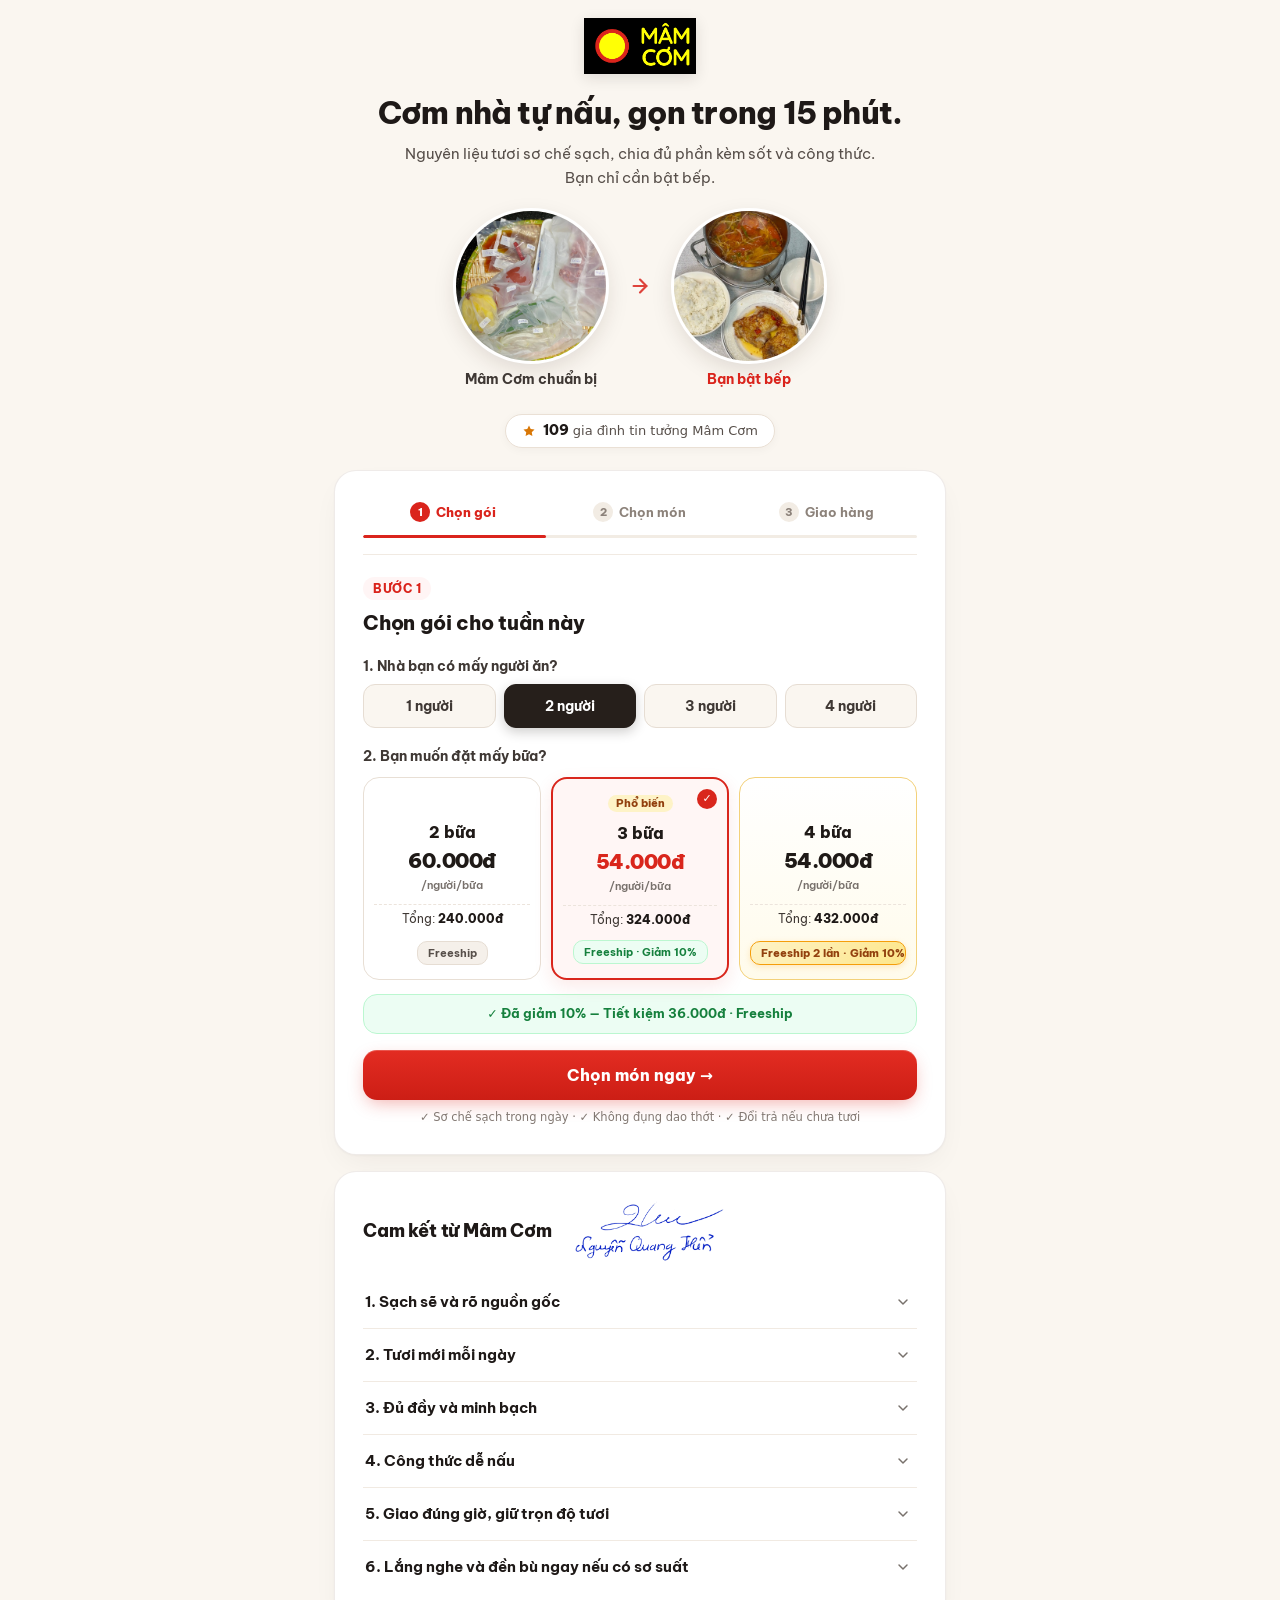
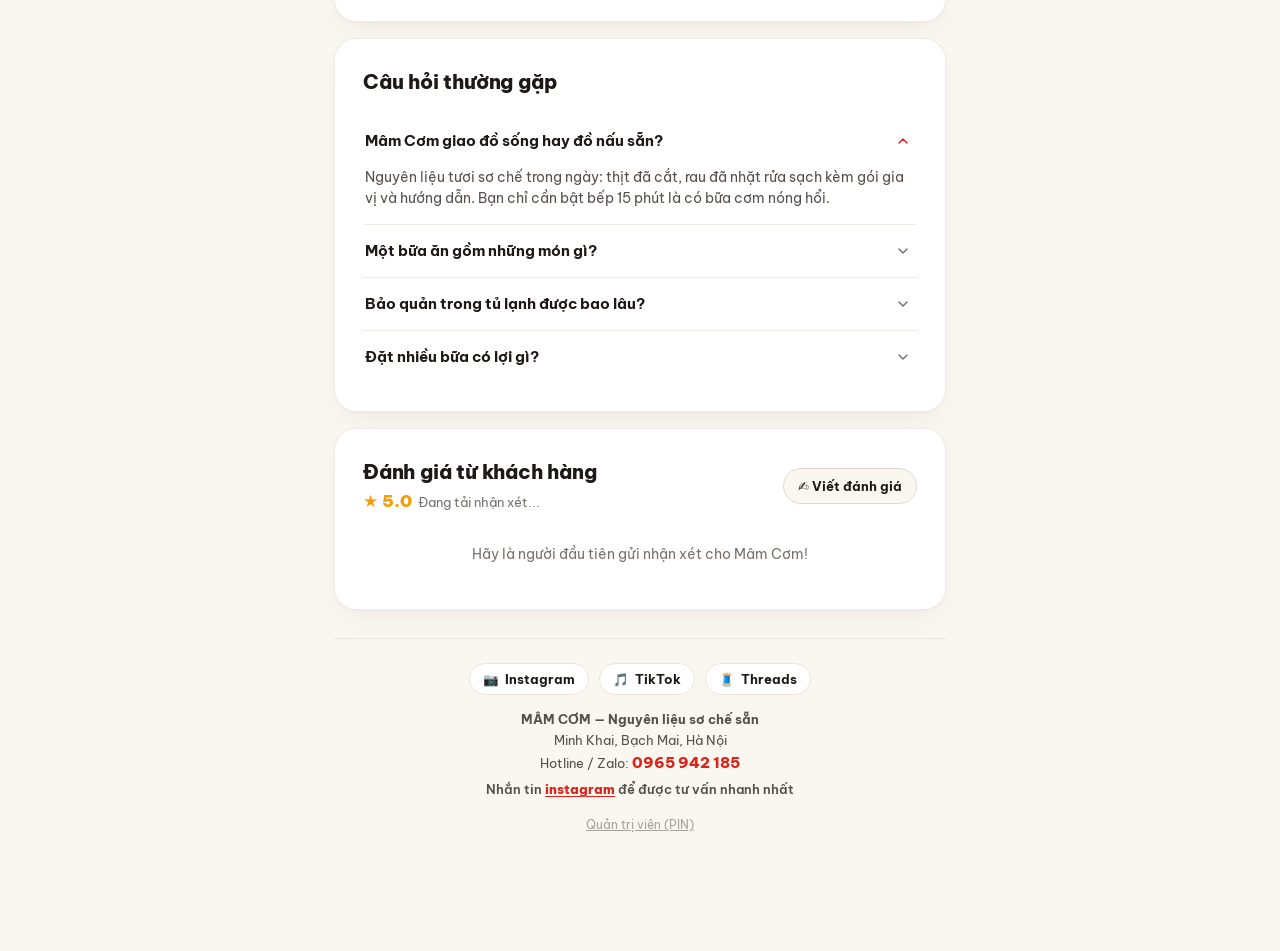
==== commit b9f12b29: "Apply 60-30-10 design system, hero fold & checkout hardening" ====
--- a/index.html
+++ b/index.html
@@ -21,15 +21,42 @@
 
   :root {
     color-scheme: light;
-    --red: #da241c;
-    --red-hover: #c41e17;
-    --red-dark: #9e140e;
-    --red-soft: #fdf2f1;
-    --ink: #1e1917;
-    --muted: #786f6a;
-    --line: #ebe3dc;
-    --green: #198042;
-    --green-soft: #edf8f1;
+    /* 60% Warm Neutral Canvas */
+    --bg-page: #FAF6F0;
+    --bg-card: #FFFFFF;
+    --bg-subtle: #F4EDE4;
+    --border-soft: #EAE0D5;
+    --border-hairline: #F1EAE2;
+
+    /* 30% Espresso Dark Charcoal (Typography & Selection State) */
+    --ink-primary: #1F1A17;
+    --ink-secondary: #5C534E;
+    --ink-muted: #827872;
+    --select-bg: #261F1B;
+    --select-text: #FFFFFF;
+
+    /* 10% Brand Vermilion Red & Semantic Tokens */
+    --brand-red: #D9261C;
+    --brand-red-dark: #B91C1C;
+    --brand-red-tint: #FFF6F5;
+    --brand-red-border: #F2B8B5;
+    --trust-green: #15803D;
+    --trust-green-bg: #ECFDF3;
+    --trust-green-border: #BBF7D0;
+    --vip-amber: #92400E;
+    --vip-amber-border: #F59E0B;
+    --vip-amber-bg: #FFFBEB;
+
+    /* Compatibility aliases */
+    --red: #D9261C;
+    --red-hover: #B91C1C;
+    --red-dark: #991B1B;
+    --red-soft: #FFF6F5;
+    --ink: #1F1A17;
+    --muted: #827872;
+    --line: #EAE0D5;
+    --green: #15803D;
+    --green-soft: #ECFDF3;
     --radius-pill: 9999px;
   }
   .owner-bar[hidden] {
@@ -142,14 +169,14 @@
     transition: all 0.15s ease;
   }
   .time-pill:hover {
-    border-color: #DA241C;
-    color: #DA241C;
+    border-color: var(--select-bg);
+    color: var(--ink-primary);
   }
   .time-pill.is-active {
-    background: #DA241C;
-    color: #FFFFFF;
-    border-color: #DA241C;
-    box-shadow: 0 3px 10px rgba(218, 36, 28, 0.25);
+    background: var(--select-bg);
+    color: var(--select-text);
+    border-color: var(--select-bg);
+    box-shadow: 0 3px 10px rgba(38, 31, 27, 0.22);
   }
   .time-pills-grid.is-error .time-pill {
     border-color: #EF4444;
@@ -171,14 +198,14 @@
   html {
     scroll-behavior: smooth;
     -webkit-text-size-adjust: 100%;
-    background-color: #FAF6F0;
-    color: #1E1917;
+    background-color: var(--bg-page);
+    color: var(--ink-primary);
   }
   body {
     min-height: 100vh;
     font-family: 'Be Vietnam Pro', system-ui, -apple-system, sans-serif;
-    background-color: #FAF6F0;
-    color: #1E1917;
+    background-color: var(--bg-page);
+    color: var(--ink-primary);
     line-height: 1.5;
     font-variant-numeric: tabular-nums;
     -webkit-font-smoothing: antialiased;
@@ -188,14 +215,22 @@
     font-family: inherit;
     font-size: 16px; /* Chống iOS zoom tự động */
   }
-  input:-webkit-autofill,
-  input:-webkit-autofill:hover,
-  input:-webkit-autofill:focus,
-  textarea:-webkit-autofill,
-  select:-webkit-autofill {
-    -webkit-box-shadow: 0 0 0 1000px #FFFFFF inset !important;
-    -webkit-text-fill-color: #1E1917 !important;
-    transition: background-color 5000s ease-in-out 0s;
+  :is(input, select, textarea):is(:autofill, :-webkit-autofill) {
+    box-shadow: inset 0 0 0 100vmax #FFFDFB;
+    -webkit-text-fill-color: var(--ink-primary);
+    caret-color: var(--ink-primary);
+    border-color: var(--border-soft);
+  }
+  :is(input, select, textarea):is(:autofill, :-webkit-autofill):focus,
+  .form-input:is(:autofill, :-webkit-autofill):focus-visible {
+    border-color: var(--brand-red);
+    box-shadow:
+      0 0 0 3px rgba(217, 38, 28, 0.12),
+      inset 0 0 0 100vmax #FFFDFB;
+  }
+  :is(button, a, .pkg-card):focus-visible {
+    outline: 2px solid var(--brand-red);
+    outline-offset: 2px;
   }
 
   /* ================= LAYOUT CONTAINER (1 CỘT CĂN GIỮA 640px) ================= */
@@ -450,7 +485,7 @@
 
   .hero-transform {
     max-width: 480px;
-    margin: 0 auto 16px;
+    margin: 0 auto 14px;
     display: flex;
     align-items: center;
     justify-content: center;
@@ -470,7 +505,7 @@
     display: flex;
     flex-direction: column;
     align-items: center;
-    gap: 8px;
+    gap: 7px;
     font-family: inherit;
     transition: transform 0.18s cubic-bezier(0.22, 1, 0.36, 1);
   }
@@ -481,20 +516,20 @@
     transform: scale(0.97);
   }
   .hero-circle-media {
-    width: 132px;
-    height: 132px;
+    width: 98px;
+    height: 98px;
     border-radius: 50%;
     border: 3px solid #FFFFFF;
     box-shadow: 0 8px 24px -4px rgba(45, 25, 15, 0.15);
     overflow: hidden;
-    background: #FAF6F0;
+    background: var(--bg-page);
     display: block;
     flex-shrink: 0;
   }
   @media (min-width: 520px) {
     .hero-circle-media {
-      width: 164px;
-      height: 164px;
+      width: 156px;
+      height: 156px;
       border-width: 3.5px;
     }
   }
@@ -699,17 +734,17 @@
     transition: all 0.18s cubic-bezier(0.22, 1, 0.36, 1);
   }
   .people-pill:hover {
-    border-color: #DA241C;
-    color: #DA241C;
+    border-color: var(--select-bg);
+    color: var(--ink-primary);
   }
   .people-pill:active {
     transform: scale(0.97);
   }
   .people-pill.is-active {
-    background: #DA241C;
-    color: #FFFFFF;
-    border-color: #DA241C;
-    box-shadow: 0 4px 12px rgba(218, 36, 28, 0.25);
+    background: var(--select-bg);
+    color: var(--select-text);
+    border-color: var(--select-bg);
+    box-shadow: 0 4px 12px rgba(38, 31, 27, 0.22);
   }
 
   .pkg-grid {
@@ -756,7 +791,7 @@
     }
   }
   .pkg-card:hover {
-    border-color: #DA241C;
+    border-color: var(--brand-red);
     transform: translateY(-2px);
   }
   .pkg-card:active {
@@ -764,9 +799,9 @@
   }
   .pkg-card.is-active,
   .pkg-card.is-selected {
-    border: 2px solid #DA241C;
-    background: #FFF8F7;
-    box-shadow: 0 6px 18px rgba(218, 36, 28, 0.10);
+    border: 2px solid var(--brand-red);
+    background: var(--brand-red-tint);
+    box-shadow: 0 6px 18px rgba(217, 38, 28, 0.10);
   }
   .pkg-check {
     position: absolute;
@@ -775,7 +810,7 @@
     width: 17px;
     height: 17px;
     border-radius: 50%;
-    background: #DA241C;
+    background: var(--brand-red);
     color: #FFFFFF;
     font-size: 9.5px;
     font-weight: 900;
@@ -837,19 +872,24 @@
   .pkg-title {
     font-size: clamp(14.5px, 3.8vw, 15.5px);
     font-weight: 800;
-    color: #1E1917;
+    color: var(--ink-primary);
     line-height: 1.25;
   }
   .pkg-price {
     font-size: clamp(16px, 4.4vw, 20px);
     font-weight: 900;
-    color: #DA241C;
+    color: var(--ink-primary);
     letter-spacing: -0.025em;
     line-height: 1.15;
     white-space: nowrap;
     font-variant-numeric: tabular-nums;
     display: inline-block;
     margin: 2px 0 0;
+    transition: color 0.16s ease;
+  }
+  .pkg-card.is-active .pkg-price,
+  .pkg-card.is-selected .pkg-price {
+    color: var(--brand-red);
   }
   .pkg-unit {
     font-size: 11px;
@@ -1008,7 +1048,7 @@
     height: 50px;
     padding: 0 12px;
     border-radius: 14px;
-    background: linear-gradient(180deg, #E32B23 0%, #CE1E16 100%);
+    background: linear-gradient(180deg, #E32C22 0%, #CC1E15 100%);
     color: #FFFFFF;
     font-size: clamp(13.5px, 3.8vw, 15.5px);
     font-weight: 800;
@@ -1021,16 +1061,24 @@
     align-items: center;
     justify-content: center;
     gap: 6px;
-    box-shadow: 0 6px 18px -4px rgba(218, 36, 28, 0.38), inset 0 1px 0 rgba(255, 255, 255, 0.2);
+    box-shadow: 0 6px 18px -4px rgba(217, 38, 28, 0.38), inset 0 1px 0 rgba(255, 255, 255, 0.2);
     transition: all 0.18s cubic-bezier(0.22, 1, 0.36, 1);
   }
   .btn-wizard-next:hover {
-    background: linear-gradient(180deg, #D1221B 0%, #B91C1C 100%);
+    background: linear-gradient(180deg, #D1221B 0%, var(--brand-red-dark) 100%);
     transform: translateY(-1px);
-    box-shadow: 0 8px 22px -4px rgba(218, 36, 28, 0.44), inset 0 1px 0 rgba(255, 255, 255, 0.22);
+    box-shadow: 0 8px 22px -4px rgba(217, 38, 28, 0.44), inset 0 1px 0 rgba(255, 255, 255, 0.22);
   }
   .btn-wizard-next:active {
     transform: scale(0.97);
+  }
+  .micro-trust-line {
+    margin: 9px 0 0;
+    text-align: center;
+    font-size: 11.5px;
+    font-weight: 500;
+    color: var(--ink-muted);
+    line-height: 1.45;
   }
 
   /* Thanh điều hướng & nút Back trong Ải 2 / Ải 3 */
@@ -1469,7 +1517,7 @@
     height: 52px;
     padding: 0 12px;
     border-radius: 14px;
-    background: linear-gradient(180deg, #E32B23 0%, #CE1E16 100%);
+    background: linear-gradient(180deg, #E32C22 0%, #CC1E15 100%);
     color: #FFFFFF;
     font-size: clamp(14px, 3.8vw, 16px);
     font-weight: 800;
@@ -1481,16 +1529,21 @@
     align-items: center;
     justify-content: center;
     gap: 6px;
-    box-shadow: 0 6px 18px -4px rgba(218, 36, 28, 0.38), inset 0 1px 0 rgba(255, 255, 255, 0.2);
+    box-shadow: 0 6px 18px -4px rgba(217, 38, 28, 0.38), inset 0 1px 0 rgba(255, 255, 255, 0.2);
     transition: all 0.18s cubic-bezier(0.22, 1, 0.36, 1);
   }
   .btn-submit-order:hover {
-    background: linear-gradient(180deg, #D1221B 0%, #B91C1C 100%);
+    background: linear-gradient(180deg, #D1221B 0%, var(--brand-red-dark) 100%);
     transform: translateY(-1px);
-    box-shadow: 0 8px 22px -4px rgba(218, 36, 28, 0.44), inset 0 1px 0 rgba(255, 255, 255, 0.22);
+    box-shadow: 0 8px 22px -4px rgba(217, 38, 28, 0.44), inset 0 1px 0 rgba(255, 255, 255, 0.22);
   }
   .btn-submit-order:active {
     transform: scale(0.97);
+  }
+  .btn-submit-order:disabled {
+    opacity: 0.72;
+    cursor: wait;
+    transform: none;
   }
 
   /* ================= FLOATING STICKY BOTTOM BAR (MOBILE & DESKTOP) ================= */
@@ -1555,7 +1608,7 @@
     height: 42px;
     padding: 0 16px;
     border-radius: 12px;
-    background: linear-gradient(180deg, #E32B23 0%, #CE1E16 100%);
+    background: linear-gradient(180deg, #E32C22 0%, #CC1E15 100%);
     color: #FFFFFF;
     font-weight: 800;
     font-size: 14px;
@@ -1563,7 +1616,7 @@
     cursor: pointer;
     white-space: nowrap;
     flex-shrink: 0;
-    box-shadow: 0 6px 18px -4px rgba(218, 36, 28, 0.35), inset 0 1px 0 rgba(255, 255, 255, 0.2);
+    box-shadow: 0 6px 18px -4px rgba(217, 38, 28, 0.35), inset 0 1px 0 rgba(255, 255, 255, 0.2);
     transition: all 0.18s cubic-bezier(0.22, 1, 0.36, 1);
   }
   .btn-sticky-action:active {
@@ -2053,22 +2106,56 @@
     text-align: center;
   }
   .vietqr-modal-sub {
-    font-size: 11.5px;
+    font-size: 12.5px;
     color: #574F4A;
-    margin: 3px 0 0;
+    margin: 4px 0 0;
     font-weight: 600;
     line-height: 1.35;
+    display: inline-flex;
+    align-items: center;
+    gap: 5px;
+  }
+  #vietqrModal .modal-box {
+    padding: 16px 18px;
+    max-height: 92vh;
+  }
+  #vietqrModal .modal-head {
+    margin-bottom: 12px;
+    padding-bottom: 10px;
+  }
+  .qr-summary-strip {
+    background: #FAF6F0;
+    border-radius: 10px;
+    padding: 8px 12px;
+    display: flex;
+    justify-content: space-between;
+    align-items: center;
+    margin-bottom: 12px;
+    border: 1px solid #EDE5DC;
+    font-size: 13px;
+    color: #574F4A;
+    gap: 8px;
+  }
+  .qr-summary-strip__amt {
+    color: #DA241C;
+    font-weight: 800;
+    font-size: 15px;
+  }
+  .qr-summary-strip__id {
+    color: #1E1917;
+    font-weight: 700;
+    font-size: 13px;
   }
   .vietqr-img-wrap {
     background: #FFFFFF;
     border: 1px solid #EAE0D5;
     border-radius: 16px;
-    padding: 10px;
-    display: inline-block;
-    margin-bottom: 6px;
-    max-width: 260px;
+    padding: 8px;
+    display: block;
+    margin: 0 auto;
+    max-width: 248px;
     width: 100%;
-    box-shadow: 0 4px 16px rgba(45, 25, 15, 0.06);
+    box-shadow: 0 4px 16px rgba(30, 25, 23, 0.05);
   }
   .vietqr-img {
     width: 100%;
@@ -2078,9 +2165,10 @@
   }
   .bank-details-box {
     background: #FAF6F0;
-    border-radius: 12px;
+    border-radius: 14px;
     padding: 12px 14px;
-    margin-bottom: 14px;
+    margin-top: 10px;
+    margin-bottom: 0;
     text-align: left;
     border: 1px solid #EDE5DC;
   }
@@ -2211,6 +2299,8 @@
     padding: 2px 7px;
     border-radius: 6px;
     cursor: pointer;
+    white-space: nowrap;
+    flex-shrink: 0;
   }
   .btn-copy-chip:hover {
     border-color: #DA241C;
@@ -2286,7 +2376,7 @@
     font-family: inherit;
     font-weight: 800;
     font-size: 14px;
-    margin: 10px 0 6px;
+    margin: 12px 0;
     cursor: pointer;
     display: flex;
     align-items: center;
@@ -2297,19 +2387,66 @@
   .btn-save-qr:hover { background: #FEE2E2; }
   .btn-save-qr:active { transform: scale(0.98); }
   .btn-save-qr:disabled { opacity: 0.55; cursor: not-allowed; }
-  .qr-save-hint {
-    font-size: 11.5px;
-    color: #78716C;
-    line-height: 1.45;
-    margin: 0 0 14px;
-    text-align: center;
-  }
-  .qr-stk-subnote {
-    font-size: 11px;
-    color: #15803D;
-    font-weight: 600;
-    line-height: 1.4;
-    margin: 2px 0 8px;
+  .btn-manual-toggle {
+    width: 100%;
+    margin-top: 12px;
+    padding: 10px 12px;
+    border-radius: 12px;
+    background: #FFFFFF;
+    border: 1px dashed #D6CCC2;
+    color: #574F4A;
+    font-family: inherit;
+    font-size: 13px;
+    font-weight: 700;
+    display: flex;
+    align-items: center;
+    justify-content: center;
+    gap: 6px;
+    cursor: pointer;
+    transition: border-color 0.18s ease, background 0.18s ease;
+  }
+  .btn-manual-toggle:hover {
+    border-color: #B8ABA0;
+    background: #FAF6F0;
+  }
+  .manual-toggle-chevron {
+    flex-shrink: 0;
+  }
+  @media (prefers-reduced-motion: no-preference) {
+    .manual-toggle-chevron {
+      transition: transform 0.22s ease;
+    }
+  }
+  .btn-manual-toggle[aria-expanded="true"] .manual-toggle-chevron {
+    transform: rotate(180deg);
+  }
+  .manual-transfer-collapse {
+    display: grid;
+    grid-template-rows: 0fr;
+    opacity: 0;
+  }
+  @media (prefers-reduced-motion: no-preference) {
+    .manual-transfer-collapse {
+      transition: grid-template-rows 0.26s ease, opacity 0.22s ease;
+    }
+  }
+  .manual-transfer-collapse.is-open {
+    grid-template-rows: 1fr;
+    opacity: 1;
+  }
+  .manual-transfer-inner {
+    overflow: hidden;
+    min-height: 0;
+  }
+  .qr-va-reassure-box {
+    margin-top: 10px;
+    padding: 10px 12px;
+    border-radius: 10px;
+    background: #FFFBEB;
+    border: 1px solid #FDE68A;
+    color: #78350F;
+    font-size: 12px;
+    line-height: 1.5;
     text-align: left;
   }
   .btn-ig-deeplink {
@@ -2365,14 +2502,14 @@
 
   .qr-auto-status-box {
     background: #ECFDF3;
-    border: 1px solid #A7F3D0;
+    border: 1px solid #BBF7D0;
     border-radius: 12px;
-    padding: 12px 14px;
+    padding: 10px 12px;
     display: flex;
     align-items: center;
     gap: 10px;
     text-align: left;
-    font-size: 13px;
+    font-size: 12.5px;
     font-weight: 600;
     color: #166534;
     line-height: 1.45;
@@ -2389,22 +2526,10 @@
   @keyframes qrSpin {
     to { transform: rotate(360deg); }
   }
-  .qr-slow-notice {
-    display: none;
-    margin-top: 8px;
-    padding: 10px 12px;
-    border-radius: 10px;
-    background: #FFFBEB;
-    border: 1px solid #FDE68A;
-    font-size: 12.5px;
-    color: #92400E;
-    line-height: 1.45;
-    text-align: left;
-  }
-  .qr-slow-notice a {
-    color: #DA241C;
-    font-weight: 800;
-    text-decoration: underline;
+  @media (prefers-reduced-motion: reduce) {
+    .qr-spinner {
+      animation-duration: 6s;
+    }
   }
 
   /* ================= LIGHTBOX PREVIEW (GIỮ ẢNH GỐC KHÔNG CROP) ================= */
@@ -3913,14 +4038,14 @@
     transition: all 0.15s ease;
   }
   .quick-date-pill:hover {
-    border-color: #DA241C;
-    color: #DA241C;
+    border-color: var(--select-bg);
+    color: var(--ink-primary);
   }
   .quick-date-pill.is-active {
-    background: #DA241C;
-    color: #FFFFFF;
-    border-color: #DA241C;
-    box-shadow: 0 4px 12px rgba(218, 36, 28, 0.22);
+    background: var(--select-bg);
+    color: var(--select-text);
+    border-color: var(--select-bg);
+    box-shadow: 0 4px 12px rgba(38, 31, 27, 0.20);
   }
   .custom-date-wrap {
     margin-top: 8px;
@@ -3970,19 +4095,33 @@
   .lightbox-nutri {
     font-size: 12px;
     font-weight: 700;
-    color: #15803D;
-    background: #ECFDF3;
+    color: var(--trust-green);
+    background: var(--trust-green-bg);
     display: inline-block;
     padding: 3px 9px;
     border-radius: 99px;
     margin-top: 8px;
+  }
+  .lightbox-box-contents {
+    margin-top: 10px;
+    padding: 9px 12px;
+    border-radius: 10px;
+    background: var(--bg-subtle);
+    border: 1px solid var(--border-soft);
+    font-size: 12px;
+    line-height: 1.45;
+    color: var(--ink-secondary);
+    text-align: left;
+  }
+  .lightbox-box-contents strong {
+    color: var(--ink-primary);
   }
   .btn-lightbox-add {
     margin-top: 12px;
     width: 100%;
     height: 44px;
     border-radius: 12px;
-    background: #DA241C;
+    background: linear-gradient(180deg, #E32C22 0%, #CC1E15 100%);
     color: #FFFFFF;
     font-size: 14.5px;
     font-weight: 800;
@@ -3995,21 +4134,21 @@
     transition: background 0.15s ease;
   }
   .btn-lightbox-add:hover {
-    background: #B91C1C;
-  }
-
-  /* ================= SPLASH LOADING SCREEN (~0.9s) ================= */
+    background: var(--brand-red-dark);
+  }
+
+  /* ================= SPLASH LOADING SCREEN (<0.9s) ================= */
   #splash {
     position: fixed;
     inset: 0;
     z-index: 99999;
-    background: #FAF6F0;
+    background: var(--bg-page);
     display: flex;
     flex-direction: column;
     align-items: center;
     justify-content: center;
     gap: 12px;
-    transition: opacity 0.22s ease;
+    transition: opacity 0.2s ease;
   }
   .splash__logo-box {
     width: 196px;
@@ -4026,11 +4165,11 @@
     height: 100%;
   }
   #splashRedRing {
-    transition: stroke-dashoffset 0.52s cubic-bezier(0.22, 1, 0.36, 1);
+    transition: stroke-dashoffset 0.42s cubic-bezier(0.22, 1, 0.36, 1);
   }
   #splashTextGroup {
     opacity: 0.25;
-    transition: opacity 0.24s ease;
+    transition: opacity 0.18s ease;
   }
   .splash-caption {
     font-size: 12.5px;
@@ -4077,14 +4216,14 @@
       if (ring) ring.style.strokeDashoffset = "0";
       setTimeout(function () {
         if (textGroup) textGroup.style.opacity = "1";
-      }, 340);
-    }, 20);
+      }, 260);
+    }, 16);
     setTimeout(function () {
       splashEl.style.opacity = "0";
       splashEl.style.pointerEvents = "none";
-    }, 700);
-    setTimeout(removeSplash, 940);
-    setTimeout(removeSplash, 1500);
+    }, 560);
+    setTimeout(removeSplash, 760);
+    setTimeout(removeSplash, 1300);
   })();
 </script>
 
@@ -4138,7 +4277,7 @@
         </div>
         <div class="hero-trust-pill">
           <span class="hero-trust-pill__icon" aria-hidden="true">
-            <svg width="15" height="15" viewBox="0 0 24 24" fill="currentColor"><path d="M12 2.5l2.92 5.92 6.53.95-4.72 4.6 1.11 6.5L12 17.4l-5.84 3.07 1.11-6.5-4.72-4.6 6.53-.95L12 2.5z"/></svg>
+            <svg width="14" height="14" viewBox="0 0 24 24" fill="currentColor"><path d="M12 2.5l2.92 5.92 6.53.95-4.72 4.6 1.11 6.5L12 17.4l-5.84 3.07 1.11-6.5-4.72-4.6 6.53-.95L12 2.5z"/></svg>
           </span>
           <span><strong id="mealsCount">109</strong> gia đình tin tưởng Mâm Cơm</span>
           <span id="visitorsCount" style="display:none;">717</span>
@@ -4191,6 +4330,7 @@
           <!-- Thanh phản hồi mở khóa giảm 10% render động -->
         </div>
         <button type="button" class="btn-wizard-next" id="btnStep1Next">Chọn món ngay →</button>
+        <p class="micro-trust-line">✓ Sơ chế sạch trong ngày · ✓ Không đụng dao thớt · ✓ Đổi trả nếu chưa tươi</p>
         </section>
 
         <!-- BƯỚC 2: CHỌN MÓN -->
@@ -4261,7 +4401,7 @@
 
         <div class="form-group">
           <label class="form-label" for="cPhone">Số điện thoại (Zalo) nhận hàng *</label>
-          <input type="tel" class="form-input" id="cPhone" placeholder="Ví dụ: 0912 345 678" autocomplete="tel" required />
+          <input type="tel" class="form-input" id="cPhone" inputmode="tel" placeholder="Ví dụ: 0912 345 678" autocomplete="tel" required />
         </div>
 
         <div class="form-group">
@@ -4315,6 +4455,7 @@
         <button type="button" class="btn-submit-order" id="btnOpenVietQR">
           Thanh toán chuyển khoản · <span id="btnSubmitPrice">324.000đ</span>
         </button>
+        <p class="micro-trust-line">🔒 Xác nhận tự động qua MB Bank · Hoàn tiền ngay nếu thiếu món hoặc chưa tươi</p>
         </section>
       </div>
 
@@ -4577,72 +4718,92 @@
   <div class="modal-box">
     <div class="modal-head">
       <div>
-        <h3 class="modal-title" id="vietqrModalTitle">Quét mã VietQR chuyển khoản</h3>
-        <p class="vietqr-modal-sub" id="vietqrModalSub">Thanh toán tự động · Mâm Cơm VN (MB Bank)</p>
+        <h3 class="modal-title" id="vietqrModalTitle">Thanh toán chuyển khoản</h3>
+        <p class="vietqr-modal-sub" id="vietqrModalSub">
+          <svg aria-hidden="true" width="13" height="13" viewBox="0 0 24 24" fill="none" stroke="#15803D" stroke-width="2.4" stroke-linecap="round" stroke-linejoin="round"><path d="M12 22s8-4 8-10V5l-8-3-8 3v7c0 6 8 10 8 10z"/><path d="M9 12l2 2 4-4"/></svg>
+          <span id="vietqrModalSubText">Mâm Cơm VN · Xác nhận tự động</span>
+        </p>
       </div>
       <button type="button" class="modal-close-btn" data-close-modal aria-label="Đóng">✕</button>
     </div>
 
-    <!-- Bước 1: Quét mã QR -->
+    <!-- Bước 1: Quét mã QR (Bố cục 2 tầng sạch, tập trung) -->
     <div class="vietqr-box" id="vietqrStepScan">
+      <!-- Dải tóm tắt 1 hàng -->
+      <div class="qr-summary-strip" id="qrSummaryStrip">
+        <span>Số tiền: <strong class="qr-summary-strip__amt" id="qrSummaryAmount">324.000đ</strong></span>
+        <span>Đơn: <strong class="qr-summary-strip__id" id="qrSummaryOrderId">#MC12345678</strong></span>
+      </div>
+
+      <!-- Khung ảnh VietQR chính thức -->
       <div class="vietqr-img-wrap">
         <div class="vietqr-loading-box" id="vietqrLoadingBox">
           <span class="qr-spinner" style="width:24px;height:24px;border-width:3px;" aria-hidden="true"></span>
-          <span>Đang tạo mã VietQR riêng cho đơn hàng...</span>
+          <span>Đang tạo mã VietQR tự động...</span>
         </div>
         <img id="vietqrImg" class="vietqr-img" src="" alt="Mã VietQR Chuyển khoản" style="display:none;" />
-        <div id="qrStkBadge" style="font-size:11px;color:#15803D;font-weight:700;margin-top:6px;">MB Bank (VietQR PRO · PayOS)</div>
       </div>
 
+      <!-- Nút Lưu ảnh mã QR -->
       <button type="button" class="btn-save-qr" id="btnVietQRSavedPhoto" disabled>
         📥 Lưu ảnh mã QR về máy
       </button>
-      <p class="qr-save-hint" id="qrSaveHint">Mở app ngân hàng → Quét QR → Chọn ảnh vừa lưu (hoặc chạm giữ vào ảnh QR để lưu).</p>
-
-      <div class="bank-details-box">
-        <div class="bank-detail-row">
-          <span class="bank-detail-label">Ngân hàng:</span>
-          <span class="bank-detail-val" id="qrBankName">MB Bank (Quân Đội)</span>
-        </div>
-        <div class="bank-detail-row">
-          <span class="bank-detail-label">Số tài khoản:</span>
-          <span class="bank-detail-val">
-            <span id="qrStkText">2258228668</span>
-            <button type="button" class="btn-copy-chip" data-copy-target="qrStkText">Chép</button>
-          </span>
-        </div>
-        <div class="qr-stk-subnote" id="qrStkNote" style="display:none;">TK định danh tự động MB Bank · PayOS — Tiền về thẳng TK 2258228668 &amp; tự xác nhận ngay</div>
-        <div class="bank-detail-row">
-          <span class="bank-detail-label">Chủ tài khoản:</span>
-          <span class="bank-detail-val" id="qrAccNameText">NGUYEN QUANG HIEN</span>
-        </div>
-        <div class="bank-detail-row">
-          <span class="bank-detail-label">Số tiền:</span>
-          <span class="bank-detail-val" style="color:#DA241C;">
-            <span id="qrAmountText">324.000đ</span>
-            <button type="button" class="btn-copy-chip" data-copy-target="qrAmountText">Chép</button>
-          </span>
-        </div>
-        <div class="bank-detail-row">
-          <span class="bank-detail-label">Nội dung CK:</span>
-          <span class="bank-detail-val">
-            <span id="qrOrderCodeText">MC12345678</span>
-            <button type="button" class="btn-copy-chip" data-copy-target="qrOrderCodeText">Chép</button>
-          </span>
-        </div>
-      </div>
+
+      <!-- Thanh trạng thái tự động -->
       <div class="vietqr-actions">
         <div class="qr-auto-status-box" id="qrAutoStatusBox">
           <span class="qr-spinner" aria-hidden="true"></span>
-          <span id="qrAutoStatusText">Đang tự động kiểm tra giao dịch... Hệ thống tự xác nhận ngay sau khi bạn chuyển khoản đúng số tiền và nội dung.</span>
+          <span id="qrAutoStatusText">Đang chờ thanh toán... Hệ thống tự xác nhận ngay khi nhận được chuyển khoản.</span>
         </div>
         <div class="qr-fallback-box" id="qrFallbackBox" style="display:none;">
           <div><strong>Cổng tự động PayOS đang tạm bận.</strong> Bạn vẫn chuyển khoản bình thường vào MB Bank <strong>2258228668</strong> (<strong>NGUYEN QUANG HIEN</strong>) với nội dung <strong id="qrFallbackOrderId">MC12345678</strong> rồi bấm nút bên dưới để bếp xác nhận ngay:</div>
           <button type="button" class="btn-vietqr-confirm" id="btnManualConfirmNotify">Tôi đã chuyển khoản · Nhắn xác nhận ngay</button>
           <div style="margin-top:8px;font-size:11.5px;">Hỗ trợ nhanh: Gọi/Zalo <a href="tel:0965942185" style="color:#DA241C;font-weight:700;">0965 942 185</a> (<a href="https://zalo.me/0965942185" target="_blank" rel="noopener" style="color:#DA241C;font-weight:700;">Mở Zalo</a>) · <a href="https://instagram.com/mamcomvn" target="_blank" rel="noopener noreferrer" style="color:#DA241C;font-weight:700;">Instagram</a></div>
         </div>
-        <div class="qr-slow-notice" id="qrSlowNoticeBox">
-          Đã chuyển khoản nhưng hệ thống chưa tự cập nhật? Gọi/nhắn Zalo <a href="tel:0965942185">0965 942 185</a> (<a href="https://zalo.me/0965942185" target="_blank" rel="noopener">Mở Zalo</a>) kèm mã đơn <strong id="qrSlowOrderId"></strong> để bếp kiểm tra ngay.
+      </div>
+
+      <!-- Tầng 2: Nút mở rộng phần sao chép chuyển khoản thủ công (đóng mặc định) -->
+      <button type="button" class="btn-manual-toggle" id="btnToggleManualTransfer" aria-expanded="false" aria-controls="manualTransferBox">
+        <span>Không quét được QR? Sao chép thông tin chuyển khoản</span>
+        <svg class="manual-toggle-chevron" aria-hidden="true" width="15" height="15" viewBox="0 0 24 24" fill="none" stroke="currentColor" stroke-width="2.4" stroke-linecap="round" stroke-linejoin="round"><polyline points="6 9 12 15 18 9"></polyline></svg>
+      </button>
+
+      <div id="manualTransferBox" class="manual-transfer-collapse" inert>
+        <div class="manual-transfer-inner">
+          <div class="bank-details-box">
+            <div class="bank-detail-row">
+              <span class="bank-detail-label">Ngân hàng:</span>
+              <span class="bank-detail-val" id="qrBankName">MB Bank (Quân Đội)</span>
+            </div>
+            <div class="bank-detail-row">
+              <span class="bank-detail-label">Số tài khoản:</span>
+              <span class="bank-detail-val">
+                <span id="qrStkText">2258228668</span>
+                <button type="button" class="btn-copy-chip" data-copy-target="qrStkText">Chép</button>
+              </span>
+            </div>
+            <div class="bank-detail-row">
+              <span class="bank-detail-label">Chủ tài khoản:</span>
+              <span class="bank-detail-val" id="qrAccNameText">NGUYEN QUANG HIEN</span>
+            </div>
+            <div class="bank-detail-row">
+              <span class="bank-detail-label">Số tiền:</span>
+              <span class="bank-detail-val" style="color:#DA241C;">
+                <span id="qrAmountText">324.000đ</span>
+                <button type="button" class="btn-copy-chip" data-copy-target="qrAmountText">Chép</button>
+              </span>
+            </div>
+            <div class="bank-detail-row">
+              <span class="bank-detail-label">Nội dung CK:</span>
+              <span class="bank-detail-val">
+                <span id="qrOrderCodeText">MC12345678</span>
+                <button type="button" class="btn-copy-chip" data-copy-target="qrOrderCodeText">Chép</button>
+              </span>
+            </div>
+          </div>
+          <div class="qr-va-reassure-box" id="qrVaReassureBox" style="display:none;">
+            <strong>Lưu ý:</strong> Số tài khoản gồm cả chữ và số là tài khoản định danh của MB Bank cấp riêng cho đơn này. Bạn chỉ cần chọn <strong>MB Bank</strong> và dán nguyên dãy số vào, tên <strong>NGUYEN QUANG HIEN</strong> sẽ tự động hiện lên để bạn kiểm tra trước khi chuyển.
+          </div>
         </div>
       </div>
     </div>
@@ -4699,6 +4860,9 @@
       <h3 class="lightbox-title" id="lightboxName">Tên món</h3>
       <div class="lightbox-nutri" id="lightboxNutri"></div>
       <p class="lightbox-desc" id="lightboxDesc">Mô tả món ăn</p>
+      <div class="lightbox-box-contents" id="lightboxBoxContents" style="display:none;">
+        <strong>Trong hộp có sẵn:</strong> Thịt/cá sơ chế &amp; cân định lượng · Rau củ nhặt rửa sạch · Gói gia vị nêm chuẩn · Thẻ công thức nấu 15 phút
+      </div>
       <button type="button" class="btn-lightbox-add" id="btnLightboxAddDish">+ Thêm mâm này vào thực đơn</button>
     </div>
   </div>
@@ -5386,6 +5550,9 @@
   var currentMeals = 83;
   var activeLightboxDishIndex = -1;
   var isCreatingPayment = false;
+  var isSubmittingOrder = false;
+  var activePaymentCheckFn = null;
+  var lastInstantPollTs = 0;
   var lastMixedSignature = "";
 
   var appState = {
@@ -5429,6 +5596,9 @@
         meals: appState.meals,
         selectedDishes: appState.selectedDishes,
         selectedOrder: appState.selectedOrder,
+        date: appState.date,
+        date2: appState.date2,
+        dateMode: appState.dateMode,
         name: nameEl ? nameEl.value : appState.name,
         phone: phoneEl ? phoneEl.value : appState.phone,
         address: addrEl ? addrEl.value : appState.address,
@@ -5449,6 +5619,18 @@
       }
       if ([2, 3, 4].indexOf(parseInt(d.meals, 10)) !== -1) {
         appState.meals = parseInt(d.meals, 10);
+      }
+      var tomorrowISO = getTomorrowISO();
+      if (typeof d.date === "string" && /^\d{4}-\d{2}-\d{2}$/.test(d.date) && d.date >= tomorrowISO) {
+        appState.date = d.date;
+        appState.dateMode = (d.dateMode === "custom" && d.date > tomorrowISO) ? "custom" : "tomorrow";
+        if (typeof d.date2 === "string" && /^\d{4}-\d{2}-\d{2}$/.test(d.date2) && d.date2 > d.date) {
+          appState.date2 = d.date2;
+        }
+      } else {
+        appState.date = tomorrowISO;
+        appState.dateMode = "tomorrow";
+        appState.date2 = "";
       }
       if (d.selectedDishes && typeof d.selectedDishes === "object") {
         var cleanMap = {};
@@ -5716,7 +5898,7 @@
   }
 
   /* Toast Notification */
-  function showToast(msg) {
+  function showToast(msg, durationMs) {
     var container = document.getElementById("mamcomToastContainer");
     if (!container) return;
     container.innerHTML = "";
@@ -5728,7 +5910,7 @@
       t.style.opacity = "0";
       t.style.transition = "opacity 0.3s ease";
       setTimeout(function() { if (t.parentNode) t.parentNode.removeChild(t); }, 300);
-    }, 2800);
+    }, durationMs || 2800);
   }
 
   /* ================= RENDER FUNCTIONS ================= */
@@ -6270,6 +6452,7 @@
     var t = document.getElementById("lightboxName");
     var d = document.getElementById("lightboxDesc");
     var nutriEl = document.getElementById("lightboxNutri");
+    var boxContentsEl = document.getElementById("lightboxBoxContents");
     var addBtn = document.getElementById("btnLightboxAddDish");
     if (!lb || !img) return;
     img.src = src || "";
@@ -6287,6 +6470,7 @@
         nutriEl.textContent = getDishNutritionLabel(dishObj, true);
         nutriEl.style.display = "inline-block";
       }
+      if (boxContentsEl) boxContentsEl.style.display = "block";
       if (addBtn) {
         addBtn.style.display = "flex";
         var isFull = (getSelectedCount() >= appState.meals);
@@ -6301,6 +6485,7 @@
       }
     } else {
       if (nutriEl) nutriEl.style.display = "none";
+      if (boxContentsEl) boxContentsEl.style.display = "none";
       if (addBtn) addBtn.style.display = "none";
     }
 
@@ -6328,7 +6513,6 @@
   var currentPayAmount = 0;
   var currentPayDescription = "";
   var paymentPollInterval = null;
-  var paymentSlowTimer = null;
   var paymentRealtimeChannel = null;
   var activeOrderSnapshot = null;
 
@@ -6396,13 +6580,10 @@
   }
 
   function stopPaymentWatchers() {
+    activePaymentCheckFn = null;
     if (paymentPollInterval) {
       clearInterval(paymentPollInterval);
       paymentPollInterval = null;
-    }
-    if (paymentSlowTimer) {
-      clearTimeout(paymentSlowTimer);
-      paymentSlowTimer = null;
     }
     if (paymentRealtimeChannel) {
       try {
@@ -6419,6 +6600,7 @@
     var wasSuccess = isPaymentSuccessTriggered;
     isPaymentModalActive = false;
     isCreatingPayment = false;
+    isSubmittingOrder = false;
     isPayosVerifiedMode = false;
     activeQrRenderToken++;
     cachedQrJpgBlob = null;
@@ -6548,6 +6730,7 @@
     if (isPaymentSuccessTriggered) return;
     isPaymentSuccessTriggered = true;
     isCreatingPayment = false;
+    isSubmittingOrder = false;
     var openBtn = document.getElementById("btnOpenVietQR");
     if (openBtn) openBtn.disabled = false;
     stopPaymentWatchers();
@@ -6594,8 +6777,8 @@
     // 2. Chuyển Modal VietQR sang màn hình Thành công đúng mẫu Mâm Cơm
     var modalTitle = document.getElementById("vietqrModalTitle");
     if (modalTitle) modalTitle.textContent = "Xác nhận đơn hàng";
-    var modalSub = document.getElementById("vietqrModalSub");
-    if (modalSub) modalSub.textContent = "Mâm Cơm VN · Đơn hàng đã được xác nhận";
+    var modalSubText = document.getElementById("vietqrModalSubText");
+    if (modalSubText) modalSubText.textContent = "Mâm Cơm VN · Đơn hàng đã được xác nhận";
 
     var cleanOrderCode = String(snap.id || "").replace(/^#/, "");
     var recOrder = document.getElementById("recOrderId");
@@ -6666,7 +6849,8 @@
       }
     }
 
-    // 1. Polling mỗi 3 giây: Supabase RPC get_order_status + kiểm tra trực tiếp PayOS API
+    // 1. Polling mỗi 3 giây + kích hoạt tức thì khi quay lại app ngân hàng (visibilitychange/focus)
+    activePaymentCheckFn = checkStatusOnce;
     paymentPollInterval = setInterval(checkStatusOnce, 3000);
 
     // 2. Supabase Realtime listener phản hồi tức thì khi webhook cập nhật status
@@ -6688,22 +6872,38 @@
           .subscribe();
       } catch(e) {}
     }
-
-    // 3. Sau 3 phút (180s) ở chế độ tự động chưa thấy tín hiệu -> hiện hướng dẫn liên hệ Zalo/Hotline
-    if (isPayosVerifiedMode) {
-      paymentSlowTimer = setTimeout(function() {
-        if (isPaymentModalActive && !isPaymentSuccessTriggered) {
-          var slowBox = document.getElementById("qrSlowNoticeBox");
-          var slowId = document.getElementById("qrSlowOrderId");
-          if (slowId) slowId.textContent = orderId;
-          if (slowBox) slowBox.style.display = "block";
-        }
-      }, 180000);
-    }
+  }
+
+  function pollOrderStatusNow() {
+    if (!isPaymentModalActive || isPaymentSuccessTriggered) return;
+    var now = Date.now();
+    if (now - lastInstantPollTs < 400) return;
+    lastInstantPollTs = now;
+    if (typeof activePaymentCheckFn === "function") {
+      activePaymentCheckFn();
+    }
+  }
+  window.__mamcomPollOrderStatusNow = pollOrderStatusNow;
+
+  document.addEventListener("visibilitychange", function() {
+    if (document.visibilityState === "visible") {
+      pollOrderStatusNow();
+    }
+  });
+  window.addEventListener("focus", pollOrderStatusNow);
+
+  function normalizeVNPhone(raw) {
+    var s = String(raw || "").trim().replace(/[\s\-().]/g, "");
+    if (s.indexOf("+84") === 0) {
+      s = "0" + s.slice(3);
+    } else if (s.indexOf("84") === 0 && s.length >= 10) {
+      s = "0" + s.slice(2);
+    }
+    return s;
   }
 
   function handleOpenVietQR() {
-    if (isCreatingPayment) return;
+    if (isSubmittingOrder || isCreatingPayment) return;
 
     var totalSelected = getSelectedCount();
     var maxMeals = appState.meals;
@@ -6727,11 +6927,13 @@
     }
 
     var phoneInput = document.getElementById("cPhone");
-    var phone = phoneInput ? phoneInput.value.trim() : "";
-    if (!phone || phone.length < 8) {
-      flagInputError(phoneInput, "Vui lòng nhập số điện thoại nhận hàng!");
+    var rawPhone = phoneInput ? phoneInput.value : "";
+    var phone = normalizeVNPhone(rawPhone);
+    if (!/^0[35789]\d{8}$/.test(phone)) {
+      flagInputError(phoneInput, "Số điện thoại chưa đúng (10 số, bắt đầu bằng 0 hoặc +84)!");
       return;
     } else if (phoneInput) {
+      phoneInput.value = phone;
       phoneInput.classList.remove("is-error", "is-shake");
     }
 
@@ -6779,6 +6981,7 @@
     saveDraft();
     trackWizardFunnel("qr_opened");
     isCreatingPayment = true;
+    isSubmittingOrder = true;
     var openBtn = document.getElementById("btnOpenVietQR");
     if (openBtn) openBtn.disabled = true;
 
@@ -6844,10 +7047,25 @@
     };
 
     var modalTitle = document.getElementById("vietqrModalTitle");
-    if (modalTitle) modalTitle.textContent = "Quét mã VietQR chuyển khoản";
-
-    var modalSub = document.getElementById("vietqrModalSub");
-    if (modalSub) modalSub.textContent = "Thanh toán tự động · Mâm Cơm VN (MB Bank)";
+    if (modalTitle) modalTitle.textContent = "Thanh toán chuyển khoản";
+
+    var modalSubText = document.getElementById("vietqrModalSubText");
+    if (modalSubText) modalSubText.textContent = "Mâm Cơm VN · Xác nhận tự động";
+
+    var sumAmtEl = document.getElementById("qrSummaryAmount");
+    if (sumAmtEl) sumAmtEl.textContent = formatVND(exactTotalAmount);
+    var sumIdEl = document.getElementById("qrSummaryOrderId");
+    if (sumIdEl) sumIdEl.textContent = "#" + initialOrderCode;
+
+    var toggleManualBtn = document.getElementById("btnToggleManualTransfer");
+    var manualBox = document.getElementById("manualTransferBox");
+    var vaReassureBox = document.getElementById("qrVaReassureBox");
+    if (manualBox) {
+      manualBox.classList.remove("is-open");
+      manualBox.inert = true;
+    }
+    if (toggleManualBtn) toggleManualBtn.setAttribute("aria-expanded", "false");
+    if (vaReassureBox) vaReassureBox.style.display = "none";
 
     var loadingBox = document.getElementById("vietqrLoadingBox");
     var qrImg = document.getElementById("vietqrImg");
@@ -6864,14 +7082,8 @@
     var stkEl = document.getElementById("qrStkText");
     if (stkEl) stkEl.textContent = "Đang tạo...";
 
-    var stkNoteEl = document.getElementById("qrStkNote");
-    if (stkNoteEl) stkNoteEl.style.display = "none";
-
     var accNameEl = document.getElementById("qrAccNameText");
     if (accNameEl) accNameEl.textContent = PAY_ACCOUNT_NAME;
-
-    var stkBadge = document.getElementById("qrStkBadge");
-    if (stkBadge) stkBadge.textContent = "Đang kết nối MB Bank (VietQR PRO · PayOS)...";
 
     var amtEl = document.getElementById("qrAmountText");
     if (amtEl) amtEl.textContent = formatVND(exactTotalAmount);
@@ -6889,8 +7101,8 @@
       manualBtn.textContent = "Tôi đã chuyển khoản · Nhắn xác nhận ngay";
     }
 
-    var slowBox = document.getElementById("qrSlowNoticeBox");
-    if (slowBox) slowBox.style.display = "none";
+    var toastCont = document.getElementById("mamcomToastContainer");
+    if (toastCont) toastCont.innerHTML = "";
 
     var stepScan = document.getElementById("vietqrStepScan");
     var stepSuccess = document.getElementById("vietqrStepSuccess");
@@ -6898,11 +7110,16 @@
     if (stepSuccess) stepSuccess.style.display = "none";
 
     var vModal = document.getElementById("vietqrModal");
-    if (vModal) vModal.classList.add("is-open");
+    if (vModal) {
+      vModal.classList.add("is-open");
+      var vBox = vModal.querySelector(".modal-box");
+      if (vBox) vBox.scrollTop = 0;
+    }
     updateStickyVisibility();
 
     function finalizeOrderCreationAndWatch(finalOrderId, accNo, accName, payDesc, isPayosOk) {
       isCreatingPayment = false;
+      isSubmittingOrder = false;
       if (openBtn) openBtn.disabled = false;
       if (!isPaymentModalActive) return;
 
@@ -6919,26 +7136,21 @@
       }
 
       // Đồng bộ 100% dữ liệu hiển thị cho cả QR chính thức & 3 nút Copy
+      if (sumAmtEl) sumAmtEl.textContent = formatVND(exactTotalAmount);
+      if (sumIdEl) sumIdEl.textContent = "#" + finalOrderId;
       if (stkEl) stkEl.textContent = currentAccountNumber;
       if (accNameEl) accNameEl.textContent = currentAccountName;
-      if (stkNoteEl) {
-        if (isPayosVerifiedMode && currentAccountNumber && currentAccountNumber !== PAY_ACCOUNT_NO) {
-          stkNoteEl.textContent = "TK định danh tự động MB Bank · PayOS — Tiền về thẳng TK 2258228668 & tự xác nhận ngay";
-          stkNoteEl.style.display = "block";
-        } else {
-          stkNoteEl.style.display = "none";
-        }
-      }
       if (codeEl) codeEl.textContent = currentPayDescription;
+      if (vaReassureBox) {
+        vaReassureBox.style.display = /[A-Za-z]/.test(currentAccountNumber) ? "block" : "none";
+      }
 
       if (isPayosVerifiedMode) {
-        if (modalSub) modalSub.textContent = "Thanh toán tự động · Mâm Cơm VN (MB Bank)";
-        if (stkBadge) stkBadge.textContent = "MB Bank (VietQR PRO · PayOS)";
+        if (modalSubText) modalSubText.textContent = "Mâm Cơm VN · Xác nhận tự động";
         if (autoBox) autoBox.style.display = "flex";
         if (fallbackBox) fallbackBox.style.display = "none";
       } else {
-        if (modalSub) modalSub.textContent = "Chuyển khoản MB Bank · Mâm Cơm VN";
-        if (stkBadge) stkBadge.textContent = "MB Bank 2258228668 (Chuyển khoản trực tiếp)";
+        if (modalSubText) modalSubText.textContent = "Mâm Cơm VN · Chuyển khoản MB Bank";
         if (autoBox) autoBox.style.display = "none";
         var fbOrderEl = document.getElementById("qrFallbackOrderId");
         if (fbOrderEl) fbOrderEl.textContent = currentPayDescription;
@@ -7055,6 +7267,7 @@
       .then(function(data) {
         if (!isPaymentModalActive) {
           isCreatingPayment = false;
+          isSubmittingOrder = false;
           if (openBtn) openBtn.disabled = false;
           return;
         }
@@ -7070,6 +7283,7 @@
         console.warn("PayOS create-payment fallback after retry:", err);
         if (!isPaymentModalActive) {
           isCreatingPayment = false;
+          isSubmittingOrder = false;
           if (openBtn) openBtn.disabled = false;
           return;
         }
@@ -7096,12 +7310,20 @@
     cDateEl.min = getTomorrowISO();
     cDateEl.value = appState.date || getTomorrowISO();
     cDateEl.addEventListener("change", function() {
+      var minIso = getTomorrowISO();
+      var chosen = cDateEl.value || minIso;
+      if (chosen < minIso) {
+        chosen = minIso;
+        cDateEl.value = minIso;
+        showToast("Ngày giao sớm nhất là ngày mai nhé!");
+      }
       appState.dateMode = "custom";
-      appState.date = cDateEl.value;
+      appState.date = chosen;
       cDateEl.classList.remove("is-error", "is-shake");
       if (appState.meals === 4 && appState.date) {
         appState.date2 = addDaysISO(appState.date, getBatch2GapDays());
       }
+      saveDraft();
       renderStep3Summary();
     });
   }
@@ -7651,6 +7873,24 @@
       return;
     }
 
+    if (target.closest("#btnToggleManualTransfer")) {
+      var toggleBtn = document.getElementById("btnToggleManualTransfer");
+      var manualBox = document.getElementById("manualTransferBox");
+      if (manualBox && toggleBtn) {
+        var nowOpen = manualBox.classList.toggle("is-open");
+        toggleBtn.setAttribute("aria-expanded", nowOpen ? "true" : "false");
+        manualBox.inert = !nowOpen;
+        if (nowOpen) {
+          setTimeout(function() {
+            if (typeof manualBox.scrollIntoView === "function") {
+              manualBox.scrollIntoView({ behavior: "smooth", block: "nearest" });
+            }
+          }, 120);
+        }
+      }
+      return;
+    }
+
     var copyBtn = target.closest("[data-copy-target]");
     if (copyBtn) {
       var targetId = copyBtn.getAttribute("data-copy-target");
@@ -7667,6 +7907,13 @@
           var originalText = copyBtn.textContent;
           copyBtn.textContent = "Đã chép ✓";
           setTimeout(function() { copyBtn.textContent = originalText; }, 2000);
+          if (targetId === "qrStkText") {
+            if (/[A-Za-z]/.test(textToCopy)) {
+              showToast("✓ Đã chép STK! Chọn MB Bank và dán vào — tên NGUYEN QUANG HIEN sẽ tự hiện ra.", 3200);
+            } else {
+              showToast("✓ Đã chép số tài khoản!", 3200);
+            }
+          }
         } catch(e) {}
       }
       return;
@@ -8642,16 +8889,6 @@
     if(phoneEl){
       phoneEl.textContent = displayPhone;
       phoneEl.href = "tel:" + digitsPhone;
-    }
-    var slowBox = document.getElementById("qrSlowNoticeBox");
-    if(slowBox){
-      slowBox.querySelectorAll('a[href^="tel:"]').forEach(function(a){
-        a.href = "tel:" + digitsPhone;
-        a.textContent = displayPhone;
-      });
-      slowBox.querySelectorAll('a[href*="zalo.me"]').forEach(function(a){
-        a.href = "https://zalo.me/" + digitsPhone;
-      });
     }
     var btnZalo = document.getElementById("btnZaloChat");
     if(btnZalo){
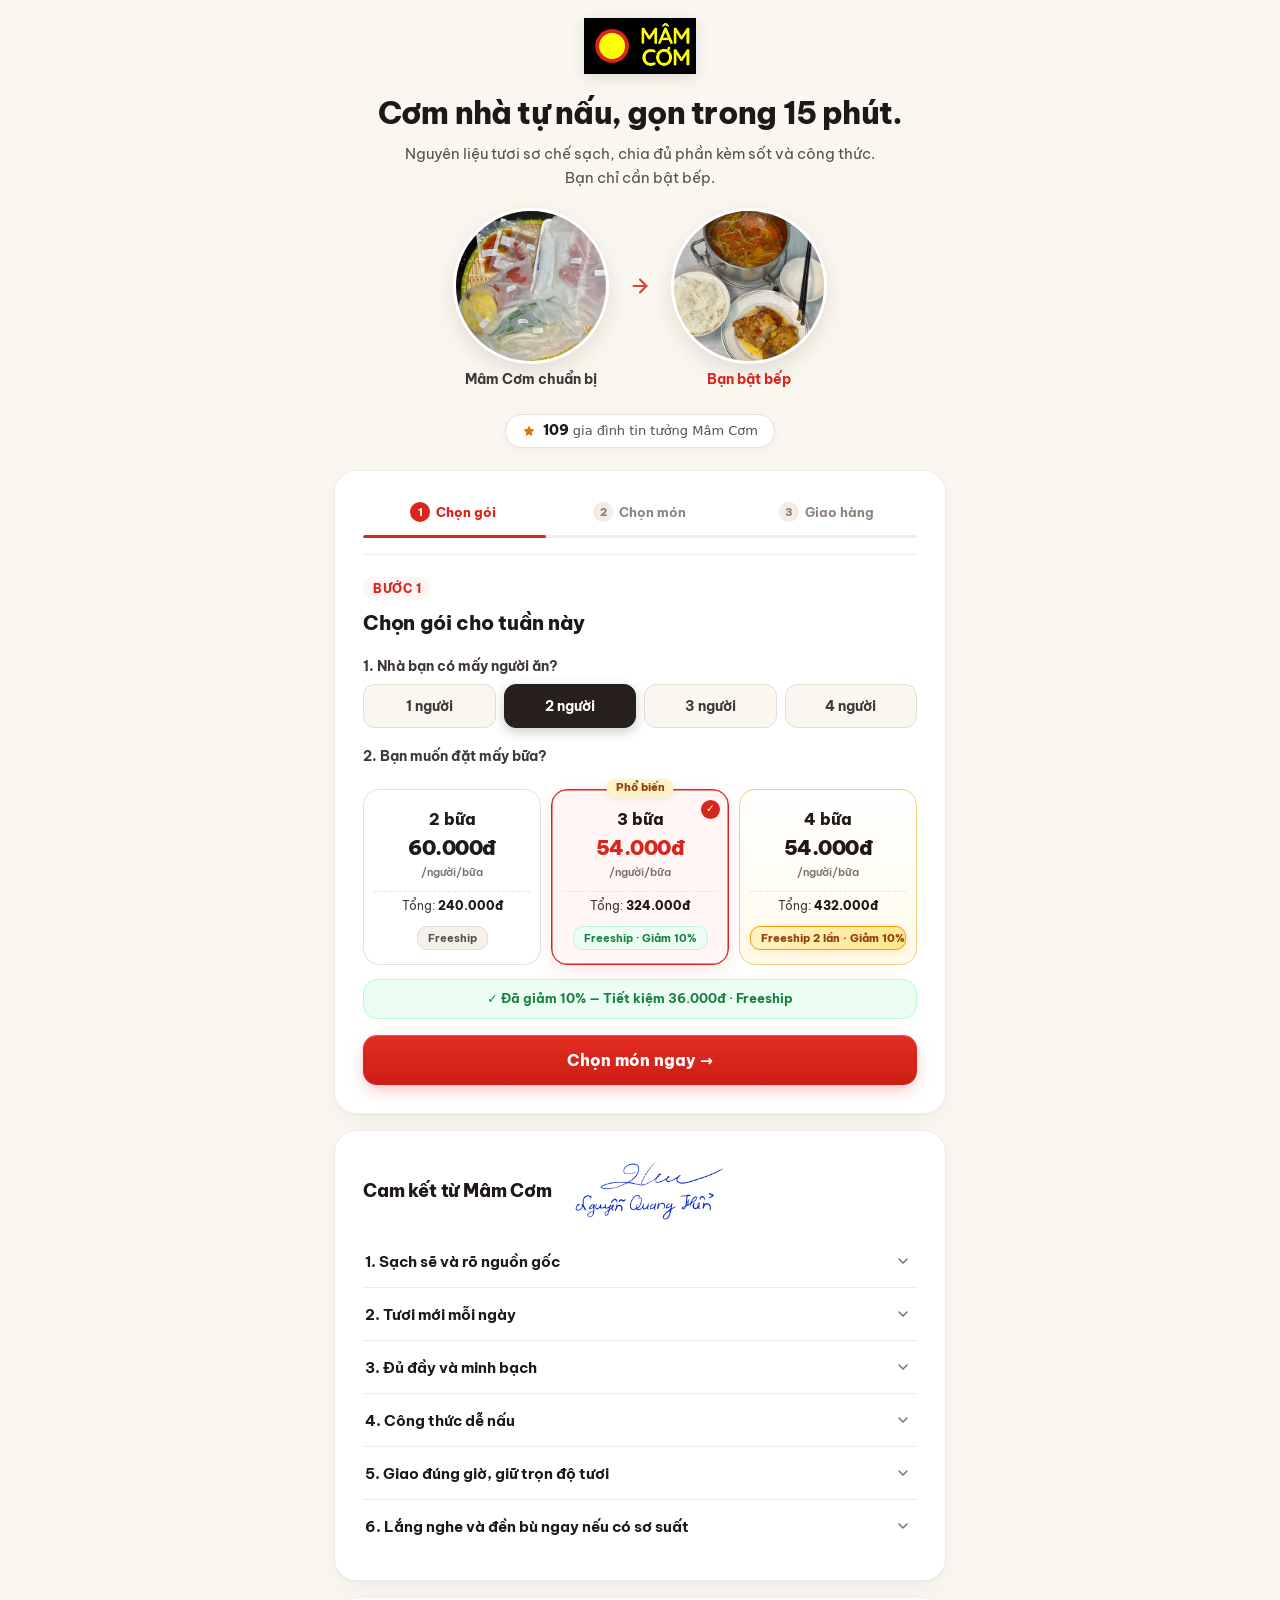
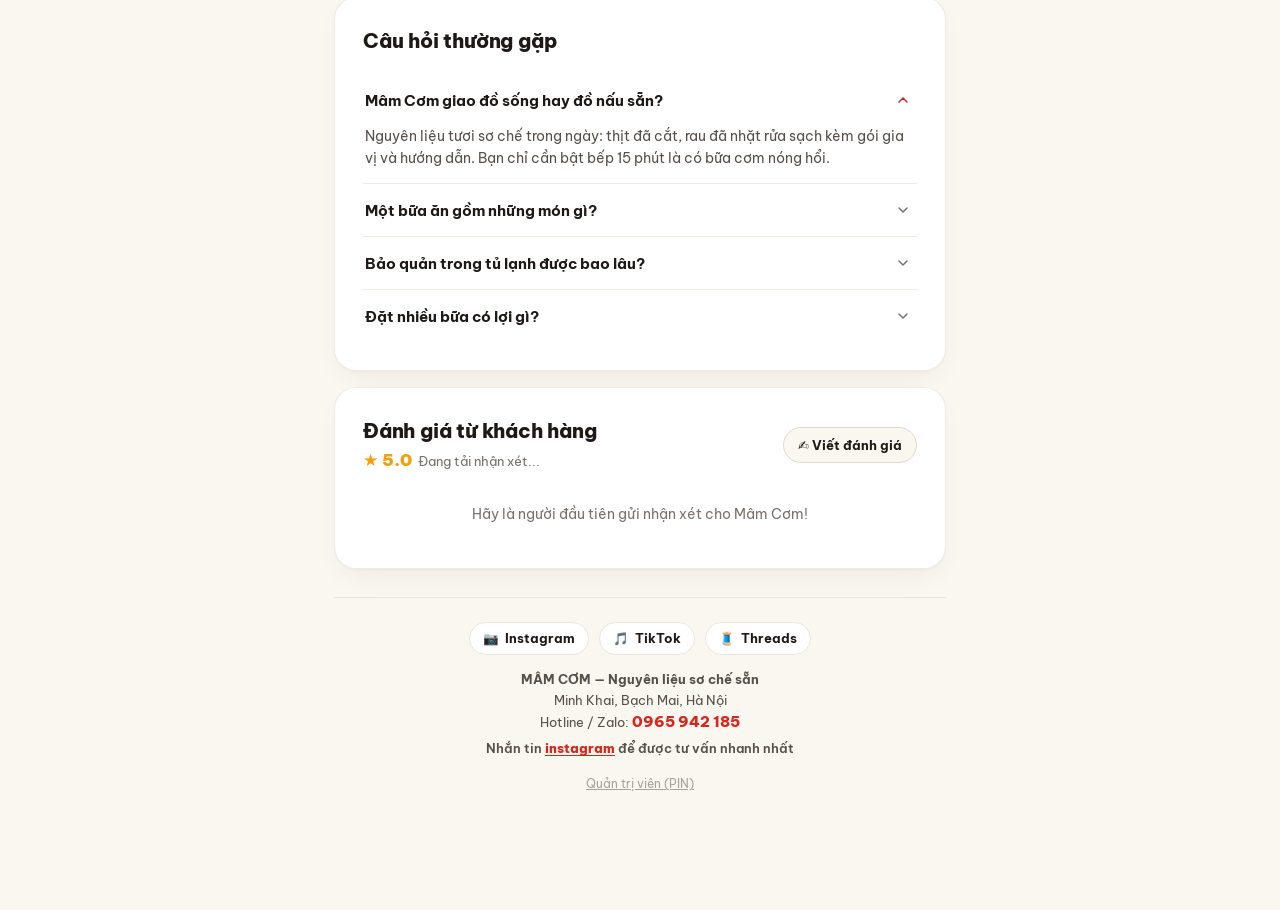
==== commit 52e378fd: "Polish Step 1 alignment, upsell copy, dish names & required name validation" ====
--- a/index.html
+++ b/index.html
@@ -751,7 +751,7 @@
     display: grid;
     grid-template-columns: repeat(3, 1fr);
     gap: 7px;
-    padding-top: 2px;
+    padding-top: 14px;
     align-items: stretch;
   }
   @media (min-width: 520px) {
@@ -764,7 +764,7 @@
     border: 1.5px solid #E8DFD5;
     border-radius: 16px;
     background: #FFFFFF;
-    padding: 24px 4px 11px;
+    padding: 20px 4px 11px;
     cursor: pointer;
     transition: all 0.18s cubic-bezier(0.22, 1, 0.36, 1);
     display: flex;
@@ -786,7 +786,7 @@
   }
   @media (min-width: 520px) {
     .pkg-card {
-      padding: 14px 10px 14px;
+      padding: 20px 10px 14px;
       gap: 5px;
     }
   }
@@ -799,20 +799,20 @@
   }
   .pkg-card.is-active,
   .pkg-card.is-selected {
-    border: 2px solid var(--brand-red);
+    border: 1.5px solid var(--brand-red);
     background: var(--brand-red-tint);
-    box-shadow: 0 6px 18px rgba(217, 38, 28, 0.10);
+    box-shadow: inset 0 0 0 0.5px var(--brand-red), 0 6px 18px rgba(217, 38, 28, 0.10);
   }
   .pkg-check {
     position: absolute;
-    top: 5px;
+    top: 10px;
     right: 5px;
-    width: 17px;
-    height: 17px;
+    width: 16px;
+    height: 16px;
     border-radius: 50%;
     background: var(--brand-red);
     color: #FFFFFF;
-    font-size: 9.5px;
+    font-size: 9px;
     font-weight: 900;
     display: flex;
     align-items: center;
@@ -825,40 +825,37 @@
   @media (min-width: 520px) {
     .pkg-check {
       top: 10px;
-      right: 10px;
-      width: 20px;
-      height: 20px;
-      font-size: 11px;
+      right: 8px;
+      width: 19px;
+      height: 19px;
+      font-size: 10.5px;
     }
   }
   .pkg-card.is-selected .pkg-check {
     opacity: 1;
     transform: scale(1);
   }
-  .pkg-rec-slot {
-    height: 22px;
-    margin-bottom: 4px;
-    display: flex;
-    align-items: center;
-    justify-content: center;
-    width: 100%;
-    flex-shrink: 0;
-  }
   .pkg-rec-badge {
+    position: absolute;
+    top: -11px;
+    left: 50%;
+    transform: translateX(-50%);
+    z-index: 2;
     display: inline-flex;
     align-items: center;
     justify-content: center;
     white-space: nowrap;
     font-size: 9.5px;
     font-weight: 800;
-    padding: 2px 6px;
+    padding: 2px 7px;
     border-radius: 99px;
-    line-height: 1.2;
+    line-height: 1.25;
+    box-shadow: 0 2px 6px rgba(31, 26, 23, 0.08);
   }
   @media (min-width: 520px) {
     .pkg-rec-badge {
       font-size: 10.5px;
-      padding: 2px 8px;
+      padding: 2.5px 9px;
     }
   }
   .pkg-rec-badge--pop {
@@ -1472,6 +1469,10 @@
     font-size: 13px;
     font-weight: 700;
     color: #3F3834;
+  }
+  .req-star {
+    color: var(--brand-red);
+    font-weight: 800;
   }
   .form-input {
     height: 46px;
@@ -4330,7 +4331,6 @@
           <!-- Thanh phản hồi mở khóa giảm 10% render động -->
         </div>
         <button type="button" class="btn-wizard-next" id="btnStep1Next">Chọn món ngay →</button>
-        <p class="micro-trust-line">✓ Sơ chế sạch trong ngày · ✓ Không đụng dao thớt · ✓ Đổi trả nếu chưa tươi</p>
         </section>
 
         <!-- BƯỚC 2: CHỌN MÓN -->
@@ -4395,8 +4395,8 @@
         </div>
 
         <div class="form-group">
-          <label class="form-label" for="cName">Họ tên của bạn</label>
-          <input type="text" class="form-input" id="cName" placeholder="Ví dụ: Nguyễn Văn A" autocomplete="name" />
+          <label class="form-label" for="cName">Họ tên của bạn <span class="req-star">*</span></label>
+          <input type="text" class="form-input" id="cName" placeholder="Ví dụ: Nguyễn Văn A" autocomplete="name" required />
         </div>
 
         <div class="form-group">
@@ -4974,7 +4974,7 @@
           </div>
           <div>
             <label class="set__label" for="admDishName">Tên mâm cơm *</label>
-            <input type="text" class="adm-input" id="admDishName" maxlength="80" placeholder="VD: Thịt rang cháy cạnh và Canh rau muống" />
+            <input type="text" class="adm-input" id="admDishName" maxlength="80" placeholder="VD: Thịt rang cháy cạnh & Canh rau muống dầm sấu" />
           </div>
           <div>
             <label class="set__label" for="admDishDesc">Mô tả chi tiết (hiện khi khách bấm kính lúp)</label>
@@ -5221,7 +5221,7 @@
   /* ================= DEFAULT DISHES (SYNCHRONOUS GUARANTEE) ================= */
   var DEFAULT_DISHES = [
     {
-      name: "Thịt rang cháy cạnh và Canh rau muống",
+      name: "Thịt rang cháy cạnh & Canh rau muống dầm sấu",
       emoji: "🥩",
       img: "https://sdlpldhldyyytkbpujdk.supabase.co/storage/v1/object/public/dish-images/mamdish-1794073329197-nw762z.jpg",
       description: "Thịt ba chỉ cháy cạnh đậm đà ăn kèm canh rau muống luộc dầm sấu mát lành.",
@@ -5241,7 +5241,7 @@
       categories: "Cơm nhà [tag: #DA241C, txt: #FFFFFF, sub: #E65100]"
     },
     {
-      name: "Thịt viên sốt mắm tỏi và Canh bắp cải luộc",
+      name: "Thịt viên sốt mắm tỏi & Canh bắp cải luộc",
       emoji: "🧆",
       img: "https://sdlpldhldyyytkbpujdk.supabase.co/storage/v1/object/public/dish-images/mamdish-1794240252114-qg6vze.jpg",
       description: "Thịt viên mềm thơm sốt mắm tỏi đưa cơm, kèm canh bắp cải luộc chấm trứng.",
@@ -5251,7 +5251,7 @@
       categories: "Cơm nhà [tag: #DA241C, txt: #FFFFFF, sub: #E65100]"
     },
     {
-      name: "Gà chiên mắm và Canh chua thịt băm",
+      name: "Gà chiên mắm & Canh chua thịt băm",
       emoji: "🍗",
       img: "https://sdlpldhldyyytkbpujdk.supabase.co/storage/v1/object/public/dish-images/mamdish-1794364492859-apg1rw.jpg",
       description: "Thịt gà giòn thơm ngấm vị nước mắm tỏi ớt, canh chua thịt băm giải nhiệt.",
@@ -5261,7 +5261,7 @@
       categories: "Cơm nhà [tag: #DA241C, txt: #FFFFFF, sub: #E65100]"
     },
     {
-      name: "Gà xào nấm và Canh cải cúc thịt băm",
+      name: "Gà xào nấm & Canh cải cúc thịt băm",
       emoji: "🍄",
       img: "https://sdlpldhldyyytkbpujdk.supabase.co/storage/v1/object/public/dish-images/mamdish-1794364513985-c27uef.jpg",
       description: "Gà đùi mềm xào nấm hương tươi giòn ngọt, canh cải cúc thịt băm ấm bụng.",
@@ -5271,7 +5271,7 @@
       categories: "Cơm nhà [tag: #DA241C, txt: #FFFFFF, sub: #E65100]"
     },
     {
-      name: "Gà om nấm và Rau muống xào tỏi",
+      name: "Gà om nấm & Rau muống xào tỏi",
       emoji: "🍲",
       img: "https://sdlpldhldyyytkbpujdk.supabase.co/storage/v1/object/public/dish-images/mamdish-1794073558814-20pe0x.jpg",
       description: "Gà hầm nấm đậm đà mềm mọng, kết hợp rau muống xào tỏi giòn xanh chuẩn vị cơm mẹ nấu.",
@@ -5935,15 +5935,14 @@
     [2, 3, 4].forEach(function(m) {
       var p = computePricing(appState.people, m);
       var isActive = (m === appState.meals);
-      var recSlotHtml = '<div class="pkg-rec-slot">';
+      var recBadgeHtml = "";
       if (m === recMeals) {
         if (m === 4) {
-          recSlotHtml += '<span class="pkg-rec-badge pkg-rec-badge--fam">Phù hợp gia đình</span>';
+          recBadgeHtml = '<span class="pkg-rec-badge pkg-rec-badge--fam">Phù hợp gia đình</span>';
         } else {
-          recSlotHtml += '<span class="pkg-rec-badge pkg-rec-badge--pop">Phổ biến</span>';
+          recBadgeHtml = '<span class="pkg-rec-badge pkg-rec-badge--pop">Phổ biến</span>';
         }
       }
-      recSlotHtml += '</div>';
 
       var unitHtml = (appState.people === 1) ? "/bữa" : "/người/bữa";
 
@@ -5958,7 +5957,7 @@
 
       html += '<div class="pkg-card ' + (isActive ? 'is-active is-selected' : '') + '" data-meals="' + m + '">';
       html += '  <span class="pkg-check" aria-hidden="true">✓</span>';
-      html += '  ' + recSlotHtml;
+      if (recBadgeHtml) html += '  ' + recBadgeHtml;
       html += '  <div class="pkg-title">' + m + ' bữa</div>';
       html += '  <div class="pkg-price' + ((shouldPopPriceThisRender && isActive) ? ' is-price-pop' : '') + '">' + formatVND(p.perPerson) + '</div>';
       html += '  <div class="pkg-unit">' + unitHtml + '</div>';
@@ -5975,7 +5974,7 @@
         var p3 = computePricing(appState.people, 3);
         rewardBanner.className = "upsell-banner is-nudge";
         rewardBanner.innerHTML =
-          '<span class="upsell-text">💡 Chọn 3 bữa để ' + (p3.discountPct > 0 ? ('giảm ' + p3.discountPct + '% (tiết kiệm thêm <strong class="upsell-save">' + formatVND(p3.save) + '</strong>)') : 'nhận ưu đãi') + '</span>' +
+          '<span class="upsell-text">💡 Chọn 3 bữa để ' + (p3.discountPct > 0 ? ('giảm ' + p3.discountPct + '% (Tiết kiệm <strong class="upsell-save">' + formatVND(p3.save) + '</strong>)') : 'nhận ưu đãi') + '</span>' +
           '<button type="button" class="btn-upgrade-3meals" id="btnUpgradeTo3">Chọn 3 bữa</button>';
       } else {
         rewardBanner.className = "upsell-banner pkg-reward-banner is-unlocked";
@@ -6926,6 +6925,16 @@
       showToast(msg);
     }
 
+    var nameInput = document.getElementById("cName");
+    var customerName = nameInput ? nameInput.value.trim() : "";
+    if (!customerName) {
+      flagInputError(nameInput, "Vui lòng nhập họ tên của bạn!");
+      return;
+    } else if (nameInput) {
+      nameInput.value = customerName;
+      nameInput.classList.remove("is-error", "is-shake");
+    }
+
     var phoneInput = document.getElementById("cPhone");
     var rawPhone = phoneInput ? phoneInput.value : "";
     var phone = normalizeVNPhone(rawPhone);
@@ -6974,8 +6983,7 @@
 
     appState.phone = phone;
     appState.address = addr;
-    var nameInput = document.getElementById("cName");
-    appState.name = nameInput ? nameInput.value.trim() : "";
+    appState.name = customerName;
     var noteInput = document.getElementById("cNote");
     appState.note = noteInput ? noteInput.value.trim() : "";
     saveDraft();
@@ -8219,7 +8227,7 @@
           DISHES = remoteDishes.map(function(d) {
             var m = getDishMeta(d);
             return {
-              name: d.name || "",
+              name: typeof normalizeLegacyDishName === "function" ? normalizeLegacyDishName(d.name) : (d.name || ""),
               emoji: d.emoji || "🍽️",
               img: d.img || "",
               description: d.description || "",
@@ -8422,6 +8430,17 @@
       };
     });
   }
+  function normalizeLegacyDishName(name){
+    var s = String(name || "").trim();
+    var map = {
+      "Thịt rang cháy cạnh và Canh rau muống": "Thịt rang cháy cạnh & Canh rau muống dầm sấu",
+      "Thịt viên sốt mắm tỏi và Canh bắp cải luộc": "Thịt viên sốt mắm tỏi & Canh bắp cải luộc",
+      "Gà chiên mắm và Canh chua thịt băm": "Gà chiên mắm & Canh chua thịt băm",
+      "Gà xào nấm và Canh cải cúc thịt băm": "Gà xào nấm & Canh cải cúc thịt băm",
+      "Gà om nấm và Rau muống xào tỏi": "Gà om nấm & Rau muống xào tỏi"
+    };
+    return map[s] || s;
+  }
   function loadMenu(){
     try{
       var raw = localStorage.getItem(STORAGE_KEY);
@@ -8432,7 +8451,7 @@
           return parsed.map(function(d){
             var m = getDishMeta(d);
             return {
-              name: d.name.trim(),
+              name: normalizeLegacyDishName(d.name),
               emoji: String(d.emoji || "🍽️").slice(0, 8),
               img: String(d.img || "").trim(),
               description: String(d.description || "").trim().slice(0, 200),
@@ -8469,7 +8488,7 @@
           var cur = DISHES[i] || {};
           var imgVal = String(cur.img || "").indexOf("data:") === 0 ? cur.img : (d.img || "");
           return {
-            name: d.name || "",
+            name: normalizeLegacyDishName(d.name),
             emoji: d.emoji || "🍽️",
             img: imgVal,
             description: d.description || "",
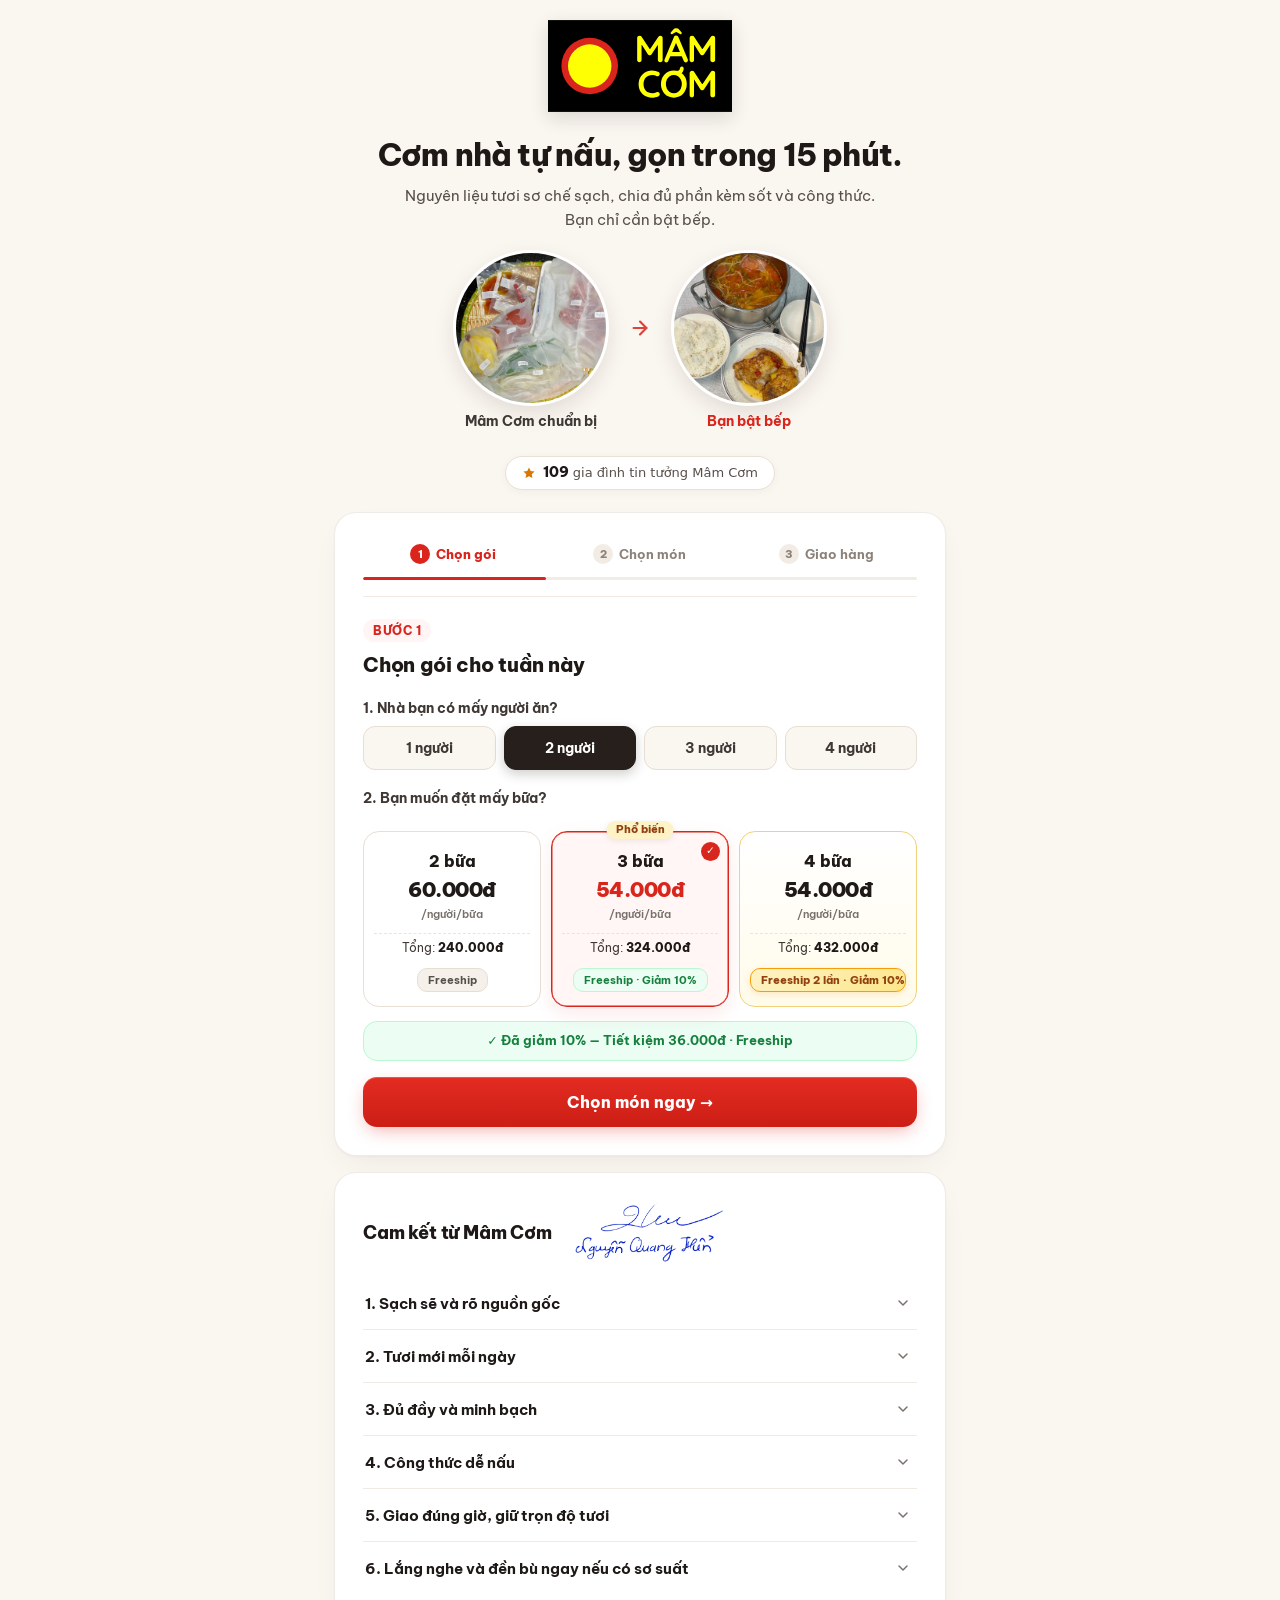
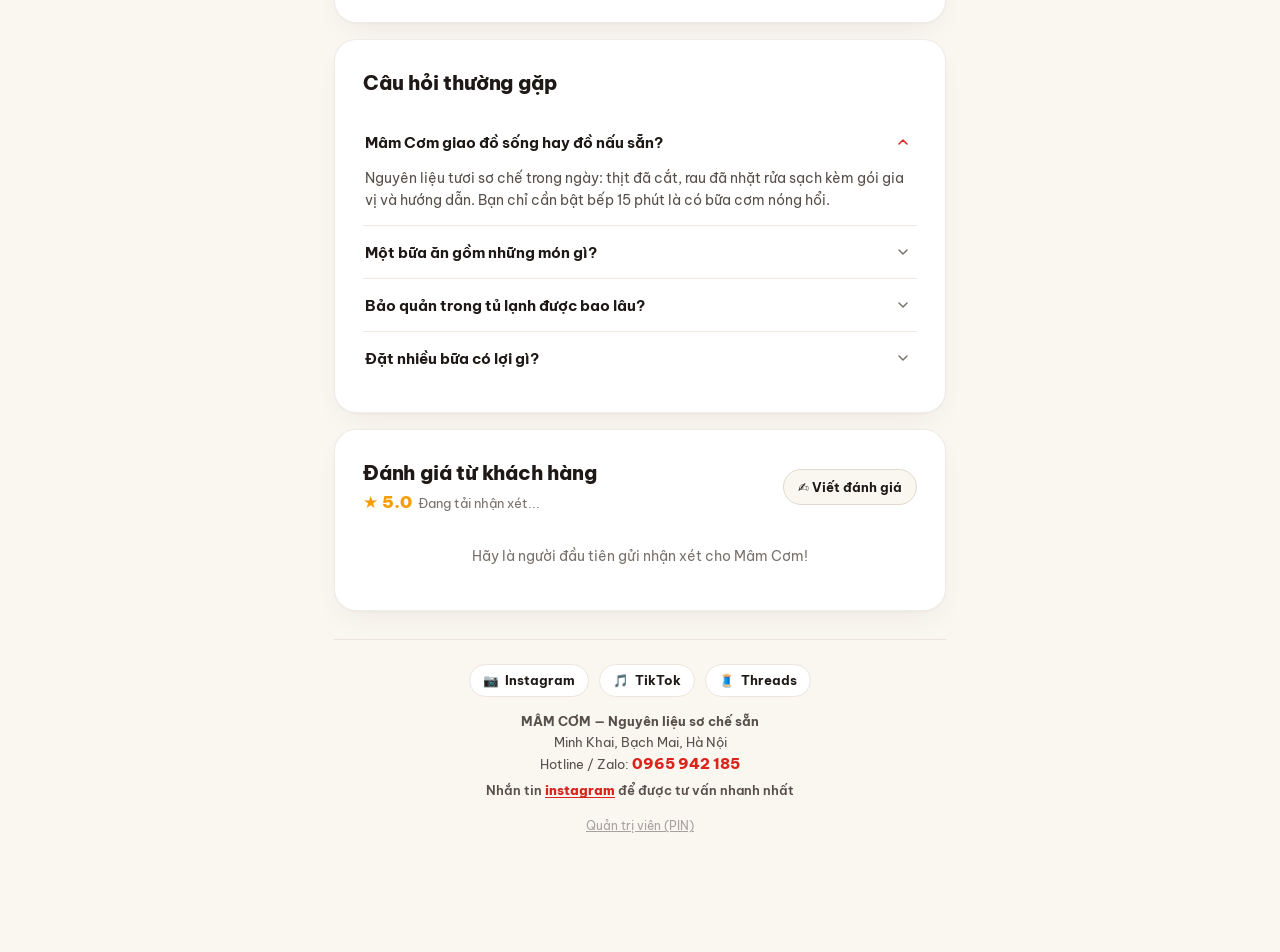
==== commit a7cb1e31: "fix(logo): replace navbar and splash logos with crisp PDF vector SVG and scale up" ====
--- a/index.html
+++ b/index.html
@@ -237,23 +237,27 @@
   .top-nav {
     max-width: 640px;
     margin: 0 auto;
-    padding: 18px 16px 10px;
+    padding: 14px 16px 12px;
     display: flex;
     align-items: center;
     justify-content: center;
   }
   .top-nav .brand-logo-img {
-    height: 48px !important;
+    height: 76px !important;
     width: auto;
+    aspect-ratio: 822.28 / 412.5;
     object-fit: contain;
     border-radius: 0 !important;
     margin: 0 !important;
     display: block;
-    box-shadow: 0 4px 14px rgba(30, 25, 23, 0.12);
+    box-shadow: 0 6px 18px rgba(30, 25, 23, 0.14);
   }
   @media (min-width: 600px) {
+    .top-nav {
+      padding: 20px 16px 14px;
+    }
     .top-nav .brand-logo-img {
-      height: 56px !important;
+      height: 92px !important;
       border-radius: 0 !important;
     }
   }
@@ -4152,13 +4156,12 @@
     transition: opacity 0.2s ease;
   }
   .splash__logo-box {
-    width: 196px;
-    max-width: 58vw;
-    aspect-ratio: 1636 / 818;
+    width: clamp(230px, 64vw, 280px);
+    aspect-ratio: 822.28 / 412.50;
     border-radius: 0 !important;
     box-shadow: 0 14px 36px rgba(30, 25, 23, 0.16);
     overflow: hidden;
-    background: #0B0A0A;
+    background: #000000;
   }
   .splash__svg {
     display: block;
@@ -4185,20 +4188,16 @@
 <!-- MÀN HÌNH LOADING LOGO MÂM CƠM -->
 <div class="splash" id="splash" role="status" aria-live="polite" aria-label="Đang chuẩn bị Mâm Cơm">
   <div class="splash__logo-box" id="splashLogoBox">
-    <svg class="splash__svg" viewBox="0 0 1636 818" width="100%" height="100%" xmlns="http://www.w3.org/2000/svg">
-      <defs>
-        <clipPath id="splashTextClip">
-          <rect x="750" y="0" width="886" height="818" />
-        </clipPath>
-      </defs>
-      <rect width="1636" height="818" rx="0" fill="#0B0A0A" />
-      <circle cx="410" cy="408" r="188" fill="#FFFF55" />
-      <circle cx="410" cy="408" r="217" fill="none" stroke="rgba(218, 36, 28, 0.18)" stroke-width="58" />
-      <circle id="splashRedRing" cx="410" cy="408" r="217" fill="none" stroke="#DA241C" stroke-width="58"
-        stroke-linecap="round" stroke-dasharray="1363.5" stroke-dashoffset="1363.5"
-        transform="rotate(-90 410 408)" />
-      <g id="splashTextGroup" clip-path="url(#splashTextClip)">
-        <image id="splashWordImg" href="[data-uri]" x="0" y="0" width="1636" height="818" />
+    <svg class="splash__svg" viewBox="0 0 822.28 412.50" width="100%" height="100%" xmlns="http://www.w3.org/2000/svg">
+      <rect width="822.28" height="412.50" rx="0" fill="#000000" />
+      <circle cx="186.39" cy="206.25" r="113.93" fill="none" stroke="rgba(218, 36, 28, 0.18)" stroke-width="25.15" />
+      <circle id="splashRedRing" cx="186.39" cy="206.25" r="113.93" fill="none" stroke="#DA241C" stroke-width="25.15"
+        stroke-linecap="round" stroke-dasharray="715.85" stroke-dashoffset="715.85"
+        transform="rotate(-90 186.39 206.25)" />
+      <circle cx="186.39" cy="206.25" r="101.35" fill="#CE2626" />
+      <circle cx="186.39" cy="206.25" r="97.13" fill="#FFFF04" />
+      <g id="splashTextGroup">
+        <path id="splashWordPath" fill="#FFFF04" d="M409.17 69.84Q411.56 69.84 414.2 71.12Q416.83 72.4 418.2 74.44L459.56 138.11L451.05 137.77L493.44 74.44Q496.67 69.84 501.78 69.84Q505.86 69.84 509.1 72.74Q512.33 75.63 512.33 80.23L512.33 178.79Q512.33 183.22 509.44 186.2Q506.55 189.18 501.78 189.18Q497.01 189.18 494.03 186.2Q491.05 183.22 491.05 178.79L491.05 98.61L497.69 100.15L462.97 153.09Q461.43 154.96 459.14 156.32Q456.84 157.68 454.45 157.51Q452.24 157.68 449.94 156.32Q447.65 154.96 446.11 153.09L413.6 101.68L418.03 92.66L418.03 178.79Q418.03 183.22 415.3 186.2Q412.58 189.18 408.15 189.18Q403.9 189.18 401.17 186.2Q398.45 183.22 398.45 178.79L398.45 80.23Q398.45 75.97 401.6 72.91Q404.75 69.84 409.17 69.84Z M574.78 96.74L538.01 183.22Q536.82 186.45 534.35 188.24Q531.89 190.03 528.99 190.03Q524.4 190.03 522.18 187.47Q519.97 184.92 519.97 181.18Q519.97 179.64 520.48 177.94L562.87 76.14Q564.23 72.74 567.04 70.87Q569.85 68.99 573.08 69.33Q576.15 69.33 578.78 71.12Q581.42 72.91 582.61 76.14L624.49 175.9Q625.34 178.11 625.34 179.98Q625.34 184.58 622.36 187.3Q619.38 190.03 615.81 190.03Q612.75 190.03 610.28 188.16Q607.81 186.28 606.45 183.05L569.85 97.76ZM543.29 162.45L552.65 142.87L598.62 142.87L601.85 162.45ZM576.15 51.12L561.85 59.46Q558.95 61.16 556.91 62.18Q554.87 63.21 553.16 63.21Q550.95 63.21 549.42 61.84Q547.89 60.48 547.89 58.95Q547.89 57.59 548.4 56.57Q548.91 55.55 550.44 53.84L561.17 41.59Q563.38 39.2 565.76 37.93Q568.15 36.65 571.55 36.65L574.27 36.65Q577.68 36.65 580.06 37.93Q582.44 39.2 584.66 41.59L595.38 53.84Q596.91 55.55 597.43 56.57Q597.94 57.59 597.94 58.95Q597.94 60.48 596.49 61.84Q595.04 63.21 592.66 63.21Q590.96 63.21 588.91 62.18Q586.87 61.16 583.98 59.46L569.68 51.12Z M643.71 69.84Q646.09 69.84 648.73 71.12Q651.37 72.4 652.73 74.44L694.1 138.11L685.59 137.77L727.97 74.44Q731.21 69.84 736.31 69.84Q740.4 69.84 743.63 72.74Q746.87 75.63 746.87 80.23L746.87 178.79Q746.87 183.22 743.98 186.2Q741.08 189.18 736.31 189.18Q731.55 189.18 728.57 186.2Q725.59 183.22 725.59 178.79L725.59 98.61L732.23 100.15L697.5 153.09Q695.97 154.96 693.67 156.32Q691.37 157.68 688.99 157.51Q686.78 157.68 684.48 156.32Q682.18 154.96 680.65 153.09L648.13 101.68L652.56 92.66L652.56 178.79Q652.56 183.22 649.84 186.2Q647.11 189.18 642.69 189.18Q638.43 189.18 635.71 186.2Q632.98 183.22 632.98 178.79L632.98 80.23Q632.98 75.97 636.13 72.91Q639.28 69.84 643.71 69.84Z M494.11 233.42Q498.54 235.64 499.3 240.4Q500.07 245.17 496.83 249.09Q494.62 252.15 491.13 252.49Q487.64 252.83 484.07 251.13Q479.98 249.26 475.47 248.23Q470.96 247.21 466.02 247.21Q456.83 247.21 449.59 250.11Q442.36 253 437.25 258.36Q432.15 263.73 429.51 271.05Q426.87 278.37 426.87 287.22Q426.87 297.6 429.85 305.26Q432.83 312.92 438.1 318.03Q443.38 323.14 450.53 325.61Q457.68 328.07 466.02 328.07Q470.62 328.07 475.21 327.22Q479.81 326.37 484.07 324.16Q487.64 322.46 491.13 322.97Q494.62 323.48 497 326.54Q500.41 330.8 499.47 335.31Q498.54 339.82 494.28 341.86Q489.85 344.08 485.17 345.52Q480.49 346.97 475.72 347.74Q470.96 348.5 466.02 348.5Q453.77 348.5 442.79 344.59Q431.81 340.67 423.21 333.01Q414.61 325.35 409.67 313.86Q404.74 302.37 404.74 287.22Q404.74 274.11 409.25 263.05Q413.76 251.98 422.02 243.89Q430.27 235.81 441.51 231.3Q452.74 226.79 466.02 226.79Q473.51 226.79 480.66 228.49Q487.81 230.19 494.11 233.42Z M620.23 287.22Q620.23 299.99 615.98 311.05Q611.72 322.12 603.98 330.54Q596.23 338.97 585.59 343.73Q574.95 348.5 562.35 348.5Q549.76 348.5 539.2 343.73Q528.65 338.97 520.9 330.54Q513.16 322.12 508.9 311.05Q504.65 299.99 504.65 287.22Q504.65 274.45 508.9 263.39Q513.16 252.32 520.9 243.89Q528.65 235.47 539.2 230.7Q549.76 225.93 562.35 225.93Q574.95 225.93 585.59 230.7Q596.23 235.47 603.98 243.89Q611.72 252.32 615.98 263.39Q620.23 274.45 620.23 287.22ZM598.1 287.22Q598.1 275.81 593.51 266.53Q588.91 257.26 580.91 251.81Q572.91 246.36 562.35 246.36Q551.8 246.36 543.8 251.81Q535.8 257.26 531.29 266.45Q526.78 275.64 526.78 287.22Q526.78 298.62 531.29 307.9Q535.8 317.18 543.8 322.63Q551.8 328.07 562.35 328.07Q572.91 328.07 580.91 322.63Q588.91 317.18 593.51 307.9Q598.1 298.62 598.1 287.22ZM574.95 245.17L574.95 228.15Q581.59 228.15 585.51 225.59Q589.42 223.04 589.42 217.59Q589.42 214.53 591.63 211.55Q593.85 208.57 598.1 208.57Q602.87 208.57 604.66 211.72Q606.44 214.87 606.44 217.59Q606.44 224.91 603.21 231.21Q599.98 237.51 593.08 241.34Q586.19 245.17 574.95 245.17Z M643.7 227.47Q646.09 227.47 648.72 228.74Q651.36 230.02 652.72 232.06L694.09 295.73L685.58 295.39L727.97 232.06Q731.2 227.47 736.31 227.47Q740.39 227.47 743.63 230.36Q746.86 233.25 746.86 237.85L746.86 336.42Q746.86 340.84 743.97 343.82Q741.07 346.8 736.31 346.8Q731.54 346.8 728.56 343.82Q725.58 340.84 725.58 336.42L725.58 256.24L732.22 257.77L697.5 310.71Q695.96 312.58 693.66 313.94Q691.37 315.31 688.98 315.14Q686.77 315.31 684.47 313.94Q682.17 312.58 680.64 310.71L648.13 259.3L652.55 250.28L652.55 336.42Q652.55 340.84 649.83 343.82Q647.11 346.8 642.68 346.8Q638.42 346.8 635.7 343.82Q632.98 340.84 632.98 336.42L632.98 237.85Q632.98 233.59 636.13 230.53Q639.28 227.47 643.7 227.47Z" />
       </g>
     </svg>
   </div>
@@ -4230,7 +4229,7 @@
 
 <!-- TOP NAVIGATION CĂN GIỮA LOGO -->
 <nav class="top-nav" aria-label="Điều hướng chính">
-  <img class="brand-logo-img" id="brandLogo" src="[data-uri]" alt="MÂM CƠM Logo" />
+  <img class="brand-logo-img" id="brandLogo" src="[data-uri]" width="822" height="413" decoding="sync" fetchpriority="high" alt="MÂM CƠM Logo" />
 </nav>
 
 <!-- OWNER STATUS BAR (Mặc định ẩn hoàn toàn cho tới khi đăng nhập PIN) -->
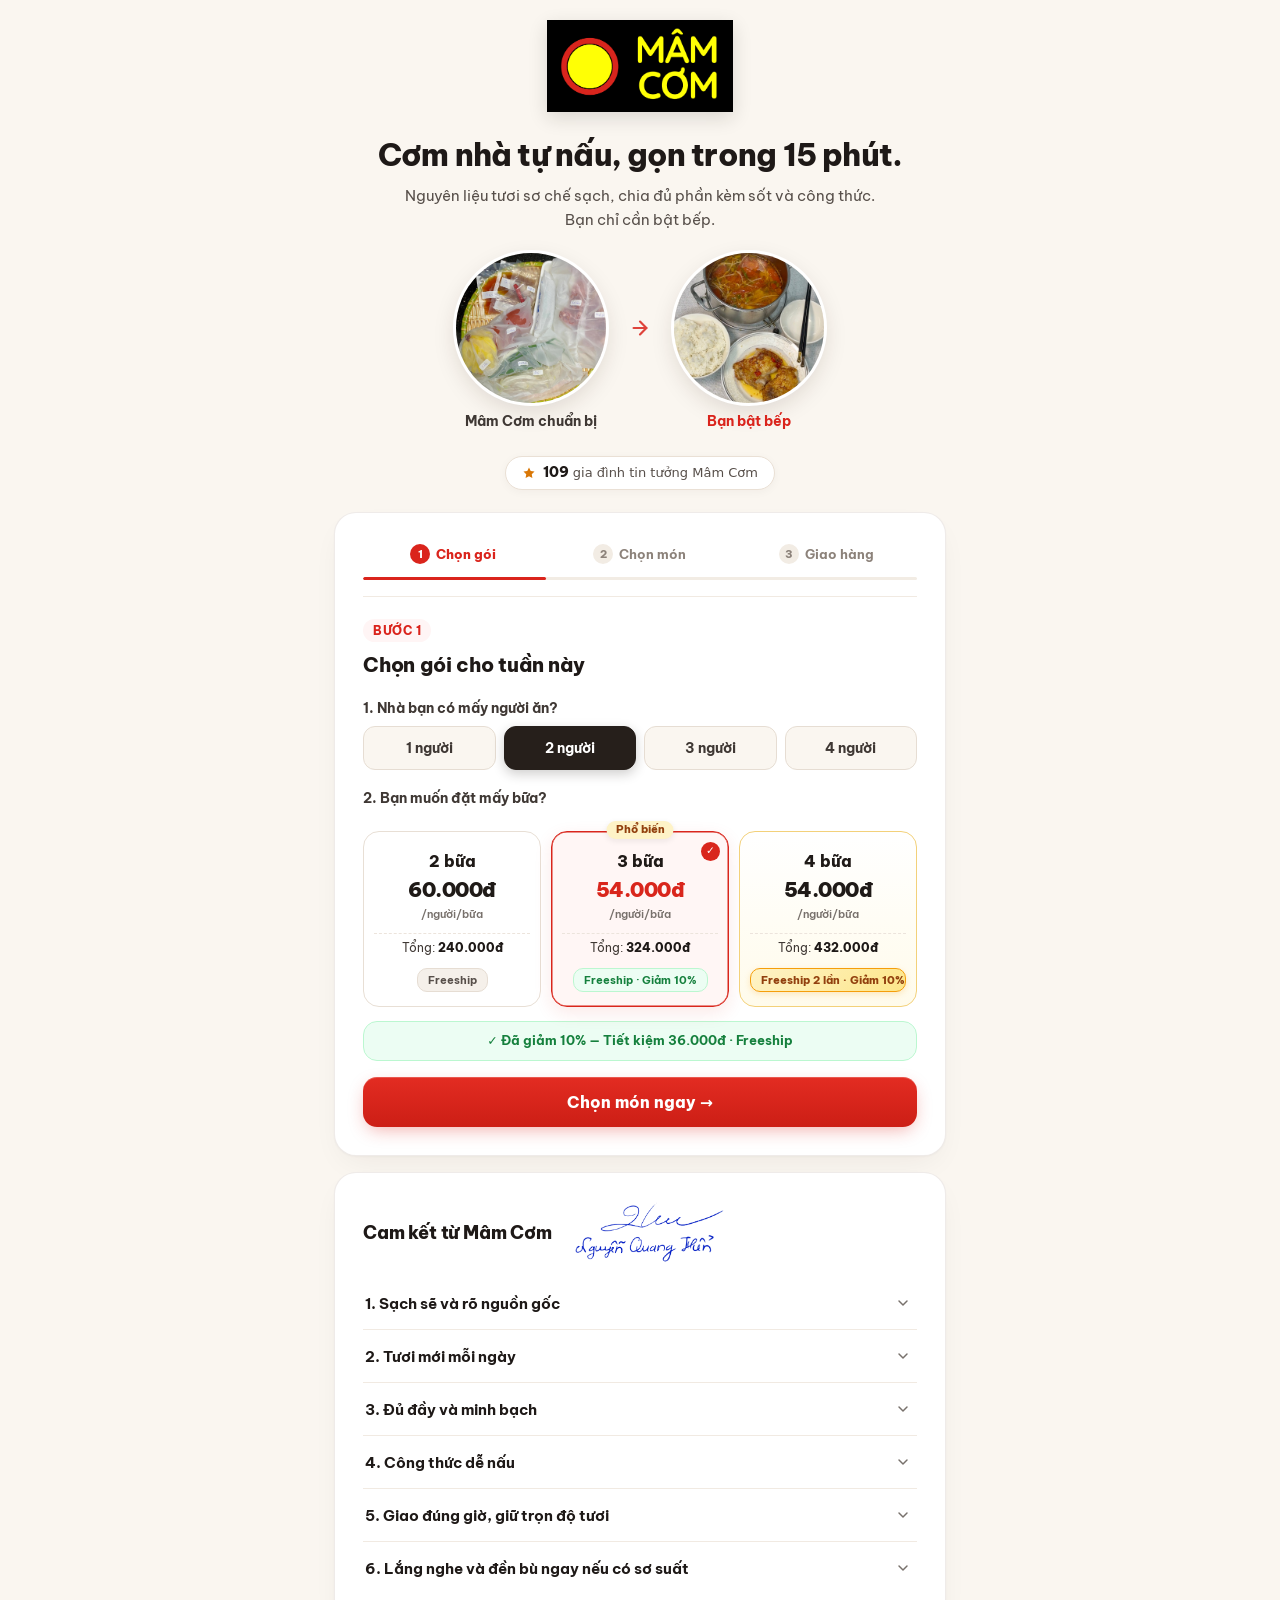
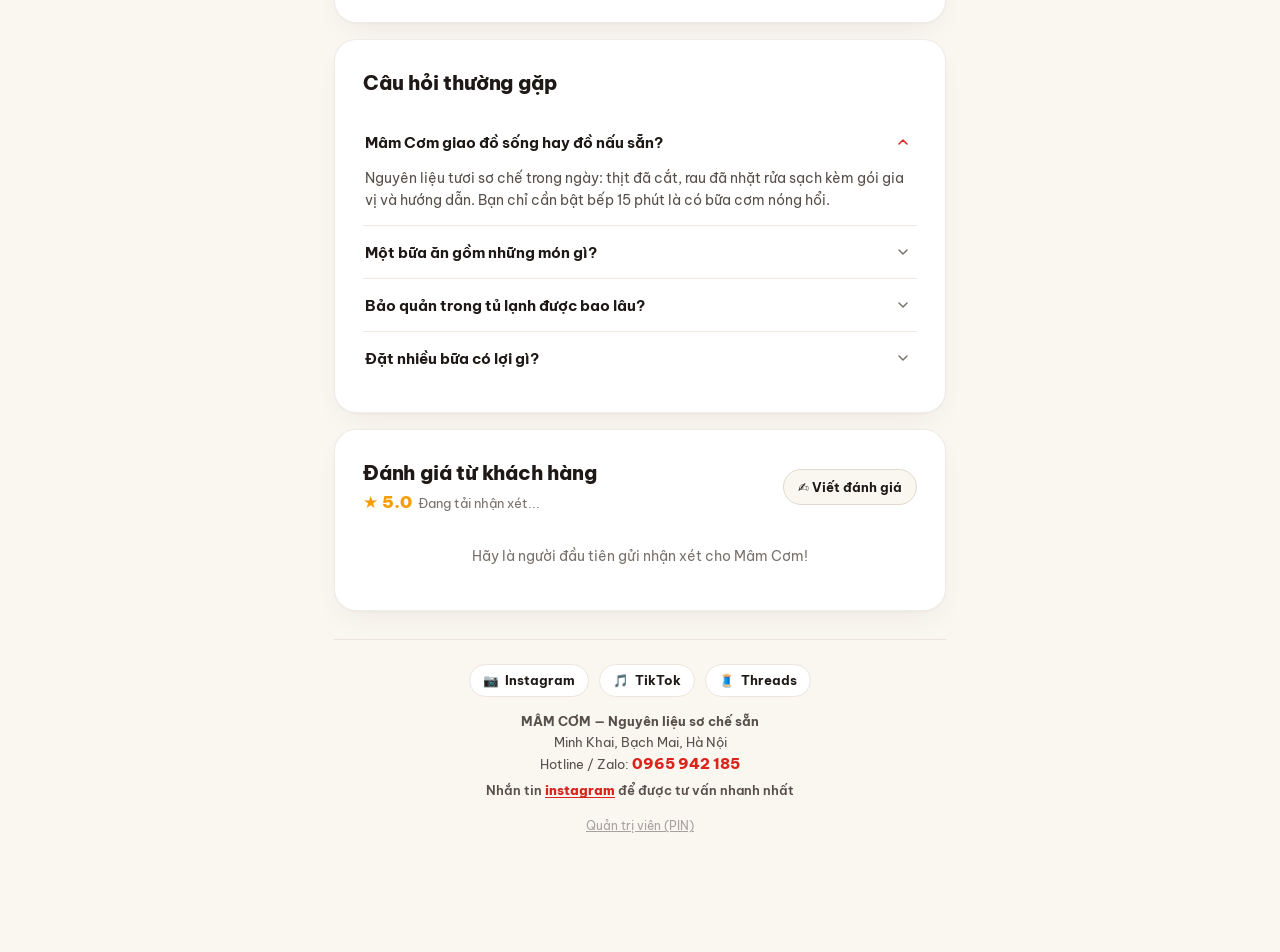
==== commit ace73d5d: "fix(logo): embed exact user-provided 1024x509 PNG logo for header and splash" ====
--- a/index.html
+++ b/index.html
@@ -245,7 +245,7 @@
   .top-nav .brand-logo-img {
     height: 76px !important;
     width: auto;
-    aspect-ratio: 822.28 / 412.5;
+    aspect-ratio: 1024 / 509;
     object-fit: contain;
     border-radius: 0 !important;
     margin: 0 !important;
@@ -4157,7 +4157,7 @@
   }
   .splash__logo-box {
     width: clamp(230px, 64vw, 280px);
-    aspect-ratio: 822.28 / 412.50;
+    aspect-ratio: 1024 / 509;
     border-radius: 0 !important;
     box-shadow: 0 14px 36px rgba(30, 25, 23, 0.16);
     overflow: hidden;
@@ -4188,16 +4188,16 @@
 <!-- MÀN HÌNH LOADING LOGO MÂM CƠM -->
 <div class="splash" id="splash" role="status" aria-live="polite" aria-label="Đang chuẩn bị Mâm Cơm">
   <div class="splash__logo-box" id="splashLogoBox">
-    <svg class="splash__svg" viewBox="0 0 822.28 412.50" width="100%" height="100%" xmlns="http://www.w3.org/2000/svg">
-      <rect width="822.28" height="412.50" rx="0" fill="#000000" />
-      <circle cx="186.39" cy="206.25" r="113.93" fill="none" stroke="rgba(218, 36, 28, 0.18)" stroke-width="25.15" />
-      <circle id="splashRedRing" cx="186.39" cy="206.25" r="113.93" fill="none" stroke="#DA241C" stroke-width="25.15"
-        stroke-linecap="round" stroke-dasharray="715.85" stroke-dashoffset="715.85"
-        transform="rotate(-90 186.39 206.25)" />
-      <circle cx="186.39" cy="206.25" r="101.35" fill="#CE2626" />
-      <circle cx="186.39" cy="206.25" r="97.13" fill="#FFFF04" />
+    <svg class="splash__svg" viewBox="0 0 1024 509" width="100%" height="100%" xmlns="http://www.w3.org/2000/svg">
+      <rect width="1024" height="509" rx="0" fill="#000000" />
+      <circle cx="235" cy="256" r="141.6" fill="none" stroke="rgba(217, 37, 29, 0.18)" stroke-width="31.8" />
+      <circle id="splashRedRing" cx="235" cy="256" r="141.6" fill="none" stroke="#D9251D" stroke-width="31.8"
+        stroke-linecap="round" stroke-dasharray="889.7" stroke-dashoffset="889.7"
+        transform="rotate(-90 235 256)" />
+      <circle cx="235" cy="256" r="125.7" fill="#000000" />
+      <circle cx="235" cy="256" r="120.4" fill="#FFFF05" />
       <g id="splashTextGroup">
-        <path id="splashWordPath" fill="#FFFF04" d="M409.17 69.84Q411.56 69.84 414.2 71.12Q416.83 72.4 418.2 74.44L459.56 138.11L451.05 137.77L493.44 74.44Q496.67 69.84 501.78 69.84Q505.86 69.84 509.1 72.74Q512.33 75.63 512.33 80.23L512.33 178.79Q512.33 183.22 509.44 186.2Q506.55 189.18 501.78 189.18Q497.01 189.18 494.03 186.2Q491.05 183.22 491.05 178.79L491.05 98.61L497.69 100.15L462.97 153.09Q461.43 154.96 459.14 156.32Q456.84 157.68 454.45 157.51Q452.24 157.68 449.94 156.32Q447.65 154.96 446.11 153.09L413.6 101.68L418.03 92.66L418.03 178.79Q418.03 183.22 415.3 186.2Q412.58 189.18 408.15 189.18Q403.9 189.18 401.17 186.2Q398.45 183.22 398.45 178.79L398.45 80.23Q398.45 75.97 401.6 72.91Q404.75 69.84 409.17 69.84Z M574.78 96.74L538.01 183.22Q536.82 186.45 534.35 188.24Q531.89 190.03 528.99 190.03Q524.4 190.03 522.18 187.47Q519.97 184.92 519.97 181.18Q519.97 179.64 520.48 177.94L562.87 76.14Q564.23 72.74 567.04 70.87Q569.85 68.99 573.08 69.33Q576.15 69.33 578.78 71.12Q581.42 72.91 582.61 76.14L624.49 175.9Q625.34 178.11 625.34 179.98Q625.34 184.58 622.36 187.3Q619.38 190.03 615.81 190.03Q612.75 190.03 610.28 188.16Q607.81 186.28 606.45 183.05L569.85 97.76ZM543.29 162.45L552.65 142.87L598.62 142.87L601.85 162.45ZM576.15 51.12L561.85 59.46Q558.95 61.16 556.91 62.18Q554.87 63.21 553.16 63.21Q550.95 63.21 549.42 61.84Q547.89 60.48 547.89 58.95Q547.89 57.59 548.4 56.57Q548.91 55.55 550.44 53.84L561.17 41.59Q563.38 39.2 565.76 37.93Q568.15 36.65 571.55 36.65L574.27 36.65Q577.68 36.65 580.06 37.93Q582.44 39.2 584.66 41.59L595.38 53.84Q596.91 55.55 597.43 56.57Q597.94 57.59 597.94 58.95Q597.94 60.48 596.49 61.84Q595.04 63.21 592.66 63.21Q590.96 63.21 588.91 62.18Q586.87 61.16 583.98 59.46L569.68 51.12Z M643.71 69.84Q646.09 69.84 648.73 71.12Q651.37 72.4 652.73 74.44L694.1 138.11L685.59 137.77L727.97 74.44Q731.21 69.84 736.31 69.84Q740.4 69.84 743.63 72.74Q746.87 75.63 746.87 80.23L746.87 178.79Q746.87 183.22 743.98 186.2Q741.08 189.18 736.31 189.18Q731.55 189.18 728.57 186.2Q725.59 183.22 725.59 178.79L725.59 98.61L732.23 100.15L697.5 153.09Q695.97 154.96 693.67 156.32Q691.37 157.68 688.99 157.51Q686.78 157.68 684.48 156.32Q682.18 154.96 680.65 153.09L648.13 101.68L652.56 92.66L652.56 178.79Q652.56 183.22 649.84 186.2Q647.11 189.18 642.69 189.18Q638.43 189.18 635.71 186.2Q632.98 183.22 632.98 178.79L632.98 80.23Q632.98 75.97 636.13 72.91Q639.28 69.84 643.71 69.84Z M494.11 233.42Q498.54 235.64 499.3 240.4Q500.07 245.17 496.83 249.09Q494.62 252.15 491.13 252.49Q487.64 252.83 484.07 251.13Q479.98 249.26 475.47 248.23Q470.96 247.21 466.02 247.21Q456.83 247.21 449.59 250.11Q442.36 253 437.25 258.36Q432.15 263.73 429.51 271.05Q426.87 278.37 426.87 287.22Q426.87 297.6 429.85 305.26Q432.83 312.92 438.1 318.03Q443.38 323.14 450.53 325.61Q457.68 328.07 466.02 328.07Q470.62 328.07 475.21 327.22Q479.81 326.37 484.07 324.16Q487.64 322.46 491.13 322.97Q494.62 323.48 497 326.54Q500.41 330.8 499.47 335.31Q498.54 339.82 494.28 341.86Q489.85 344.08 485.17 345.52Q480.49 346.97 475.72 347.74Q470.96 348.5 466.02 348.5Q453.77 348.5 442.79 344.59Q431.81 340.67 423.21 333.01Q414.61 325.35 409.67 313.86Q404.74 302.37 404.74 287.22Q404.74 274.11 409.25 263.05Q413.76 251.98 422.02 243.89Q430.27 235.81 441.51 231.3Q452.74 226.79 466.02 226.79Q473.51 226.79 480.66 228.49Q487.81 230.19 494.11 233.42Z M620.23 287.22Q620.23 299.99 615.98 311.05Q611.72 322.12 603.98 330.54Q596.23 338.97 585.59 343.73Q574.95 348.5 562.35 348.5Q549.76 348.5 539.2 343.73Q528.65 338.97 520.9 330.54Q513.16 322.12 508.9 311.05Q504.65 299.99 504.65 287.22Q504.65 274.45 508.9 263.39Q513.16 252.32 520.9 243.89Q528.65 235.47 539.2 230.7Q549.76 225.93 562.35 225.93Q574.95 225.93 585.59 230.7Q596.23 235.47 603.98 243.89Q611.72 252.32 615.98 263.39Q620.23 274.45 620.23 287.22ZM598.1 287.22Q598.1 275.81 593.51 266.53Q588.91 257.26 580.91 251.81Q572.91 246.36 562.35 246.36Q551.8 246.36 543.8 251.81Q535.8 257.26 531.29 266.45Q526.78 275.64 526.78 287.22Q526.78 298.62 531.29 307.9Q535.8 317.18 543.8 322.63Q551.8 328.07 562.35 328.07Q572.91 328.07 580.91 322.63Q588.91 317.18 593.51 307.9Q598.1 298.62 598.1 287.22ZM574.95 245.17L574.95 228.15Q581.59 228.15 585.51 225.59Q589.42 223.04 589.42 217.59Q589.42 214.53 591.63 211.55Q593.85 208.57 598.1 208.57Q602.87 208.57 604.66 211.72Q606.44 214.87 606.44 217.59Q606.44 224.91 603.21 231.21Q599.98 237.51 593.08 241.34Q586.19 245.17 574.95 245.17Z M643.7 227.47Q646.09 227.47 648.72 228.74Q651.36 230.02 652.72 232.06L694.09 295.73L685.58 295.39L727.97 232.06Q731.2 227.47 736.31 227.47Q740.39 227.47 743.63 230.36Q746.86 233.25 746.86 237.85L746.86 336.42Q746.86 340.84 743.97 343.82Q741.07 346.8 736.31 346.8Q731.54 346.8 728.56 343.82Q725.58 340.84 725.58 336.42L725.58 256.24L732.22 257.77L697.5 310.71Q695.96 312.58 693.66 313.94Q691.37 315.31 688.98 315.14Q686.77 315.31 684.47 313.94Q682.17 312.58 680.64 310.71L648.13 259.3L652.55 250.28L652.55 336.42Q652.55 340.84 649.83 343.82Q647.11 346.8 642.68 346.8Q638.42 346.8 635.7 343.82Q632.98 340.84 632.98 336.42L632.98 237.85Q632.98 233.59 636.13 230.53Q639.28 227.47 643.7 227.47Z" />
+        <image id="splashWordImg" href="[data-uri]" x="450" y="0" width="574" height="509" />
       </g>
     </svg>
   </div>
@@ -4229,7 +4229,7 @@
 
 <!-- TOP NAVIGATION CĂN GIỮA LOGO -->
 <nav class="top-nav" aria-label="Điều hướng chính">
-  <img class="brand-logo-img" id="brandLogo" src="[data-uri]" width="822" height="413" decoding="sync" fetchpriority="high" alt="MÂM CƠM Logo" />
+  <img class="brand-logo-img" id="brandLogo" src="[data-uri]" width="1024" height="509" decoding="sync" fetchpriority="high" alt="MÂM CƠM Logo" />
 </nav>
 
 <!-- OWNER STATUS BAR (Mặc định ẩn hoàn toàn cho tới khi đăng nhập PIN) -->
